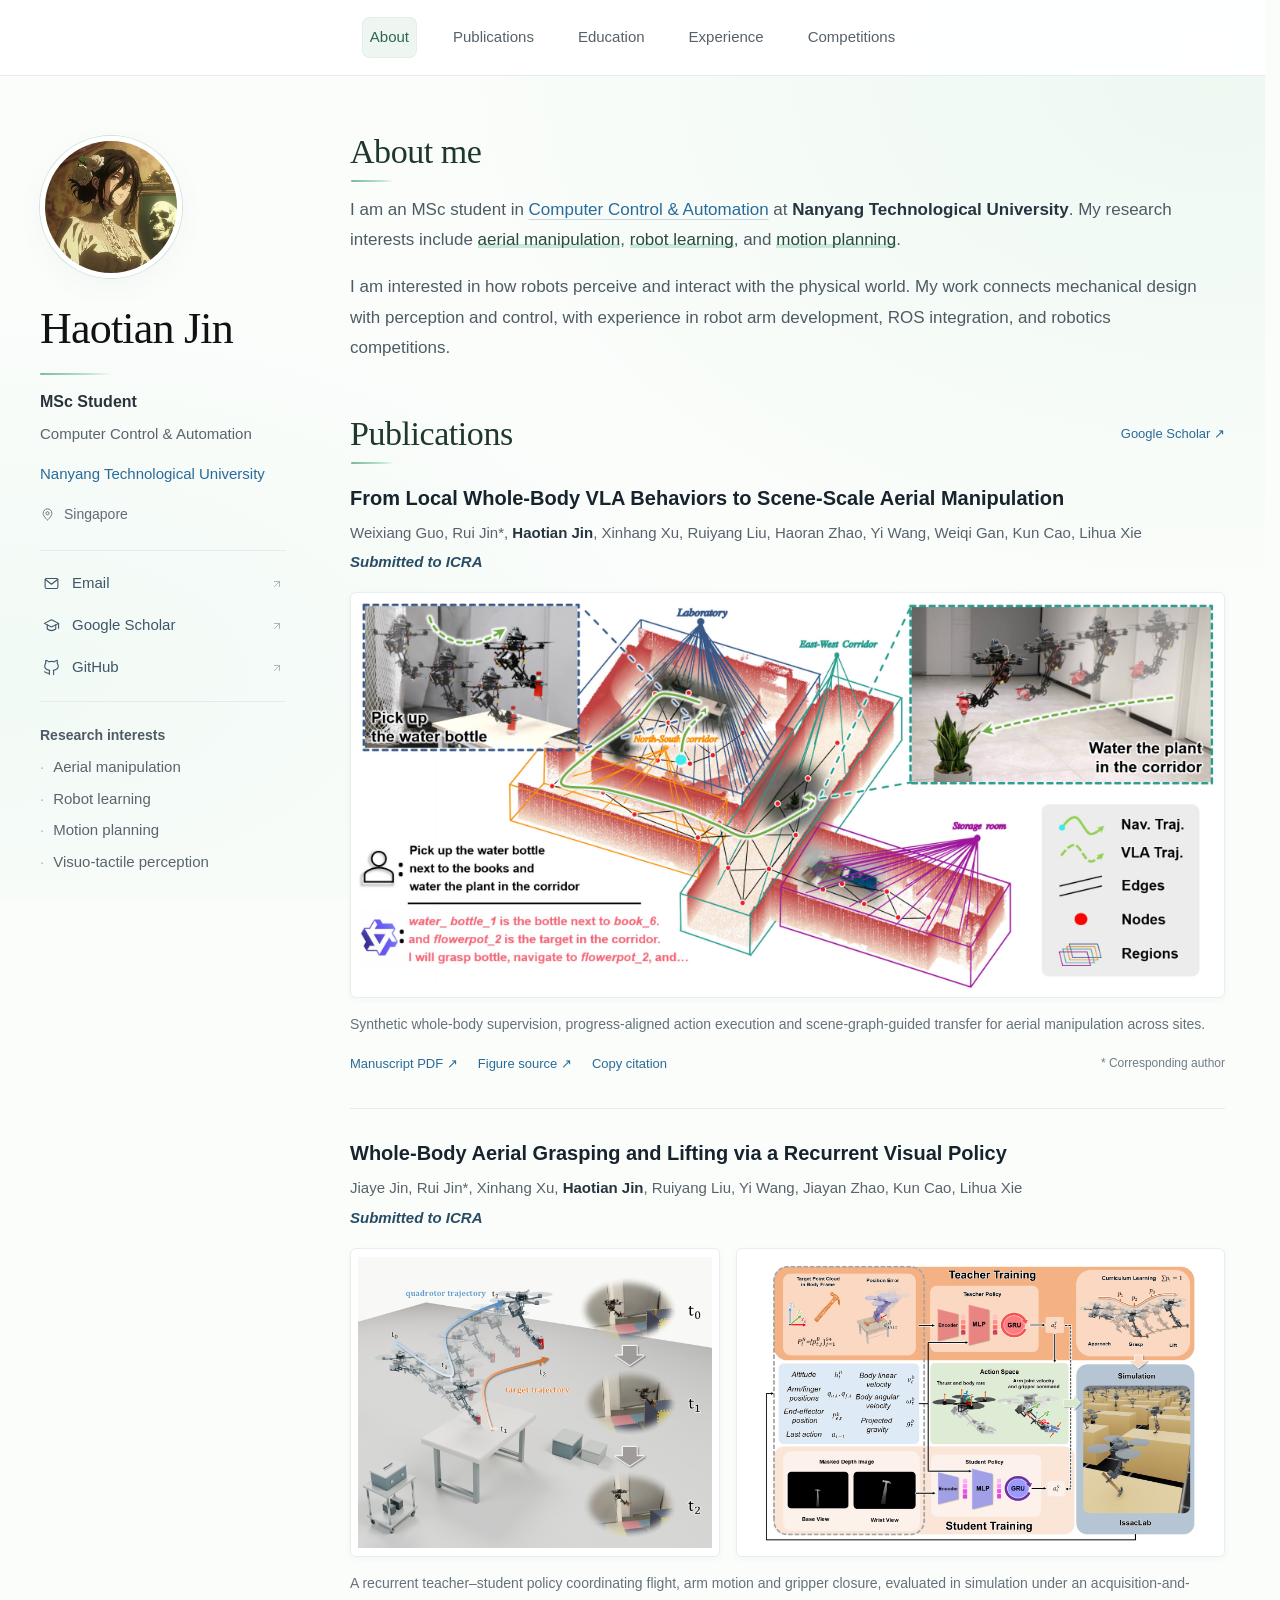
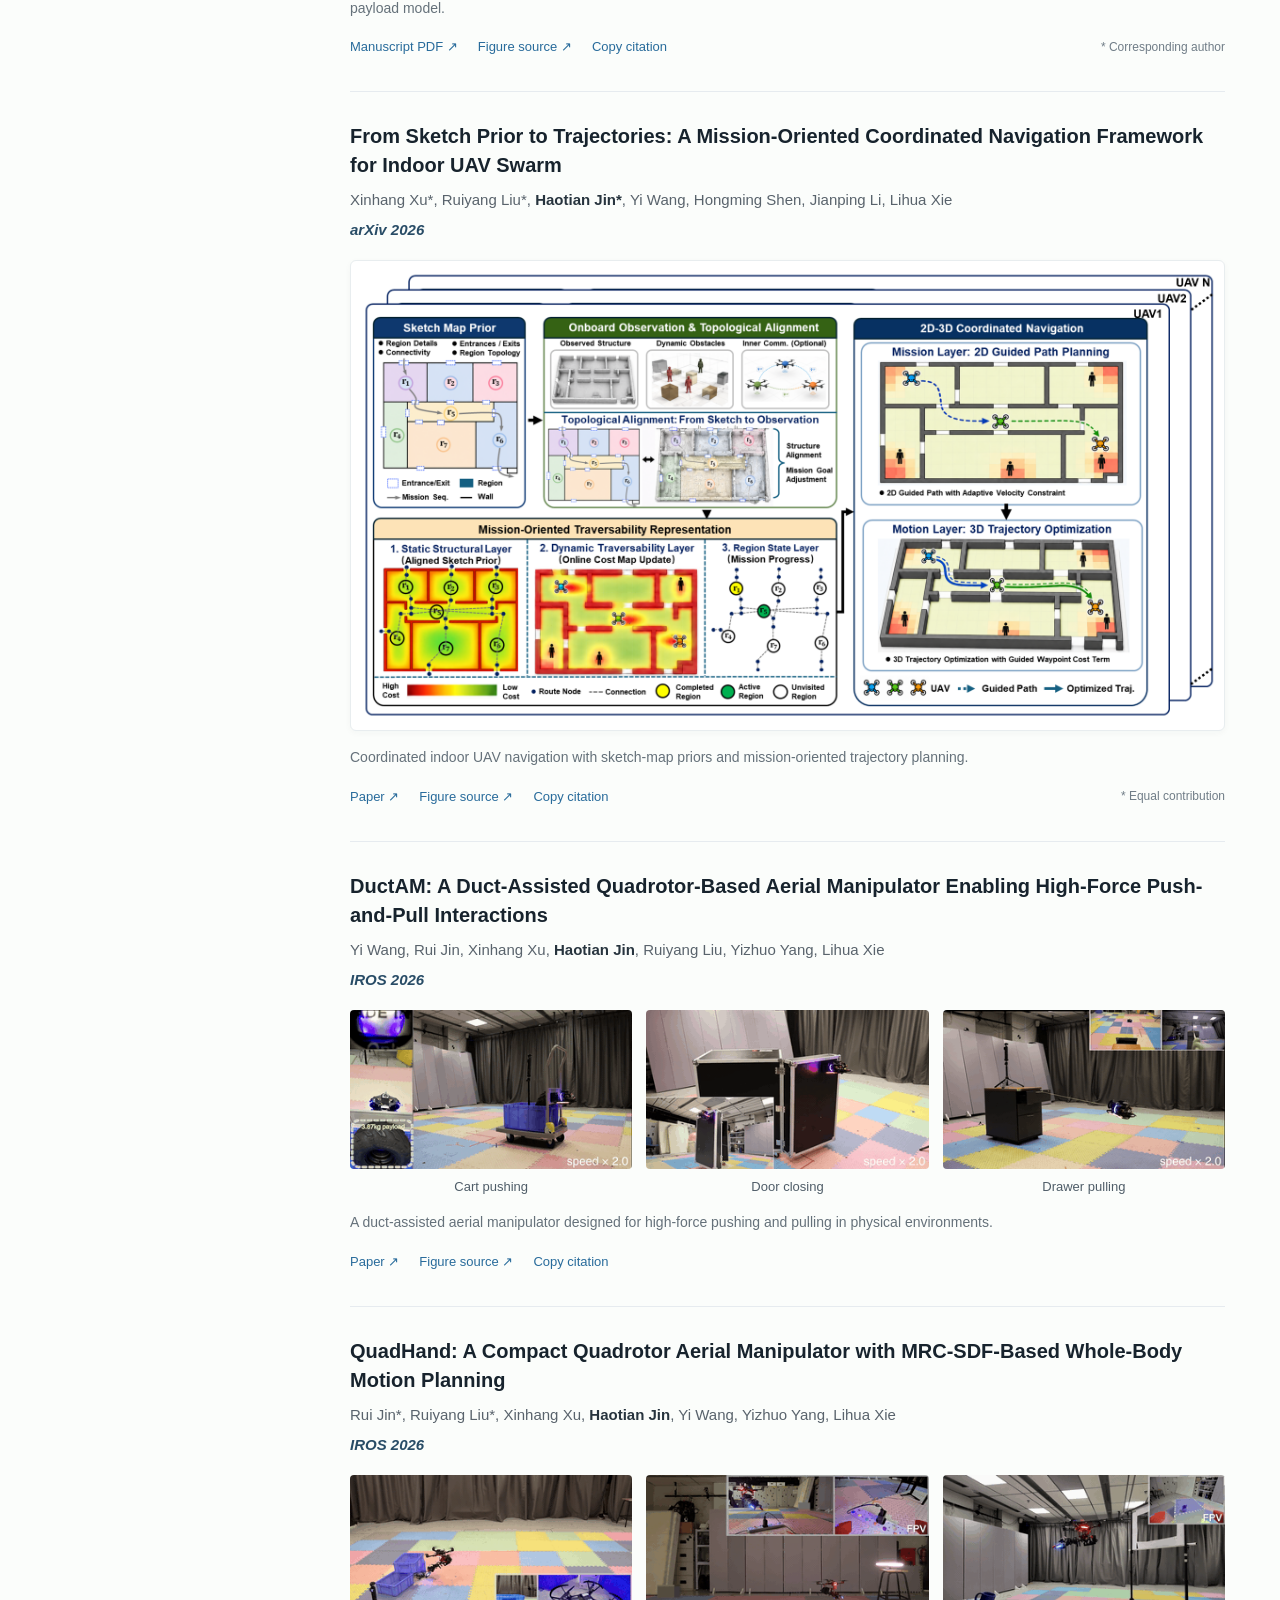
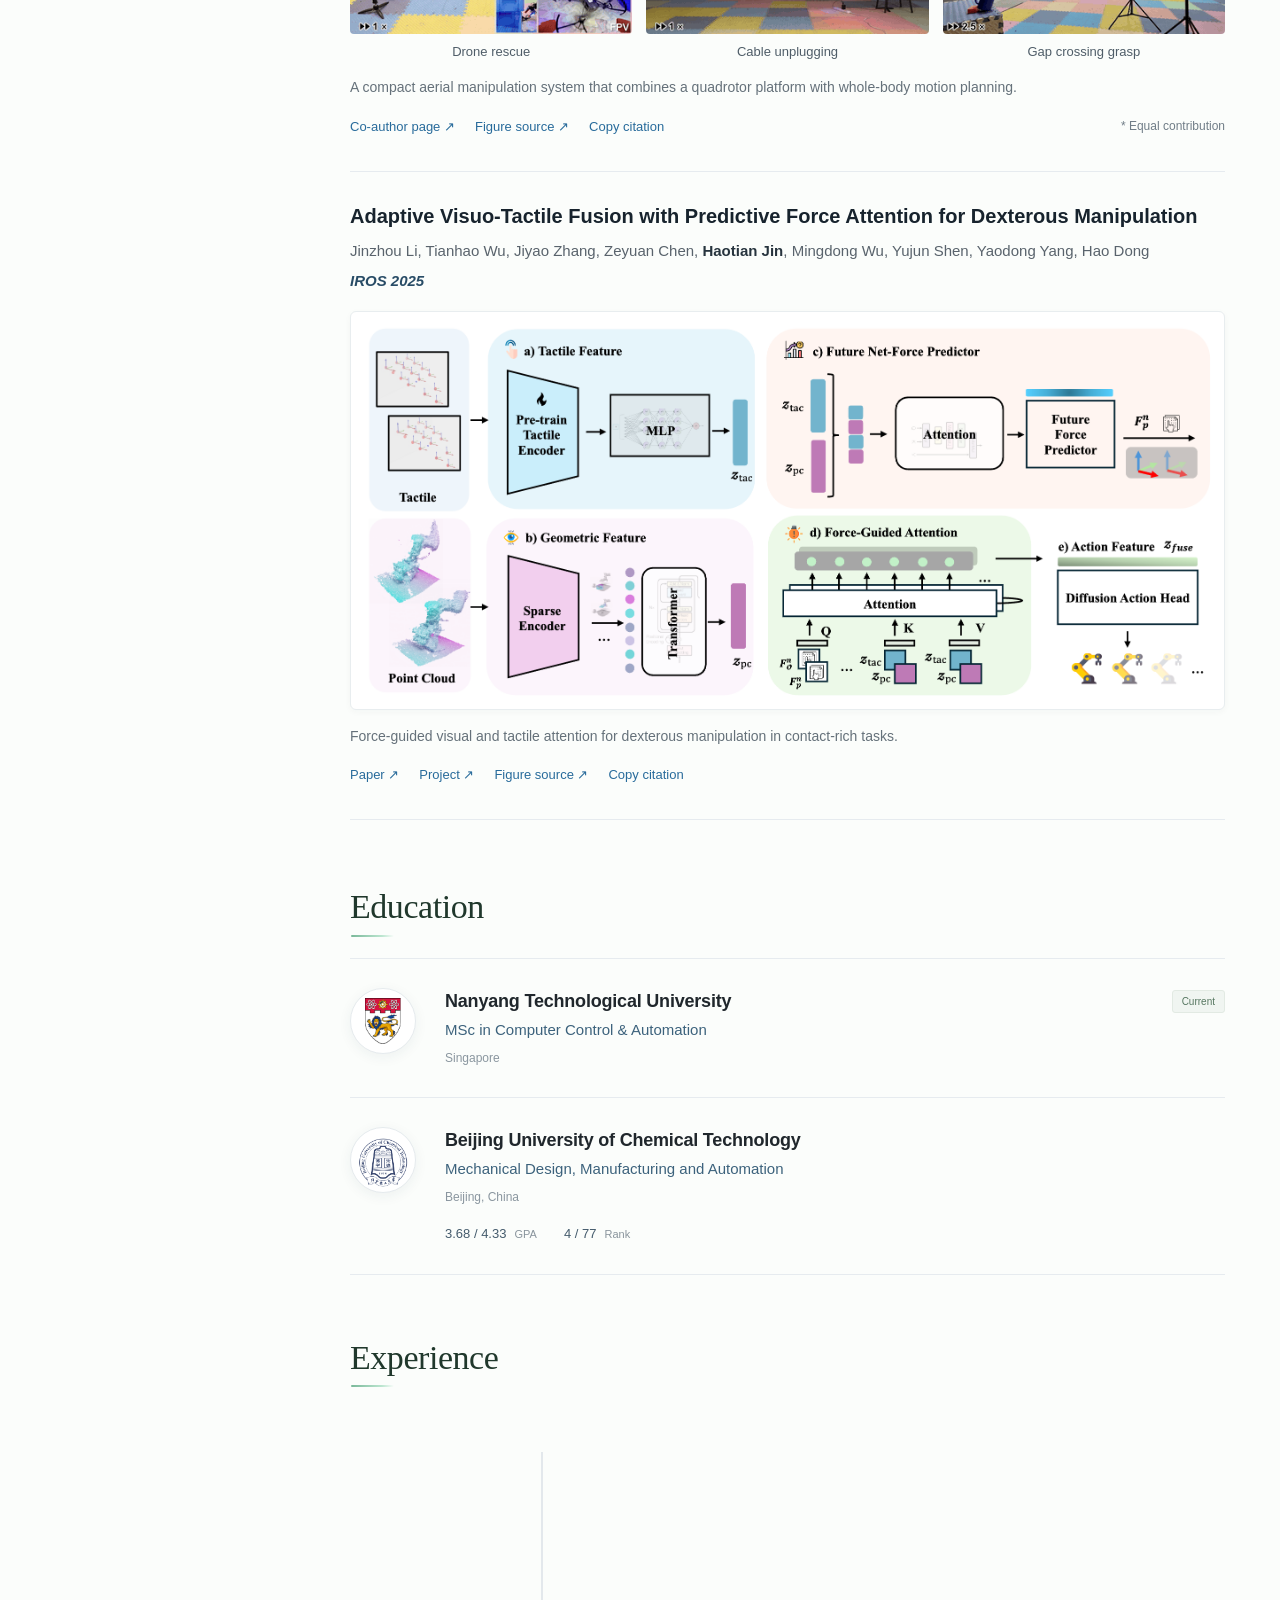
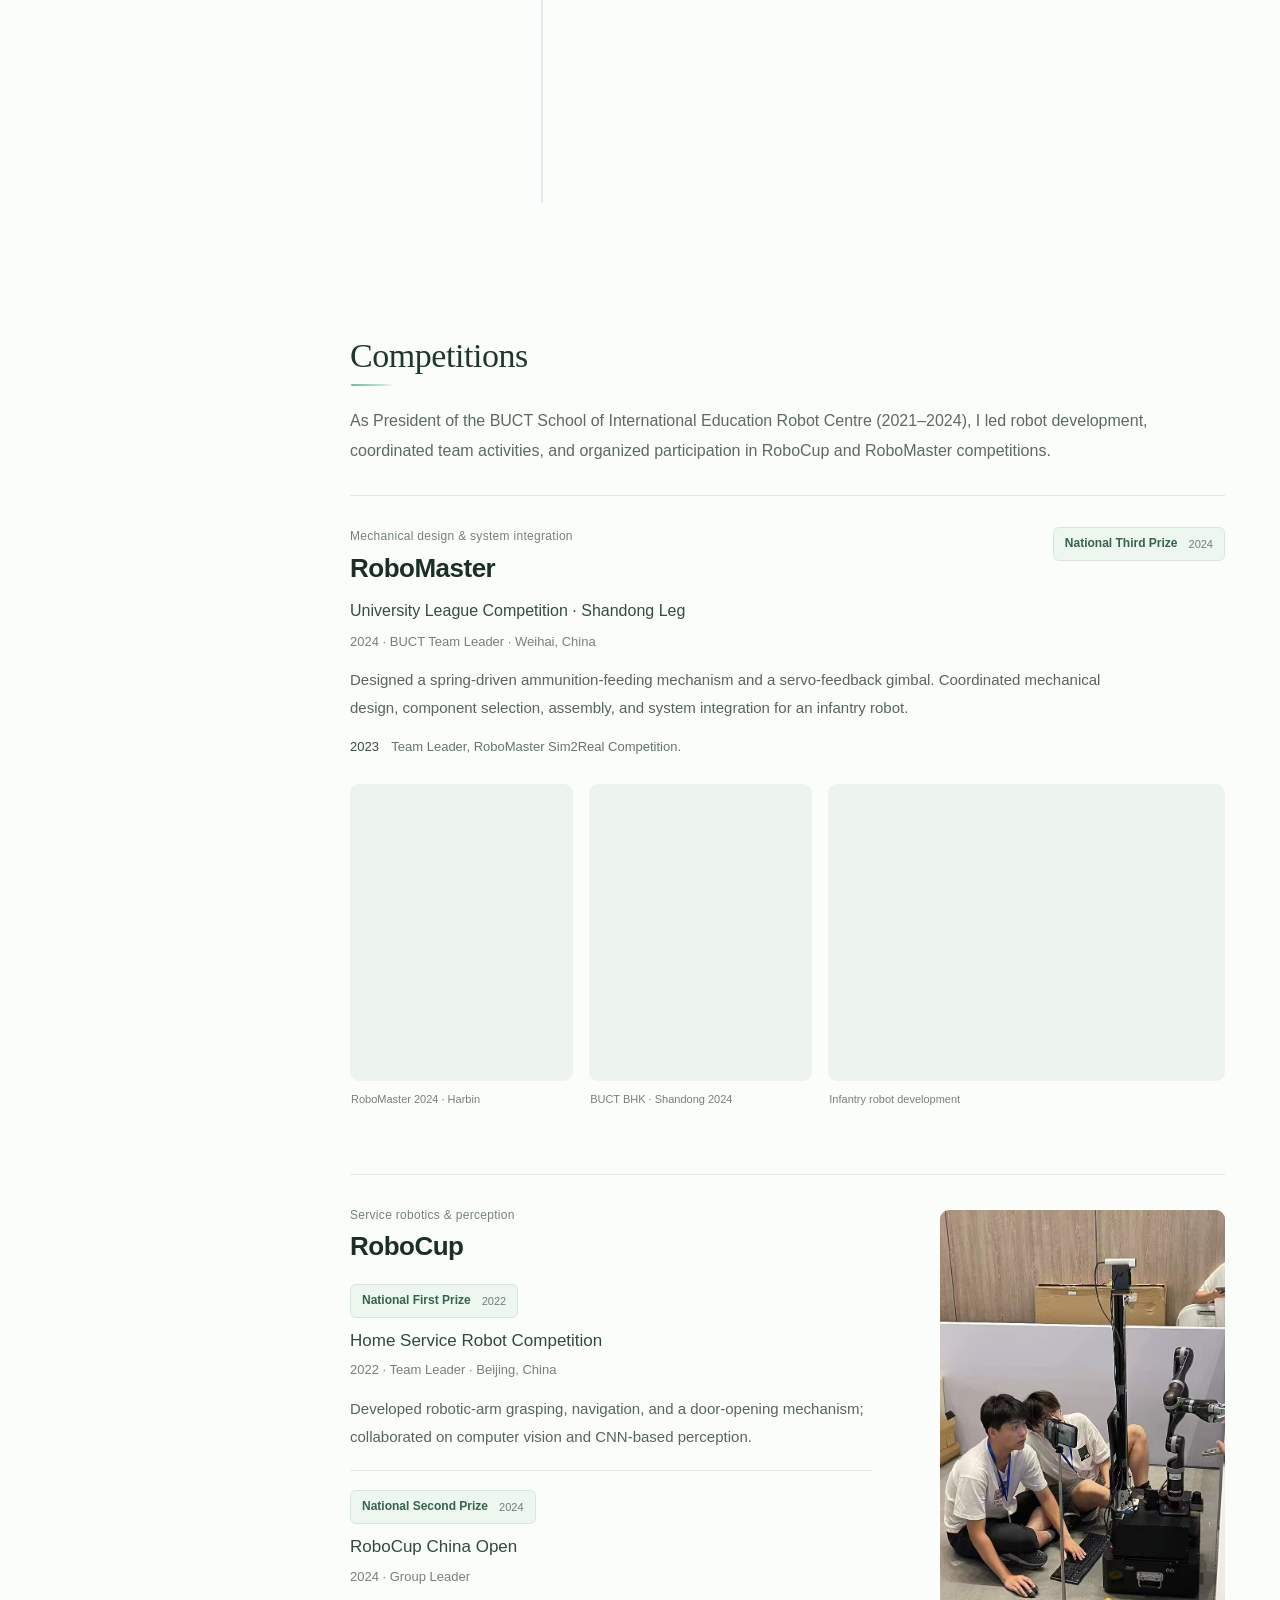
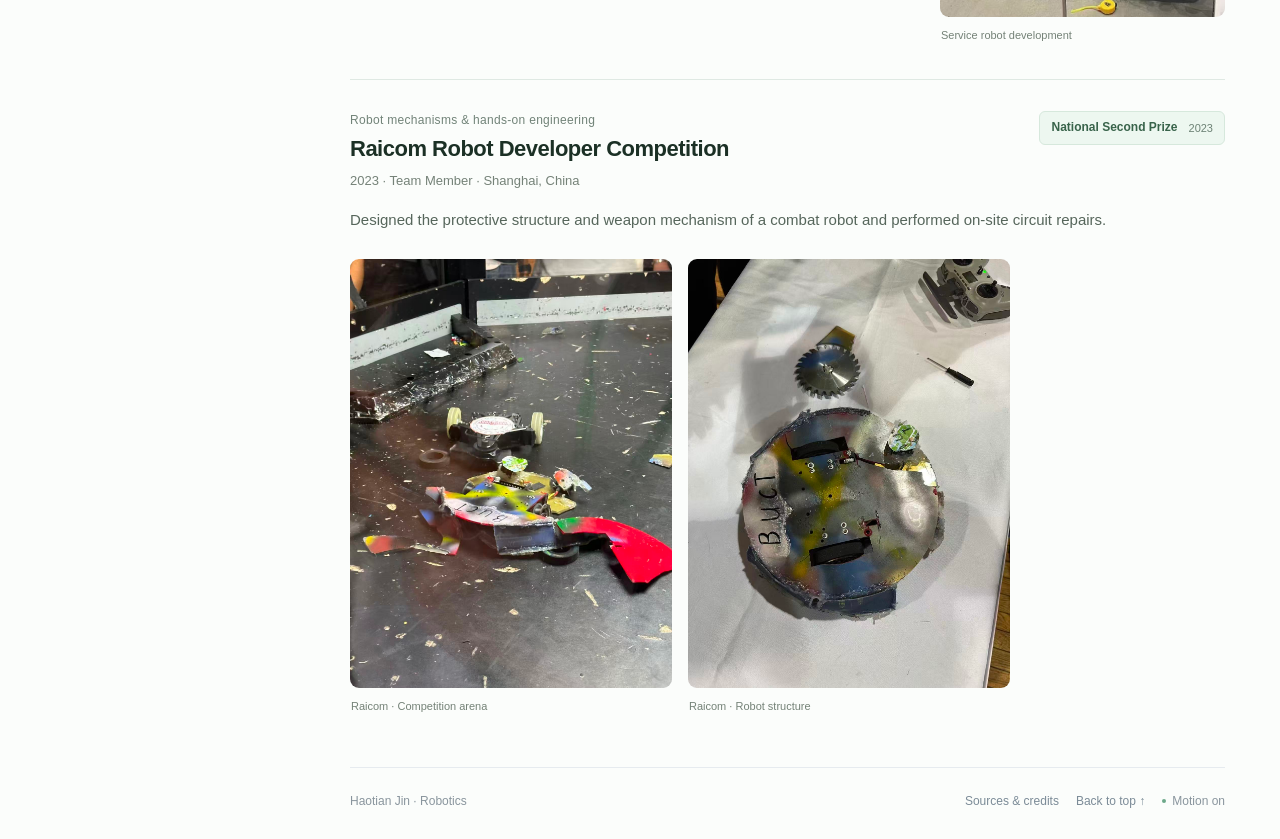
==== index.html @ f73b4153 "Add competition stories and refined mint motion" ====
<!doctype html>
<html lang="en"><head><meta charset="utf-8"><meta name="viewport" content="width=device-width,initial-scale=1"><meta name="description" content="Haotian Jin — MSc student in Computer Control & Automation at Nanyang Technological University. Robotics, aerial manipulation and robot learning."><meta name="robots" content="index,follow"><link rel="canonical" href="https://haitang47.github.io/"><meta property="og:type" content="website"><meta property="og:title" content="Haotian Jin · Robotics"><meta property="og:description" content="Robotics, aerial manipulation, and robot learning. MSc student at Nanyang Technological University."><meta property="og:url" content="https://haitang47.github.io/"><meta name="theme-color" content="#ffffff"><title>Haotian Jin · Robotics</title><link rel="icon" type="image/svg+xml" href="assets/favicon.svg?v=47-mint-20260929"><link rel="stylesheet" href="assets/academic-focused.css?v=20260929-2"><script defer src="assets/publications-data.js?v=20260928"></script><script defer src="assets/site.js?v=20260929-competitions1"></script><script defer src="assets/academic-focused.js?v=20260929-motion3"></script><link rel="stylesheet" href="assets/mint-effects.css?v=20260929-6"><script defer src="assets/mint-effects.js?v=20260929-5"></script><script defer src="assets/type-effects.js?v=20260929-2"></script><link rel="stylesheet" href="assets/competitions.css?v=20260929-2"></head>
<body class="academic academic-focused" data-academic-focused><a class="skip-link" href="#main">Skip to content</a>
<header class="academic-top"><nav aria-label="Main navigation"><a href="#about">About</a><a href="#research">Publications</a><a href="#education">Education</a><a href="#experience">Experience</a><a href="#competitions">Competitions</a></nav></header>
<div class="academic-shell"><aside class="academic-profile" aria-label="Personal profile">
<div class="profile-identity"><img class="avatar" src="assets/scholar-avatar.jpg" alt="Haotian Jin’s illustration avatar" width="144" height="144"><div class="profile-name"><h1>Haotian Jin</h1><p class="profile-role">MSc Student</p><p class="profile-program">Computer Control &amp; Automation</p><a class="profile-university" href="https://www.ntu.edu.sg/" target="_blank" rel="noopener noreferrer">Nanyang Technological University</a></div></div>
<p class="profile-location"><svg viewBox="0 0 24 24" aria-hidden="true"><path d="M19 10c0 5-7 11-7 11S5 15 5 10a7 7 0 1 1 14 0Z"/><circle cx="12" cy="10" r="2.5"/></svg>Singapore</p>
<div class="profile-contact"><a href="mailto:Jinht2024@hotmail.com"><svg viewBox="0 0 24 24" aria-hidden="true"><rect x="3" y="5" width="18" height="14" rx="2"/><path d="m3 6 9 7 9-7"/></svg><span>Email</span><svg viewBox="0 0 24 24" aria-hidden="true"><path d="M7 17 17 7M7 7h10v10"/></svg></a><a href="https://scholar.google.com/citations?user=zth7bvwAAAAJ&amp;hl=en" class="" target="_blank" rel="noopener noreferrer"><svg viewBox="0 0 24 24" aria-hidden="true"><path d="m2 9 10-5 10 5-10 5Z"/><path d="M6 11v6c4 3 8 3 12 0v-6M22 9v7"/></svg><span>Google Scholar</span><svg viewBox="0 0 24 24" aria-hidden="true"><path d="M7 17 17 7M7 7h10v10"/></svg></a><a href="https://github.com/Haitang47" class="" target="_blank" rel="noopener noreferrer"><svg viewBox="0 0 24 24" aria-hidden="true"><path d="M9 20c-5 1-5-2-7-2M15 22v-4c0-1 .2-1.5-.5-2 4-.4 7-2 7-6 0-2-.5-3-1.5-4 .5-1.5.5-3 0-4-2 0-3 1-4 2-3-1-5-1-8 0-1-1-2-2-4-2-.5 1-.5 2.5 0 4C3 7 2.5 8 2.5 10c0 4 3 5.6 7 6-.7.5-.5 1-.5 2v4"/></svg><span>GitHub</span><svg viewBox="0 0 24 24" aria-hidden="true"><path d="M7 17 17 7M7 7h10v10"/></svg></a></div>
<div class="profile-focus"><h2>Research interests</h2><ul><li>Aerial manipulation</li><li>Robot learning</li><li>Motion planning</li><li>Visuo-tactile perception</li></ul></div>
</aside>
<main class="academic-content" id="main"><section id="about" class="about-section"><h2 class="section-title">About me</h2><p>I am an MSc student in <a href="https://www.ntu.edu.sg/education/graduate-programme/master-of-science-in-computer-control-automation" target="_blank" rel="noopener noreferrer">Computer Control &amp; Automation</a> at <strong>Nanyang Technological University</strong>. My research interests include <span class="type-keyword">aerial manipulation</span>, <span class="type-keyword">robot learning</span>, and <span class="type-keyword">motion planning</span>.</p><p>I am interested in how robots perceive and interact with the physical world. My work connects mechanical design with perception and control, with experience in robot arm development, ROS integration, and robotics competitions.</p></section>
<section id="research" class="publications-section"><div class="section-heading"><h2 class="section-title">Publications</h2><a href="https://scholar.google.com/citations?user=zth7bvwAAAAJ&amp;hl=en" class="" target="_blank" rel="noopener noreferrer">Google Scholar ↗</a></div><article class="academic-paper publication" id="airgrasp-vla" data-id="airgrasp-vla" data-topic="Aerial manipulation" data-kind="submission"><header class="publication-heading"><h3 class="paper-title"><a href="papers/airgrasp_vla.pdf" class="" target="_blank" rel="noopener noreferrer">From Local Whole-Body VLA Behaviors to Scene-Scale Aerial Manipulation</a></h3><p class="authors">Weixiang Guo, Rui Jin*, <strong>Haotian Jin</strong>, Xinhang Xu, Ruiyang Liu, Haoran Zhao, Yi Wang, Weiqi Gan, Kun Cao, Lihua Xie</p><p class="publication-status">Submitted to ICRA</p></header><div class="publication-media"><figure class="publication-figure "><a href="assets/airgrasp-vla-overview.png" data-lightbox data-paper="airgrasp-vla" data-source="papers/airgrasp_vla.pdf#page=1" data-caption="Scene-scale VLA · ICRA submission" aria-label="Enlarge: Scene-scale VLA · ICRA submission"><img src="assets/airgrasp-vla-overview.png" alt="Original figure of bottle grasping, topology-guided flight and plant watering for scene-scale aerial manipulation." width="2195" height="997" loading="lazy" decoding="async"></a></figure></div><div class="publication-details"><p class="paper-description">Synthetic whole-body supervision, progress-aligned action execution and scene-graph-guided transfer for aerial manipulation across sites.</p><div class="publication-bottom"><div class="paper-links"><a href="papers/airgrasp_vla.pdf" class="" target="_blank" rel="noopener noreferrer">Manuscript PDF ↗</a><a href="papers/airgrasp_vla.pdf#page=1" class="" target="_blank" rel="noopener noreferrer">Figure source ↗</a></div><span class="author-note">* Corresponding author</span></div></div></article><article class="academic-paper publication" id="airgrasp-rl" data-id="airgrasp-rl" data-topic="Aerial manipulation" data-kind="submission"><header class="publication-heading"><h3 class="paper-title"><a href="papers/airgrasp_rl.pdf" class="" target="_blank" rel="noopener noreferrer">Whole-Body Aerial Grasping and Lifting via a Recurrent Visual Policy</a></h3><p class="authors">Jiaye Jin, Rui Jin*, Xinhang Xu, <strong>Haotian Jin</strong>, Ruiyang Liu, Yi Wang, Jiayan Zhao, Kun Cao, Lihua Xie</p><p class="publication-status">Submitted to ICRA</p></header><div class="publication-media publication-pair"><figure class="publication-figure "><a href="assets/airgrasp-rl-overview.png" data-lightbox data-paper="airgrasp-rl" data-source="papers/airgrasp_rl.pdf#page=1" data-caption="Recurrent Aerial Grasping · ICRA submission" aria-label="Enlarge: Recurrent Aerial Grasping · ICRA submission"><img src="assets/airgrasp-rl-overview.png" alt="Simulated aerial acquisition and lifting with photographs of the physical platform for illustration only." width="1237" height="1014" loading="lazy" decoding="async"></a></figure><figure class="publication-figure "><a href="assets/airgrasp-rl-method.png" data-lightbox data-paper="airgrasp-rl" data-source="papers/airgrasp_rl.pdf#page=3" data-caption="Recurrent visual policy · Training framework" aria-label="Enlarge: Recurrent visual policy · Training framework"><img src="assets/airgrasp-rl-method.png" alt="Teacher–student recurrent visual policy framework, with privileged teacher observations, masked-depth student observations and simulation training." width="1758" height="1089" loading="lazy" decoding="async"></a></figure></div><div class="publication-details"><p class="paper-description">A recurrent teacher–student policy coordinating flight, arm motion and gripper closure, evaluated in simulation under an acquisition-and-payload model.</p><div class="publication-bottom"><div class="paper-links"><a href="papers/airgrasp_rl.pdf" class="" target="_blank" rel="noopener noreferrer">Manuscript PDF ↗</a><a href="papers/airgrasp_rl.pdf#page=1" class="" target="_blank" rel="noopener noreferrer">Figure source ↗</a></div><span class="author-note">* Corresponding author</span></div></div></article><article class="academic-paper publication" id="sketch" data-id="sketch" data-topic="Navigation" data-kind="preprint"><header class="publication-heading"><h3 class="paper-title"><a href="https://arxiv.org/abs/2607.11386" class="" target="_blank" rel="noopener noreferrer">From Sketch Prior to Trajectories: A Mission-Oriented Coordinated Navigation Framework for Indoor UAV Swarm</a></h3><p class="authors">Xinhang Xu*, Ruiyang Liu*, <strong>Haotian Jin*</strong>, Yi Wang, Hongming Shen, Jianping Li, Lihua Xie</p><p class="publication-status">arXiv 2026</p></header><div class="publication-media"><figure class="publication-figure "><a href="assets/sketch-swarm-overview.png" data-lightbox data-paper="sketch" data-source="https://arxiv.org/html/2607.11386v1#S1.F1" data-caption="Sketch to Trajectories · arXiv 2026" aria-label="Enlarge: Sketch to Trajectories · arXiv 2026"><img src="assets/sketch-swarm-overview.png" alt="Original system overview connecting sketch-map priors, online observations, 2D paths and 3D UAV trajectories." width="3648" height="1932" loading="lazy" decoding="async"></a></figure></div><div class="publication-details"><p class="paper-description">Coordinated indoor UAV navigation with sketch-map priors and mission-oriented trajectory planning.</p><div class="publication-bottom"><div class="paper-links"><a href="https://arxiv.org/abs/2607.11386" class="" target="_blank" rel="noopener noreferrer">Paper ↗</a><a href="https://arxiv.org/html/2607.11386v1#S1.F1" class="" target="_blank" rel="noopener noreferrer">Figure source ↗</a></div><span class="author-note">* Equal contribution</span></div></div></article><article class="academic-paper publication" id="ductam" data-id="ductam" data-topic="Aerial manipulation" data-kind="conference"><header class="publication-heading"><h3 class="paper-title"><a href="https://arxiv.org/abs/2609.15861" class="" target="_blank" rel="noopener noreferrer">DuctAM: A Duct-Assisted Quadrotor-Based Aerial Manipulator Enabling High-Force Push-and-Pull Interactions</a></h3><p class="authors">Yi Wang, Rui Jin, Xinhang Xu, <strong>Haotian Jin</strong>, Ruiyang Liu, Yizhuo Yang, Lihua Xie</p><p class="publication-status">IROS 2026</p></header><div class="publication-media publication-demos"><figure class="publication-figure "><a href="assets/ductam-cart-pushing.gif" data-lightbox data-paper="ductam" data-source="https://bbbbigrui.github.io/images/ductam/01_cart_pushing.gif" data-caption="DuctAM · Cart pushing" aria-label="Enlarge: DuctAM · Cart pushing"><img src="assets/ductam-cart-pushing.gif" alt="DuctAM aerial manipulator pushing a wheeled cart during an indoor experiment." width="320" height="180" loading="lazy" decoding="async"></a><figcaption>Cart pushing</figcaption></figure><figure class="publication-figure "><a href="assets/ductam-door-closing.gif" data-lightbox data-paper="ductam" data-source="https://bbbbigrui.github.io/images/ductam/02_door_closing.gif" data-caption="DuctAM · Door closing" aria-label="Enlarge: DuctAM · Door closing"><img src="assets/ductam-door-closing.gif" alt="DuctAM aerial manipulator pushing a door closed during an indoor experiment." width="320" height="180" loading="lazy" decoding="async"></a><figcaption>Door closing</figcaption></figure><figure class="publication-figure "><a href="assets/ductam-drawer-pulling.gif" data-lightbox data-paper="ductam" data-source="https://bbbbigrui.github.io/images/ductam/03_drawer_pulling.gif" data-caption="DuctAM · Drawer pulling" aria-label="Enlarge: DuctAM · Drawer pulling"><img src="assets/ductam-drawer-pulling.gif" alt="DuctAM aerial manipulator pulling a drawer open during an indoor experiment." width="320" height="180" loading="lazy" decoding="async"></a><figcaption>Drawer pulling</figcaption></figure></div><div class="publication-details"><p class="paper-description">A duct-assisted aerial manipulator designed for high-force pushing and pulling in physical environments.</p><div class="publication-bottom"><div class="paper-links"><a href="https://arxiv.org/abs/2609.15861" class="" target="_blank" rel="noopener noreferrer">Paper ↗</a><a href="https://bbbbigrui.github.io/index.html" class="" target="_blank" rel="noopener noreferrer">Figure source ↗</a></div><span class="author-note"></span></div></div></article><article class="academic-paper publication" id="quadhand" data-id="quadhand" data-topic="Aerial manipulation" data-kind="conference"><header class="publication-heading"><h3 class="paper-title"><a href="https://bbbbigrui.github.io/index.html" class="" target="_blank" rel="noopener noreferrer">QuadHand: A Compact Quadrotor Aerial Manipulator with MRC-SDF-Based Whole-Body Motion Planning</a></h3><p class="authors">Rui Jin*, Ruiyang Liu*, Xinhang Xu, <strong>Haotian Jin</strong>, Yi Wang, Yizhuo Yang, Lihua Xie</p><p class="publication-status">IROS 2026</p></header><div class="publication-media publication-demos"><figure class="publication-figure "><a href="assets/quadhand-rescue.gif" data-lightbox data-paper="quadhand" data-source="https://bbbbigrui.github.io/images/quadhand/01_drone_rescue.gif" data-caption="QuadHand · Drone rescue" aria-label="Enlarge: QuadHand · Drone rescue"><img src="assets/quadhand-rescue.gif" alt="QuadHand demonstrates aerial drone rescue, with an onboard-view inset." width="320" height="180" loading="lazy" decoding="async"></a><figcaption>Drone rescue</figcaption></figure><figure class="publication-figure "><a href="assets/quadhand-cable-unplugging.gif" data-lightbox data-paper="quadhand" data-source="https://bbbbigrui.github.io/images/quadhand/03_cable_unplugging.gif" data-caption="QuadHand · Cable unplugging" aria-label="Enlarge: QuadHand · Cable unplugging"><img src="assets/quadhand-cable-unplugging.gif" alt="QuadHand aerial manipulator grasping and unplugging a cable." width="320" height="180" loading="lazy" decoding="async"></a><figcaption>Cable unplugging</figcaption></figure><figure class="publication-figure "><a href="assets/quadhand-gap-crossing-grasp.gif" data-lightbox data-paper="quadhand" data-source="https://bbbbigrui.github.io/images/quadhand/04_gap_crossing_grasp.gif" data-caption="QuadHand · Gap crossing grasp" aria-label="Enlarge: QuadHand · Gap crossing grasp"><img src="assets/quadhand-gap-crossing-grasp.gif" alt="QuadHand aerial manipulator crossing a narrow gap to grasp an object." width="320" height="180" loading="lazy" decoding="async"></a><figcaption>Gap crossing grasp</figcaption></figure></div><div class="publication-details"><p class="paper-description">A compact aerial manipulation system that combines a quadrotor platform with whole-body motion planning.</p><div class="publication-bottom"><div class="paper-links"><a href="https://bbbbigrui.github.io/index.html" class="" target="_blank" rel="noopener noreferrer">Co-author page ↗</a><a href="https://bbbbigrui.github.io/index.html" class="" target="_blank" rel="noopener noreferrer">Figure source ↗</a></div><span class="author-note">* Equal contribution</span></div></div></article><article class="academic-paper publication" id="adaptac" data-id="adaptac" data-topic="Dexterous manipulation" data-kind="conference"><header class="publication-heading"><h3 class="paper-title"><a href="https://arxiv.org/abs/2505.13982" class="" target="_blank" rel="noopener noreferrer">Adaptive Visuo-Tactile Fusion with Predictive Force Attention for Dexterous Manipulation</a></h3><p class="authors">Jinzhou Li, Tianhao Wu, Jiyao Zhang, Zeyuan Chen, <strong>Haotian Jin</strong>, Mingdong Wu, Yujun Shen, Yaodong Yang, Hao Dong</p><p class="publication-status">IROS 2025</p></header><div class="publication-media"><figure class="publication-figure "><a href="assets/adaptac-method.png" data-lightbox data-paper="adaptac" data-source="https://adaptac-dex.github.io/" data-caption="AdapTac · IROS 2025" aria-label="Enlarge: AdapTac · IROS 2025"><img src="assets/adaptac-method.png" alt="AdapTac method overview showing force prediction, visual and tactile features, and an action head." width="1939" height="864" loading="lazy" decoding="async"></a></figure></div><div class="publication-details"><p class="paper-description">Force-guided visual and tactile attention for dexterous manipulation in contact-rich tasks.</p><div class="publication-bottom"><div class="paper-links"><a href="https://arxiv.org/abs/2505.13982" class="" target="_blank" rel="noopener noreferrer">Paper ↗</a><a href="https://adaptac-dex.github.io/" class="" target="_blank" rel="noopener noreferrer">Project ↗</a><a href="https://adaptac-dex.github.io/" class="" target="_blank" rel="noopener noreferrer">Figure source ↗</a></div><span class="author-note"></span></div></div></article></section>
<section id="education" class="education-section"><div class="section-heading"><h2 class="section-title">Education</h2></div><div class="education-list">
<article class="education-entry"><div class="institution-monogram" aria-hidden="true"><span class="ntu-crest"><img src="assets/institutions/ntu-logo.png" alt=""></span></div><div class="entry-content"><div class="entry-heading"><h3>Nanyang Technological University</h3><span class="current-label">Current</span></div><p class="entry-role">MSc in Computer Control &amp; Automation</p><p class="entry-location">Singapore</p></div></article>
<article class="education-entry"><div class="institution-monogram" aria-hidden="true"><img src="assets/institutions/buct.png" alt=""></div><div class="entry-content"><div class="entry-heading"><h3>Beijing University of Chemical Technology</h3></div><p class="entry-role">Mechanical Design, Manufacturing and Automation</p><p class="entry-location">Beijing, China</p><div class="education-achievements"><span><b>3.68 / 4.33</b> GPA</span><span><b>4 / 77</b> Rank</span></div></div></article>
</div></section>
<section id="experience" class="experience-section"><div class="section-heading"><h2 class="section-title">Experience</h2></div><div class="experience-timeline">
<article class="experience-entry"><div class="experience-date"><time>Sep 2024</time><span>Joined</span></div><div class="timeline-node company-mark" aria-hidden="true">AGI</div><div class="entry-content"><h3>Robotics Engineering Intern</h3><p class="entry-role">Beijing Agibot</p><p class="entry-description">Six-axis robotic arm design, end effectors, and vision-assisted grasping.</p></div></article>
<article class="experience-entry"><div class="experience-date"><time>2023–2024</time></div><div class="timeline-node" aria-hidden="true"><img src="assets/institutions/buct.png" alt=""></div><div class="entry-content"><h3>Research Assistant</h3><p class="entry-role">BUCT Embodied Intelligence Lab</p><p class="entry-description">Mechanical design, ROS simulation, and assembly for sandy-terrain robots.</p></div></article>
<article class="experience-entry"><div class="experience-date"><time>2021–2024</time></div><div class="timeline-node" aria-hidden="true"><img src="assets/institutions/buct.png" alt=""></div><div class="entry-content"><h3>President</h3><p class="entry-role">BUCT Robot Centre</p><p class="entry-description">Team leadership, robot development, and competition organisation.</p></div></article>
</div></section>
<section id="competitions" class="competitions-section" aria-labelledby="competitions-title">
<div class="section-heading"><h2 class="section-title" id="competitions-title">Competitions</h2></div>
<p class="competition-intro">As President of the BUCT School of International Education Robot Centre (2021–2024), I led robot development, coordinated team activities, and organized participation in RoboCup and RoboMaster competitions.</p>

<article class="competition-entry" id="robomaster">
<header class="competition-heading"><div><p class="competition-eyebrow">Mechanical design &amp; system integration</p><h3>RoboMaster</h3></div><span class="competition-award">National Third Prize <span>2024</span></span></header>
<p class="competition-event">University League Competition · Shandong Leg</p>
<p class="competition-meta">2024 · BUCT Team Leader · Weihai, China</p>
<p class="competition-description">Designed a spring-driven ammunition-feeding mechanism and a servo-feedback gimbal. Coordinated mechanical design, component selection, assembly, and system integration for an infantry robot.</p>
<p class="competition-extra"><span>2023</span> Team Leader, RoboMaster Sim2Real Competition.</p>
<div class="competition-gallery"><figure class="competition-photo publication-figure "><a href="assets/competitions/robomaster-harbin-2024.jpg" data-lightbox data-kind="photo" data-caption="RoboMaster 2024 · Harbin" aria-label="Enlarge: RoboMaster 2024 · Harbin"><img src="assets/competitions/robomaster-harbin-2024.jpg" alt="Holding a competition robot in front of a RoboMaster event backdrop dated April 2024 in Harbin." width="1080" height="1440" loading="lazy" decoding="async"></a><figcaption>RoboMaster 2024 · Harbin</figcaption></figure><figure class="competition-photo publication-figure "><a href="assets/competitions/robomaster-shandong-2024.jpg" data-lightbox data-kind="photo" data-caption="BUCT BHK · Shandong 2024" aria-label="Enlarge: BUCT BHK · Shandong 2024"><img src="assets/competitions/robomaster-shandong-2024.jpg" alt="BUCT BHK team banner at the RoboMaster 2024 Shandong League venue." width="1080" height="1440" loading="lazy" decoding="async"></a><figcaption>BUCT BHK · Shandong 2024</figcaption></figure><figure class="competition-photo publication-figure competition-photo-wide"><a href="assets/competitions/robomaster-infantry-robot.jpg" data-lightbox data-kind="photo" data-caption="Infantry robot development" aria-label="Enlarge: Infantry robot development"><img src="assets/competitions/robomaster-infantry-robot.jpg" alt="A RoboMaster infantry robot during assembly, with its mecanum chassis, gimbal and electronics visible." width="1440" height="1080" loading="lazy" decoding="async"></a><figcaption>Infantry robot development</figcaption></figure></div>
</article>

<article class="competition-entry competition-service" id="robocup">
<div class="competition-service-copy"><header class="competition-heading"><div><p class="competition-eyebrow">Service robotics &amp; perception</p><h3>RoboCup</h3></div></header>
<div class="competition-result"><span class="competition-award">National First Prize <span>2022</span></span><h4>Home Service Robot Competition</h4><p class="competition-meta">2022 · Team Leader · Beijing, China</p><p class="competition-description">Developed robotic-arm grasping, navigation, and a door-opening mechanism; collaborated on computer vision and CNN-based perception.</p></div>
<div class="competition-result competition-result-secondary"><span class="competition-award">National Second Prize <span>2024</span></span><h4>RoboCup China Open</h4><p class="competition-meta">2024 · Group Leader</p></div>
</div><div class="competition-service-media"><figure class="competition-photo publication-figure "><a href="assets/competitions/robocup-service-robot.png" data-lightbox data-kind="photo" data-caption="Service robot development" aria-label="Enlarge: Service robot development"><img src="assets/competitions/robocup-service-robot.png" alt="Working with a mobile service robot equipped with a robotic arm and a vertical sensor mast." width="715" height="1021" loading="lazy" decoding="async"></a><figcaption>Service robot development</figcaption></figure></div>
</article>

<article class="competition-entry competition-compact" id="raicom">
<header class="competition-heading"><div><p class="competition-eyebrow">Robot mechanisms &amp; hands-on engineering</p><h3>Raicom Robot Developer Competition</h3></div><span class="competition-award">National Second Prize <span>2023</span></span></header>
<p class="competition-meta">2023 · Team Member · Shanghai, China</p>
<p class="competition-description">Designed the protective structure and weapon mechanism of a combat robot and performed on-site circuit repairs.</p>
<div class="competition-gallery competition-gallery-pair"><figure class="competition-photo publication-figure "><a href="assets/competitions/raicom-arena.jpg" data-lightbox data-kind="photo" data-caption="Raicom · Competition arena" aria-label="Enlarge: Raicom · Competition arena"><img src="assets/competitions/raicom-arena.jpg" alt="Combat robots, including a robot marked BUCT, on the floor of a Raicom competition arena." width="1279" height="1706" loading="lazy" decoding="async"></a><figcaption>Raicom · Competition arena</figcaption></figure><figure class="competition-photo publication-figure "><a href="assets/competitions/raicom-robot-detail.jpg" data-lightbox data-kind="photo" data-caption="Raicom · Robot structure" aria-label="Enlarge: Raicom · Robot structure"><img src="assets/competitions/raicom-robot-detail.jpg" alt="Close-up of a BUCT-marked combat robot on a table, with its protective body, a separate circular blade and a radio controller visible." width="1279" height="1706" loading="lazy" decoding="async"></a><figcaption>Raicom · Robot structure</figcaption></figure></div>
</article>
</section>
<footer class="academic-footer"><span>Haotian Jin · Robotics</span><div><a href="sources.html">Sources &amp; credits</a><a href="#about">Back to top ↑</a></div></footer>
</main></div><div class="toast" role="status" aria-live="polite"></div></body></html>
---- assets/academic-focused.css ----
:root{--ink:#17252f;--muted:#65737e;--accent:#286b9b;--line:#e6ebef;--header-height:76px}*{box-sizing:border-box}html{scroll-behavior:smooth;scroll-padding-top:0}body{margin:0;color:var(--ink);background:#fff;font:16px/1.75 var(--font-sans);overflow-wrap:break-word}h1,h2,h3,p,figure{margin:0}h1,h2,h3{line-height:1.3}a{color:var(--accent);text-decoration:none}a:hover{text-decoration:underline;text-underline-offset:4px}button,input{font:inherit}button,a{touch-action:manipulation}button{cursor:pointer}a:focus-visible,button:focus-visible{outline:3px solid #397eb4;outline-offset:5px}img{display:block;max-width:100%}[hidden]{display:none!important}.skip-link{position:fixed;top:-70px;left:14px;z-index:100;padding:10px 16px;background:#fff}.skip-link:focus{top:12px}.academic-top{height:var(--header-height);position:sticky;top:0;z-index:20;background:#fffffff5;backdrop-filter:blur(12px);border-bottom:1px solid var(--line);display:flex;justify-content:center;align-items:center}.academic-top nav{display:flex;justify-content:center;align-items:center;flex-wrap:wrap;gap:12px 42px;padding:10px 24px;max-width:1200px}.academic-top nav a{position:relative;padding:11px 1px;color:#687581;font-size:14px;line-height:1.5;white-space:nowrap}.academic-top nav a:hover{color:var(--accent);text-decoration:none}.academic-top nav a[aria-current]{color:var(--accent)}.academic-top nav a[aria-current]:after{content:'';position:absolute;bottom:1px;left:0;right:0;height:2px;background:var(--accent);border-radius:2px}.academic-shell{max-width:1360px;margin:56px auto 0;padding:0 44px;display:grid;grid-template-columns:226px minmax(0,1fr);gap:68px;align-items:start}.academic-profile{position:sticky;top:115px;align-self:start;padding:4px 0 18px;min-width:0}.avatar{width:142px;height:142px;border-radius:50%;object-fit:cover;margin-bottom:25px;border:5px solid #fff;box-shadow:0 0 0 1px #e5ebee}.profile-name h1{font-size:31px;letter-spacing:-.9px;font-weight:650;margin-bottom:13px;color:#1b2933}.profile-role{font-size:15px;font-weight:600;line-height:1.6}.profile-program{font-size:13px;line-height:1.8;color:var(--muted);margin-top:4px;max-width:210px}.profile-university{display:block;font-size:14px;line-height:1.8;margin-top:13px;max-width:210px}.profile-location{display:flex;gap:9px;align-items:center;font-size:12px;color:#76828c;margin-top:18px}.profile-location svg{width:15px;height:15px;fill:none;stroke:currentColor;stroke-width:1.5}.profile-contact{border-top:1px solid var(--line);border-bottom:1px solid var(--line);margin-top:25px;padding:15px 0;display:grid;gap:0}.profile-contact a{display:flex;gap:12px;align-items:center;font-size:13px;line-height:1.5;padding:9px 3px;min-height:37px;color:#42596a}.profile-contact a:hover{color:var(--accent);text-decoration:none}.profile-contact svg{height:17px;width:17px;fill:none;stroke:currentColor;stroke-width:1.55;stroke-linecap:round;stroke-linejoin:round;flex-shrink:0}.profile-contact svg:last-child{height:12px;width:12px;margin-left:auto;color:#94a3ae}.profile-focus{margin-top:24px}.profile-focus h2{font-size:11px;letter-spacing:.05em;font-weight:600;color:#80909c}.profile-focus ul{list-style:none;margin:12px 0 0;padding:0;display:grid;gap:6px;color:#526574;font-size:12px}.profile-focus li:before{content:'·';padding-right:9px;color:#a7b7c3}.academic-content{min-width:0}.academic-content>section{scroll-margin-top:108px}.section-title{font-size:32px;letter-spacing:-.65px;font-weight:400;color:#172731}.about-section>.section-title{font-size:29px;margin-bottom:22px}.about-section>p{font-size:16px;line-height:1.95;color:#53616c;max-width:940px}.about-section>p+p{margin-top:16px}.about-section strong{color:#253540;font-weight:600}.about-section a{text-decoration:underline;text-decoration-color:#c7d9e5;text-underline-offset:4px}.publications-section{margin-top:50px}.section-heading{display:flex;align-items:center;justify-content:space-between;gap:20px;margin-bottom:29px}.section-heading>a{font-size:12px;white-space:nowrap}.publication{padding:0 0 37px;margin-bottom:34px;border-bottom:1px solid var(--line)}.publication:last-child{margin-bottom:0}.paper-title{font-size:21px;font-weight:650;letter-spacing:-.2px;line-height:1.45}.paper-title a{color:#17232d}.authors{font-size:15px;line-height:1.8;color:#586570;margin-top:6px}.authors strong{font-weight:650;color:#253746}.publication-status{font-size:16px;font-weight:600;font-style:italic;color:#284c66;line-height:1.6;margin-top:3px}.publication-media{margin-top:19px;display:grid;grid-template-columns:minmax(0,1fr);gap:16px}.publication-figure{min-width:0;border:1px solid #e8edef;border-radius:6px;overflow:hidden;background:#fff;box-shadow:0 2px 7px #20304109}.publication-figure>a{display:block;cursor:zoom-in;padding:7px}.publication-figure img{width:100%;height:auto}.publication-pair{grid-template-columns:minmax(0,1fr) minmax(0,1.32fr);align-items:stretch}.publication-pair .publication-figure>a{height:100%;display:flex;align-items:center;justify-content:center}.publication-pair .publication-figure img{width:100%;height:100%;object-fit:contain}.publication-details{padding-top:16px}.paper-description{font-size:13px;color:#6d7b86;line-height:1.85}.publication-bottom{display:flex;justify-content:space-between;align-items:center;flex-wrap:wrap;gap:8px 15px;margin-top:11px}.paper-links{display:flex;align-items:center;flex-wrap:wrap;gap:8px 20px;font-size:12px;line-height:1.65}.paper-links>a,.paper-links>button{padding:5px 0}.paper-links button{font:inherit;background:transparent;border:0;color:var(--accent)}.paper-links button:hover{text-decoration:underline;text-underline-offset:4px}.author-note{font-size:10px;color:#86939d}.education-section{margin-top:67px}.education-section>.section-heading,.experience-section>.section-heading{margin-bottom:30px}.education-list{border-top:1px solid var(--line)}.education-entry{display:grid;grid-template-columns:70px minmax(0,1fr);gap:25px;padding:29px 0;border-bottom:1px solid var(--line);align-items:start}.institution-monogram{width:66px;height:66px;border-radius:50%;display:grid;place-items:center;background:#fff;border:1px solid #e6ebee;box-shadow:0 3px 13px #233f5410;color:#3a6180;font:600 15px/1 Arial,sans-serif;letter-spacing:.025em}.institution-monogram img{width:49px;height:49px;object-fit:contain}.entry-heading{display:flex;align-items:center;justify-content:space-between;gap:16px}.entry-heading h3,.entry-content h3{font-size:18px;line-height:1.5;font-weight:600;letter-spacing:-.2px}.current-label{font-size:10px;font-weight:500;color:#567760;background:#f0f5f1;border:1px solid #e2eae3;padding:3px 9px;line-height:1.5;border-radius:3px}.entry-role{font-size:15px;color:#3c627c;margin-top:3px;line-height:1.65}.entry-location{font-size:12px;color:#8a969f;margin-top:5px}.education-achievements{display:flex;flex-wrap:wrap;gap:12px 27px;font-size:11px;color:#89949c;margin-top:15px}.education-achievements b{font-size:13px;font-weight:500;color:#445b6c;margin-right:5px}.experience-section{margin-top:63px}.experience-timeline{--date-width:125px;--node-width:84px;--node-gap:25px;position:relative;padding:6px 0 0}.experience-timeline:before{content:'';position:absolute;top:44px;bottom:67px;left:calc(var(--date-width) + var(--node-gap) + var(--node-width)/2);width:2px;background:#e3e8ec;transform:translateX(-1px)}.experience-entry{display:grid;grid-template-columns:var(--date-width) var(--node-width) minmax(0,1fr);column-gap:var(--node-gap);align-items:start;position:relative;min-height:162px;padding-bottom:29px}.experience-entry:last-child{padding-bottom:0;min-height:132px}.experience-date{text-align:right;padding-top:26px;color:#78838b;font-size:14px;line-height:1.6}.experience-date time{font-size:14px;color:#627381;display:block}.experience-date>span{font-size:11px;display:block;color:#9aa3a9}.timeline-node{width:84px;height:84px;border:1px solid #e3e9ed;border-radius:50%;background:#fff;display:flex;align-items:center;justify-content:center;z-index:1;box-shadow:0 3px 13px #21394c0b;font:600 17px/1 Arial,sans-serif;color:#37688f}.timeline-node img{width:66px;height:66px;object-fit:contain}.timeline-node.company-mark{font-size:16px;letter-spacing:.02em;color:#436a86}.experience-entry .entry-content{padding:7px 0 29px;border-bottom:1px solid var(--line);min-height:130px}.experience-entry:last-child .entry-content{border-bottom:none}.experience-entry .entry-content h3{font-size:20px;line-height:1.5;font-weight:650}.experience-entry .entry-role{font-size:16px;margin-top:4px;color:#2d658f}.entry-description{font-size:13px;color:#7a8791;line-height:1.85;margin-top:9px;max-width:600px}.academic-footer{border-top:1px solid var(--line);margin-top:46px;padding:23px 0 28px;display:flex;align-items:center;justify-content:space-between;gap:20px;color:#89959d;font-size:10px}.academic-footer>div{display:flex;flex-wrap:wrap;gap:17px}.academic-footer a{color:#7b8b97}.toast{position:fixed;left:50%;bottom:26px;transform:translate(-50%,16px);background:#253d4e;color:white;padding:11px 18px;border-radius:5px;font-size:13px;opacity:0;pointer-events:none;z-index:110;transition:opacity .2s,transform .2s;max-width:90vw;text-align:center}.toast.visible{opacity:1;transform:translate(-50%,0)}.figure-dialog{width:min(1250px,95vw);max-height:94vh;padding:0;background:#fff;border:1px solid #d8e0e5;border-radius:7px;color:#243844;overflow:auto}.figure-dialog::backdrop{background:#0c1726df}.dialog-head{display:flex;align-items:center;justify-content:space-between;gap:20px;padding:13px 19px;border-bottom:1px solid #e4eaee;font-size:12px}.dialog-close{font:inherit;background:#fff;border:1px solid #d6e0e6;color:#425867;border-radius:3px;padding:7px 11px;min-height:35px}.dialog-image{width:100%;height:min(72vh,820px);object-fit:contain;padding:17px;background:#fff}.dialog-foot{font-size:11px;line-height:1.8;padding:11px 19px 16px;color:#71818d}.dialog-foot a{display:inline-block;margin-top:4px}.dialog-foot p{margin:0}
@media(min-width:1600px){.academic-shell{max-width:1450px;grid-template-columns:240px minmax(0,1fr);gap:80px}.paper-title{font-size:23px}.authors{font-size:16px}.publication-status{font-size:17px}.section-title{font-size:35px}}
@media(max-width:1100px){.academic-shell{padding:0 32px;grid-template-columns:195px minmax(0,1fr);gap:42px;margin-top:42px}.avatar{width:126px;height:126px}.profile-name h1{font-size:29px}.profile-program,.profile-university{max-width:190px}.paper-title{font-size:20px}.authors{font-size:14px}.publication-status{font-size:15px}.experience-timeline{--date-width:91px;--node-width:68px;--node-gap:19px}.timeline-node{height:68px;width:68px;font-size:15px}.timeline-node img{width:52px;height:52px}.experience-timeline:before{top:34px}.experience-date{padding-top:17px}.experience-date time{font-size:12px}.experience-entry .entry-content h3{font-size:18px}.experience-entry .entry-role{font-size:15px}.experience-entry .entry-content{padding-top:0}.entry-description{font-size:12px}.entry-heading h3{font-size:17px}.education-entry{gap:20px;grid-template-columns:60px minmax(0,1fr)}.institution-monogram{width:60px;height:60px}.institution-monogram img{width:46px;height:46px}.entry-role{font-size:14px}}
@media(max-width:820px){:root{--header-height:66px}.academic-shell{grid-template-columns:168px minmax(0,1fr);gap:31px;padding:0 25px;margin-top:35px}.academic-profile{top:98px}.profile-name h1{font-size:26px}.avatar{width:112px;height:112px;margin-bottom:22px}.profile-role{font-size:13px}.profile-program{font-size:12px}.profile-university{font-size:12px}.profile-location{font-size:11px;margin-top:16px}.profile-contact a{font-size:12px;gap:10px}.profile-contact{margin-top:20px}.profile-focus ul{font-size:11px}.section-title{font-size:28px}.about-section>.section-title{font-size:26px}.about-section>p{font-size:15px}.academic-top nav{gap:12px 32px}.academic-top nav a{font-size:13px}.publications-section{margin-top:36px}.section-heading{margin-bottom:23px}.paper-title{font-size:19px}.authors{font-size:13px}.publication-status{font-size:14px}.publication-media{margin-top:16px;gap:11px}.publication-figure>a{padding:5px}.publication-details{padding-top:13px}.paper-description{font-size:12px}.paper-links{font-size:11px;gap:8px 15px}.publication-bottom{display:block}.author-note{display:block;margin-top:6px}.experience-timeline{--date-width:68px;--node-width:54px;--node-gap:14px}.timeline-node{width:54px;height:54px;font-size:12px}.timeline-node.company-mark{font-size:13px}.timeline-node img{width:43px;height:43px}.experience-timeline:before{top:30px;bottom:100px}.experience-date{padding-top:12px}.experience-date time{font-size:10px}.experience-date>span{font-size:9px}.experience-entry .entry-content h3{font-size:16px}.experience-entry .entry-role{font-size:14px}.experience-entry .entry-description{font-size:12px}.experience-entry{min-height:157px;padding-bottom:22px}.education-entry{grid-template-columns:52px minmax(0,1fr);gap:16px}.institution-monogram{width:52px;height:52px;font-size:12px}.institution-monogram img{width:40px;height:40px}.entry-heading{flex-wrap:wrap;gap:8px}.entry-heading h3{font-size:16px}.education-entry .entry-role{font-size:13px}.education-achievements{gap:8px 20px}.education-achievements b{font-size:12px}.current-label{font-size:9px}.education-section{margin-top:47px}.experience-section{margin-top:47px}.academic-footer{display:block;line-height:1.8}.academic-footer>div{margin-top:9px}}
@media(max-width:650px){:root{--header-height:62px}html{scroll-padding-top:0}.academic-top nav{padding:8px 16px;gap:8px 25px}.academic-top nav a{font-size:12px;padding:10px 0}.academic-shell{display:block;padding:0 23px;margin-top:28px}.academic-content>section{scroll-margin-top:86px}.academic-profile{position:static;padding-bottom:25px;margin-bottom:32px;border-bottom:1px solid var(--line)}.profile-identity{display:grid;grid-template-columns:86px minmax(0,1fr);gap:23px;align-items:start}.avatar{height:86px;width:86px;margin:4px 0 0;border-width:3px}.profile-name h1{font-size:29px;margin-bottom:7px}.profile-role{font-size:13px}.profile-program{max-width:none;font-size:12px;margin-top:2px}.profile-university{font-size:12px;max-width:none;margin-top:7px}.profile-location{margin:12px 0 0 109px;font-size:11px}.profile-contact{border:0;padding:0;margin-top:19px;display:flex;flex-wrap:wrap;gap:2px 23px}.profile-contact a{padding:7px 0;min-height:34px;font-size:12px;gap:8px}.profile-contact svg{height:15px;width:15px}.profile-contact svg:last-child{display:none}.profile-focus{margin-top:18px}.profile-focus h2{font-size:10px}.profile-focus ul{display:flex;flex-wrap:wrap;gap:5px 16px;margin-top:9px;font-size:11px}.profile-focus li:before{padding-right:6px}.about-section>.section-title{font-size:27px;margin-bottom:17px}.about-section>p{font-size:15px;line-height:1.9}.about-section>p+p{margin-top:13px}.publications-section{margin-top:35px}.section-title{font-size:29px}.section-heading{margin-bottom:24px}.section-heading>a{font-size:11px}.paper-title{font-size:19px;line-height:1.5;letter-spacing:-.2px}.authors{font-size:13px;line-height:1.8;margin-top:9px}.publication-status{font-size:14px;margin-top:5px}.publication{padding-bottom:29px;margin-bottom:28px}.publication-figure{border-radius:5px}.publication-figure>a{padding:5px}.publication-pair{grid-template-columns:1fr}.publication-pair .publication-figure>a{height:auto}.publication-pair .publication-figure img{height:auto}.publication-pair .publication-figure:first-child{max-width:100%}.publication-details{padding-top:14px}.paper-description{font-size:13px;line-height:1.8}.paper-links{font-size:11px;gap:6px 16px}.author-note{font-size:10px}.experience-timeline{--date-width:78px;--node-width:62px;--node-gap:15px}.timeline-node{width:62px;height:62px;font-size:13px}.timeline-node.company-mark{font-size:14px}.timeline-node img{width:47px;height:47px}.experience-timeline:before{top:36px;bottom:110px}.experience-date{padding-top:16px}.experience-date time{font-size:11px}.experience-entry .entry-content h3{font-size:17px;line-height:1.5}.experience-entry .entry-role{font-size:14px;line-height:1.7}.experience-entry .entry-description{font-size:12px;line-height:1.8;margin-top:7px}.experience-entry .entry-content{padding-bottom:24px}.experience-entry{min-height:177px}.education-entry{grid-template-columns:58px minmax(0,1fr);gap:18px;padding:25px 0}.institution-monogram{width:58px;height:58px;font-size:13px}.institution-monogram img{height:45px;width:45px}.entry-heading h3{font-size:17px}.education-entry .entry-role{font-size:14px}.education-achievements{font-size:11px}.education-achievements b{font-size:12px}.dialog-head{padding:10px 13px;font-size:11px}.dialog-image{padding:7px;height:65vh}.dialog-foot{padding:10px 13px;font-size:10px}.academic-footer{margin-top:30px;font-size:10px}.academic-footer>div{gap:16px}}
@media(max-width:420px){.academic-shell{padding:0 19px}.academic-top nav{gap:19px}.academic-top nav a{font-size:11px}.profile-identity{grid-template-columns:76px minmax(0,1fr);gap:20px}.avatar{width:76px;height:76px}.profile-name h1{font-size:27px}.profile-location{margin-left:96px}.profile-contact{gap:16px}.profile-contact a{font-size:11px}.profile-focus ul{font-size:10px;gap:5px 11px}.experience-timeline{--date-width:53px;--node-width:48px;--node-gap:11px}.timeline-node{height:48px;width:48px;font-size:10px}.timeline-node.company-mark{font-size:11px}.timeline-node img{width:38px;height:38px}.experience-timeline:before{top:30px;bottom:117px}.experience-date{padding-top:10px}.experience-date time{font-size:10px;line-height:1.65}.experience-date>span{font-size:8px}.experience-entry .entry-content h3{font-size:16px}.experience-entry .entry-role{font-size:13px}.experience-entry .entry-description{font-size:12px}.experience-entry{min-height:183px}.section-heading{gap:12px}.section-heading>a{font-size:10px}.paper-title{font-size:18px}.authors{font-size:12px}.publication-status{font-size:13px}.section-title{font-size:28px}}
@media(prefers-reduced-motion:reduce){html{scroll-behavior:auto}*{transition:none!important;animation:none!important}}@media print{.academic-top,.profile-contact,.academic-footer,.toast,.citation-copy{display:none!important}.academic-shell{display:block;margin:0;padding:0;max-width:none}.academic-profile{position:static;break-inside:avoid}.profile-identity{display:flex;gap:25px}.profile-focus{display:none}.academic-content>section{margin-top:30px}.publication,.experience-entry,.education-entry{break-inside:avoid}.publication-pair{grid-template-columns:1fr 1.32fr}.publication-media{max-width:700px}.publication-details{font-size:11px}}

/* Institution artwork remains original; the NTU crest is framed from its official lockup. */
.institution-monogram .ntu-crest{display:block;width:36px;height:46px;overflow:hidden}.institution-monogram .ntu-crest img{width:auto;height:100%;max-width:none;object-fit:unset}.timeline-node img,.institution-monogram>img{width:86%;height:86%;object-fit:cover}@media(max-width:820px){.institution-monogram .ntu-crest{width:29px;height:37px}}@media(max-height:720px) and (min-width:651px){.academic-profile{position:static}}

/* Classic academic typography, with system fonts and Linux equivalents. */
:root{
  --font-sans:"Helvetica Neue",Helvetica,"Nimbus Sans",Arial,sans-serif;
  --font-serif:"Times New Roman","Nimbus Roman",Times,serif;
  --ink:#20272c;
  --muted:#58636b;
}
body{font-family:var(--font-sans);line-height:1.7}
.profile-name h1,.section-title,.about-section>.section-title{
  font-family:var(--font-serif);font-weight:400;letter-spacing:-.45px;
}
.profile-name h1{font-size:39px;line-height:1.15;margin-bottom:15px}
.section-title,.about-section>.section-title{font-size:34px;line-height:1.2}
.academic-top nav a{font-size:15px;color:#56616a}
.profile-role{font-size:16px;line-height:1.55;color:#2a343c}
.profile-program{font-size:15px;line-height:1.6;max-width:none;margin-top:7px;color:#59646d}
.profile-university{font-size:15px;line-height:1.55;max-width:none;margin-top:16px}
.profile-location{font-size:14px;color:#606b73;margin-top:18px}
.profile-contact{margin-top:23px;padding:12px 0}
.profile-contact a{font-size:15px;min-height:42px;line-height:1.5;color:#3d5668}
.profile-focus h2{font-size:14px;letter-spacing:0;font-weight:600;color:#4e5b64}
.profile-focus ul{font-size:15px;line-height:1.65;gap:7px;margin-top:11px;color:#59646d}
.about-section>p{font-size:17px;line-height:1.8;color:#4e5b64;max-width:850px}
.paper-title{font-size:20px;font-weight:600;line-height:1.45;letter-spacing:0}
.authors{font-size:15px;line-height:1.7;color:#59636c;margin-top:7px}
.authors strong{font-weight:700;color:#27343e}
.publication-status{font-size:15px;line-height:1.55;margin-top:5px}
.paper-description{font-size:14px;line-height:1.75;color:#65717a}
.paper-links{font-size:13px;gap:8px 20px}
.author-note{font-size:12px;color:#707d87}
.publication{padding-bottom:29px;margin-bottom:30px;scroll-margin-top:calc(var(--header-height) + 24px)}
.publication-details{padding-top:14px}
.section-heading>a{font-size:13px}
.academic-footer{font-size:12px}

/* Three equally sized clips keep each original 320 x 180 GIF readable. */
.publication-demos{
  grid-template-columns:repeat(3,minmax(0,1fr));
  gap:14px;max-width:988px;align-items:start;
}
.publication-demos .publication-figure{
  border:0;box-shadow:none;border-radius:0;background:transparent;
}
.publication-demos .publication-figure>a{
  padding:0;border-radius:4px;overflow:hidden;
}
.publication-demos img{
  width:100%;max-width:320px;height:auto;aspect-ratio:16 / 9;object-fit:contain;
}
.publication-demos figcaption{
  padding:8px 0 0;color:#4f5d68;font-size:13px;line-height:1.5;
  text-align:center;font-weight:500;
}
@media screen and (min-width:961px){
  .academic-shell{max-width:1340px;padding:0 40px;grid-template-columns:246px minmax(0,1fr);gap:64px}
}
@media screen and (min-width:961px) and (max-width:1100px){
  .academic-shell{padding:0 30px;grid-template-columns:220px minmax(0,1fr);gap:36px}
  .profile-name h1{font-size:36px}
}
@media screen and (max-height:900px) and (min-width:961px){
  .academic-profile{position:static}
}
@media screen and (max-width:960px){
  .academic-shell{display:block;max-width:860px;padding:0 30px;margin-top:32px}
  .academic-profile{position:static;padding:0 0 26px;margin-bottom:30px;border-bottom:1px solid var(--line)}
  .profile-identity{display:grid;grid-template-columns:112px minmax(0,1fr);gap:25px;align-items:start}
  .avatar{width:112px;height:112px;margin:3px 0 0}
  .profile-name h1{font-size:36px;margin-bottom:9px}
  .profile-program{margin-top:5px}
  .profile-university{margin-top:8px}
  .profile-location{margin:13px 0 0 137px}
  .profile-contact{display:flex;flex-wrap:wrap;gap:4px 25px;margin-top:19px;padding:0;border:0}
  .profile-contact a{font-size:15px;gap:9px;padding:7px 0;min-height:37px}
  .profile-contact svg:last-child{display:none}
  .profile-focus{margin-top:19px}
  .profile-focus ul{display:flex;flex-wrap:wrap;gap:5px 20px}
  .profile-focus li:before{padding-right:7px}
}
@media(max-width:650px){
  .academic-shell{padding:0 22px;margin-top:26px}
  .profile-identity{grid-template-columns:84px minmax(0,1fr);gap:20px}
  .avatar{width:84px;height:84px}
  .profile-name h1{font-size:34px}
  .profile-role{font-size:16px}
  .profile-program,.profile-university{font-size:14px}
  .profile-location{margin-left:104px}
  .profile-focus ul{font-size:14px}
  .academic-top nav{gap:22px}
  .academic-top nav a{font-size:13px}
  .section-title,.about-section>.section-title{font-size:31px}
  .about-section>p{font-size:16px;line-height:1.8}
  .paper-title{font-size:19px;line-height:1.45}
  .authors{font-size:14px;line-height:1.65}
  .publication-status{font-size:14px}
  .publication-demos{grid-template-columns:1fr;max-width:320px;margin-inline:auto;gap:19px}
  .publication-demos figcaption{padding-top:7px;font-size:13px}
  .paper-links{font-size:13px;gap:7px 18px}
}
@media(max-width:380px){
  .academic-shell{padding:0 18px}
  .profile-identity{grid-template-columns:64px minmax(0,1fr);gap:17px}
  .avatar{width:64px;height:64px}
  .profile-name h1{font-size:32px}
  .profile-location{margin-left:81px}
  .profile-contact{column-gap:16px}
  .profile-contact a{font-size:14px}
  .academic-top nav{gap:17px;padding:8px 14px}
  .academic-top nav a{font-size:12px}
  .paper-title{font-size:18px}
}
---- assets/mint-effects.css ----
/* Quiet, event-driven transitions. No ambient or cursor animation. */
:root { --motion-ease: cubic-bezier(.22, 1, .36, 1); }
html { scrollbar-gutter: stable; }
html.motion-disabled { scroll-behavior: auto; }
body {
  background-color: #fbfdfb;
  background-image: radial-gradient(ellipse at 95% 8%, #dff4e87a, transparent 48%),
    radial-gradient(ellipse at 0% 75%, #e5f6ef70, transparent 42%);
  background-size: 100vw 100vh;
  background-repeat: no-repeat;
  background-attachment: fixed;
}
.academic-top {
  background: #ffffffed;
  transition: background .4s ease, box-shadow .4s ease;
}
.academic-top.is-scrolled {
  background: #ffffffdd;
  box-shadow: 0 5px 24px #203a2d08;
}
.academic-top nav { position: relative; }
.academic-top nav a { z-index: 1; transition: color .25s ease; }
.academic-top nav a[aria-current] { color: #2e6650; }
.academic-top nav a[aria-current]::after { display: none; }
.fx-nav-indicator {
  position: absolute; top: 0; left: 0; z-index: 0; pointer-events: none;
  border-radius: 8px; background: #edf6f0; opacity: 0;
  box-shadow: inset 0 0 0 1px #e3efe7;
  transform-origin: 0 0;
  transition: opacity .22s ease;
}
.profile-contact a { transition: color .2s ease; }
.profile-contact svg:last-child { transition: transform .4s var(--motion-ease), color .25s ease; }
.paper-title a { transition: color .25s ease; }
.publication-figure {
  transition: transform .5s var(--motion-ease), box-shadow .5s var(--motion-ease), border-color .3s ease;
}
.publication-figure:focus-within { outline: 2px solid #98cdb2; outline-offset: 3px; }
.fx-reveal {
  transition: opacity .52s var(--motion-ease), transform .58s var(--motion-ease);
  transition-delay: var(--reveal-delay, 0ms);
}
.effects-on .fx-reveal.fx-pending { opacity: 0; transform: translateY(9px); }
.effects-on .fx-enter { animation: fx-arrive .75s var(--motion-ease) both; }
.fx-motion {
  padding: 0; border: 0; background: transparent; color: inherit;
  font: inherit; line-height: inherit; white-space: nowrap;
}
.fx-motion:hover { text-decoration: underline; text-underline-offset: 4px; }
.fx-motion::before {
  content: ""; display: inline-block; width: 4px; height: 4px; margin: 0 6px 2px 0;
  border-radius: 50%; background: #6ca889;
}
.fx-motion[aria-pressed="false"]::before { background: #a4aba7; }
.effects-off .fx-reveal, .effects-off .fx-nav-indicator { transition: none; }
.effects-off .academic-top, .effects-off .academic-top nav a,
.effects-off .publication-figure, .effects-off .profile-contact a,
.effects-off .profile-contact svg, .effects-off .paper-title a { transition: none; }
/* One image travels between its thumbnail and the native modal's image area. */
.figure-dialog {
  position: fixed; inset: 0; margin: 0; width: 100%; height: 100%;
  max-width: none; max-height: none; padding: 0; border: 0;
  overflow: hidden; background: transparent; border-radius: 0;
}
.figure-dialog[open] { display: grid; place-items: center; }
.figure-dialog::backdrop { background: #14291fd4; }
.figure-panel {
  width: min(1250px, calc(100vw - 48px)); max-height: 94vh; max-height: 94dvh;
  display: flex; flex-direction: column; overflow: auto;
  background: #fff; border: 1px solid #dbe5df; border-radius: 15px;
  box-shadow: 0 24px 90px #07150d36;
}
.figure-panel .dialog-head { flex-shrink: 0; padding: 13px 18px; }
.figure-panel .dialog-image {
  flex: 0 1 auto; min-height: 0; height: auto;
  max-height: min(70vh, 820px); max-height: min(70dvh, 820px);
  padding: 16px; object-fit: contain;
}
.figure-panel .dialog-foot { flex-shrink: 0; padding: 10px 18px 15px; }
.figure-panel .dialog-close {
  min-height: 40px; padding: 7px 13px; border-radius: 7px;
  background: #f8fbf9; border-color: #dae5dd;
}
.figure-flight {
  position: fixed; z-index: 2; margin: 0; padding: 0; max-width: none;
  object-fit: contain; pointer-events: none; transform-origin: 0 0;
  will-change: transform, opacity;
}
.figure-dialog.fx-opening::backdrop { animation: fx-backdrop-in .36s ease both; }
.figure-dialog.fx-closing::backdrop { animation: fx-backdrop-out .29s ease both; }
@keyframes fx-backdrop-in { from { opacity: 0; } to { opacity: 1; } }
@keyframes fx-backdrop-out { from { opacity: var(--backdrop-from, 1); } to { opacity: 0; } }
@media (max-width: 650px) {
  .figure-panel { width: calc(100vw - 24px); border-radius: 12px; }
  .figure-panel .dialog-image { padding: 9px; }
  .figure-panel .dialog-head { padding: 10px 12px; }
  .figure-panel .dialog-foot { padding: 8px 12px 12px; }
}
@keyframes fx-arrive {
  from { opacity: 0; transform: translateY(8px); }
  to { opacity: 1; transform: translateY(0); }
}
@media (hover: hover) and (pointer: fine) {
  .effects-on .publication-figure:hover {
    transform: translateY(-2px); border-color: #cbded2;
    box-shadow: 0 5px 15px #1a35220c;
  }
  .effects-on .profile-contact a:hover svg:last-child {
    transform: translate(2px, -2px); color: #457e63;
  }
}
@media (prefers-reduced-motion: reduce) {
  .fx-reveal.fx-pending { opacity: 1 !important; transform: none !important; }
}
@media print {
  body { background: #fff; }
  .fx-nav-indicator, .fx-motion { display: none !important; }
  .fx-reveal, .fx-enter { opacity: 1 !important; transform: none !important; animation: none !important; }
}

/* A readable typographic signature, with brief motion on deliberate encounters. */
.profile-name h1 {
  position: relative; width: fit-content; max-width: 100%;
  font-size: 44px; line-height: 1.18; letter-spacing: -.8px;
  color: #111; margin-bottom: 23px;
}
.profile-name h1::after {
  content: ""; position: absolute; left: 0; bottom: -8px;
  width: 72px; height: 2px; border-radius: 2px;
  background: linear-gradient(90deg, #7abe9b, #b8e2ce 65%, transparent);
}
.type-mask {
  display: inline-block; vertical-align: baseline; overflow: hidden;
  padding: .12em .035em; margin: -.12em -.035em;
}
.type-word { display: inline-block; white-space: nowrap; opacity: 1; transform: none; }
.profile-name h1 .type-word { color: #111; -webkit-text-fill-color: currentColor; }
.type-letter { display: inline-block; transform: none; }
.effects-on .type-ripple-active .type-letter {
  animation: type-ripple 3.5s ease-in-out infinite;
  animation-delay: calc(var(--ripple-i) * 90ms);
}
.type-name ::selection { background: #bee7d0; color: #173327; -webkit-text-fill-color: #173327; }
.section-title.type-heading {
  position: relative; width: fit-content; max-width: 100%; color: #20382c;
}
.type-heading::after {
  content: ""; position: absolute; left: 1px; bottom: -9px;
  width: 43px; height: 2px; border-radius: 2px;
  background: linear-gradient(90deg, #79b899, #bce6d0 72%, transparent);
  transform-origin: left; transform: scaleX(1);
}
.effects-on .type-heading.type-entering::after {
  animation: type-rule .6s var(--motion-ease) both;
}
.about-section .type-keyword {
  color: #284b3b; font-weight: 500;
  background-image: linear-gradient(#cae8d8, #cae8d8);
  background-size: 100% .26em; background-repeat: no-repeat; background-position: left 94%;
  box-decoration-break: clone; -webkit-box-decoration-break: clone;
}
.effects-on .about-section .type-keyword { animation: type-marker .8s .25s var(--motion-ease) both; }
.paper-title a {
  background-image: linear-gradient(#aedbc3, #aedbc3);
  background-repeat: no-repeat; background-size: 0% .10em; background-position: 0 96%;
  box-decoration-break: clone; -webkit-box-decoration-break: clone;
  transition: color .25s ease, background-size .48s var(--motion-ease);
}
.paper-title a:hover, .paper-title a:focus-visible {
  color: #245b40; text-decoration: none; background-size: 100% .10em;
}
@keyframes type-ripple {
  0%, 34%, 100% { transform: translateY(0); }
  11% { transform: translateY(-.075em); }
  22% { transform: translateY(.035em); }
}
@keyframes type-rule { from { transform: scaleX(0); } to { transform: scaleX(1); } }
@keyframes type-marker { from { background-size: 0% .26em; } to { background-size: 100% .26em; } }
.effects-off .type-word, .effects-off .type-heading, .effects-off .type-letter {
  opacity: 1 !important; transform: none !important; animation: none !important;
}
.effects-off .type-heading::after, .effects-off .type-keyword { animation: none !important; }
@media (max-width: 960px) {
  .profile-name h1 { font-size: 42px; margin-bottom: 20px; }
}
@media (max-width: 650px) {
  .profile-name h1 { font-size: 37px; letter-spacing: -.6px; }
  .profile-name h1::after { width: 57px; }
  .type-heading::after { width: 36px; }
}
@media (max-width: 380px) {
  .profile-name h1 { font-size: 32px; letter-spacing: -.5px; }
}
@media (prefers-reduced-motion: reduce) {
  .type-word, .type-heading, .type-letter { opacity: 1 !important; transform: none !important; animation: none !important; }
  .type-mask { overflow: visible; }
}
@media (forced-colors: active) {
  .type-name .type-word { background: none; color: CanvasText; -webkit-text-fill-color: CanvasText; }
}
@media print {
  .profile-name h1, .type-heading, .type-word { color: #17252f; -webkit-text-fill-color: currentColor; background: none !important; }
  .type-word, .type-heading, .type-letter { opacity: 1 !important; transform: none !important; animation: none !important; }
  .type-mask { overflow: visible; }
  .type-name::after, .type-heading::after { display: none; }
  .type-keyword, .paper-title a { background: none !important; animation: none !important; }
}

/* Polished surfaces respond to intent, and stay still while reading. */
.fx-reading-progress {
  position: absolute; left: 0; bottom: -1px; width: 100%; height: 2px;
  pointer-events: none; transform-origin: left; transform: scaleX(0);
  background: linear-gradient(90deg, #84c7a7, #bee9d4);
}
.avatar {
  box-shadow: 0 0 0 1px #cfe4d8, 0 8px 28px #46745b0c;
  transition: transform .65s var(--motion-ease), box-shadow .65s var(--motion-ease);
}
.profile-contact a {
  position: relative; isolation: isolate;
  transition: color .25s ease, transform .45s var(--motion-ease);
}
.profile-contact a::before {
  content: ""; position: absolute; inset: 1px -9px; z-index: -1; pointer-events: none;
  border: 1px solid #dbece1; border-radius: 9px;
  background: linear-gradient(120deg, #fffffff2, #edf8f1c9);
  box-shadow: 0 4px 12px #2549360a;
  opacity: 0; transform: scale(.96);
  transition: opacity .3s ease, transform .45s var(--motion-ease);
}
.publication-figure { position: relative; }
.publication-figure > a { position: relative; isolation: isolate; }
.publication-figure > a::after {
  content: ""; position: absolute; inset: 0; z-index: 1; pointer-events: none;
  background: linear-gradient(110deg, transparent 25%, #ffffff00 37%, #ffffff66 49%, #ffffff0d 59%, transparent 71%);
  opacity: 0; transform: translateX(-105%);
}
.paper-links > a, .paper-links > button {
  position: relative; isolation: isolate;
  transition: color .25s ease, transform .4s var(--motion-ease);
}
.paper-links > a::before, .paper-links > button::before {
  content: ""; position: absolute; inset: 0 -7px; z-index: -1;
  pointer-events: none; border: 1px solid #d5e8dc; border-radius: 6px;
  background: #f1faf5; opacity: 0; transform: translateY(3px);
  transition: opacity .25s ease, transform .4s var(--motion-ease);
}
.institution-monogram, .timeline-node {
  transition: box-shadow .6s var(--motion-ease), border-color .45s ease;
}
@media (hover: hover) and (pointer: fine) {
  .effects-on .avatar:hover {
    transform: translateY(-3px) scale(1.025);
    box-shadow: 0 0 0 1px #a2cbb6, 0 0 0 7px #e0f2e999, 0 12px 32px #39654a1a;
  }
  .effects-on .profile-contact a:hover { color: #245b40; transform: translateX(3px); }
  .effects-on .profile-contact a:hover::before { opacity: 1; transform: scale(1); }
  .effects-on .publication-figure:hover {
    transform: translateY(-3px); border-color: #b9d8c6;
    box-shadow: 0 9px 28px #21473213, 0 1px 4px #2147320a;
  }
  .effects-on .publication-figure:hover > a::after { animation: fx-surface-glint .95s var(--motion-ease) both; }
  .effects-on .paper-links > :hover { color: #245b40; text-decoration: none; transform: translateY(-2px); }
  .effects-on .paper-links > :hover::before { opacity: 1; transform: translateY(0); }
  .effects-on .education-entry:hover .institution-monogram,
  .effects-on .experience-entry:hover .timeline-node {
    border-color: #a9ceba; box-shadow: 0 0 0 5px #e3f3eb, 0 6px 20px #2d624714;
  }
}
.profile-contact a:focus-visible::before, .paper-links > :focus-visible::before { opacity: 1; transform: none; }
.effects-on .profile-contact a:active, .effects-on .paper-links > :active { transform: translateY(1px); }
@keyframes fx-surface-glint {
  0% { opacity: 0; transform: translateX(-105%); }
  15% { opacity: .7; }
  80% { opacity: .7; }
  100% { opacity: 0; transform: translateX(105%); }
}
.effects-off .fx-enter { animation: none !important; }
.effects-off .avatar, .effects-off .profile-contact a::before,
.effects-off .paper-links > a, .effects-off .paper-links > button,
.effects-off .paper-links > a::before, .effects-off .paper-links > button::before,
.effects-off .institution-monogram, .effects-off .timeline-node { transition: none; }
@media (prefers-reduced-motion: reduce) {
  .publication-figure > a::after { animation: none !important; opacity: 0 !important; }
  .profile-contact a::before, .paper-links > a::before, .paper-links > button::before { transition: none !important; }
}
@media print {
  .fx-reading-progress, .publication-figure > a::after { display: none; }
}
---- assets/competitions.css ----
/* Original photographs retain their full aspect ratios. */
.competitions-section { margin-top: 66px; }
.competitions-section > .section-heading { margin-bottom: 29px; }
.competition-intro { max-width: 800px; font-size: 16px; line-height: 1.85; color: #5c6a64; }
.competition-entry { margin-top: 30px; padding: 31px 0 35px; border-top: 1px solid #dfe9e3; }
.competition-entry[id] { scroll-margin-top: calc(var(--header-height) + 24px); }
.competition-heading { display: flex; flex-wrap: wrap; align-items: flex-start; justify-content: space-between; gap: 16px 24px; }
.competition-eyebrow { color: #718378; font-size: 12px; letter-spacing: .025em; line-height: 1.6; margin-bottom: 5px; }
.competition-heading h3 { color: #1b3025; font-size: 26px; font-weight: 550; letter-spacing: -.5px; line-height: 1.3; }
.competition-award { display: inline-flex; align-items: center; flex-wrap: wrap; gap: 7px 11px; padding: 6px 11px; border: 1px solid #d6e8dc; border-radius: 6px; background: #edf7f0; color: #38634a; font-size: 12px; font-weight: 600; line-height: 1.65; }
.competition-award > span { color: #6d8275; font-size: 11px; font-weight: 400; }
.competition-event { color: #334d40; font-size: 16px; font-weight: 500; margin-top: 12px; }
.competition-meta { color: #758278; font-size: 13px; margin-top: 6px; line-height: 1.75; }
.competition-description { color: #56665b; font-size: 15px; line-height: 1.85; max-width: 800px; margin-top: 13px; }
.competition-extra { color: #64756a; font-size: 13px; margin-top: 14px; line-height: 1.75; }
.competition-extra > span { display: inline-block; font-variant-numeric: tabular-nums; margin-right: 9px; color: #344f40; }
.competition-gallery { display: grid; grid-template-columns: 9fr 9fr 16fr; gap: 16px; align-items: start; margin-top: 25px; }
.competition-gallery-pair { grid-template-columns: repeat(2, minmax(0, 1fr)); max-width: 660px; }
.competition-photo.publication-figure { border: 0; background: transparent; box-shadow: none; border-radius: 0; overflow: visible; min-width: 0; }
.competition-photo.publication-figure > a { display: block; padding: 0; border-radius: 9px; overflow: hidden; background: #edf3ee; }
.competition-photo img { width: 100%; height: auto; }
.competition-photo figcaption { padding: 10px 1px 0; color: #748277; font-size: 11px; line-height: 1.6; }
.competition-service { display: grid; grid-template-columns: minmax(0, 1.35fr) minmax(0, .8fr); gap: 24px 44px; align-items: start; }
.competition-service-media { width: 100%; max-width: 285px; justify-self: end; padding-top: 4px; }
.competition-result { margin-top: 20px; }
.competition-result h4 { margin: 10px 0 0; font-size: 17px; line-height: 1.5; font-weight: 500; color: #304a3b; }
.competition-result-secondary { padding-top: 19px; border-top: 1px solid #e4ece6; }
.competition-compact { margin-top: 0; padding-bottom: 5px; }
.competition-compact .competition-heading h3 { font-size: 22px; }
@media (hover: hover) and (pointer: fine) {
  .effects-on .competition-photo.publication-figure:hover { box-shadow: none; }
}
@media (max-width: 1100px) {
  .competition-gallery { gap: 12px; }
  .competition-service { gap: 25px; }
}
@media (max-width: 650px) {
  :root { --header-height: 94px; }
  .academic-content > section { scroll-margin-top: calc(var(--header-height) + 24px); }
  .academic-top nav { width: 100%; max-width: 390px; padding: 6px 16px; gap: 0 16px; }
  .academic-top nav a { flex: 0 0 calc((100% - 32px) / 3); text-align: center; font-size: 12px; padding: 8px 0; }
  .competitions-section { margin-top: 45px; }
  .competition-intro { font-size: 15px; }
  .competition-entry { margin-top: 23px; padding: 25px 0 28px; }
  .competition-heading { gap: 12px; }
  .competition-heading h3 { font-size: 24px; }
  .competition-heading > .competition-award { margin-top: 0; }
  .competition-description { font-size: 14px; }
  .competition-gallery { grid-template-columns: 1fr 1fr; gap: 20px 12px; margin-top: 21px; }
  .competition-photo-wide { grid-column: 1 / -1; }
  .competition-photo figcaption { font-size: 11px; }
  .competition-service { grid-template-columns: 1fr; gap: 23px; }
  .competition-service-media { max-width: 285px; justify-self: center; padding-top: 0; }
  .competition-compact { margin-top: 0; }
  .competition-compact .competition-heading h3 { font-size: 21px; }
}
@media (max-width: 480px) {
  .competition-gallery-pair { grid-template-columns: 1fr; max-width: 320px; margin-inline: auto; gap: 22px; }
}
@media print {
  .competition-entry { break-inside: avoid; }
  .competition-gallery { grid-template-columns: 9fr 9fr 16fr; }
  .competition-gallery-pair { grid-template-columns: 1fr 1fr; max-width: 520px; }
  .competition-photo-wide { grid-column: auto; }
  .competition-service { grid-template-columns: 1.35fr .8fr; }
}
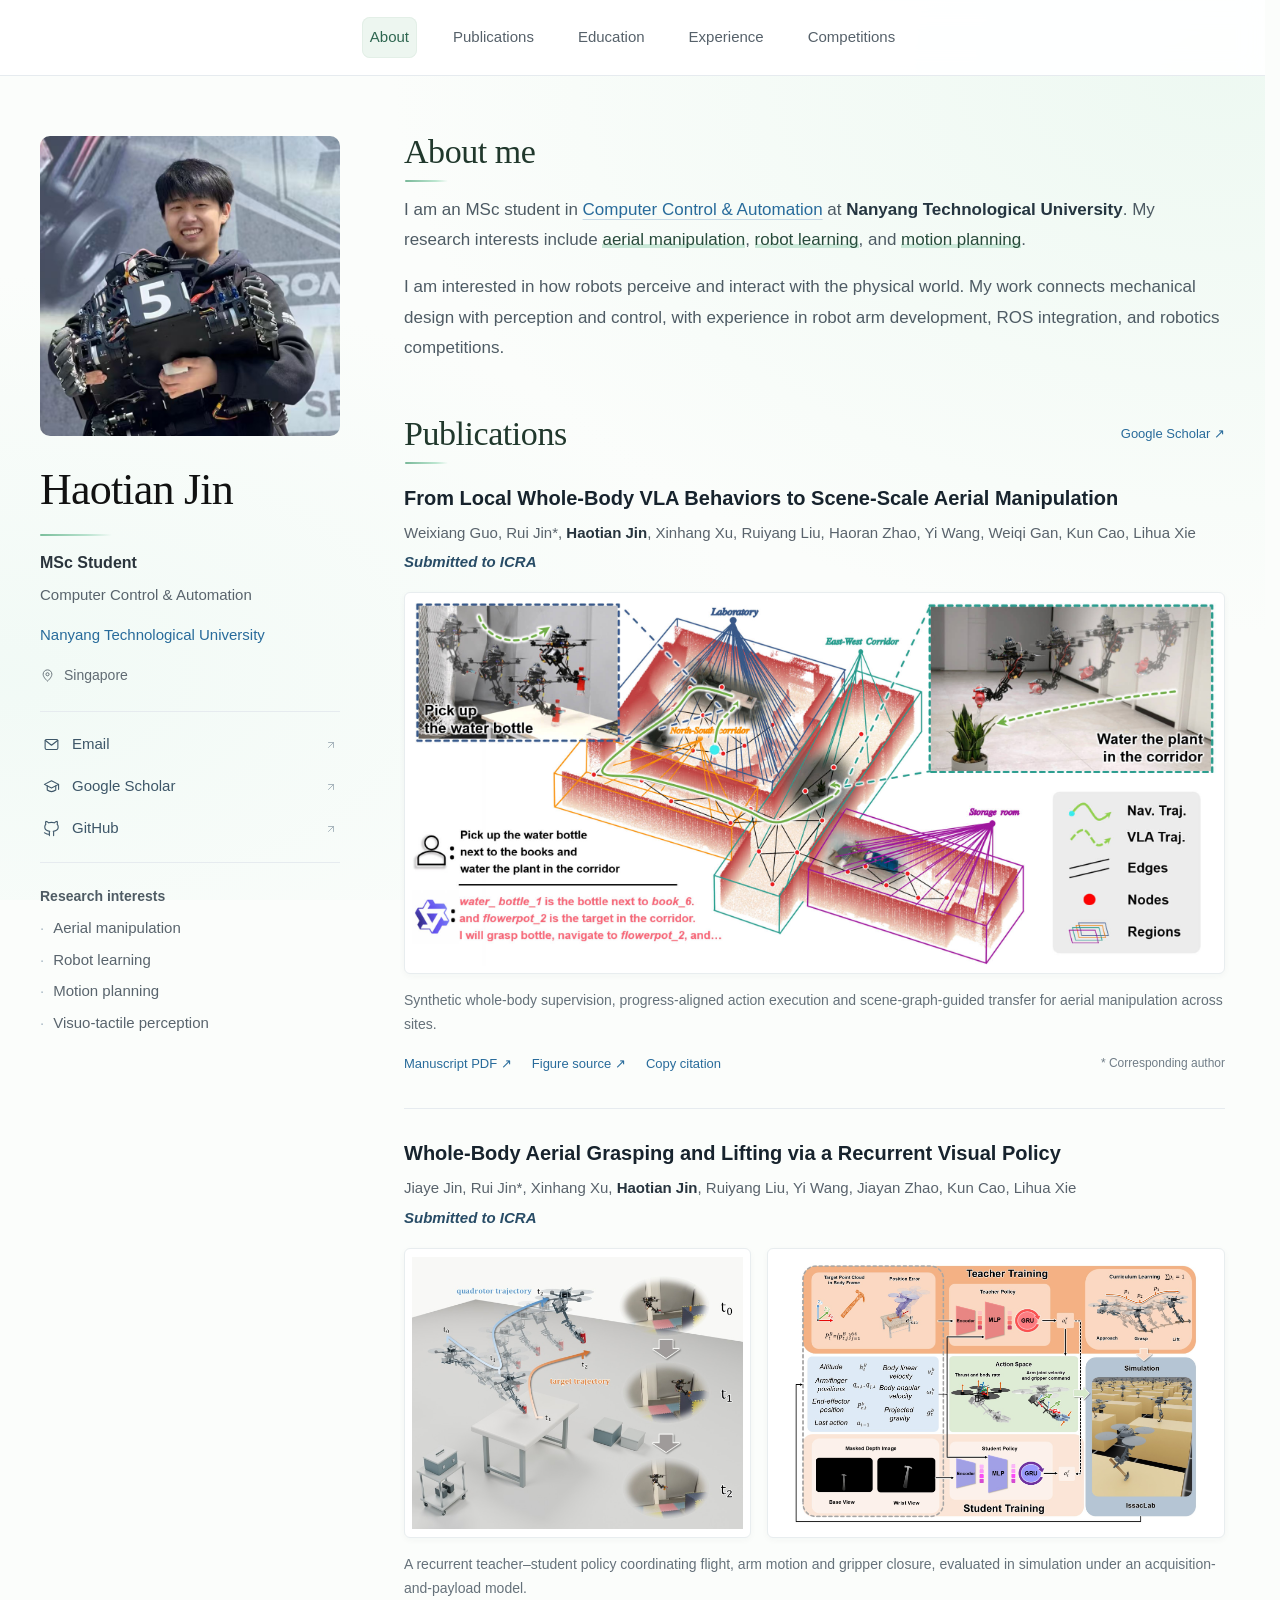
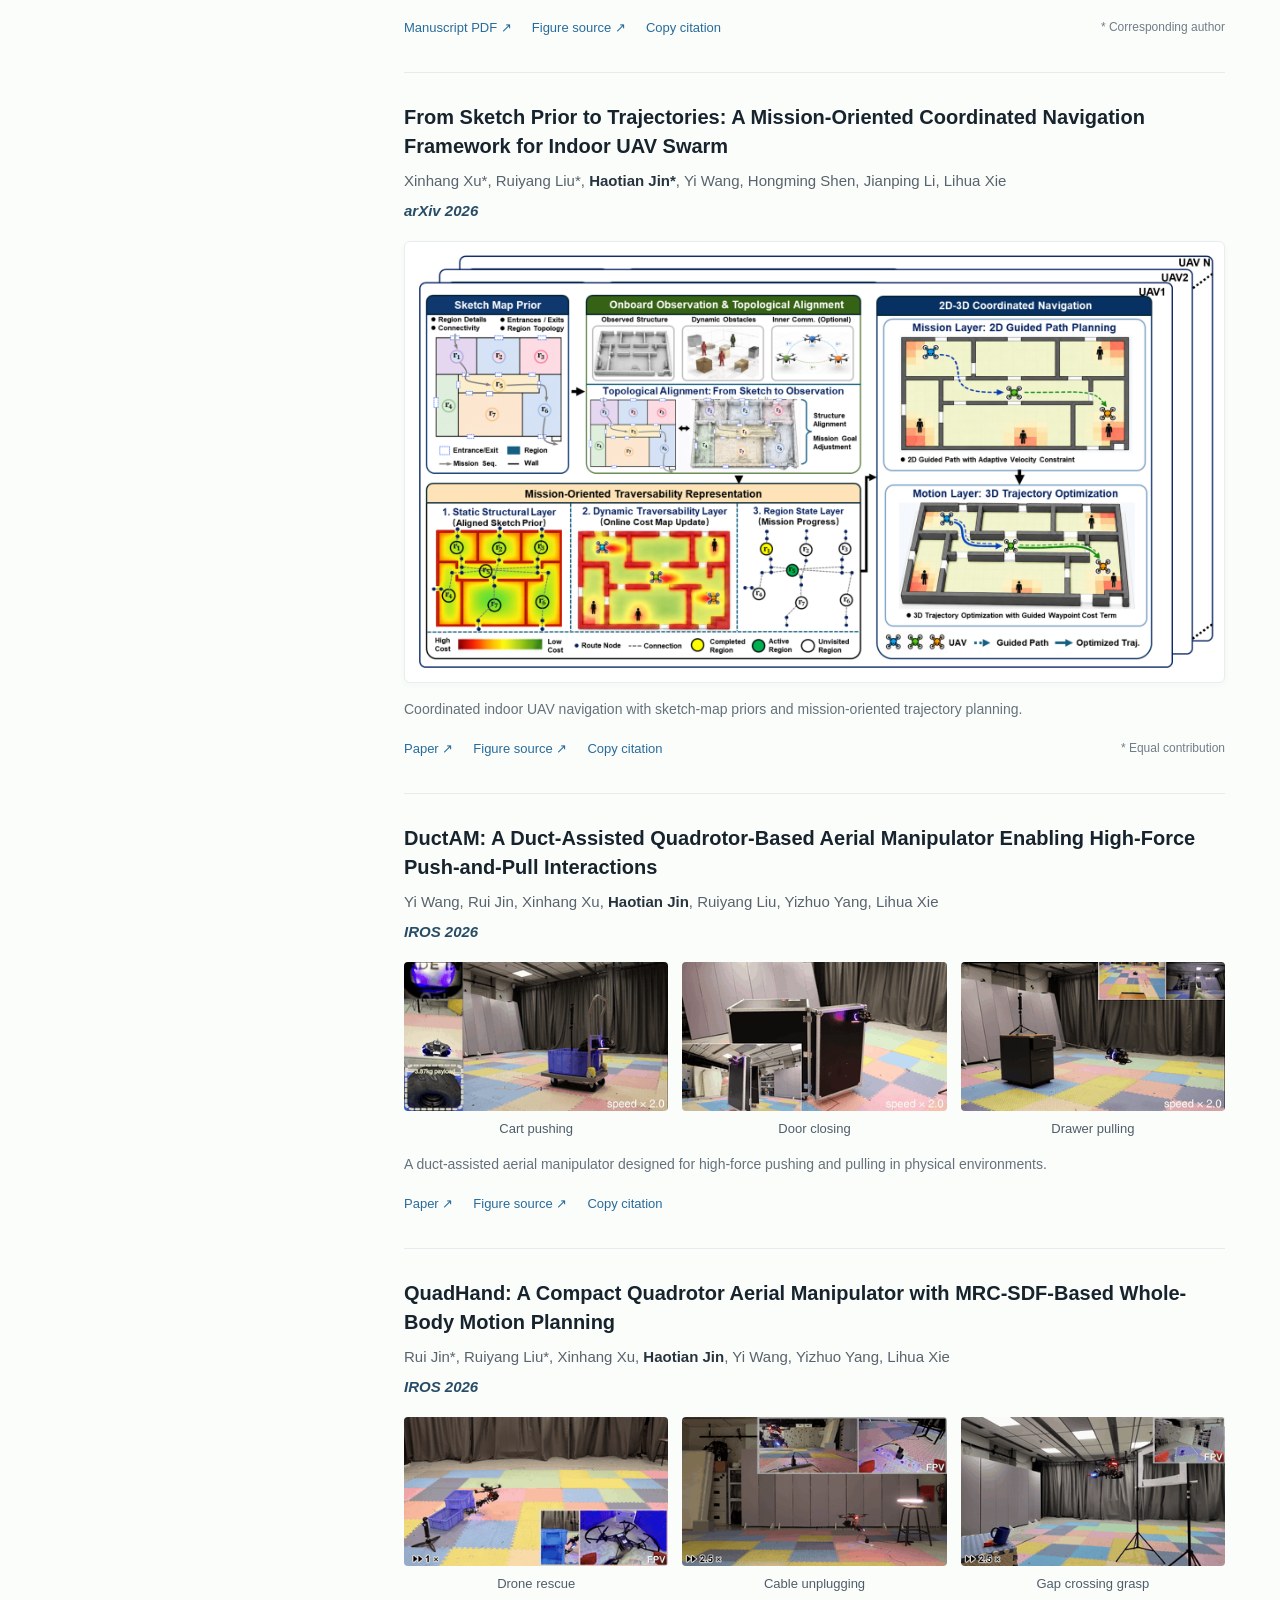
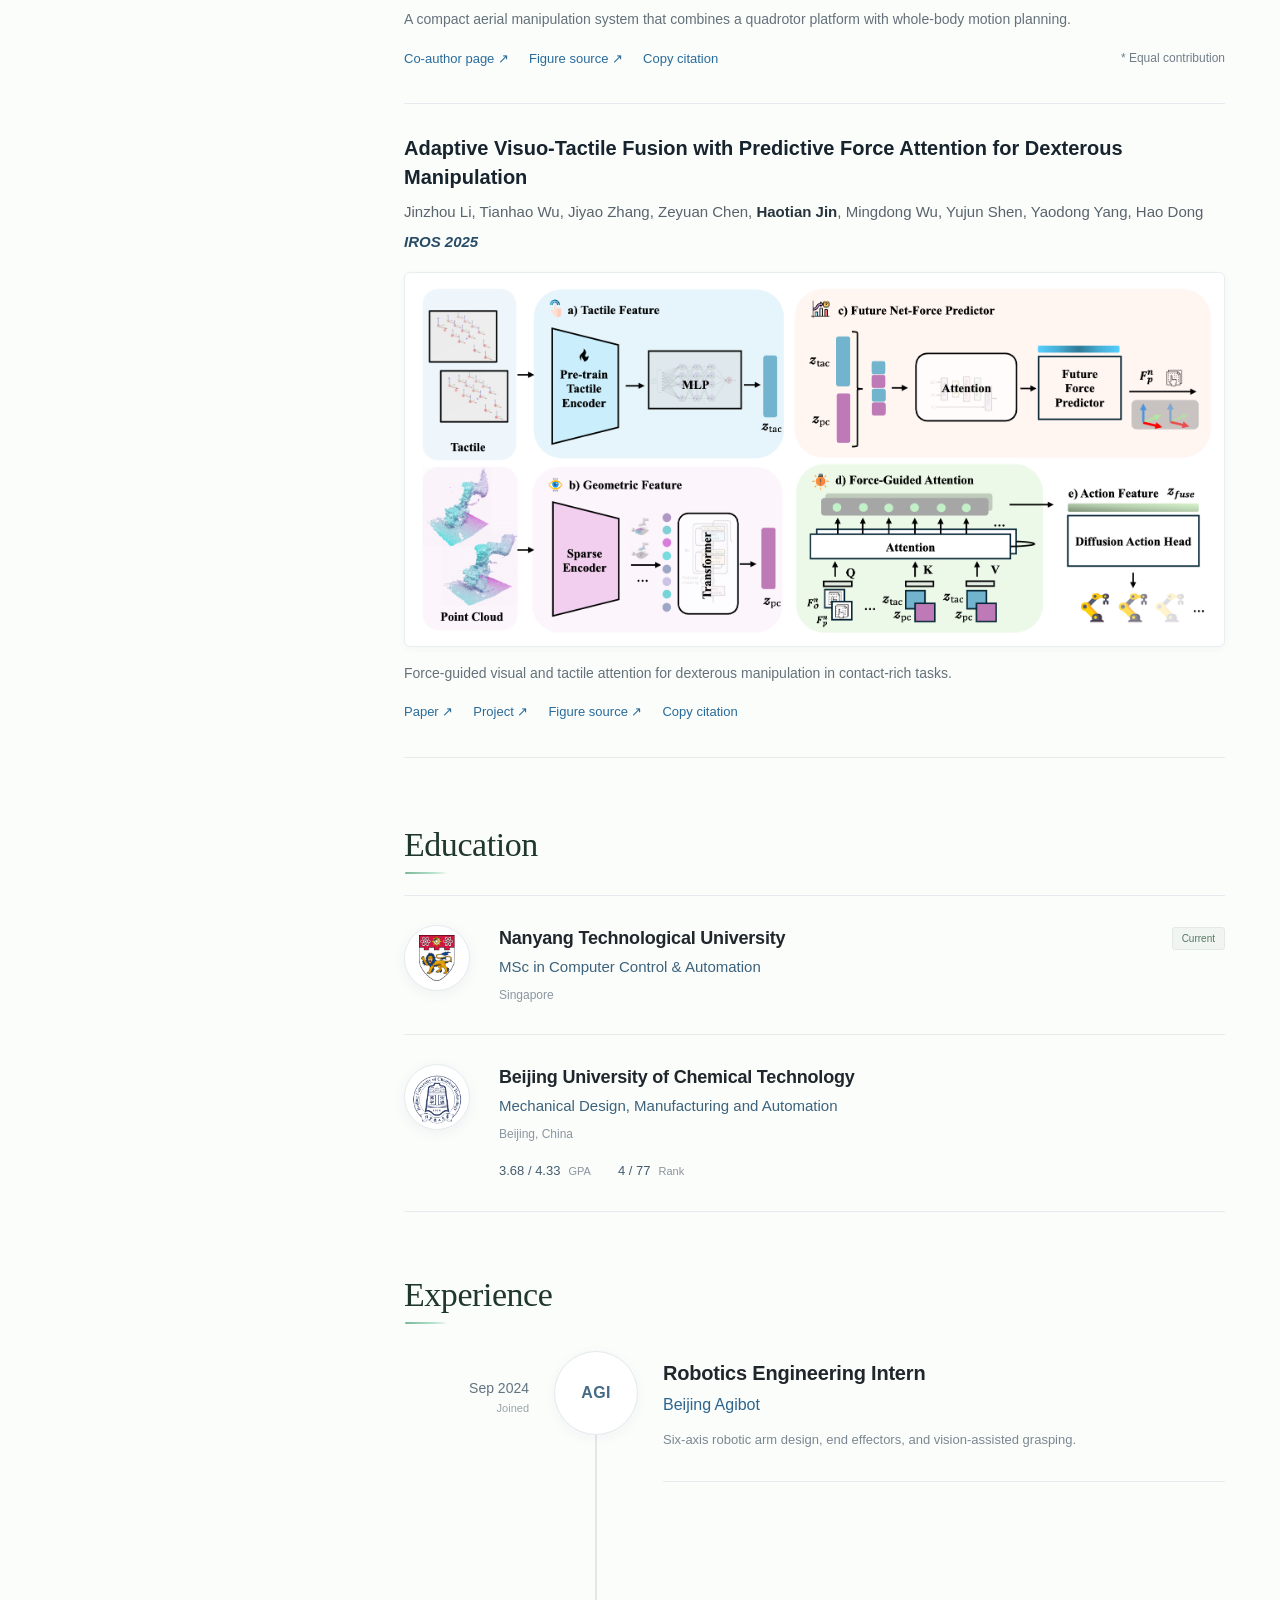
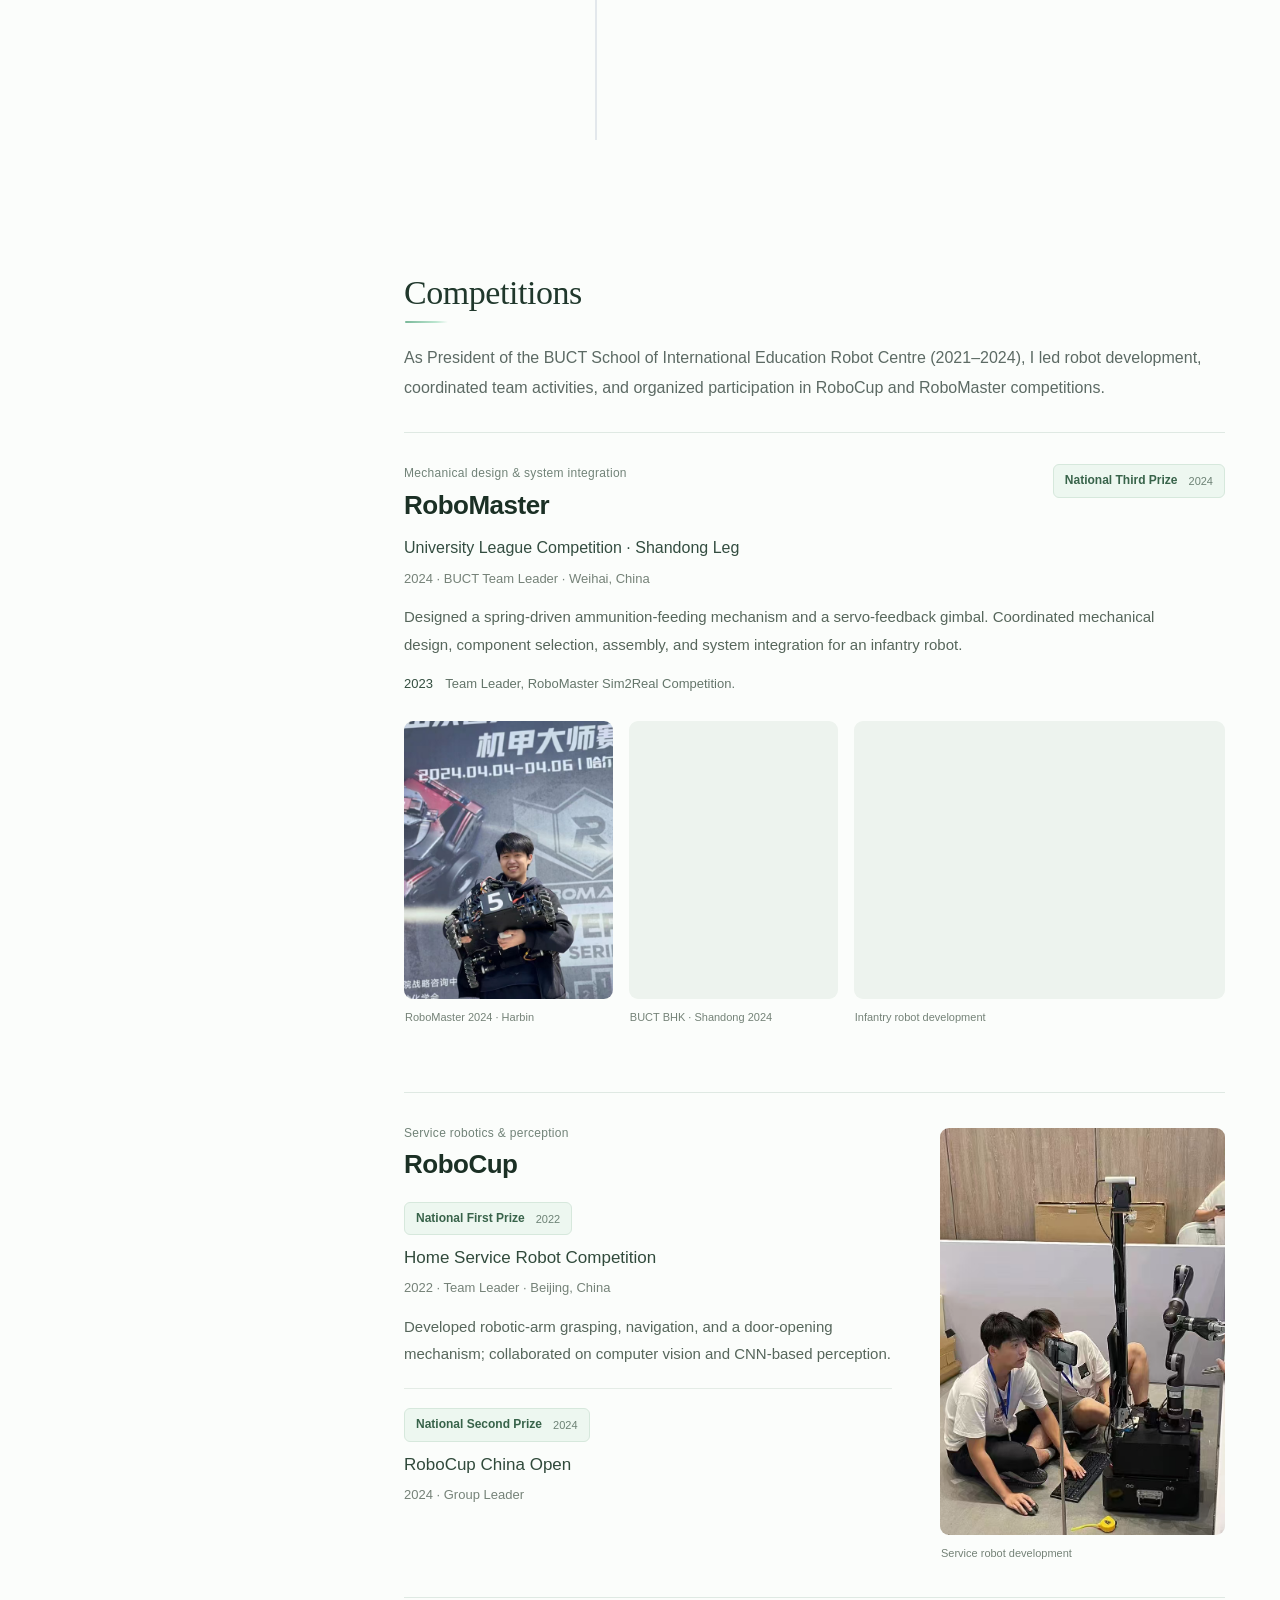
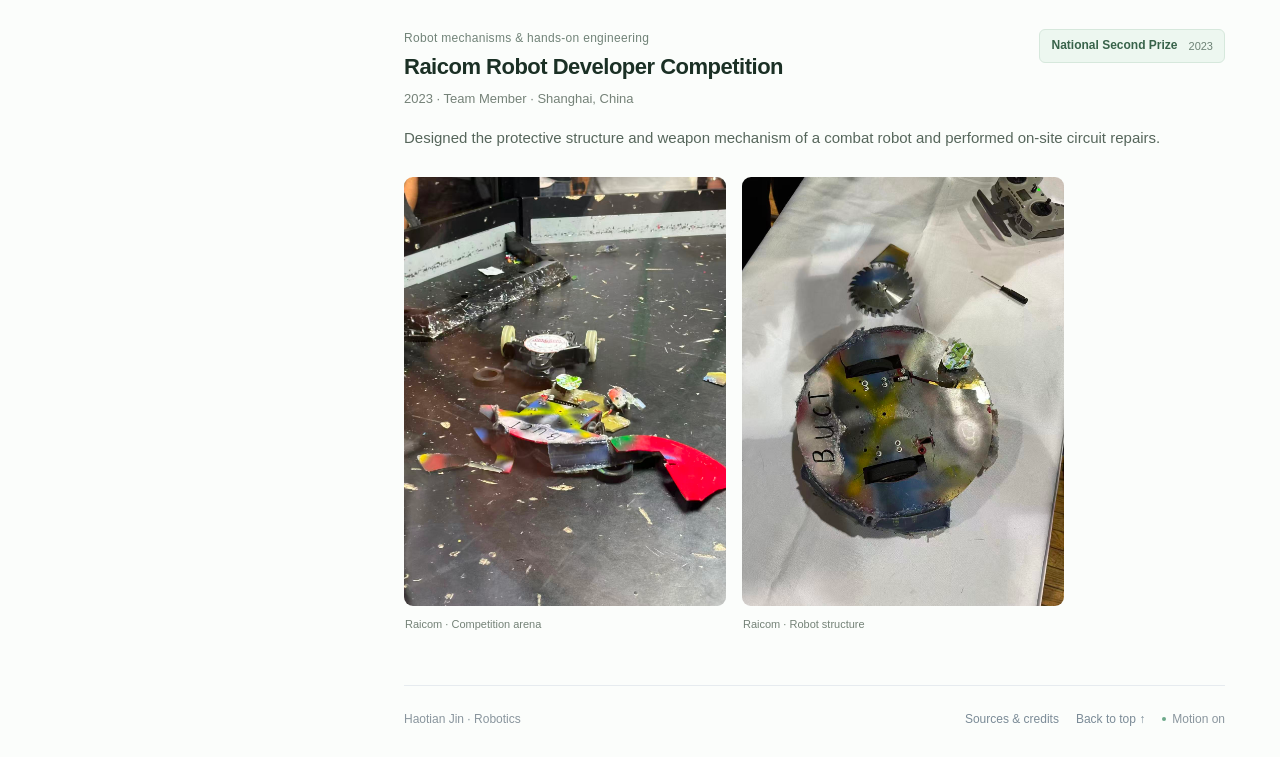
==== commit fa66c772: "Use a larger RoboMaster portrait with subtle rounded corners" ====
--- a/index.html
+++ b/index.html
@@ -1,9 +1,9 @@
 <!doctype html>
-<html lang="en"><head><meta charset="utf-8"><meta name="viewport" content="width=device-width,initial-scale=1"><meta name="description" content="Haotian Jin — MSc student in Computer Control & Automation at Nanyang Technological University. Robotics, aerial manipulation and robot learning."><meta name="robots" content="index,follow"><link rel="canonical" href="https://haitang47.github.io/"><meta property="og:type" content="website"><meta property="og:title" content="Haotian Jin · Robotics"><meta property="og:description" content="Robotics, aerial manipulation, and robot learning. MSc student at Nanyang Technological University."><meta property="og:url" content="https://haitang47.github.io/"><meta name="theme-color" content="#ffffff"><title>Haotian Jin · Robotics</title><link rel="icon" type="image/svg+xml" href="assets/favicon.svg?v=47-mint-20260929"><link rel="stylesheet" href="assets/academic-focused.css?v=20260929-2"><script defer src="assets/publications-data.js?v=20260928"></script><script defer src="assets/site.js?v=20260929-competitions1"></script><script defer src="assets/academic-focused.js?v=20260929-motion3"></script><link rel="stylesheet" href="assets/mint-effects.css?v=20260929-6"><script defer src="assets/mint-effects.js?v=20260929-5"></script><script defer src="assets/type-effects.js?v=20260929-2"></script><link rel="stylesheet" href="assets/competitions.css?v=20260929-2"></head>
+<html lang="en"><head><meta charset="utf-8"><meta name="viewport" content="width=device-width,initial-scale=1"><meta name="description" content="Haotian Jin — MSc student in Computer Control & Automation at Nanyang Technological University. Robotics, aerial manipulation and robot learning."><meta name="robots" content="index,follow"><link rel="canonical" href="https://haitang47.github.io/"><meta property="og:type" content="website"><meta property="og:title" content="Haotian Jin · Robotics"><meta property="og:description" content="Robotics, aerial manipulation, and robot learning. MSc student at Nanyang Technological University."><meta property="og:url" content="https://haitang47.github.io/"><meta name="theme-color" content="#ffffff"><title>Haotian Jin · Robotics</title><link rel="icon" type="image/svg+xml" href="assets/favicon.svg?v=47-mint-20260929"><link rel="stylesheet" href="assets/academic-focused.css?v=20260929-avatar-rounded3"><script defer src="assets/publications-data.js?v=20260928"></script><script defer src="assets/site.js?v=20260929-competitions1"></script><script defer src="assets/academic-focused.js?v=20260929-motion3"></script><link rel="stylesheet" href="assets/mint-effects.css?v=20260929-6"><script defer src="assets/mint-effects.js?v=20260929-5"></script><script defer src="assets/type-effects.js?v=20260929-2"></script><link rel="stylesheet" href="assets/competitions.css?v=20260929-2"></head>
 <body class="academic academic-focused" data-academic-focused><a class="skip-link" href="#main">Skip to content</a>
 <header class="academic-top"><nav aria-label="Main navigation"><a href="#about">About</a><a href="#research">Publications</a><a href="#education">Education</a><a href="#experience">Experience</a><a href="#competitions">Competitions</a></nav></header>
 <div class="academic-shell"><aside class="academic-profile" aria-label="Personal profile">
-<div class="profile-identity"><img class="avatar" src="assets/scholar-avatar.jpg" alt="Haotian Jin’s illustration avatar" width="144" height="144"><div class="profile-name"><h1>Haotian Jin</h1><p class="profile-role">MSc Student</p><p class="profile-program">Computer Control &amp; Automation</p><a class="profile-university" href="https://www.ntu.edu.sg/" target="_blank" rel="noopener noreferrer">Nanyang Technological University</a></div></div>
+<div class="profile-identity"><span class="avatar avatar-photo"><img src="assets/competitions/robomaster-harbin-2024.jpg" alt="Haotian Jin holding a RoboMaster robot" width="1080" height="1440"></span><div class="profile-name"><h1>Haotian Jin</h1><p class="profile-role">MSc Student</p><p class="profile-program">Computer Control &amp; Automation</p><a class="profile-university" href="https://www.ntu.edu.sg/" target="_blank" rel="noopener noreferrer">Nanyang Technological University</a></div></div>
 <p class="profile-location"><svg viewBox="0 0 24 24" aria-hidden="true"><path d="M19 10c0 5-7 11-7 11S5 15 5 10a7 7 0 1 1 14 0Z"/><circle cx="12" cy="10" r="2.5"/></svg>Singapore</p>
 <div class="profile-contact"><a href="mailto:Jinht2024@hotmail.com"><svg viewBox="0 0 24 24" aria-hidden="true"><rect x="3" y="5" width="18" height="14" rx="2"/><path d="m3 6 9 7 9-7"/></svg><span>Email</span><svg viewBox="0 0 24 24" aria-hidden="true"><path d="M7 17 17 7M7 7h10v10"/></svg></a><a href="https://scholar.google.com/citations?user=zth7bvwAAAAJ&amp;hl=en" class="" target="_blank" rel="noopener noreferrer"><svg viewBox="0 0 24 24" aria-hidden="true"><path d="m2 9 10-5 10 5-10 5Z"/><path d="M6 11v6c4 3 8 3 12 0v-6M22 9v7"/></svg><span>Google Scholar</span><svg viewBox="0 0 24 24" aria-hidden="true"><path d="M7 17 17 7M7 7h10v10"/></svg></a><a href="https://github.com/Haitang47" class="" target="_blank" rel="noopener noreferrer"><svg viewBox="0 0 24 24" aria-hidden="true"><path d="M9 20c-5 1-5-2-7-2M15 22v-4c0-1 .2-1.5-.5-2 4-.4 7-2 7-6 0-2-.5-3-1.5-4 .5-1.5.5-3 0-4-2 0-3 1-4 2-3-1-5-1-8 0-1-1-2-2-4-2-.5 1-.5 2.5 0 4C3 7 2.5 8 2.5 10c0 4 3 5.6 7 6-.7.5-.5 1-.5 2v4"/></svg><span>GitHub</span><svg viewBox="0 0 24 24" aria-hidden="true"><path d="M7 17 17 7M7 7h10v10"/></svg></a></div>
 <div class="profile-focus"><h2>Research interests</h2><ul><li>Aerial manipulation</li><li>Robot learning</li><li>Motion planning</li><li>Visuo-tactile perception</li></ul></div>
--- a/assets/academic-focused.css
+++ b/assets/academic-focused.css
@@ -120,3 +120,11 @@
   .academic-top nav a{font-size:12px}
   .paper-title{font-size:18px}
 }
+
+/* Large square portrait: a 760px crop at (180, 520), keeping the original photograph unchanged. */
+.avatar.avatar-photo{display:block;position:relative;overflow:hidden;width:100%;height:auto;aspect-ratio:1;border:0;border-radius:10px;flex-shrink:0;margin:0 0 28px;box-shadow:none}
+.avatar-photo>img{position:absolute;display:block;max-width:none;width:142.105263%;height:189.473684%;left:-23.684211%;top:-68.421053%;object-fit:fill}
+@media screen and (min-width:1101px){.academic-shell{grid-template-columns:300px minmax(0,1fr)}}
+@media screen and (min-width:961px) and (max-width:1100px){.academic-shell{grid-template-columns:250px minmax(0,1fr)}}
+@media screen and (min-width:651px) and (max-width:960px){.profile-identity{grid-template-columns:260px minmax(0,1fr);gap:30px}.avatar.avatar-photo{margin:0}.profile-location{margin-left:290px}}
+@media screen and (max-width:650px){.profile-identity{grid-template-columns:minmax(0,1fr);gap:0}.avatar.avatar-photo{width:min(100%,300px);margin:0 0 24px}.profile-location{margin-left:0}}
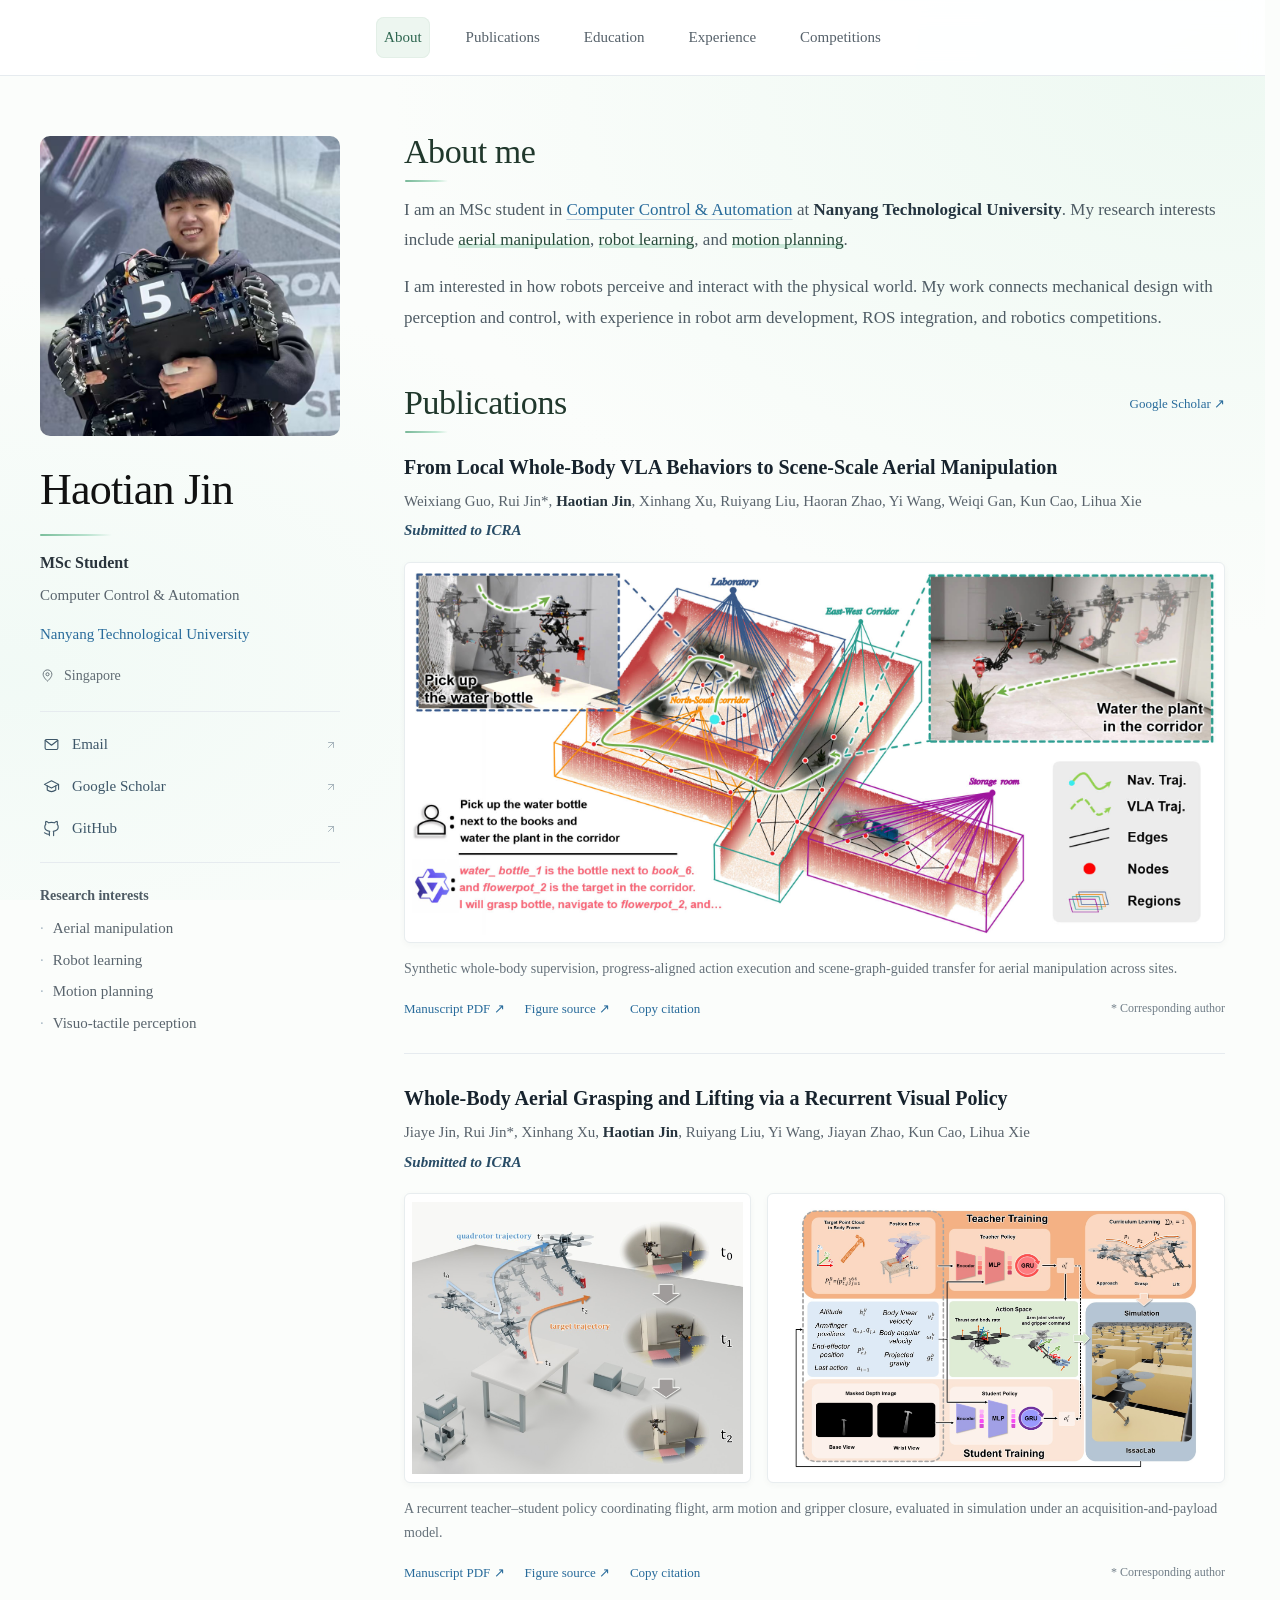
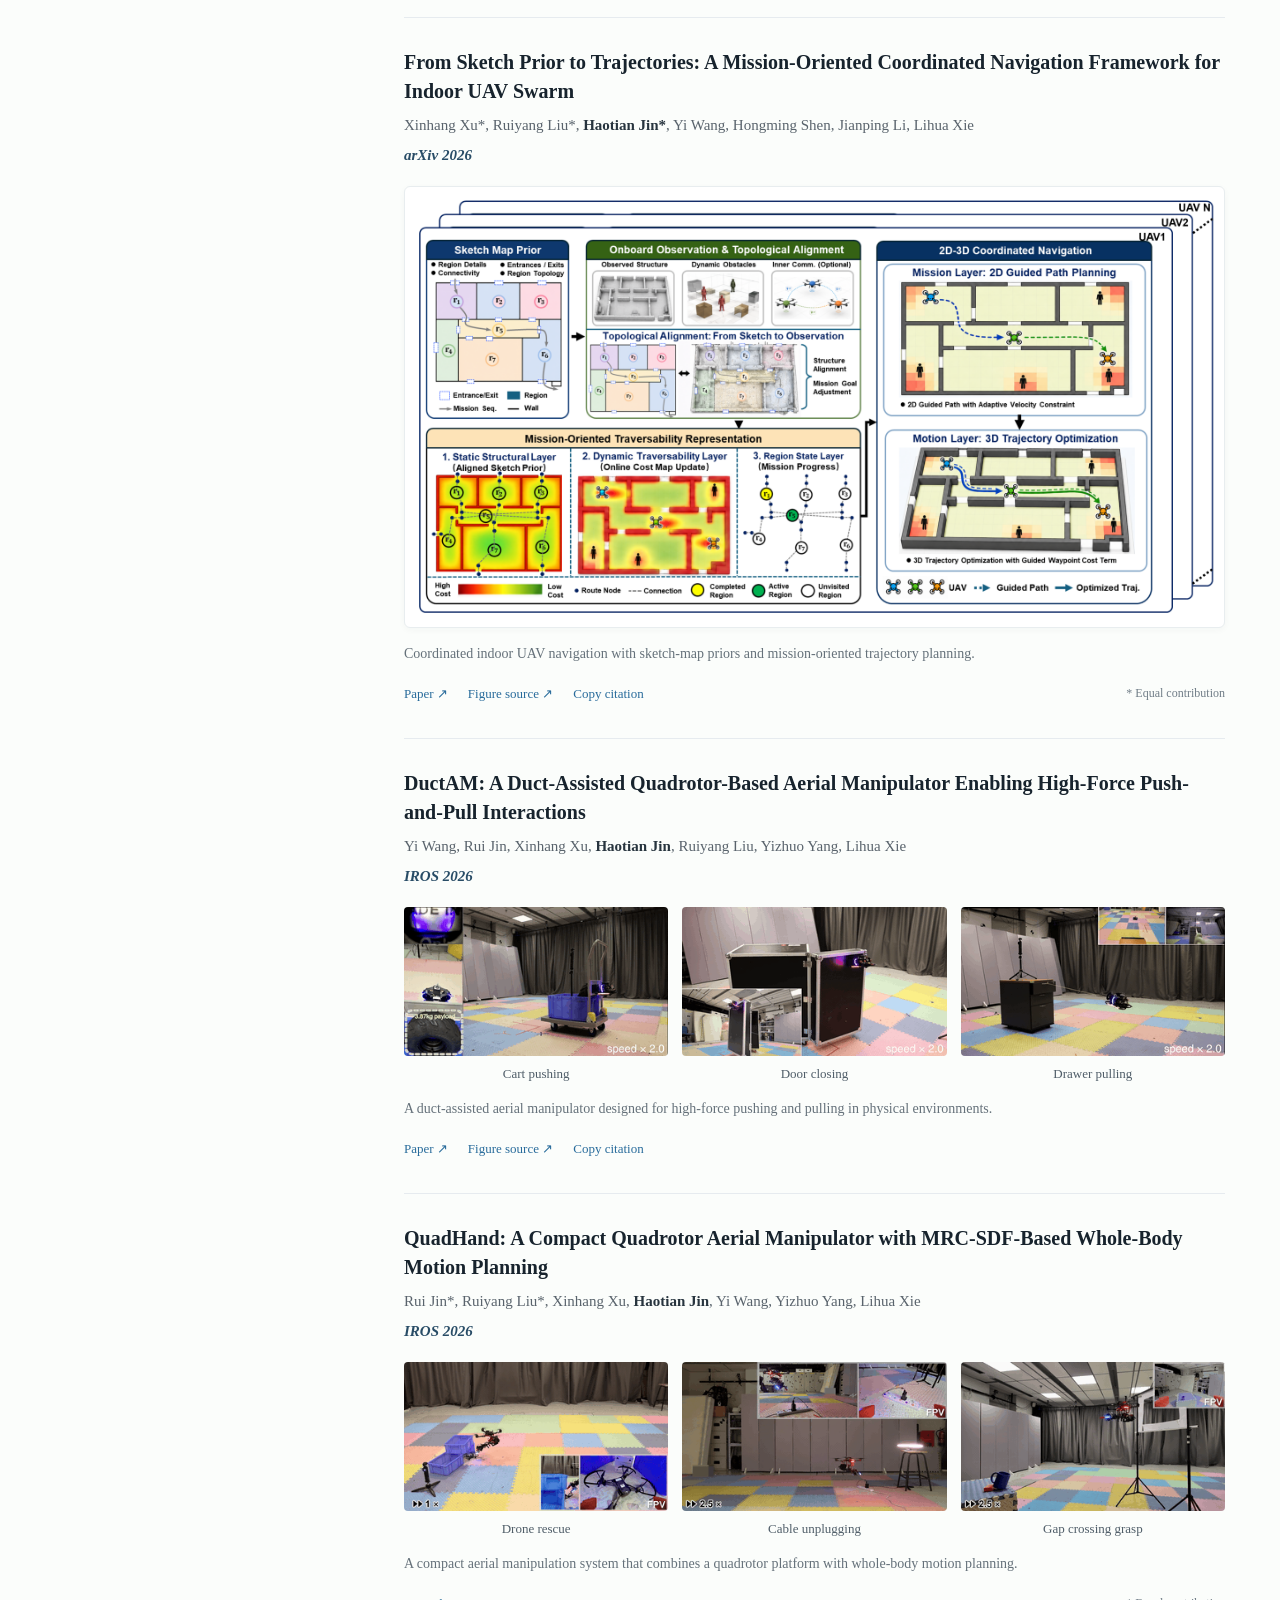
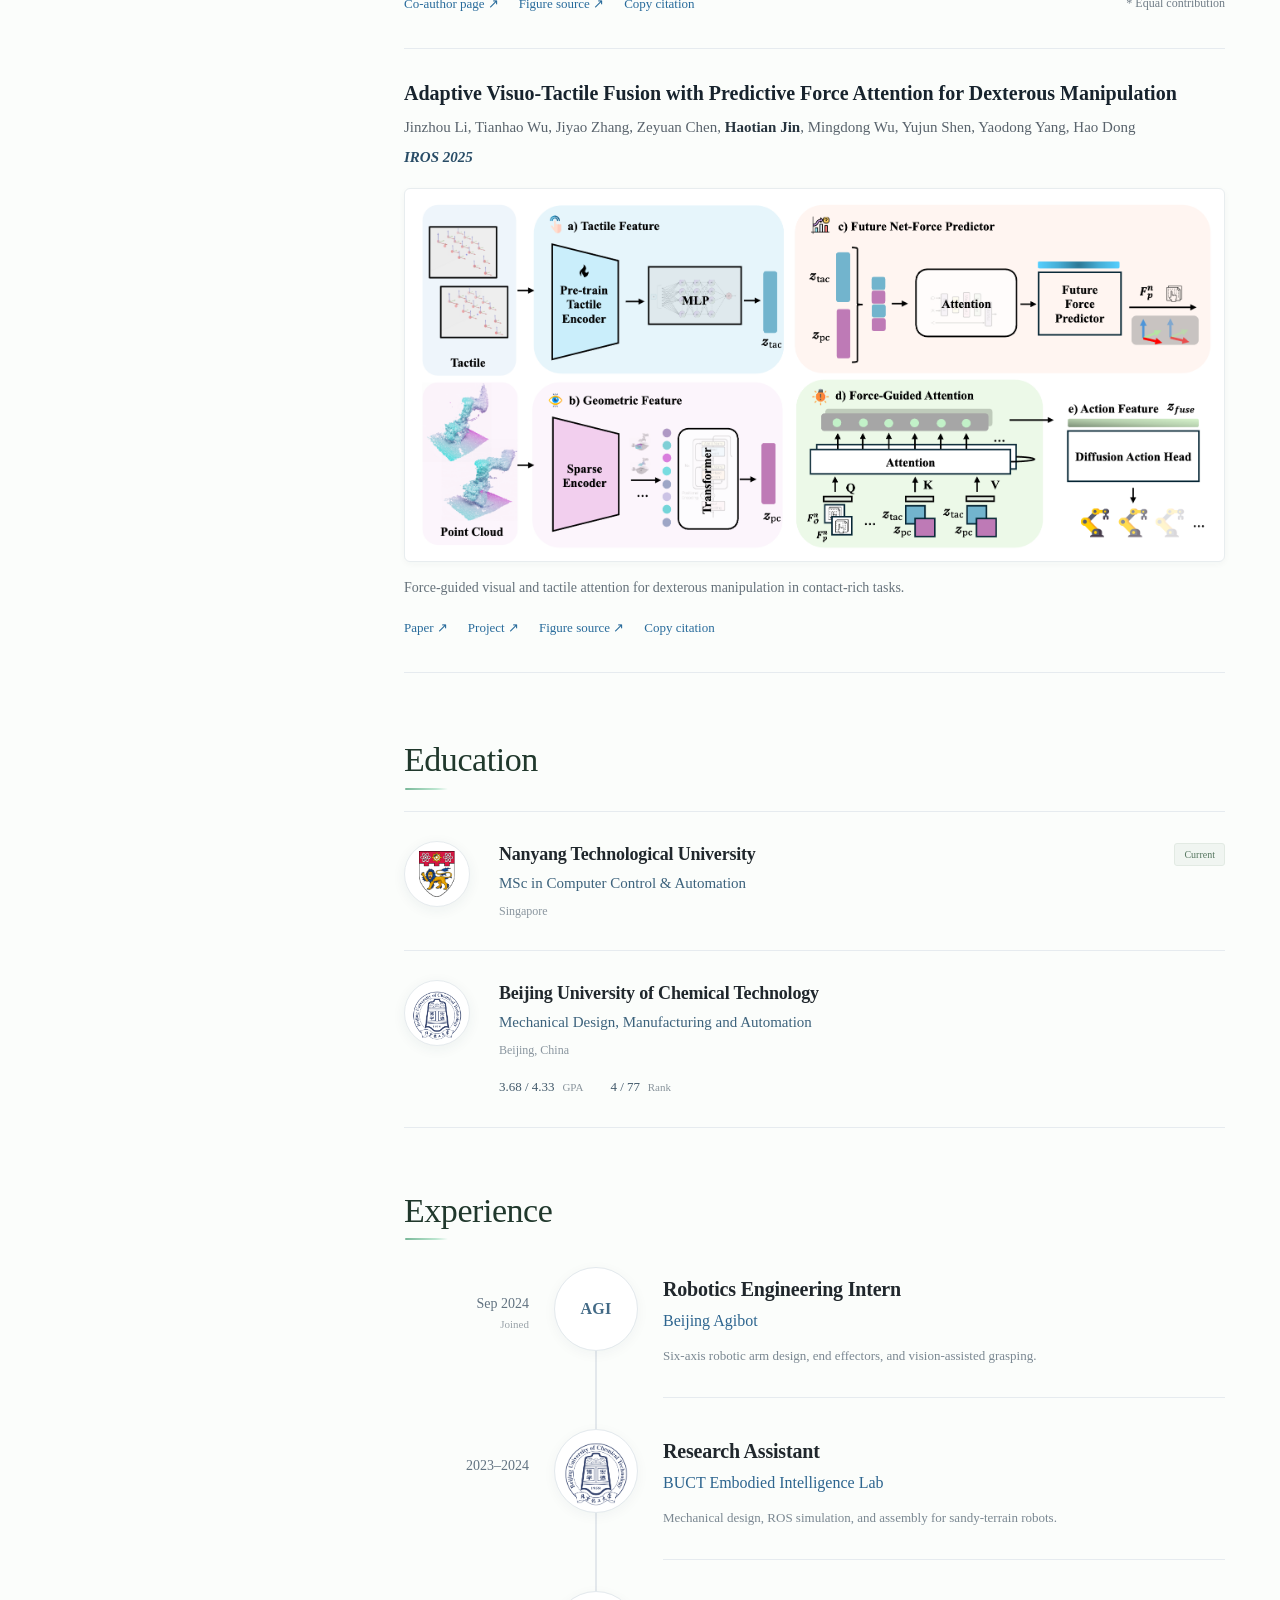
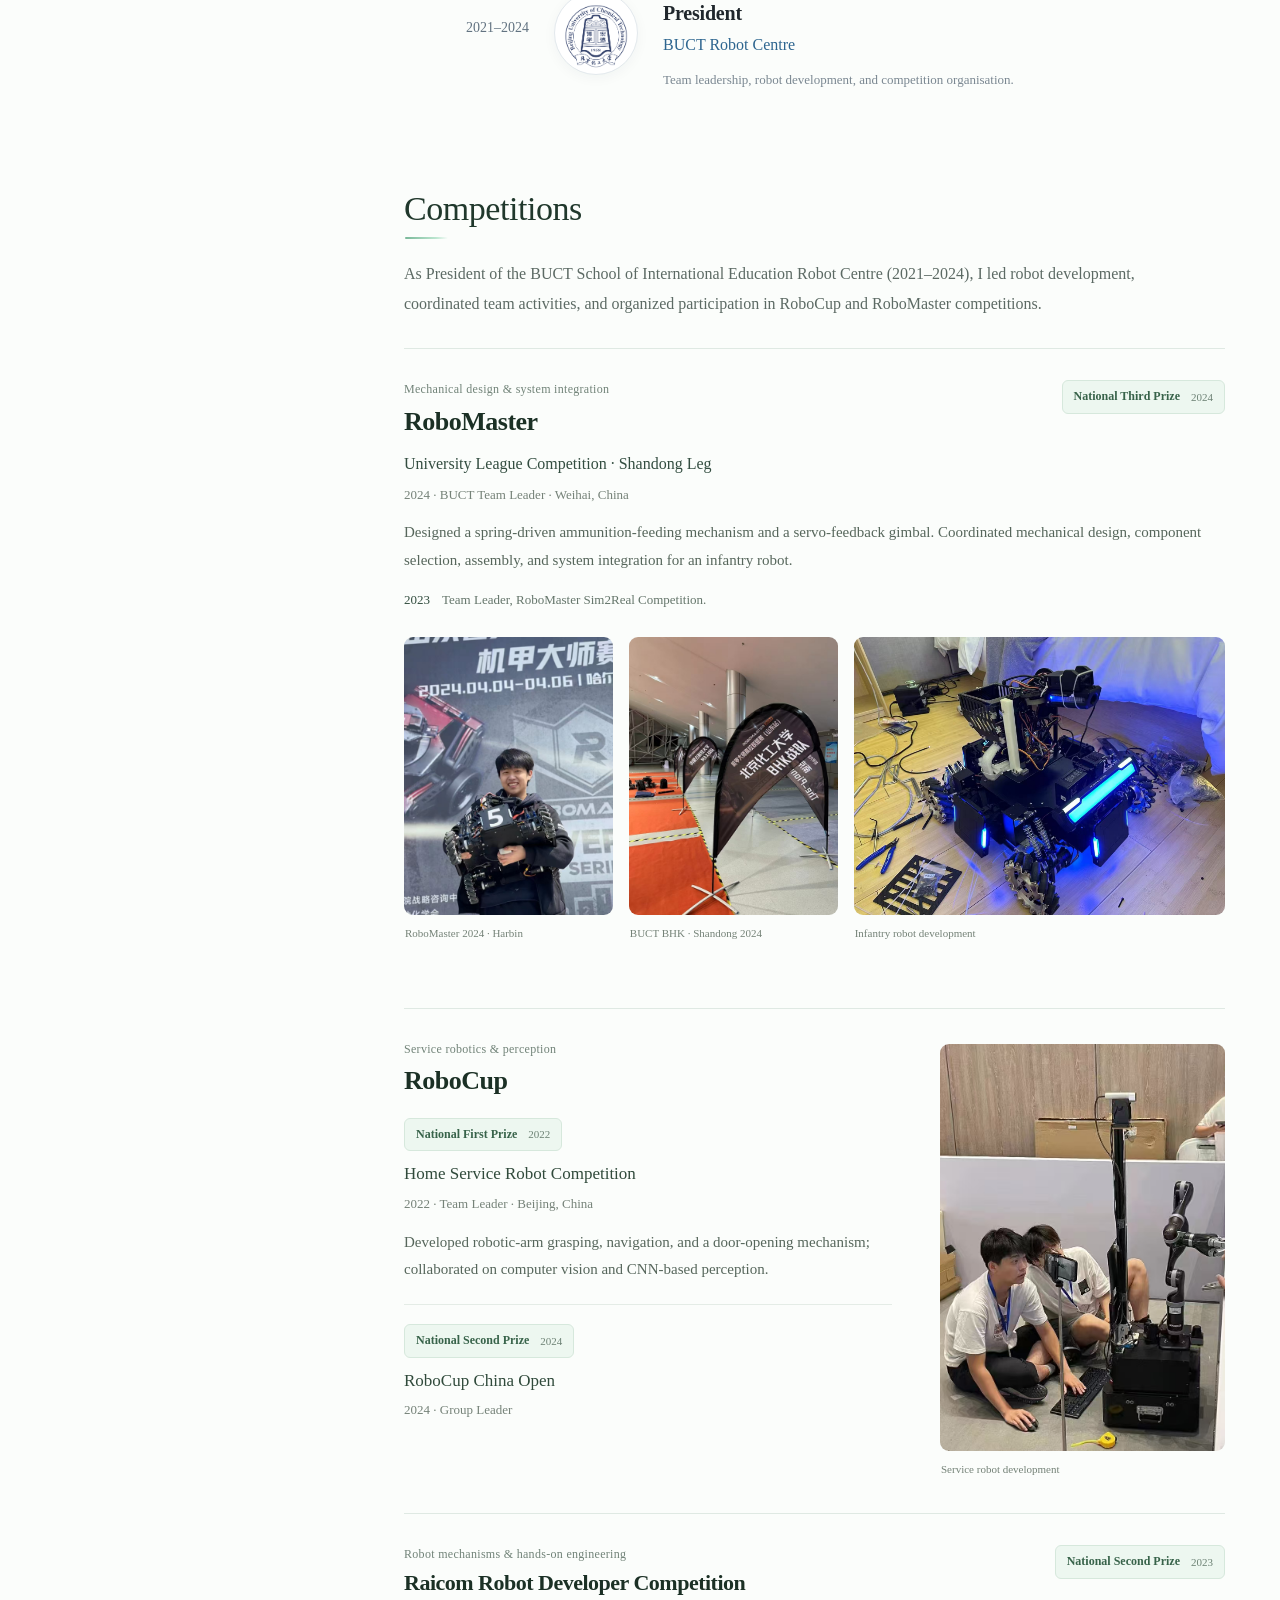
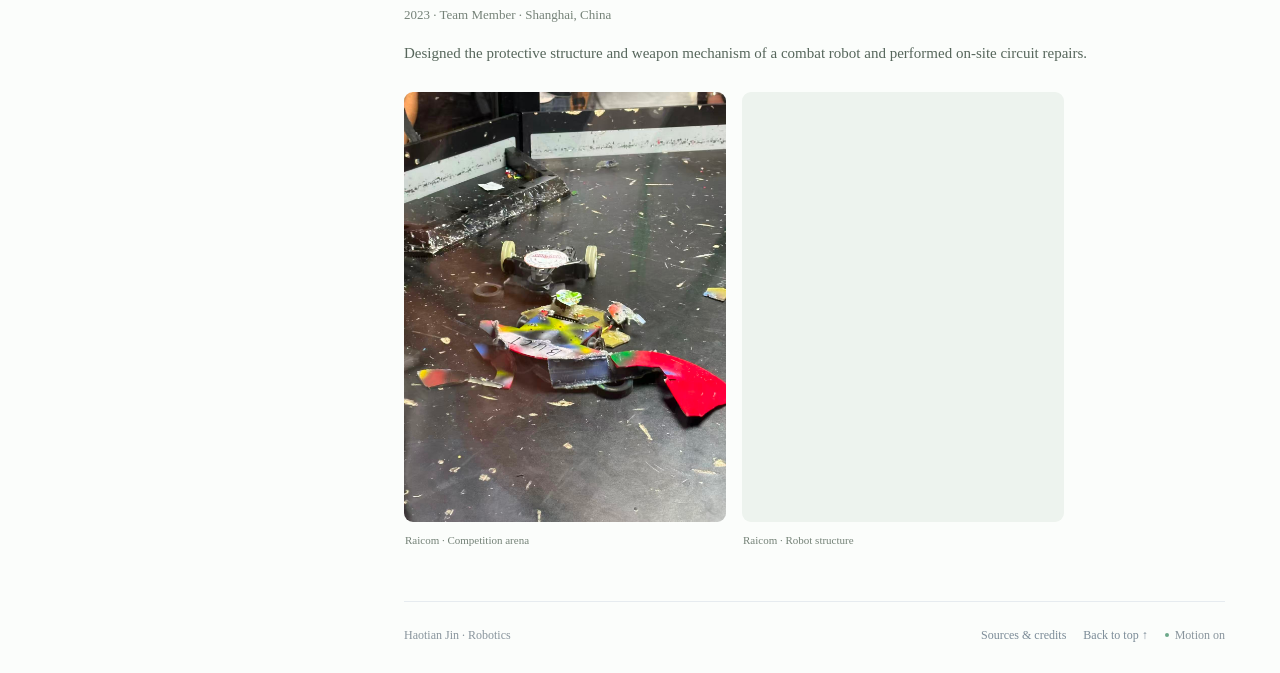
==== commit 9879ea8d: "Use Times New Roman consistently throughout the site" ====
--- a/index.html
+++ b/index.html
@@ -1,5 +1,5 @@
 <!doctype html>
-<html lang="en"><head><meta charset="utf-8"><meta name="viewport" content="width=device-width,initial-scale=1"><meta name="description" content="Haotian Jin — MSc student in Computer Control & Automation at Nanyang Technological University. Robotics, aerial manipulation and robot learning."><meta name="robots" content="index,follow"><link rel="canonical" href="https://haitang47.github.io/"><meta property="og:type" content="website"><meta property="og:title" content="Haotian Jin · Robotics"><meta property="og:description" content="Robotics, aerial manipulation, and robot learning. MSc student at Nanyang Technological University."><meta property="og:url" content="https://haitang47.github.io/"><meta name="theme-color" content="#ffffff"><title>Haotian Jin · Robotics</title><link rel="icon" type="image/svg+xml" href="assets/favicon.svg?v=47-mint-20260929"><link rel="stylesheet" href="assets/academic-focused.css?v=20260929-avatar-rounded3"><script defer src="assets/publications-data.js?v=20260928"></script><script defer src="assets/site.js?v=20260929-competitions1"></script><script defer src="assets/academic-focused.js?v=20260929-motion3"></script><link rel="stylesheet" href="assets/mint-effects.css?v=20260929-6"><script defer src="assets/mint-effects.js?v=20260929-5"></script><script defer src="assets/type-effects.js?v=20260929-2"></script><link rel="stylesheet" href="assets/competitions.css?v=20260929-2"></head>
+<html lang="en"><head><meta charset="utf-8"><meta name="viewport" content="width=device-width,initial-scale=1"><meta name="description" content="Haotian Jin — MSc student in Computer Control & Automation at Nanyang Technological University. Robotics, aerial manipulation and robot learning."><meta name="robots" content="index,follow"><link rel="canonical" href="https://haitang47.github.io/"><meta property="og:type" content="website"><meta property="og:title" content="Haotian Jin · Robotics"><meta property="og:description" content="Robotics, aerial manipulation, and robot learning. MSc student at Nanyang Technological University."><meta property="og:url" content="https://haitang47.github.io/"><meta name="theme-color" content="#ffffff"><title>Haotian Jin · Robotics</title><link rel="icon" type="image/svg+xml" href="assets/favicon.svg?v=47-mint-20260929"><link rel="stylesheet" href="assets/academic-focused.css?v=20260929-times1"><script defer src="assets/publications-data.js?v=20260928"></script><script defer src="assets/site.js?v=20260929-competitions1"></script><script defer src="assets/academic-focused.js?v=20260929-motion3"></script><link rel="stylesheet" href="assets/mint-effects.css?v=20260929-6"><script defer src="assets/mint-effects.js?v=20260929-5"></script><script defer src="assets/type-effects.js?v=20260929-2"></script><link rel="stylesheet" href="assets/competitions.css?v=20260929-2"></head>
 <body class="academic academic-focused" data-academic-focused><a class="skip-link" href="#main">Skip to content</a>
 <header class="academic-top"><nav aria-label="Main navigation"><a href="#about">About</a><a href="#research">Publications</a><a href="#education">Education</a><a href="#experience">Experience</a><a href="#competitions">Competitions</a></nav></header>
 <div class="academic-shell"><aside class="academic-profile" aria-label="Personal profile">
--- a/assets/academic-focused.css
+++ b/assets/academic-focused.css
@@ -1,4 +1,4 @@
-:root{--ink:#17252f;--muted:#65737e;--accent:#286b9b;--line:#e6ebef;--header-height:76px}*{box-sizing:border-box}html{scroll-behavior:smooth;scroll-padding-top:0}body{margin:0;color:var(--ink);background:#fff;font:16px/1.75 var(--font-sans);overflow-wrap:break-word}h1,h2,h3,p,figure{margin:0}h1,h2,h3{line-height:1.3}a{color:var(--accent);text-decoration:none}a:hover{text-decoration:underline;text-underline-offset:4px}button,input{font:inherit}button,a{touch-action:manipulation}button{cursor:pointer}a:focus-visible,button:focus-visible{outline:3px solid #397eb4;outline-offset:5px}img{display:block;max-width:100%}[hidden]{display:none!important}.skip-link{position:fixed;top:-70px;left:14px;z-index:100;padding:10px 16px;background:#fff}.skip-link:focus{top:12px}.academic-top{height:var(--header-height);position:sticky;top:0;z-index:20;background:#fffffff5;backdrop-filter:blur(12px);border-bottom:1px solid var(--line);display:flex;justify-content:center;align-items:center}.academic-top nav{display:flex;justify-content:center;align-items:center;flex-wrap:wrap;gap:12px 42px;padding:10px 24px;max-width:1200px}.academic-top nav a{position:relative;padding:11px 1px;color:#687581;font-size:14px;line-height:1.5;white-space:nowrap}.academic-top nav a:hover{color:var(--accent);text-decoration:none}.academic-top nav a[aria-current]{color:var(--accent)}.academic-top nav a[aria-current]:after{content:'';position:absolute;bottom:1px;left:0;right:0;height:2px;background:var(--accent);border-radius:2px}.academic-shell{max-width:1360px;margin:56px auto 0;padding:0 44px;display:grid;grid-template-columns:226px minmax(0,1fr);gap:68px;align-items:start}.academic-profile{position:sticky;top:115px;align-self:start;padding:4px 0 18px;min-width:0}.avatar{width:142px;height:142px;border-radius:50%;object-fit:cover;margin-bottom:25px;border:5px solid #fff;box-shadow:0 0 0 1px #e5ebee}.profile-name h1{font-size:31px;letter-spacing:-.9px;font-weight:650;margin-bottom:13px;color:#1b2933}.profile-role{font-size:15px;font-weight:600;line-height:1.6}.profile-program{font-size:13px;line-height:1.8;color:var(--muted);margin-top:4px;max-width:210px}.profile-university{display:block;font-size:14px;line-height:1.8;margin-top:13px;max-width:210px}.profile-location{display:flex;gap:9px;align-items:center;font-size:12px;color:#76828c;margin-top:18px}.profile-location svg{width:15px;height:15px;fill:none;stroke:currentColor;stroke-width:1.5}.profile-contact{border-top:1px solid var(--line);border-bottom:1px solid var(--line);margin-top:25px;padding:15px 0;display:grid;gap:0}.profile-contact a{display:flex;gap:12px;align-items:center;font-size:13px;line-height:1.5;padding:9px 3px;min-height:37px;color:#42596a}.profile-contact a:hover{color:var(--accent);text-decoration:none}.profile-contact svg{height:17px;width:17px;fill:none;stroke:currentColor;stroke-width:1.55;stroke-linecap:round;stroke-linejoin:round;flex-shrink:0}.profile-contact svg:last-child{height:12px;width:12px;margin-left:auto;color:#94a3ae}.profile-focus{margin-top:24px}.profile-focus h2{font-size:11px;letter-spacing:.05em;font-weight:600;color:#80909c}.profile-focus ul{list-style:none;margin:12px 0 0;padding:0;display:grid;gap:6px;color:#526574;font-size:12px}.profile-focus li:before{content:'·';padding-right:9px;color:#a7b7c3}.academic-content{min-width:0}.academic-content>section{scroll-margin-top:108px}.section-title{font-size:32px;letter-spacing:-.65px;font-weight:400;color:#172731}.about-section>.section-title{font-size:29px;margin-bottom:22px}.about-section>p{font-size:16px;line-height:1.95;color:#53616c;max-width:940px}.about-section>p+p{margin-top:16px}.about-section strong{color:#253540;font-weight:600}.about-section a{text-decoration:underline;text-decoration-color:#c7d9e5;text-underline-offset:4px}.publications-section{margin-top:50px}.section-heading{display:flex;align-items:center;justify-content:space-between;gap:20px;margin-bottom:29px}.section-heading>a{font-size:12px;white-space:nowrap}.publication{padding:0 0 37px;margin-bottom:34px;border-bottom:1px solid var(--line)}.publication:last-child{margin-bottom:0}.paper-title{font-size:21px;font-weight:650;letter-spacing:-.2px;line-height:1.45}.paper-title a{color:#17232d}.authors{font-size:15px;line-height:1.8;color:#586570;margin-top:6px}.authors strong{font-weight:650;color:#253746}.publication-status{font-size:16px;font-weight:600;font-style:italic;color:#284c66;line-height:1.6;margin-top:3px}.publication-media{margin-top:19px;display:grid;grid-template-columns:minmax(0,1fr);gap:16px}.publication-figure{min-width:0;border:1px solid #e8edef;border-radius:6px;overflow:hidden;background:#fff;box-shadow:0 2px 7px #20304109}.publication-figure>a{display:block;cursor:zoom-in;padding:7px}.publication-figure img{width:100%;height:auto}.publication-pair{grid-template-columns:minmax(0,1fr) minmax(0,1.32fr);align-items:stretch}.publication-pair .publication-figure>a{height:100%;display:flex;align-items:center;justify-content:center}.publication-pair .publication-figure img{width:100%;height:100%;object-fit:contain}.publication-details{padding-top:16px}.paper-description{font-size:13px;color:#6d7b86;line-height:1.85}.publication-bottom{display:flex;justify-content:space-between;align-items:center;flex-wrap:wrap;gap:8px 15px;margin-top:11px}.paper-links{display:flex;align-items:center;flex-wrap:wrap;gap:8px 20px;font-size:12px;line-height:1.65}.paper-links>a,.paper-links>button{padding:5px 0}.paper-links button{font:inherit;background:transparent;border:0;color:var(--accent)}.paper-links button:hover{text-decoration:underline;text-underline-offset:4px}.author-note{font-size:10px;color:#86939d}.education-section{margin-top:67px}.education-section>.section-heading,.experience-section>.section-heading{margin-bottom:30px}.education-list{border-top:1px solid var(--line)}.education-entry{display:grid;grid-template-columns:70px minmax(0,1fr);gap:25px;padding:29px 0;border-bottom:1px solid var(--line);align-items:start}.institution-monogram{width:66px;height:66px;border-radius:50%;display:grid;place-items:center;background:#fff;border:1px solid #e6ebee;box-shadow:0 3px 13px #233f5410;color:#3a6180;font:600 15px/1 Arial,sans-serif;letter-spacing:.025em}.institution-monogram img{width:49px;height:49px;object-fit:contain}.entry-heading{display:flex;align-items:center;justify-content:space-between;gap:16px}.entry-heading h3,.entry-content h3{font-size:18px;line-height:1.5;font-weight:600;letter-spacing:-.2px}.current-label{font-size:10px;font-weight:500;color:#567760;background:#f0f5f1;border:1px solid #e2eae3;padding:3px 9px;line-height:1.5;border-radius:3px}.entry-role{font-size:15px;color:#3c627c;margin-top:3px;line-height:1.65}.entry-location{font-size:12px;color:#8a969f;margin-top:5px}.education-achievements{display:flex;flex-wrap:wrap;gap:12px 27px;font-size:11px;color:#89949c;margin-top:15px}.education-achievements b{font-size:13px;font-weight:500;color:#445b6c;margin-right:5px}.experience-section{margin-top:63px}.experience-timeline{--date-width:125px;--node-width:84px;--node-gap:25px;position:relative;padding:6px 0 0}.experience-timeline:before{content:'';position:absolute;top:44px;bottom:67px;left:calc(var(--date-width) + var(--node-gap) + var(--node-width)/2);width:2px;background:#e3e8ec;transform:translateX(-1px)}.experience-entry{display:grid;grid-template-columns:var(--date-width) var(--node-width) minmax(0,1fr);column-gap:var(--node-gap);align-items:start;position:relative;min-height:162px;padding-bottom:29px}.experience-entry:last-child{padding-bottom:0;min-height:132px}.experience-date{text-align:right;padding-top:26px;color:#78838b;font-size:14px;line-height:1.6}.experience-date time{font-size:14px;color:#627381;display:block}.experience-date>span{font-size:11px;display:block;color:#9aa3a9}.timeline-node{width:84px;height:84px;border:1px solid #e3e9ed;border-radius:50%;background:#fff;display:flex;align-items:center;justify-content:center;z-index:1;box-shadow:0 3px 13px #21394c0b;font:600 17px/1 Arial,sans-serif;color:#37688f}.timeline-node img{width:66px;height:66px;object-fit:contain}.timeline-node.company-mark{font-size:16px;letter-spacing:.02em;color:#436a86}.experience-entry .entry-content{padding:7px 0 29px;border-bottom:1px solid var(--line);min-height:130px}.experience-entry:last-child .entry-content{border-bottom:none}.experience-entry .entry-content h3{font-size:20px;line-height:1.5;font-weight:650}.experience-entry .entry-role{font-size:16px;margin-top:4px;color:#2d658f}.entry-description{font-size:13px;color:#7a8791;line-height:1.85;margin-top:9px;max-width:600px}.academic-footer{border-top:1px solid var(--line);margin-top:46px;padding:23px 0 28px;display:flex;align-items:center;justify-content:space-between;gap:20px;color:#89959d;font-size:10px}.academic-footer>div{display:flex;flex-wrap:wrap;gap:17px}.academic-footer a{color:#7b8b97}.toast{position:fixed;left:50%;bottom:26px;transform:translate(-50%,16px);background:#253d4e;color:white;padding:11px 18px;border-radius:5px;font-size:13px;opacity:0;pointer-events:none;z-index:110;transition:opacity .2s,transform .2s;max-width:90vw;text-align:center}.toast.visible{opacity:1;transform:translate(-50%,0)}.figure-dialog{width:min(1250px,95vw);max-height:94vh;padding:0;background:#fff;border:1px solid #d8e0e5;border-radius:7px;color:#243844;overflow:auto}.figure-dialog::backdrop{background:#0c1726df}.dialog-head{display:flex;align-items:center;justify-content:space-between;gap:20px;padding:13px 19px;border-bottom:1px solid #e4eaee;font-size:12px}.dialog-close{font:inherit;background:#fff;border:1px solid #d6e0e6;color:#425867;border-radius:3px;padding:7px 11px;min-height:35px}.dialog-image{width:100%;height:min(72vh,820px);object-fit:contain;padding:17px;background:#fff}.dialog-foot{font-size:11px;line-height:1.8;padding:11px 19px 16px;color:#71818d}.dialog-foot a{display:inline-block;margin-top:4px}.dialog-foot p{margin:0}
+:root{--ink:#17252f;--muted:#65737e;--accent:#286b9b;--line:#e6ebef;--header-height:76px}*{box-sizing:border-box}html{scroll-behavior:smooth;scroll-padding-top:0}body{margin:0;color:var(--ink);background:#fff;font:16px/1.75 var(--font-body);overflow-wrap:break-word}h1,h2,h3,p,figure{margin:0}h1,h2,h3{line-height:1.3}a{color:var(--accent);text-decoration:none}a:hover{text-decoration:underline;text-underline-offset:4px}button,input{font:inherit}button,a{touch-action:manipulation}button{cursor:pointer}a:focus-visible,button:focus-visible{outline:3px solid #397eb4;outline-offset:5px}img{display:block;max-width:100%}[hidden]{display:none!important}.skip-link{position:fixed;top:-70px;left:14px;z-index:100;padding:10px 16px;background:#fff}.skip-link:focus{top:12px}.academic-top{height:var(--header-height);position:sticky;top:0;z-index:20;background:#fffffff5;backdrop-filter:blur(12px);border-bottom:1px solid var(--line);display:flex;justify-content:center;align-items:center}.academic-top nav{display:flex;justify-content:center;align-items:center;flex-wrap:wrap;gap:12px 42px;padding:10px 24px;max-width:1200px}.academic-top nav a{position:relative;padding:11px 1px;color:#687581;font-size:14px;line-height:1.5;white-space:nowrap}.academic-top nav a:hover{color:var(--accent);text-decoration:none}.academic-top nav a[aria-current]{color:var(--accent)}.academic-top nav a[aria-current]:after{content:'';position:absolute;bottom:1px;left:0;right:0;height:2px;background:var(--accent);border-radius:2px}.academic-shell{max-width:1360px;margin:56px auto 0;padding:0 44px;display:grid;grid-template-columns:226px minmax(0,1fr);gap:68px;align-items:start}.academic-profile{position:sticky;top:115px;align-self:start;padding:4px 0 18px;min-width:0}.avatar{width:142px;height:142px;border-radius:50%;object-fit:cover;margin-bottom:25px;border:5px solid #fff;box-shadow:0 0 0 1px #e5ebee}.profile-name h1{font-size:31px;letter-spacing:-.9px;font-weight:650;margin-bottom:13px;color:#1b2933}.profile-role{font-size:15px;font-weight:600;line-height:1.6}.profile-program{font-size:13px;line-height:1.8;color:var(--muted);margin-top:4px;max-width:210px}.profile-university{display:block;font-size:14px;line-height:1.8;margin-top:13px;max-width:210px}.profile-location{display:flex;gap:9px;align-items:center;font-size:12px;color:#76828c;margin-top:18px}.profile-location svg{width:15px;height:15px;fill:none;stroke:currentColor;stroke-width:1.5}.profile-contact{border-top:1px solid var(--line);border-bottom:1px solid var(--line);margin-top:25px;padding:15px 0;display:grid;gap:0}.profile-contact a{display:flex;gap:12px;align-items:center;font-size:13px;line-height:1.5;padding:9px 3px;min-height:37px;color:#42596a}.profile-contact a:hover{color:var(--accent);text-decoration:none}.profile-contact svg{height:17px;width:17px;fill:none;stroke:currentColor;stroke-width:1.55;stroke-linecap:round;stroke-linejoin:round;flex-shrink:0}.profile-contact svg:last-child{height:12px;width:12px;margin-left:auto;color:#94a3ae}.profile-focus{margin-top:24px}.profile-focus h2{font-size:11px;letter-spacing:.05em;font-weight:600;color:#80909c}.profile-focus ul{list-style:none;margin:12px 0 0;padding:0;display:grid;gap:6px;color:#526574;font-size:12px}.profile-focus li:before{content:'·';padding-right:9px;color:#a7b7c3}.academic-content{min-width:0}.academic-content>section{scroll-margin-top:108px}.section-title{font-size:32px;letter-spacing:-.65px;font-weight:400;color:#172731}.about-section>.section-title{font-size:29px;margin-bottom:22px}.about-section>p{font-size:16px;line-height:1.95;color:#53616c;max-width:940px}.about-section>p+p{margin-top:16px}.about-section strong{color:#253540;font-weight:600}.about-section a{text-decoration:underline;text-decoration-color:#c7d9e5;text-underline-offset:4px}.publications-section{margin-top:50px}.section-heading{display:flex;align-items:center;justify-content:space-between;gap:20px;margin-bottom:29px}.section-heading>a{font-size:12px;white-space:nowrap}.publication{padding:0 0 37px;margin-bottom:34px;border-bottom:1px solid var(--line)}.publication:last-child{margin-bottom:0}.paper-title{font-size:21px;font-weight:650;letter-spacing:-.2px;line-height:1.45}.paper-title a{color:#17232d}.authors{font-size:15px;line-height:1.8;color:#586570;margin-top:6px}.authors strong{font-weight:650;color:#253746}.publication-status{font-size:16px;font-weight:600;font-style:italic;color:#284c66;line-height:1.6;margin-top:3px}.publication-media{margin-top:19px;display:grid;grid-template-columns:minmax(0,1fr);gap:16px}.publication-figure{min-width:0;border:1px solid #e8edef;border-radius:6px;overflow:hidden;background:#fff;box-shadow:0 2px 7px #20304109}.publication-figure>a{display:block;cursor:zoom-in;padding:7px}.publication-figure img{width:100%;height:auto}.publication-pair{grid-template-columns:minmax(0,1fr) minmax(0,1.32fr);align-items:stretch}.publication-pair .publication-figure>a{height:100%;display:flex;align-items:center;justify-content:center}.publication-pair .publication-figure img{width:100%;height:100%;object-fit:contain}.publication-details{padding-top:16px}.paper-description{font-size:13px;color:#6d7b86;line-height:1.85}.publication-bottom{display:flex;justify-content:space-between;align-items:center;flex-wrap:wrap;gap:8px 15px;margin-top:11px}.paper-links{display:flex;align-items:center;flex-wrap:wrap;gap:8px 20px;font-size:12px;line-height:1.65}.paper-links>a,.paper-links>button{padding:5px 0}.paper-links button{font:inherit;background:transparent;border:0;color:var(--accent)}.paper-links button:hover{text-decoration:underline;text-underline-offset:4px}.author-note{font-size:10px;color:#86939d}.education-section{margin-top:67px}.education-section>.section-heading,.experience-section>.section-heading{margin-bottom:30px}.education-list{border-top:1px solid var(--line)}.education-entry{display:grid;grid-template-columns:70px minmax(0,1fr);gap:25px;padding:29px 0;border-bottom:1px solid var(--line);align-items:start}.institution-monogram{width:66px;height:66px;border-radius:50%;display:grid;place-items:center;background:#fff;border:1px solid #e6ebee;box-shadow:0 3px 13px #233f5410;color:#3a6180;font:600 15px/1 var(--font-body);letter-spacing:.025em}.institution-monogram img{width:49px;height:49px;object-fit:contain}.entry-heading{display:flex;align-items:center;justify-content:space-between;gap:16px}.entry-heading h3,.entry-content h3{font-size:18px;line-height:1.5;font-weight:600;letter-spacing:-.2px}.current-label{font-size:10px;font-weight:500;color:#567760;background:#f0f5f1;border:1px solid #e2eae3;padding:3px 9px;line-height:1.5;border-radius:3px}.entry-role{font-size:15px;color:#3c627c;margin-top:3px;line-height:1.65}.entry-location{font-size:12px;color:#8a969f;margin-top:5px}.education-achievements{display:flex;flex-wrap:wrap;gap:12px 27px;font-size:11px;color:#89949c;margin-top:15px}.education-achievements b{font-size:13px;font-weight:500;color:#445b6c;margin-right:5px}.experience-section{margin-top:63px}.experience-timeline{--date-width:125px;--node-width:84px;--node-gap:25px;position:relative;padding:6px 0 0}.experience-timeline:before{content:'';position:absolute;top:44px;bottom:67px;left:calc(var(--date-width) + var(--node-gap) + var(--node-width)/2);width:2px;background:#e3e8ec;transform:translateX(-1px)}.experience-entry{display:grid;grid-template-columns:var(--date-width) var(--node-width) minmax(0,1fr);column-gap:var(--node-gap);align-items:start;position:relative;min-height:162px;padding-bottom:29px}.experience-entry:last-child{padding-bottom:0;min-height:132px}.experience-date{text-align:right;padding-top:26px;color:#78838b;font-size:14px;line-height:1.6}.experience-date time{font-size:14px;color:#627381;display:block}.experience-date>span{font-size:11px;display:block;color:#9aa3a9}.timeline-node{width:84px;height:84px;border:1px solid #e3e9ed;border-radius:50%;background:#fff;display:flex;align-items:center;justify-content:center;z-index:1;box-shadow:0 3px 13px #21394c0b;font:600 17px/1 var(--font-body);color:#37688f}.timeline-node img{width:66px;height:66px;object-fit:contain}.timeline-node.company-mark{font-size:16px;letter-spacing:.02em;color:#436a86}.experience-entry .entry-content{padding:7px 0 29px;border-bottom:1px solid var(--line);min-height:130px}.experience-entry:last-child .entry-content{border-bottom:none}.experience-entry .entry-content h3{font-size:20px;line-height:1.5;font-weight:650}.experience-entry .entry-role{font-size:16px;margin-top:4px;color:#2d658f}.entry-description{font-size:13px;color:#7a8791;line-height:1.85;margin-top:9px;max-width:600px}.academic-footer{border-top:1px solid var(--line);margin-top:46px;padding:23px 0 28px;display:flex;align-items:center;justify-content:space-between;gap:20px;color:#89959d;font-size:10px}.academic-footer>div{display:flex;flex-wrap:wrap;gap:17px}.academic-footer a{color:#7b8b97}.toast{position:fixed;left:50%;bottom:26px;transform:translate(-50%,16px);background:#253d4e;color:white;padding:11px 18px;border-radius:5px;font-size:13px;opacity:0;pointer-events:none;z-index:110;transition:opacity .2s,transform .2s;max-width:90vw;text-align:center}.toast.visible{opacity:1;transform:translate(-50%,0)}.figure-dialog{width:min(1250px,95vw);max-height:94vh;padding:0;background:#fff;border:1px solid #d8e0e5;border-radius:7px;color:#243844;overflow:auto}.figure-dialog::backdrop{background:#0c1726df}.dialog-head{display:flex;align-items:center;justify-content:space-between;gap:20px;padding:13px 19px;border-bottom:1px solid #e4eaee;font-size:12px}.dialog-close{font:inherit;background:#fff;border:1px solid #d6e0e6;color:#425867;border-radius:3px;padding:7px 11px;min-height:35px}.dialog-image{width:100%;height:min(72vh,820px);object-fit:contain;padding:17px;background:#fff}.dialog-foot{font-size:11px;line-height:1.8;padding:11px 19px 16px;color:#71818d}.dialog-foot a{display:inline-block;margin-top:4px}.dialog-foot p{margin:0}
 @media(min-width:1600px){.academic-shell{max-width:1450px;grid-template-columns:240px minmax(0,1fr);gap:80px}.paper-title{font-size:23px}.authors{font-size:16px}.publication-status{font-size:17px}.section-title{font-size:35px}}
 @media(max-width:1100px){.academic-shell{padding:0 32px;grid-template-columns:195px minmax(0,1fr);gap:42px;margin-top:42px}.avatar{width:126px;height:126px}.profile-name h1{font-size:29px}.profile-program,.profile-university{max-width:190px}.paper-title{font-size:20px}.authors{font-size:14px}.publication-status{font-size:15px}.experience-timeline{--date-width:91px;--node-width:68px;--node-gap:19px}.timeline-node{height:68px;width:68px;font-size:15px}.timeline-node img{width:52px;height:52px}.experience-timeline:before{top:34px}.experience-date{padding-top:17px}.experience-date time{font-size:12px}.experience-entry .entry-content h3{font-size:18px}.experience-entry .entry-role{font-size:15px}.experience-entry .entry-content{padding-top:0}.entry-description{font-size:12px}.entry-heading h3{font-size:17px}.education-entry{gap:20px;grid-template-columns:60px minmax(0,1fr)}.institution-monogram{width:60px;height:60px}.institution-monogram img{width:46px;height:46px}.entry-role{font-size:14px}}
 @media(max-width:820px){:root{--header-height:66px}.academic-shell{grid-template-columns:168px minmax(0,1fr);gap:31px;padding:0 25px;margin-top:35px}.academic-profile{top:98px}.profile-name h1{font-size:26px}.avatar{width:112px;height:112px;margin-bottom:22px}.profile-role{font-size:13px}.profile-program{font-size:12px}.profile-university{font-size:12px}.profile-location{font-size:11px;margin-top:16px}.profile-contact a{font-size:12px;gap:10px}.profile-contact{margin-top:20px}.profile-focus ul{font-size:11px}.section-title{font-size:28px}.about-section>.section-title{font-size:26px}.about-section>p{font-size:15px}.academic-top nav{gap:12px 32px}.academic-top nav a{font-size:13px}.publications-section{margin-top:36px}.section-heading{margin-bottom:23px}.paper-title{font-size:19px}.authors{font-size:13px}.publication-status{font-size:14px}.publication-media{margin-top:16px;gap:11px}.publication-figure>a{padding:5px}.publication-details{padding-top:13px}.paper-description{font-size:12px}.paper-links{font-size:11px;gap:8px 15px}.publication-bottom{display:block}.author-note{display:block;margin-top:6px}.experience-timeline{--date-width:68px;--node-width:54px;--node-gap:14px}.timeline-node{width:54px;height:54px;font-size:12px}.timeline-node.company-mark{font-size:13px}.timeline-node img{width:43px;height:43px}.experience-timeline:before{top:30px;bottom:100px}.experience-date{padding-top:12px}.experience-date time{font-size:10px}.experience-date>span{font-size:9px}.experience-entry .entry-content h3{font-size:16px}.experience-entry .entry-role{font-size:14px}.experience-entry .entry-description{font-size:12px}.experience-entry{min-height:157px;padding-bottom:22px}.education-entry{grid-template-columns:52px minmax(0,1fr);gap:16px}.institution-monogram{width:52px;height:52px;font-size:12px}.institution-monogram img{width:40px;height:40px}.entry-heading{flex-wrap:wrap;gap:8px}.entry-heading h3{font-size:16px}.education-entry .entry-role{font-size:13px}.education-achievements{gap:8px 20px}.education-achievements b{font-size:12px}.current-label{font-size:9px}.education-section{margin-top:47px}.experience-section{margin-top:47px}.academic-footer{display:block;line-height:1.8}.academic-footer>div{margin-top:9px}}
@@ -9,16 +9,16 @@
 /* Institution artwork remains original; the NTU crest is framed from its official lockup. */
 .institution-monogram .ntu-crest{display:block;width:36px;height:46px;overflow:hidden}.institution-monogram .ntu-crest img{width:auto;height:100%;max-width:none;object-fit:unset}.timeline-node img,.institution-monogram>img{width:86%;height:86%;object-fit:cover}@media(max-width:820px){.institution-monogram .ntu-crest{width:29px;height:37px}}@media(max-height:720px) and (min-width:651px){.academic-profile{position:static}}
 
-/* Classic academic typography, with system fonts and Linux equivalents. */
+/* Times New Roman is used consistently for page text and headings. */
 :root{
-  --font-sans:"Helvetica Neue",Helvetica,"Nimbus Sans",Arial,sans-serif;
-  --font-serif:"Times New Roman","Nimbus Roman",Times,serif;
+  --font-body:"Times New Roman",Times,serif;
+  --font-heading:var(--font-body);
   --ink:#20272c;
   --muted:#58636b;
 }
-body{font-family:var(--font-sans);line-height:1.7}
+body{font-family:var(--font-body);line-height:1.7}
 .profile-name h1,.section-title,.about-section>.section-title{
-  font-family:var(--font-serif);font-weight:400;letter-spacing:-.45px;
+  font-family:var(--font-heading);font-weight:400;letter-spacing:-.45px;
 }
 .profile-name h1{font-size:39px;line-height:1.15;margin-bottom:15px}
 .section-title,.about-section>.section-title{font-size:34px;line-height:1.2}
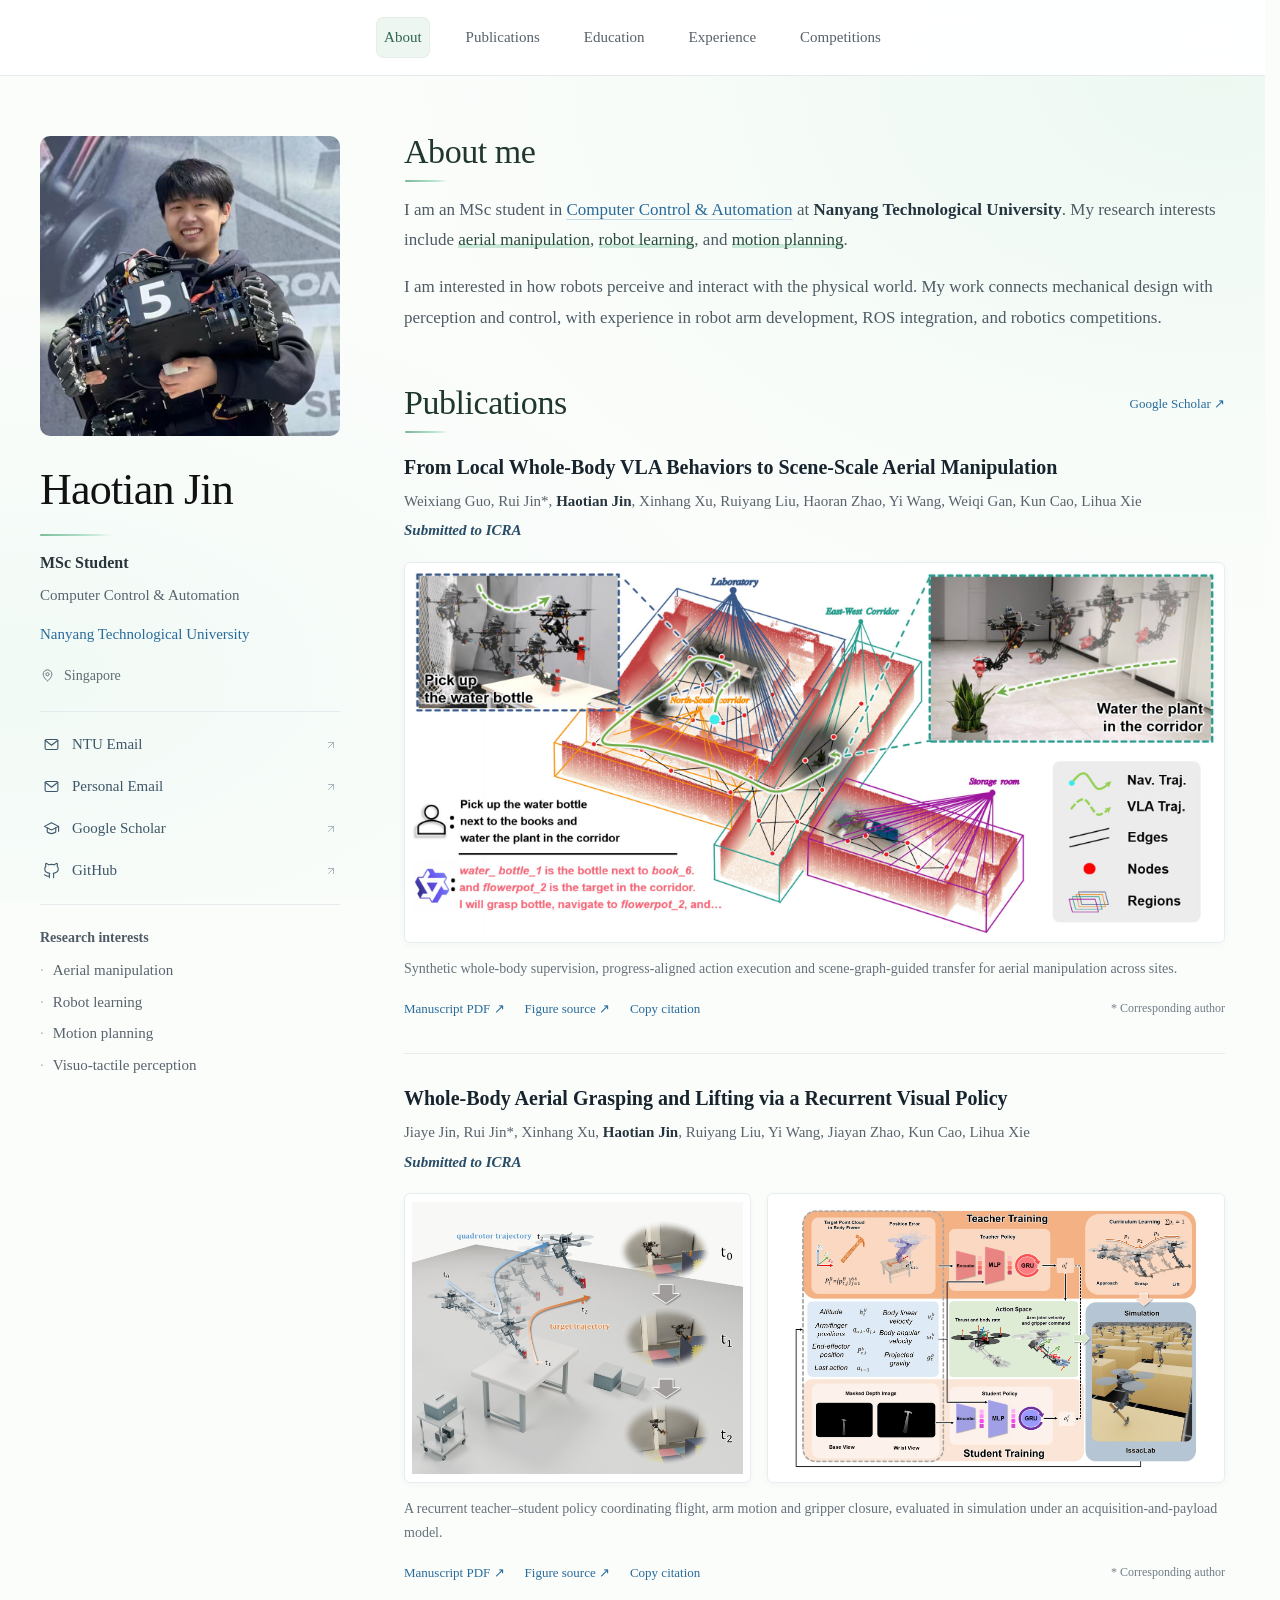
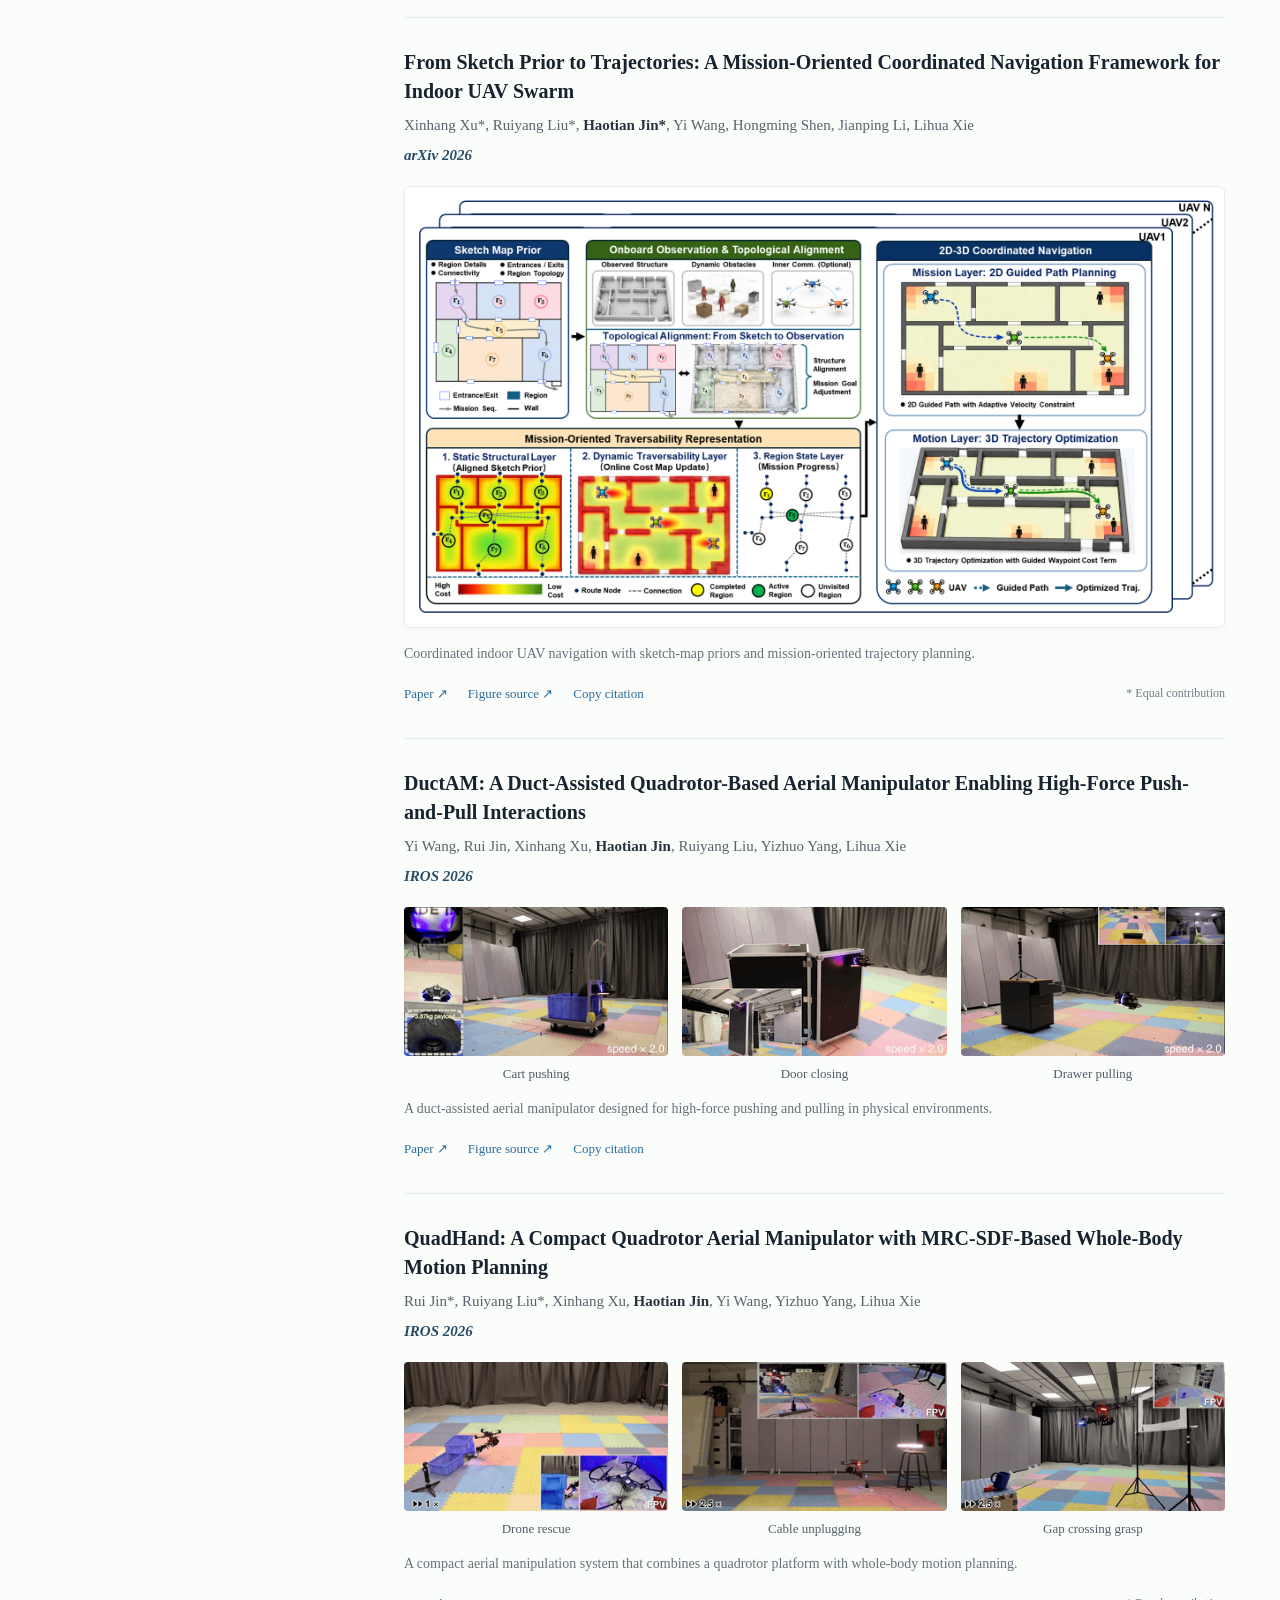
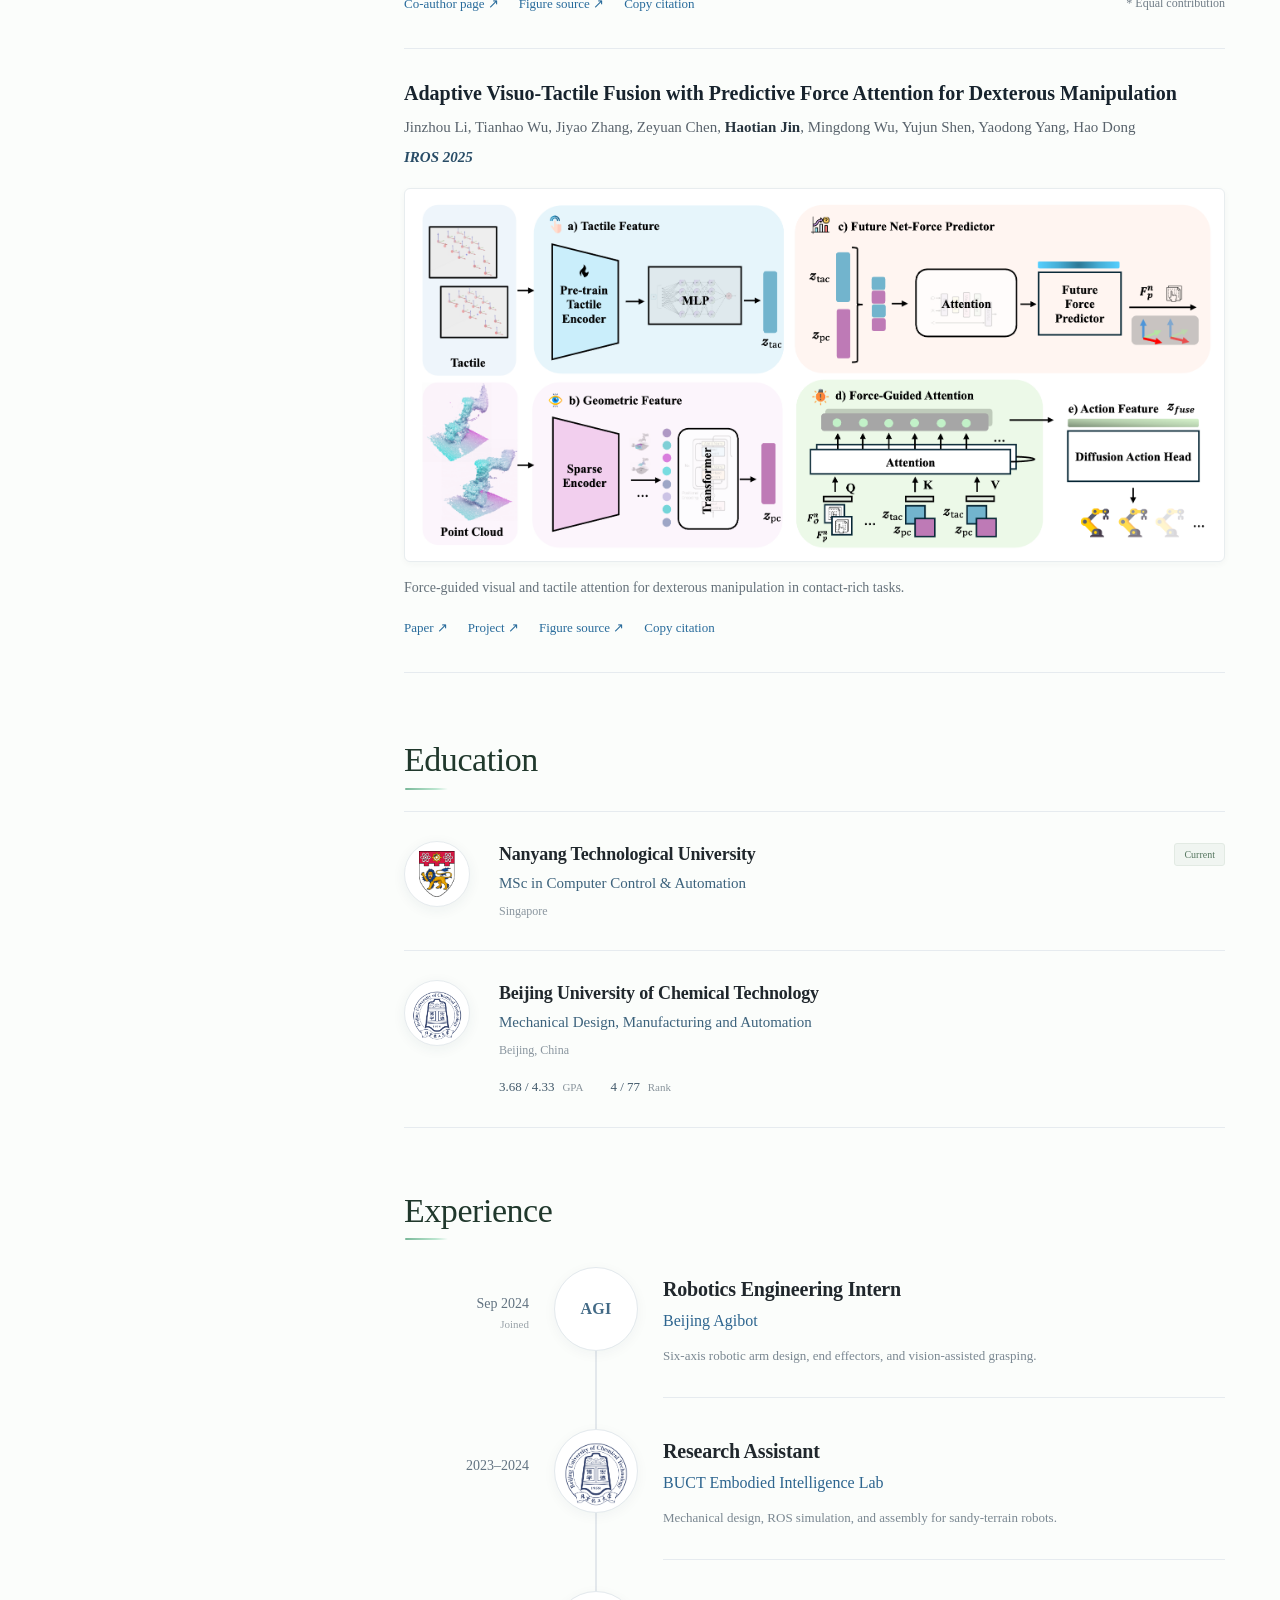
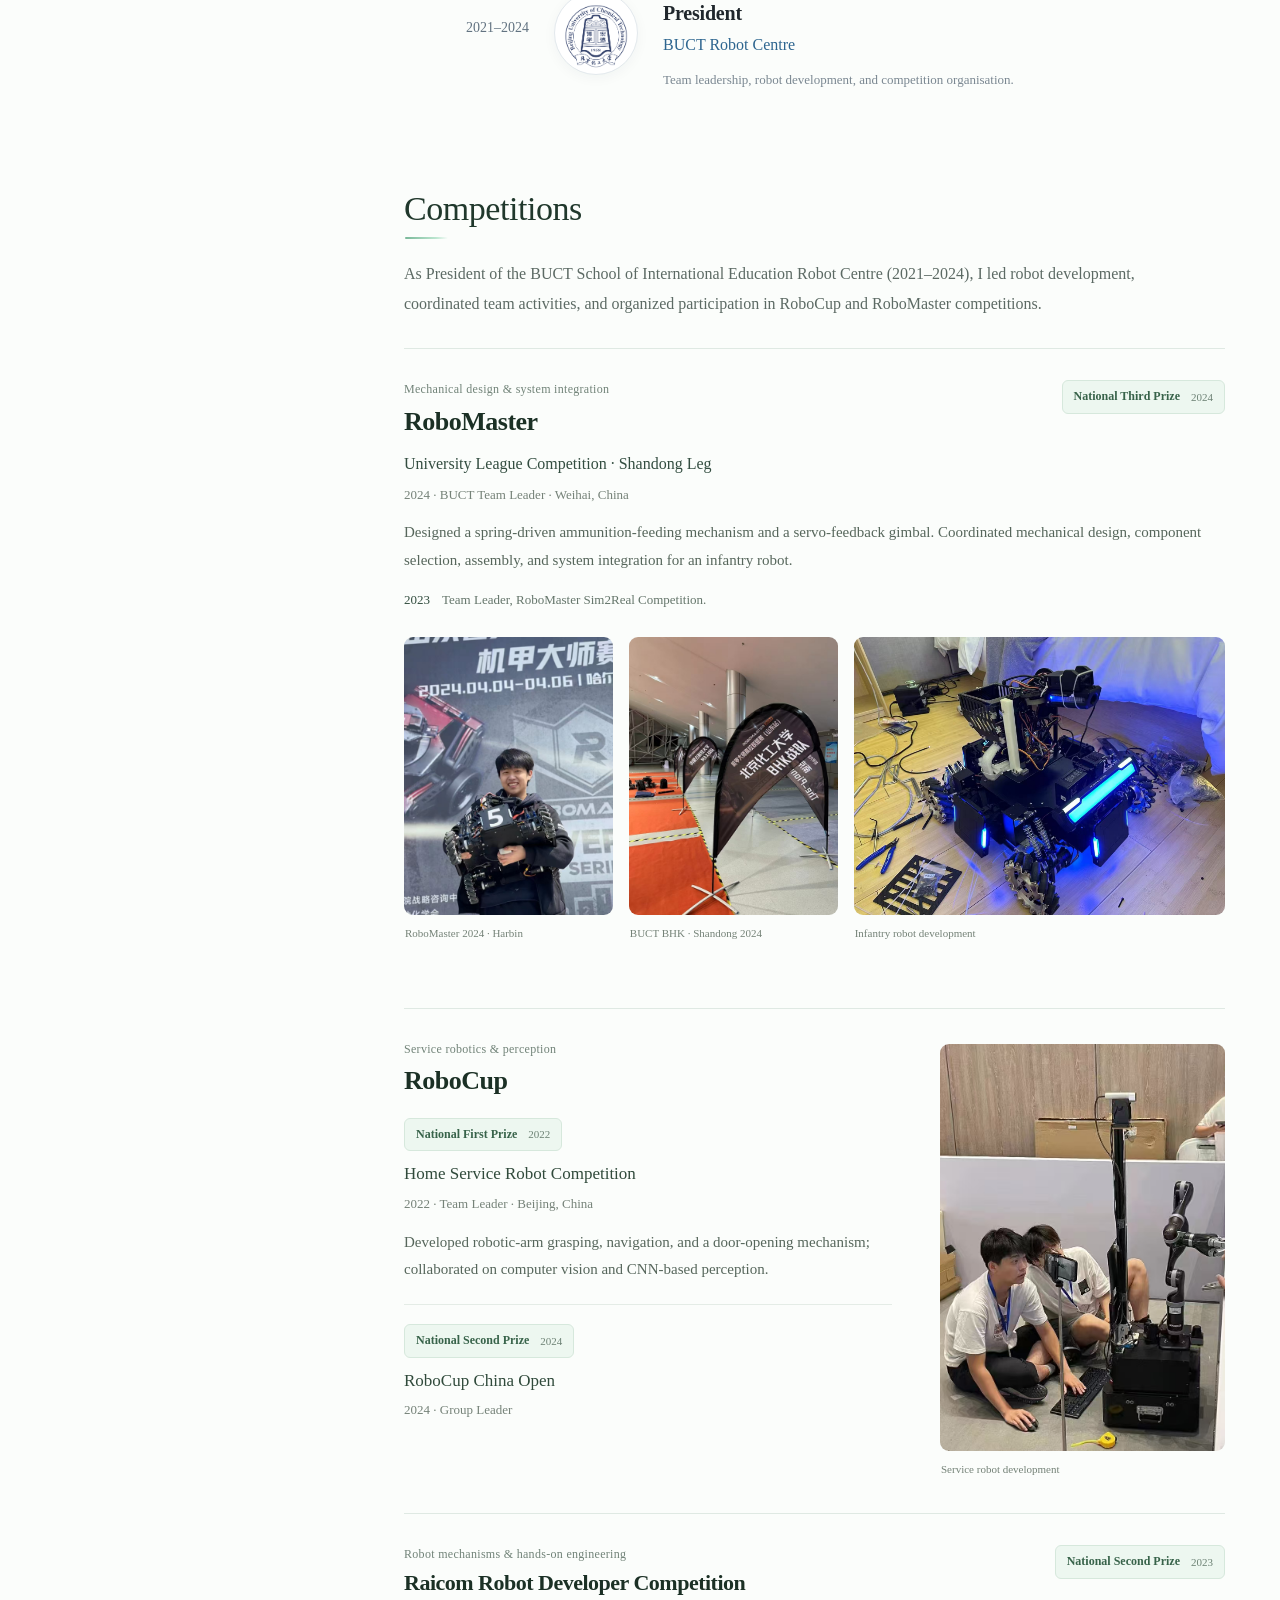
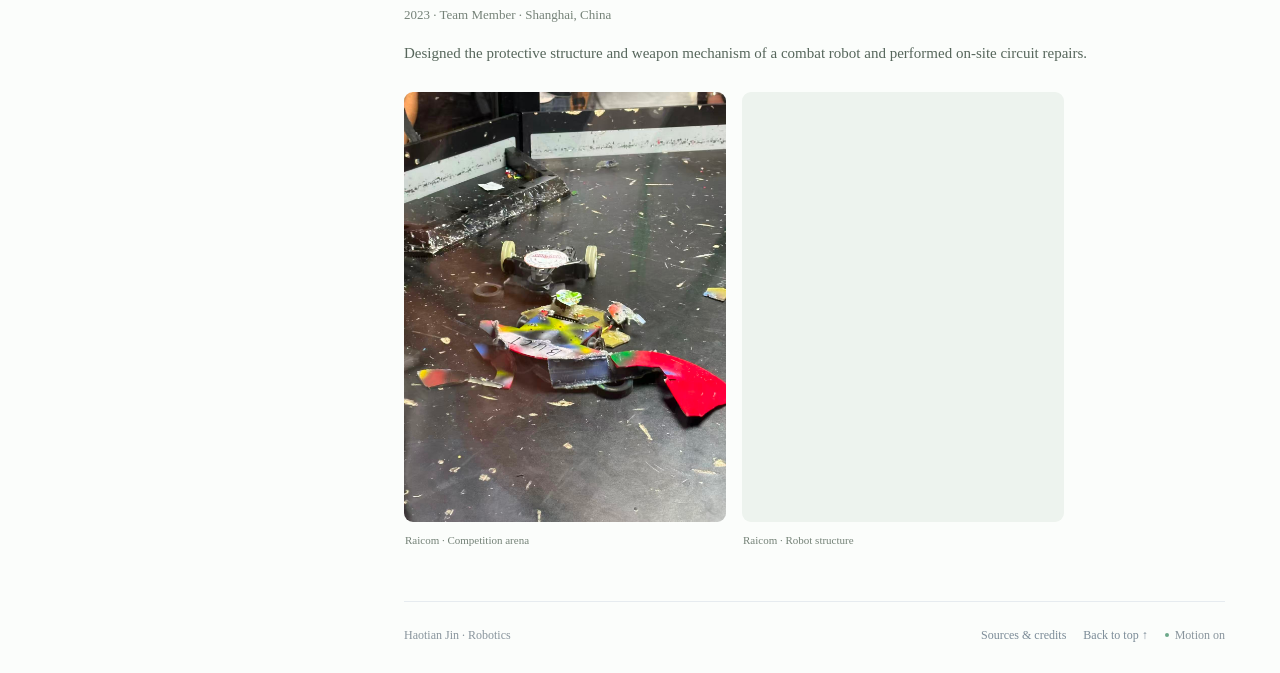
==== commit 3adaa2b3: "Add NTU email to homepage contact links" ====
--- a/index.html
+++ b/index.html
@@ -5,7 +5,7 @@
 <div class="academic-shell"><aside class="academic-profile" aria-label="Personal profile">
 <div class="profile-identity"><span class="avatar avatar-photo"><img src="assets/competitions/robomaster-harbin-2024.jpg" alt="Haotian Jin holding a RoboMaster robot" width="1080" height="1440"></span><div class="profile-name"><h1>Haotian Jin</h1><p class="profile-role">MSc Student</p><p class="profile-program">Computer Control &amp; Automation</p><a class="profile-university" href="https://www.ntu.edu.sg/" target="_blank" rel="noopener noreferrer">Nanyang Technological University</a></div></div>
 <p class="profile-location"><svg viewBox="0 0 24 24" aria-hidden="true"><path d="M19 10c0 5-7 11-7 11S5 15 5 10a7 7 0 1 1 14 0Z"/><circle cx="12" cy="10" r="2.5"/></svg>Singapore</p>
-<div class="profile-contact"><a href="mailto:Jinht2024@hotmail.com"><svg viewBox="0 0 24 24" aria-hidden="true"><rect x="3" y="5" width="18" height="14" rx="2"/><path d="m3 6 9 7 9-7"/></svg><span>Email</span><svg viewBox="0 0 24 24" aria-hidden="true"><path d="M7 17 17 7M7 7h10v10"/></svg></a><a href="https://scholar.google.com/citations?user=zth7bvwAAAAJ&amp;hl=en" class="" target="_blank" rel="noopener noreferrer"><svg viewBox="0 0 24 24" aria-hidden="true"><path d="m2 9 10-5 10 5-10 5Z"/><path d="M6 11v6c4 3 8 3 12 0v-6M22 9v7"/></svg><span>Google Scholar</span><svg viewBox="0 0 24 24" aria-hidden="true"><path d="M7 17 17 7M7 7h10v10"/></svg></a><a href="https://github.com/Haitang47" class="" target="_blank" rel="noopener noreferrer"><svg viewBox="0 0 24 24" aria-hidden="true"><path d="M9 20c-5 1-5-2-7-2M15 22v-4c0-1 .2-1.5-.5-2 4-.4 7-2 7-6 0-2-.5-3-1.5-4 .5-1.5.5-3 0-4-2 0-3 1-4 2-3-1-5-1-8 0-1-1-2-2-4-2-.5 1-.5 2.5 0 4C3 7 2.5 8 2.5 10c0 4 3 5.6 7 6-.7.5-.5 1-.5 2v4"/></svg><span>GitHub</span><svg viewBox="0 0 24 24" aria-hidden="true"><path d="M7 17 17 7M7 7h10v10"/></svg></a></div>
+<div class="profile-contact"><a href="mailto:HAOTIAN006@e.ntu.edu.sg" title="HAOTIAN006@e.ntu.edu.sg" aria-label="NTU Email: HAOTIAN006@e.ntu.edu.sg"><svg viewBox="0 0 24 24" aria-hidden="true"><rect x="3" y="5" width="18" height="14" rx="2"/><path d="m3 6 9 7 9-7"/></svg><span>NTU Email</span><svg viewBox="0 0 24 24" aria-hidden="true"><path d="M7 17 17 7M7 7h10v10"/></svg></a><a href="mailto:Jinht2024@hotmail.com"><svg viewBox="0 0 24 24" aria-hidden="true"><rect x="3" y="5" width="18" height="14" rx="2"/><path d="m3 6 9 7 9-7"/></svg><span>Personal Email</span><svg viewBox="0 0 24 24" aria-hidden="true"><path d="M7 17 17 7M7 7h10v10"/></svg></a><a href="https://scholar.google.com/citations?user=zth7bvwAAAAJ&amp;hl=en" class="" target="_blank" rel="noopener noreferrer"><svg viewBox="0 0 24 24" aria-hidden="true"><path d="m2 9 10-5 10 5-10 5Z"/><path d="M6 11v6c4 3 8 3 12 0v-6M22 9v7"/></svg><span>Google Scholar</span><svg viewBox="0 0 24 24" aria-hidden="true"><path d="M7 17 17 7M7 7h10v10"/></svg></a><a href="https://github.com/Haitang47" class="" target="_blank" rel="noopener noreferrer"><svg viewBox="0 0 24 24" aria-hidden="true"><path d="M9 20c-5 1-5-2-7-2M15 22v-4c0-1 .2-1.5-.5-2 4-.4 7-2 7-6 0-2-.5-3-1.5-4 .5-1.5.5-3 0-4-2 0-3 1-4 2-3-1-5-1-8 0-1-1-2-2-4-2-.5 1-.5 2.5 0 4C3 7 2.5 8 2.5 10c0 4 3 5.6 7 6-.7.5-.5 1-.5 2v4"/></svg><span>GitHub</span><svg viewBox="0 0 24 24" aria-hidden="true"><path d="M7 17 17 7M7 7h10v10"/></svg></a></div>
 <div class="profile-focus"><h2>Research interests</h2><ul><li>Aerial manipulation</li><li>Robot learning</li><li>Motion planning</li><li>Visuo-tactile perception</li></ul></div>
 </aside>
 <main class="academic-content" id="main"><section id="about" class="about-section"><h2 class="section-title">About me</h2><p>I am an MSc student in <a href="https://www.ntu.edu.sg/education/graduate-programme/master-of-science-in-computer-control-automation" target="_blank" rel="noopener noreferrer">Computer Control &amp; Automation</a> at <strong>Nanyang Technological University</strong>. My research interests include <span class="type-keyword">aerial manipulation</span>, <span class="type-keyword">robot learning</span>, and <span class="type-keyword">motion planning</span>.</p><p>I am interested in how robots perceive and interact with the physical world. My work connects mechanical design with perception and control, with experience in robot arm development, ROS integration, and robotics competitions.</p></section>
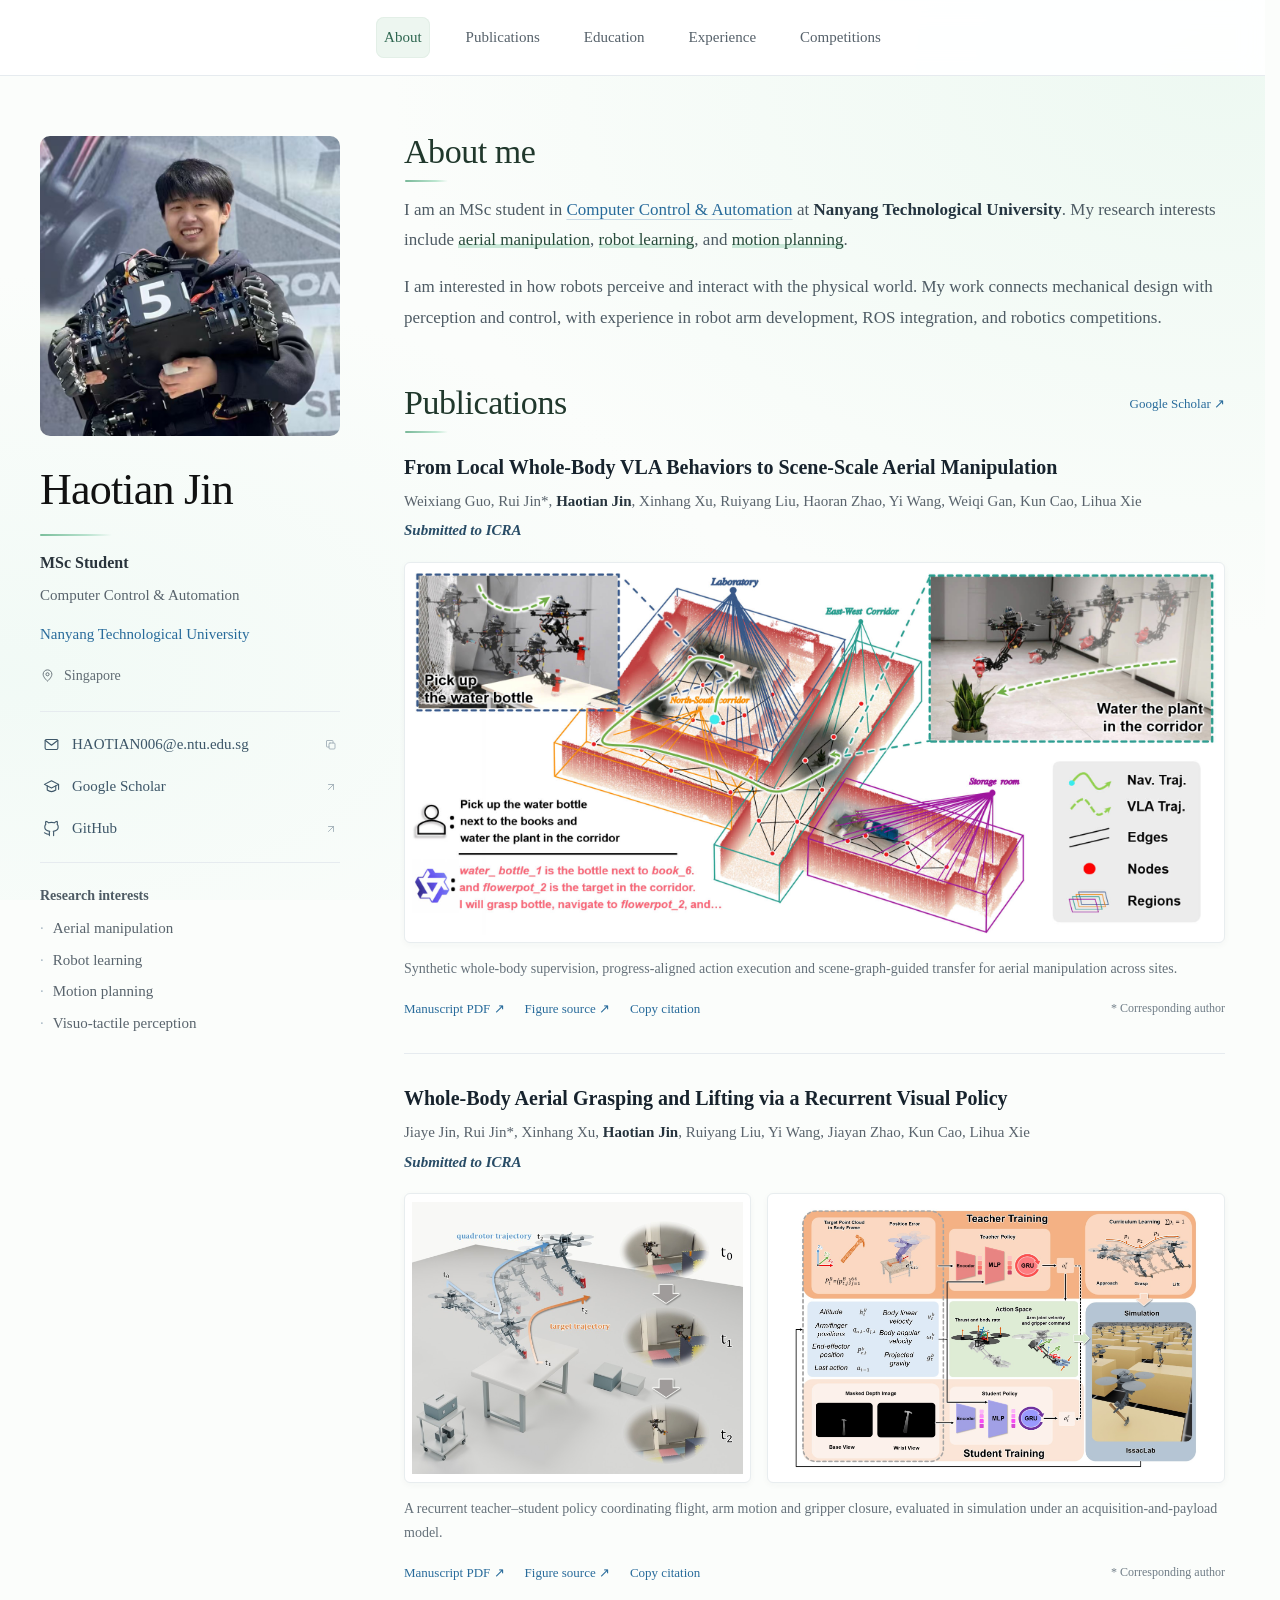
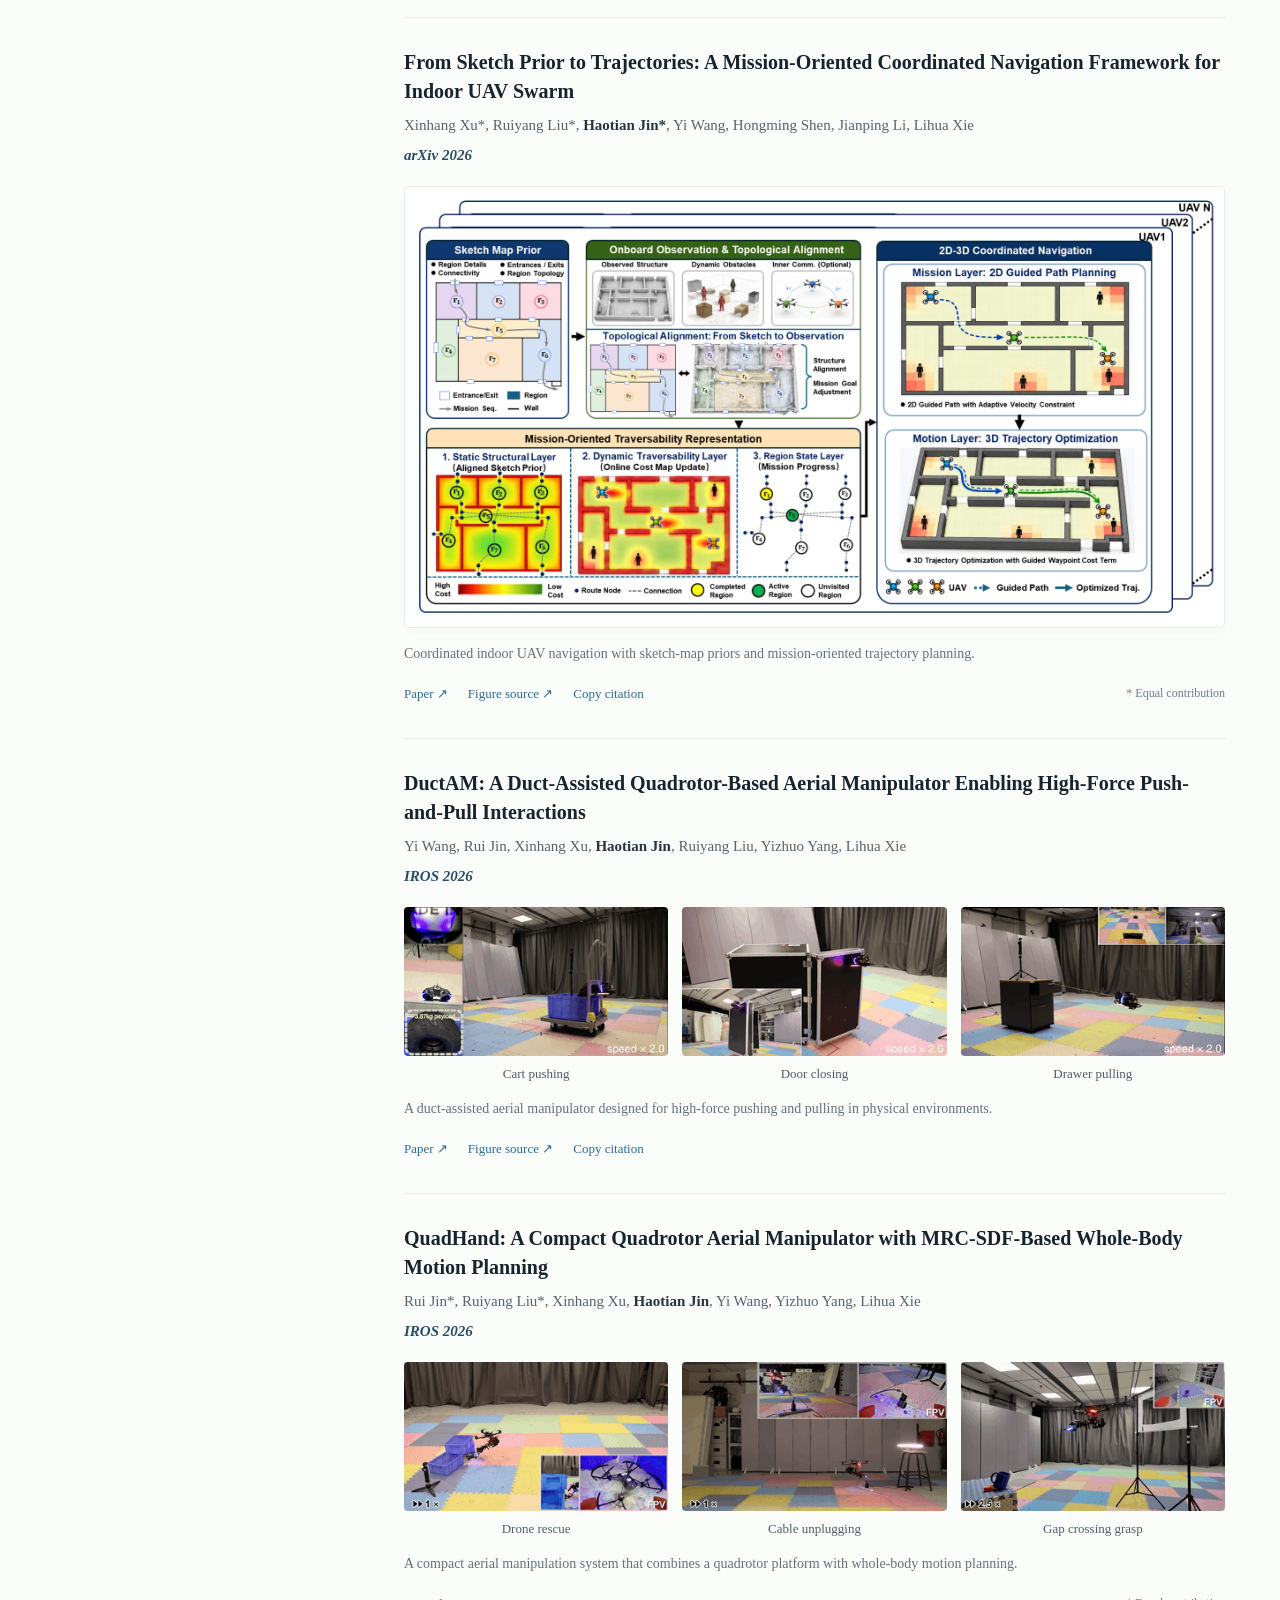
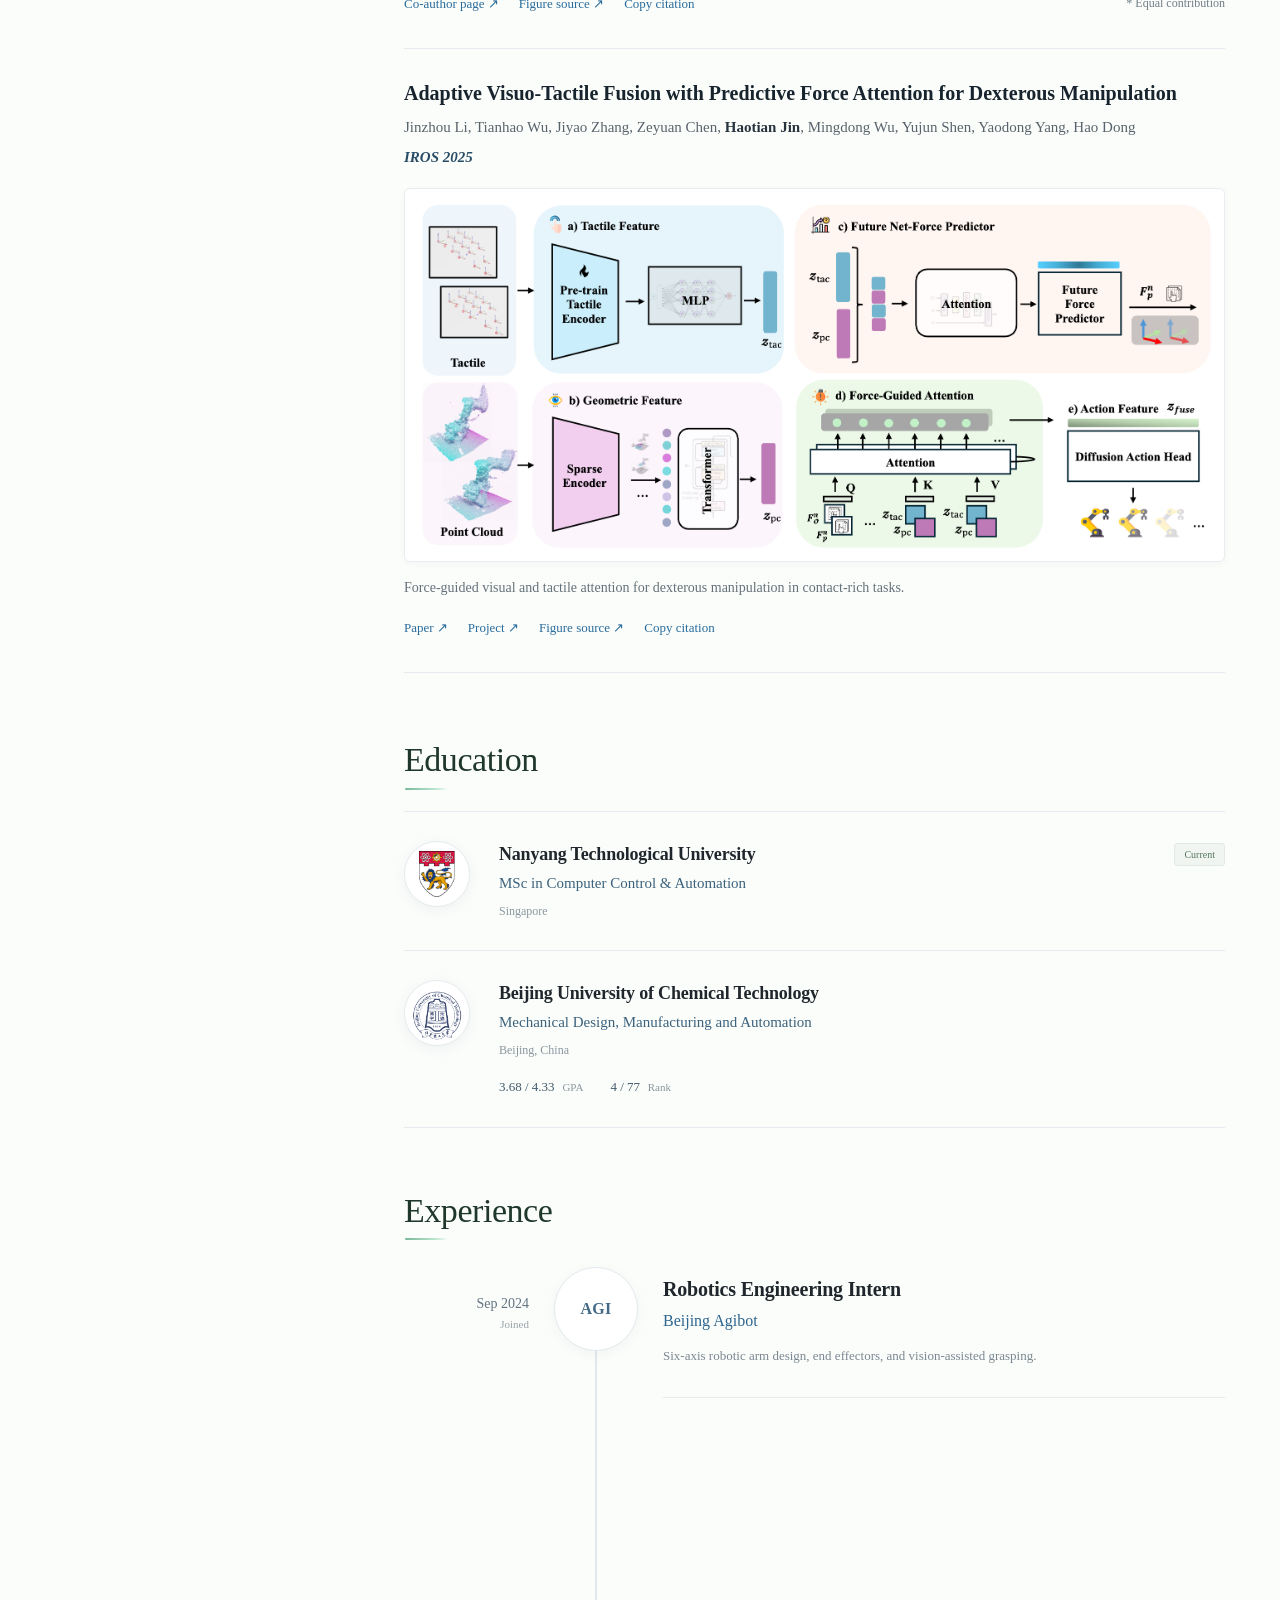
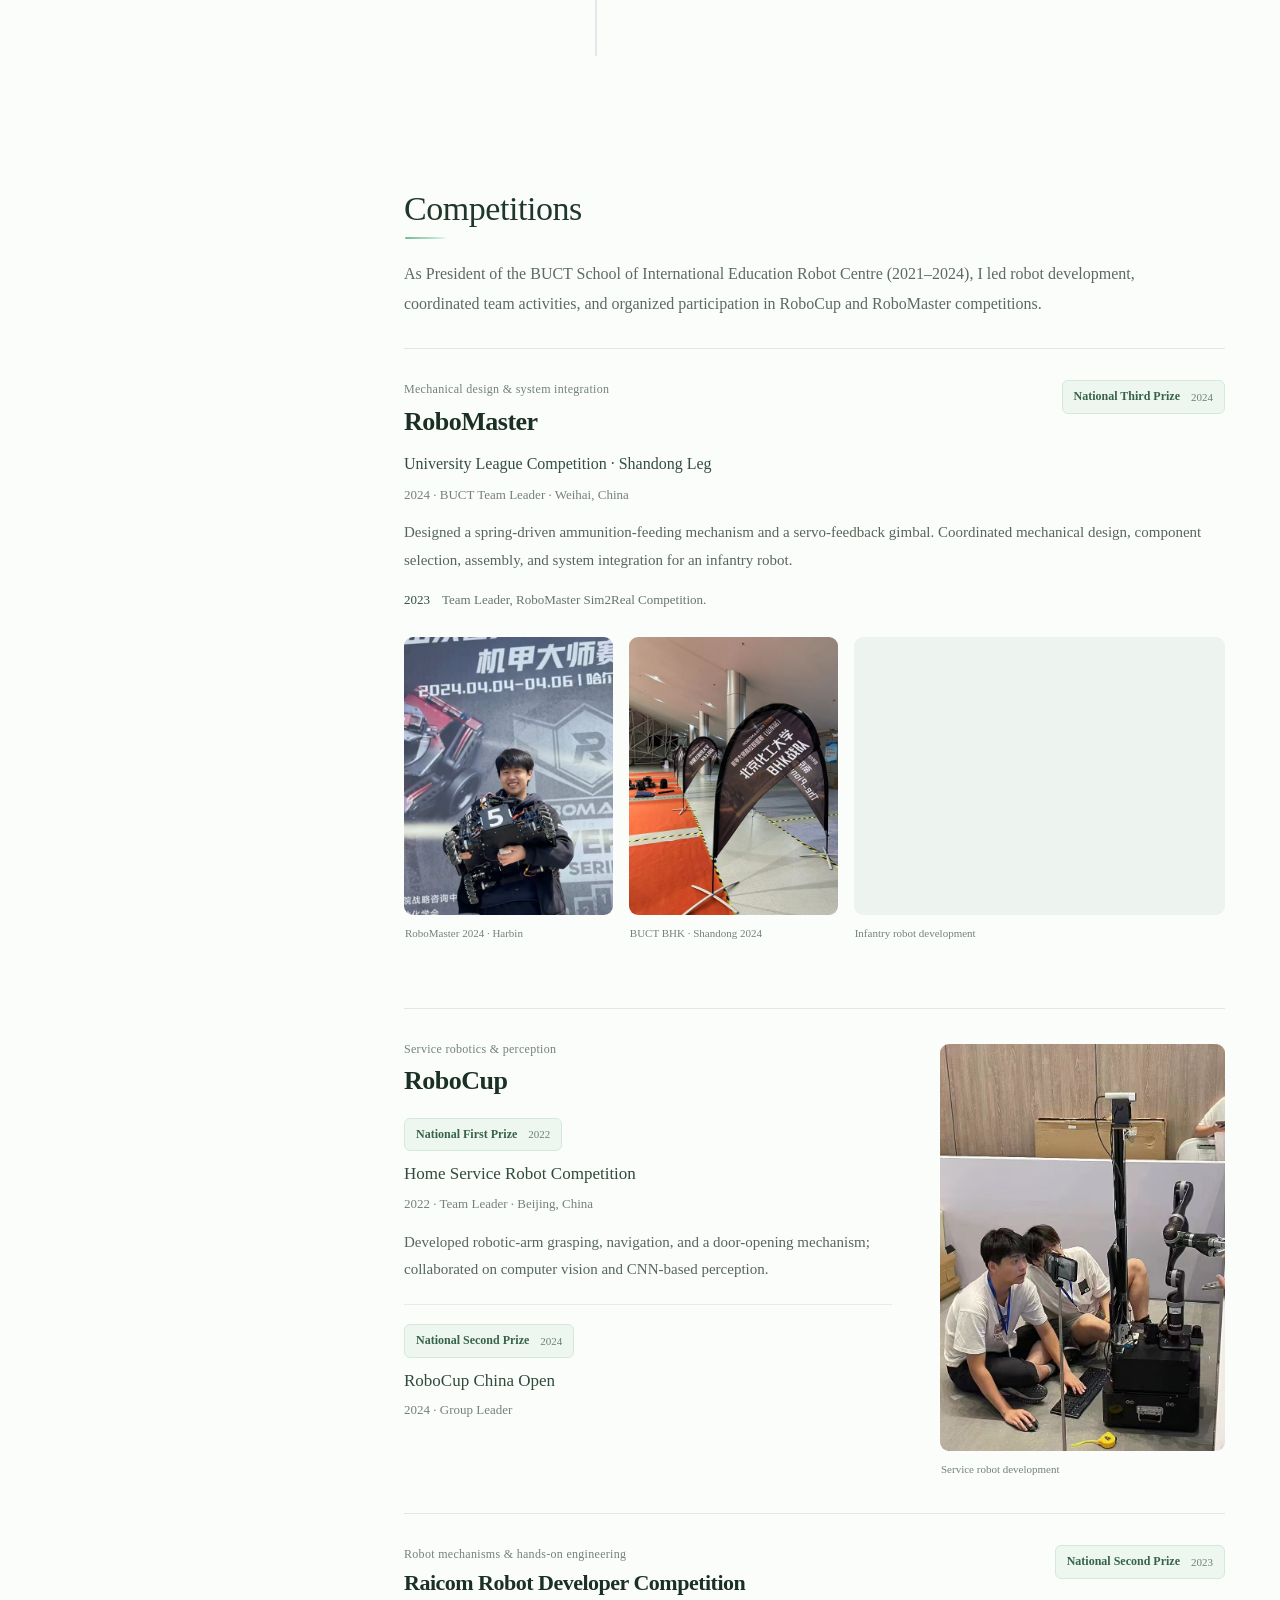
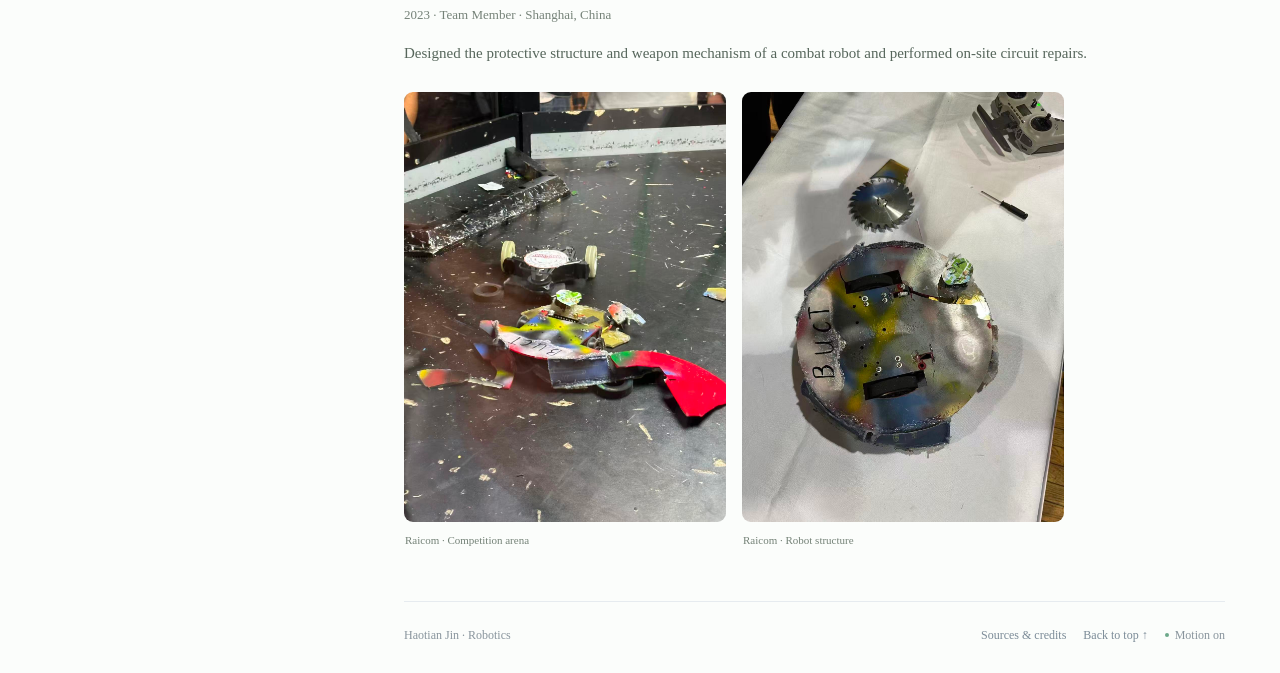
==== commit d895ba23: "Keep school email only and make contact address copyable" ====
--- a/index.html
+++ b/index.html
@@ -1,11 +1,11 @@
 <!doctype html>
-<html lang="en"><head><meta charset="utf-8"><meta name="viewport" content="width=device-width,initial-scale=1"><meta name="description" content="Haotian Jin — MSc student in Computer Control & Automation at Nanyang Technological University. Robotics, aerial manipulation and robot learning."><meta name="robots" content="index,follow"><link rel="canonical" href="https://haitang47.github.io/"><meta property="og:type" content="website"><meta property="og:title" content="Haotian Jin · Robotics"><meta property="og:description" content="Robotics, aerial manipulation, and robot learning. MSc student at Nanyang Technological University."><meta property="og:url" content="https://haitang47.github.io/"><meta name="theme-color" content="#ffffff"><title>Haotian Jin · Robotics</title><link rel="icon" type="image/svg+xml" href="assets/favicon.svg?v=47-mint-20260929"><link rel="stylesheet" href="assets/academic-focused.css?v=20260929-times1"><script defer src="assets/publications-data.js?v=20260928"></script><script defer src="assets/site.js?v=20260929-competitions1"></script><script defer src="assets/academic-focused.js?v=20260929-motion3"></script><link rel="stylesheet" href="assets/mint-effects.css?v=20260929-6"><script defer src="assets/mint-effects.js?v=20260929-5"></script><script defer src="assets/type-effects.js?v=20260929-2"></script><link rel="stylesheet" href="assets/competitions.css?v=20260929-2"></head>
+<html lang="en"><head><meta charset="utf-8"><meta name="viewport" content="width=device-width,initial-scale=1"><meta name="description" content="Haotian Jin — MSc student in Computer Control & Automation at Nanyang Technological University. Robotics, aerial manipulation and robot learning."><meta name="robots" content="index,follow"><link rel="canonical" href="https://haitang47.github.io/"><meta property="og:type" content="website"><meta property="og:title" content="Haotian Jin · Robotics"><meta property="og:description" content="Robotics, aerial manipulation, and robot learning. MSc student at Nanyang Technological University."><meta property="og:url" content="https://haitang47.github.io/"><meta name="theme-color" content="#ffffff"><title>Haotian Jin · Robotics</title><link rel="icon" type="image/svg+xml" href="assets/favicon.svg?v=47-mint-20260929"><link rel="stylesheet" href="assets/academic-focused.css?v=20260930-email-copy"><script defer src="assets/publications-data.js?v=20260928"></script><script defer src="assets/site.js?v=20260930-email-copy"></script><script defer src="assets/academic-focused.js?v=20260929-motion3"></script><link rel="stylesheet" href="assets/mint-effects.css?v=20260930-email-copy"><script defer src="assets/mint-effects.js?v=20260929-5"></script><script defer src="assets/type-effects.js?v=20260929-2"></script><link rel="stylesheet" href="assets/competitions.css?v=20260929-2"></head>
 <body class="academic academic-focused" data-academic-focused><a class="skip-link" href="#main">Skip to content</a>
 <header class="academic-top"><nav aria-label="Main navigation"><a href="#about">About</a><a href="#research">Publications</a><a href="#education">Education</a><a href="#experience">Experience</a><a href="#competitions">Competitions</a></nav></header>
 <div class="academic-shell"><aside class="academic-profile" aria-label="Personal profile">
 <div class="profile-identity"><span class="avatar avatar-photo"><img src="assets/competitions/robomaster-harbin-2024.jpg" alt="Haotian Jin holding a RoboMaster robot" width="1080" height="1440"></span><div class="profile-name"><h1>Haotian Jin</h1><p class="profile-role">MSc Student</p><p class="profile-program">Computer Control &amp; Automation</p><a class="profile-university" href="https://www.ntu.edu.sg/" target="_blank" rel="noopener noreferrer">Nanyang Technological University</a></div></div>
 <p class="profile-location"><svg viewBox="0 0 24 24" aria-hidden="true"><path d="M19 10c0 5-7 11-7 11S5 15 5 10a7 7 0 1 1 14 0Z"/><circle cx="12" cy="10" r="2.5"/></svg>Singapore</p>
-<div class="profile-contact"><a href="mailto:HAOTIAN006@e.ntu.edu.sg" title="HAOTIAN006@e.ntu.edu.sg" aria-label="NTU Email: HAOTIAN006@e.ntu.edu.sg"><svg viewBox="0 0 24 24" aria-hidden="true"><rect x="3" y="5" width="18" height="14" rx="2"/><path d="m3 6 9 7 9-7"/></svg><span>NTU Email</span><svg viewBox="0 0 24 24" aria-hidden="true"><path d="M7 17 17 7M7 7h10v10"/></svg></a><a href="mailto:Jinht2024@hotmail.com"><svg viewBox="0 0 24 24" aria-hidden="true"><rect x="3" y="5" width="18" height="14" rx="2"/><path d="m3 6 9 7 9-7"/></svg><span>Personal Email</span><svg viewBox="0 0 24 24" aria-hidden="true"><path d="M7 17 17 7M7 7h10v10"/></svg></a><a href="https://scholar.google.com/citations?user=zth7bvwAAAAJ&amp;hl=en" class="" target="_blank" rel="noopener noreferrer"><svg viewBox="0 0 24 24" aria-hidden="true"><path d="m2 9 10-5 10 5-10 5Z"/><path d="M6 11v6c4 3 8 3 12 0v-6M22 9v7"/></svg><span>Google Scholar</span><svg viewBox="0 0 24 24" aria-hidden="true"><path d="M7 17 17 7M7 7h10v10"/></svg></a><a href="https://github.com/Haitang47" class="" target="_blank" rel="noopener noreferrer"><svg viewBox="0 0 24 24" aria-hidden="true"><path d="M9 20c-5 1-5-2-7-2M15 22v-4c0-1 .2-1.5-.5-2 4-.4 7-2 7-6 0-2-.5-3-1.5-4 .5-1.5.5-3 0-4-2 0-3 1-4 2-3-1-5-1-8 0-1-1-2-2-4-2-.5 1-.5 2.5 0 4C3 7 2.5 8 2.5 10c0 4 3 5.6 7 6-.7.5-.5 1-.5 2v4"/></svg><span>GitHub</span><svg viewBox="0 0 24 24" aria-hidden="true"><path d="M7 17 17 7M7 7h10v10"/></svg></a></div>
+<div class="profile-contact"><button type="button" class="email-copy" data-copy-email="HAOTIAN006@e.ntu.edu.sg" title="Copy email address" aria-label="Copy email address: HAOTIAN006@e.ntu.edu.sg"><svg viewBox="0 0 24 24" aria-hidden="true"><rect x="3" y="5" width="18" height="14" rx="2"/><path d="m3 6 9 7 9-7"/></svg><span>HAOTIAN006@e.ntu.edu.sg</span><svg viewBox="0 0 24 24" aria-hidden="true"><rect x="8" y="8" width="12" height="12" rx="2"/><path d="M16 8V4a1 1 0 0 0-1-1H4a1 1 0 0 0-1 1v11a1 1 0 0 0 1 1h4"/></svg></button><a href="https://scholar.google.com/citations?user=zth7bvwAAAAJ&amp;hl=en" class="" target="_blank" rel="noopener noreferrer"><svg viewBox="0 0 24 24" aria-hidden="true"><path d="m2 9 10-5 10 5-10 5Z"/><path d="M6 11v6c4 3 8 3 12 0v-6M22 9v7"/></svg><span>Google Scholar</span><svg viewBox="0 0 24 24" aria-hidden="true"><path d="M7 17 17 7M7 7h10v10"/></svg></a><a href="https://github.com/Haitang47" class="" target="_blank" rel="noopener noreferrer"><svg viewBox="0 0 24 24" aria-hidden="true"><path d="M9 20c-5 1-5-2-7-2M15 22v-4c0-1 .2-1.5-.5-2 4-.4 7-2 7-6 0-2-.5-3-1.5-4 .5-1.5.5-3 0-4-2 0-3 1-4 2-3-1-5-1-8 0-1-1-2-2-4-2-.5 1-.5 2.5 0 4C3 7 2.5 8 2.5 10c0 4 3 5.6 7 6-.7.5-.5 1-.5 2v4"/></svg><span>GitHub</span><svg viewBox="0 0 24 24" aria-hidden="true"><path d="M7 17 17 7M7 7h10v10"/></svg></a></div>
 <div class="profile-focus"><h2>Research interests</h2><ul><li>Aerial manipulation</li><li>Robot learning</li><li>Motion planning</li><li>Visuo-tactile perception</li></ul></div>
 </aside>
 <main class="academic-content" id="main"><section id="about" class="about-section"><h2 class="section-title">About me</h2><p>I am an MSc student in <a href="https://www.ntu.edu.sg/education/graduate-programme/master-of-science-in-computer-control-automation" target="_blank" rel="noopener noreferrer">Computer Control &amp; Automation</a> at <strong>Nanyang Technological University</strong>. My research interests include <span class="type-keyword">aerial manipulation</span>, <span class="type-keyword">robot learning</span>, and <span class="type-keyword">motion planning</span>.</p><p>I am interested in how robots perceive and interact with the physical world. My work connects mechanical design with perception and control, with experience in robot arm development, ROS integration, and robotics competitions.</p></section>
--- a/assets/academic-focused.css
+++ b/assets/academic-focused.css
@@ -1,9 +1,9 @@
-:root{--ink:#17252f;--muted:#65737e;--accent:#286b9b;--line:#e6ebef;--header-height:76px}*{box-sizing:border-box}html{scroll-behavior:smooth;scroll-padding-top:0}body{margin:0;color:var(--ink);background:#fff;font:16px/1.75 var(--font-body);overflow-wrap:break-word}h1,h2,h3,p,figure{margin:0}h1,h2,h3{line-height:1.3}a{color:var(--accent);text-decoration:none}a:hover{text-decoration:underline;text-underline-offset:4px}button,input{font:inherit}button,a{touch-action:manipulation}button{cursor:pointer}a:focus-visible,button:focus-visible{outline:3px solid #397eb4;outline-offset:5px}img{display:block;max-width:100%}[hidden]{display:none!important}.skip-link{position:fixed;top:-70px;left:14px;z-index:100;padding:10px 16px;background:#fff}.skip-link:focus{top:12px}.academic-top{height:var(--header-height);position:sticky;top:0;z-index:20;background:#fffffff5;backdrop-filter:blur(12px);border-bottom:1px solid var(--line);display:flex;justify-content:center;align-items:center}.academic-top nav{display:flex;justify-content:center;align-items:center;flex-wrap:wrap;gap:12px 42px;padding:10px 24px;max-width:1200px}.academic-top nav a{position:relative;padding:11px 1px;color:#687581;font-size:14px;line-height:1.5;white-space:nowrap}.academic-top nav a:hover{color:var(--accent);text-decoration:none}.academic-top nav a[aria-current]{color:var(--accent)}.academic-top nav a[aria-current]:after{content:'';position:absolute;bottom:1px;left:0;right:0;height:2px;background:var(--accent);border-radius:2px}.academic-shell{max-width:1360px;margin:56px auto 0;padding:0 44px;display:grid;grid-template-columns:226px minmax(0,1fr);gap:68px;align-items:start}.academic-profile{position:sticky;top:115px;align-self:start;padding:4px 0 18px;min-width:0}.avatar{width:142px;height:142px;border-radius:50%;object-fit:cover;margin-bottom:25px;border:5px solid #fff;box-shadow:0 0 0 1px #e5ebee}.profile-name h1{font-size:31px;letter-spacing:-.9px;font-weight:650;margin-bottom:13px;color:#1b2933}.profile-role{font-size:15px;font-weight:600;line-height:1.6}.profile-program{font-size:13px;line-height:1.8;color:var(--muted);margin-top:4px;max-width:210px}.profile-university{display:block;font-size:14px;line-height:1.8;margin-top:13px;max-width:210px}.profile-location{display:flex;gap:9px;align-items:center;font-size:12px;color:#76828c;margin-top:18px}.profile-location svg{width:15px;height:15px;fill:none;stroke:currentColor;stroke-width:1.5}.profile-contact{border-top:1px solid var(--line);border-bottom:1px solid var(--line);margin-top:25px;padding:15px 0;display:grid;gap:0}.profile-contact a{display:flex;gap:12px;align-items:center;font-size:13px;line-height:1.5;padding:9px 3px;min-height:37px;color:#42596a}.profile-contact a:hover{color:var(--accent);text-decoration:none}.profile-contact svg{height:17px;width:17px;fill:none;stroke:currentColor;stroke-width:1.55;stroke-linecap:round;stroke-linejoin:round;flex-shrink:0}.profile-contact svg:last-child{height:12px;width:12px;margin-left:auto;color:#94a3ae}.profile-focus{margin-top:24px}.profile-focus h2{font-size:11px;letter-spacing:.05em;font-weight:600;color:#80909c}.profile-focus ul{list-style:none;margin:12px 0 0;padding:0;display:grid;gap:6px;color:#526574;font-size:12px}.profile-focus li:before{content:'·';padding-right:9px;color:#a7b7c3}.academic-content{min-width:0}.academic-content>section{scroll-margin-top:108px}.section-title{font-size:32px;letter-spacing:-.65px;font-weight:400;color:#172731}.about-section>.section-title{font-size:29px;margin-bottom:22px}.about-section>p{font-size:16px;line-height:1.95;color:#53616c;max-width:940px}.about-section>p+p{margin-top:16px}.about-section strong{color:#253540;font-weight:600}.about-section a{text-decoration:underline;text-decoration-color:#c7d9e5;text-underline-offset:4px}.publications-section{margin-top:50px}.section-heading{display:flex;align-items:center;justify-content:space-between;gap:20px;margin-bottom:29px}.section-heading>a{font-size:12px;white-space:nowrap}.publication{padding:0 0 37px;margin-bottom:34px;border-bottom:1px solid var(--line)}.publication:last-child{margin-bottom:0}.paper-title{font-size:21px;font-weight:650;letter-spacing:-.2px;line-height:1.45}.paper-title a{color:#17232d}.authors{font-size:15px;line-height:1.8;color:#586570;margin-top:6px}.authors strong{font-weight:650;color:#253746}.publication-status{font-size:16px;font-weight:600;font-style:italic;color:#284c66;line-height:1.6;margin-top:3px}.publication-media{margin-top:19px;display:grid;grid-template-columns:minmax(0,1fr);gap:16px}.publication-figure{min-width:0;border:1px solid #e8edef;border-radius:6px;overflow:hidden;background:#fff;box-shadow:0 2px 7px #20304109}.publication-figure>a{display:block;cursor:zoom-in;padding:7px}.publication-figure img{width:100%;height:auto}.publication-pair{grid-template-columns:minmax(0,1fr) minmax(0,1.32fr);align-items:stretch}.publication-pair .publication-figure>a{height:100%;display:flex;align-items:center;justify-content:center}.publication-pair .publication-figure img{width:100%;height:100%;object-fit:contain}.publication-details{padding-top:16px}.paper-description{font-size:13px;color:#6d7b86;line-height:1.85}.publication-bottom{display:flex;justify-content:space-between;align-items:center;flex-wrap:wrap;gap:8px 15px;margin-top:11px}.paper-links{display:flex;align-items:center;flex-wrap:wrap;gap:8px 20px;font-size:12px;line-height:1.65}.paper-links>a,.paper-links>button{padding:5px 0}.paper-links button{font:inherit;background:transparent;border:0;color:var(--accent)}.paper-links button:hover{text-decoration:underline;text-underline-offset:4px}.author-note{font-size:10px;color:#86939d}.education-section{margin-top:67px}.education-section>.section-heading,.experience-section>.section-heading{margin-bottom:30px}.education-list{border-top:1px solid var(--line)}.education-entry{display:grid;grid-template-columns:70px minmax(0,1fr);gap:25px;padding:29px 0;border-bottom:1px solid var(--line);align-items:start}.institution-monogram{width:66px;height:66px;border-radius:50%;display:grid;place-items:center;background:#fff;border:1px solid #e6ebee;box-shadow:0 3px 13px #233f5410;color:#3a6180;font:600 15px/1 var(--font-body);letter-spacing:.025em}.institution-monogram img{width:49px;height:49px;object-fit:contain}.entry-heading{display:flex;align-items:center;justify-content:space-between;gap:16px}.entry-heading h3,.entry-content h3{font-size:18px;line-height:1.5;font-weight:600;letter-spacing:-.2px}.current-label{font-size:10px;font-weight:500;color:#567760;background:#f0f5f1;border:1px solid #e2eae3;padding:3px 9px;line-height:1.5;border-radius:3px}.entry-role{font-size:15px;color:#3c627c;margin-top:3px;line-height:1.65}.entry-location{font-size:12px;color:#8a969f;margin-top:5px}.education-achievements{display:flex;flex-wrap:wrap;gap:12px 27px;font-size:11px;color:#89949c;margin-top:15px}.education-achievements b{font-size:13px;font-weight:500;color:#445b6c;margin-right:5px}.experience-section{margin-top:63px}.experience-timeline{--date-width:125px;--node-width:84px;--node-gap:25px;position:relative;padding:6px 0 0}.experience-timeline:before{content:'';position:absolute;top:44px;bottom:67px;left:calc(var(--date-width) + var(--node-gap) + var(--node-width)/2);width:2px;background:#e3e8ec;transform:translateX(-1px)}.experience-entry{display:grid;grid-template-columns:var(--date-width) var(--node-width) minmax(0,1fr);column-gap:var(--node-gap);align-items:start;position:relative;min-height:162px;padding-bottom:29px}.experience-entry:last-child{padding-bottom:0;min-height:132px}.experience-date{text-align:right;padding-top:26px;color:#78838b;font-size:14px;line-height:1.6}.experience-date time{font-size:14px;color:#627381;display:block}.experience-date>span{font-size:11px;display:block;color:#9aa3a9}.timeline-node{width:84px;height:84px;border:1px solid #e3e9ed;border-radius:50%;background:#fff;display:flex;align-items:center;justify-content:center;z-index:1;box-shadow:0 3px 13px #21394c0b;font:600 17px/1 var(--font-body);color:#37688f}.timeline-node img{width:66px;height:66px;object-fit:contain}.timeline-node.company-mark{font-size:16px;letter-spacing:.02em;color:#436a86}.experience-entry .entry-content{padding:7px 0 29px;border-bottom:1px solid var(--line);min-height:130px}.experience-entry:last-child .entry-content{border-bottom:none}.experience-entry .entry-content h3{font-size:20px;line-height:1.5;font-weight:650}.experience-entry .entry-role{font-size:16px;margin-top:4px;color:#2d658f}.entry-description{font-size:13px;color:#7a8791;line-height:1.85;margin-top:9px;max-width:600px}.academic-footer{border-top:1px solid var(--line);margin-top:46px;padding:23px 0 28px;display:flex;align-items:center;justify-content:space-between;gap:20px;color:#89959d;font-size:10px}.academic-footer>div{display:flex;flex-wrap:wrap;gap:17px}.academic-footer a{color:#7b8b97}.toast{position:fixed;left:50%;bottom:26px;transform:translate(-50%,16px);background:#253d4e;color:white;padding:11px 18px;border-radius:5px;font-size:13px;opacity:0;pointer-events:none;z-index:110;transition:opacity .2s,transform .2s;max-width:90vw;text-align:center}.toast.visible{opacity:1;transform:translate(-50%,0)}.figure-dialog{width:min(1250px,95vw);max-height:94vh;padding:0;background:#fff;border:1px solid #d8e0e5;border-radius:7px;color:#243844;overflow:auto}.figure-dialog::backdrop{background:#0c1726df}.dialog-head{display:flex;align-items:center;justify-content:space-between;gap:20px;padding:13px 19px;border-bottom:1px solid #e4eaee;font-size:12px}.dialog-close{font:inherit;background:#fff;border:1px solid #d6e0e6;color:#425867;border-radius:3px;padding:7px 11px;min-height:35px}.dialog-image{width:100%;height:min(72vh,820px);object-fit:contain;padding:17px;background:#fff}.dialog-foot{font-size:11px;line-height:1.8;padding:11px 19px 16px;color:#71818d}.dialog-foot a{display:inline-block;margin-top:4px}.dialog-foot p{margin:0}
+:root{--ink:#17252f;--muted:#65737e;--accent:#286b9b;--line:#e6ebef;--header-height:76px}*{box-sizing:border-box}html{scroll-behavior:smooth;scroll-padding-top:0}body{margin:0;color:var(--ink);background:#fff;font:16px/1.75 var(--font-body);overflow-wrap:break-word}h1,h2,h3,p,figure{margin:0}h1,h2,h3{line-height:1.3}a{color:var(--accent);text-decoration:none}a:hover{text-decoration:underline;text-underline-offset:4px}button,input{font:inherit}button,a{touch-action:manipulation}button{cursor:pointer}a:focus-visible,button:focus-visible{outline:3px solid #397eb4;outline-offset:5px}img{display:block;max-width:100%}[hidden]{display:none!important}.skip-link{position:fixed;top:-70px;left:14px;z-index:100;padding:10px 16px;background:#fff}.skip-link:focus{top:12px}.academic-top{height:var(--header-height);position:sticky;top:0;z-index:20;background:#fffffff5;backdrop-filter:blur(12px);border-bottom:1px solid var(--line);display:flex;justify-content:center;align-items:center}.academic-top nav{display:flex;justify-content:center;align-items:center;flex-wrap:wrap;gap:12px 42px;padding:10px 24px;max-width:1200px}.academic-top nav a{position:relative;padding:11px 1px;color:#687581;font-size:14px;line-height:1.5;white-space:nowrap}.academic-top nav a:hover{color:var(--accent);text-decoration:none}.academic-top nav a[aria-current]{color:var(--accent)}.academic-top nav a[aria-current]:after{content:'';position:absolute;bottom:1px;left:0;right:0;height:2px;background:var(--accent);border-radius:2px}.academic-shell{max-width:1360px;margin:56px auto 0;padding:0 44px;display:grid;grid-template-columns:226px minmax(0,1fr);gap:68px;align-items:start}.academic-profile{position:sticky;top:115px;align-self:start;padding:4px 0 18px;min-width:0}.avatar{width:142px;height:142px;border-radius:50%;object-fit:cover;margin-bottom:25px;border:5px solid #fff;box-shadow:0 0 0 1px #e5ebee}.profile-name h1{font-size:31px;letter-spacing:-.9px;font-weight:650;margin-bottom:13px;color:#1b2933}.profile-role{font-size:15px;font-weight:600;line-height:1.6}.profile-program{font-size:13px;line-height:1.8;color:var(--muted);margin-top:4px;max-width:210px}.profile-university{display:block;font-size:14px;line-height:1.8;margin-top:13px;max-width:210px}.profile-location{display:flex;gap:9px;align-items:center;font-size:12px;color:#76828c;margin-top:18px}.profile-location svg{width:15px;height:15px;fill:none;stroke:currentColor;stroke-width:1.5}.profile-contact{border-top:1px solid var(--line);border-bottom:1px solid var(--line);margin-top:25px;padding:15px 0;display:grid;gap:0}.profile-contact :is(a, .email-copy){display:flex;gap:12px;align-items:center;font-size:13px;line-height:1.5;padding:9px 3px;min-height:37px;color:#42596a}.profile-contact :is(a, .email-copy):hover{color:var(--accent);text-decoration:none}.profile-contact svg{height:17px;width:17px;fill:none;stroke:currentColor;stroke-width:1.55;stroke-linecap:round;stroke-linejoin:round;flex-shrink:0}.profile-contact svg:last-child{height:12px;width:12px;margin-left:auto;color:#94a3ae}.profile-focus{margin-top:24px}.profile-focus h2{font-size:11px;letter-spacing:.05em;font-weight:600;color:#80909c}.profile-focus ul{list-style:none;margin:12px 0 0;padding:0;display:grid;gap:6px;color:#526574;font-size:12px}.profile-focus li:before{content:'·';padding-right:9px;color:#a7b7c3}.academic-content{min-width:0}.academic-content>section{scroll-margin-top:108px}.section-title{font-size:32px;letter-spacing:-.65px;font-weight:400;color:#172731}.about-section>.section-title{font-size:29px;margin-bottom:22px}.about-section>p{font-size:16px;line-height:1.95;color:#53616c;max-width:940px}.about-section>p+p{margin-top:16px}.about-section strong{color:#253540;font-weight:600}.about-section a{text-decoration:underline;text-decoration-color:#c7d9e5;text-underline-offset:4px}.publications-section{margin-top:50px}.section-heading{display:flex;align-items:center;justify-content:space-between;gap:20px;margin-bottom:29px}.section-heading>a{font-size:12px;white-space:nowrap}.publication{padding:0 0 37px;margin-bottom:34px;border-bottom:1px solid var(--line)}.publication:last-child{margin-bottom:0}.paper-title{font-size:21px;font-weight:650;letter-spacing:-.2px;line-height:1.45}.paper-title a{color:#17232d}.authors{font-size:15px;line-height:1.8;color:#586570;margin-top:6px}.authors strong{font-weight:650;color:#253746}.publication-status{font-size:16px;font-weight:600;font-style:italic;color:#284c66;line-height:1.6;margin-top:3px}.publication-media{margin-top:19px;display:grid;grid-template-columns:minmax(0,1fr);gap:16px}.publication-figure{min-width:0;border:1px solid #e8edef;border-radius:6px;overflow:hidden;background:#fff;box-shadow:0 2px 7px #20304109}.publication-figure>a{display:block;cursor:zoom-in;padding:7px}.publication-figure img{width:100%;height:auto}.publication-pair{grid-template-columns:minmax(0,1fr) minmax(0,1.32fr);align-items:stretch}.publication-pair .publication-figure>a{height:100%;display:flex;align-items:center;justify-content:center}.publication-pair .publication-figure img{width:100%;height:100%;object-fit:contain}.publication-details{padding-top:16px}.paper-description{font-size:13px;color:#6d7b86;line-height:1.85}.publication-bottom{display:flex;justify-content:space-between;align-items:center;flex-wrap:wrap;gap:8px 15px;margin-top:11px}.paper-links{display:flex;align-items:center;flex-wrap:wrap;gap:8px 20px;font-size:12px;line-height:1.65}.paper-links>a,.paper-links>button{padding:5px 0}.paper-links button{font:inherit;background:transparent;border:0;color:var(--accent)}.paper-links button:hover{text-decoration:underline;text-underline-offset:4px}.author-note{font-size:10px;color:#86939d}.education-section{margin-top:67px}.education-section>.section-heading,.experience-section>.section-heading{margin-bottom:30px}.education-list{border-top:1px solid var(--line)}.education-entry{display:grid;grid-template-columns:70px minmax(0,1fr);gap:25px;padding:29px 0;border-bottom:1px solid var(--line);align-items:start}.institution-monogram{width:66px;height:66px;border-radius:50%;display:grid;place-items:center;background:#fff;border:1px solid #e6ebee;box-shadow:0 3px 13px #233f5410;color:#3a6180;font:600 15px/1 var(--font-body);letter-spacing:.025em}.institution-monogram img{width:49px;height:49px;object-fit:contain}.entry-heading{display:flex;align-items:center;justify-content:space-between;gap:16px}.entry-heading h3,.entry-content h3{font-size:18px;line-height:1.5;font-weight:600;letter-spacing:-.2px}.current-label{font-size:10px;font-weight:500;color:#567760;background:#f0f5f1;border:1px solid #e2eae3;padding:3px 9px;line-height:1.5;border-radius:3px}.entry-role{font-size:15px;color:#3c627c;margin-top:3px;line-height:1.65}.entry-location{font-size:12px;color:#8a969f;margin-top:5px}.education-achievements{display:flex;flex-wrap:wrap;gap:12px 27px;font-size:11px;color:#89949c;margin-top:15px}.education-achievements b{font-size:13px;font-weight:500;color:#445b6c;margin-right:5px}.experience-section{margin-top:63px}.experience-timeline{--date-width:125px;--node-width:84px;--node-gap:25px;position:relative;padding:6px 0 0}.experience-timeline:before{content:'';position:absolute;top:44px;bottom:67px;left:calc(var(--date-width) + var(--node-gap) + var(--node-width)/2);width:2px;background:#e3e8ec;transform:translateX(-1px)}.experience-entry{display:grid;grid-template-columns:var(--date-width) var(--node-width) minmax(0,1fr);column-gap:var(--node-gap);align-items:start;position:relative;min-height:162px;padding-bottom:29px}.experience-entry:last-child{padding-bottom:0;min-height:132px}.experience-date{text-align:right;padding-top:26px;color:#78838b;font-size:14px;line-height:1.6}.experience-date time{font-size:14px;color:#627381;display:block}.experience-date>span{font-size:11px;display:block;color:#9aa3a9}.timeline-node{width:84px;height:84px;border:1px solid #e3e9ed;border-radius:50%;background:#fff;display:flex;align-items:center;justify-content:center;z-index:1;box-shadow:0 3px 13px #21394c0b;font:600 17px/1 var(--font-body);color:#37688f}.timeline-node img{width:66px;height:66px;object-fit:contain}.timeline-node.company-mark{font-size:16px;letter-spacing:.02em;color:#436a86}.experience-entry .entry-content{padding:7px 0 29px;border-bottom:1px solid var(--line);min-height:130px}.experience-entry:last-child .entry-content{border-bottom:none}.experience-entry .entry-content h3{font-size:20px;line-height:1.5;font-weight:650}.experience-entry .entry-role{font-size:16px;margin-top:4px;color:#2d658f}.entry-description{font-size:13px;color:#7a8791;line-height:1.85;margin-top:9px;max-width:600px}.academic-footer{border-top:1px solid var(--line);margin-top:46px;padding:23px 0 28px;display:flex;align-items:center;justify-content:space-between;gap:20px;color:#89959d;font-size:10px}.academic-footer>div{display:flex;flex-wrap:wrap;gap:17px}.academic-footer a{color:#7b8b97}.toast{position:fixed;left:50%;bottom:26px;transform:translate(-50%,16px);background:#253d4e;color:white;padding:11px 18px;border-radius:5px;font-size:13px;opacity:0;pointer-events:none;z-index:110;transition:opacity .2s,transform .2s;max-width:90vw;text-align:center}.toast.visible{opacity:1;transform:translate(-50%,0)}.figure-dialog{width:min(1250px,95vw);max-height:94vh;padding:0;background:#fff;border:1px solid #d8e0e5;border-radius:7px;color:#243844;overflow:auto}.figure-dialog::backdrop{background:#0c1726df}.dialog-head{display:flex;align-items:center;justify-content:space-between;gap:20px;padding:13px 19px;border-bottom:1px solid #e4eaee;font-size:12px}.dialog-close{font:inherit;background:#fff;border:1px solid #d6e0e6;color:#425867;border-radius:3px;padding:7px 11px;min-height:35px}.dialog-image{width:100%;height:min(72vh,820px);object-fit:contain;padding:17px;background:#fff}.dialog-foot{font-size:11px;line-height:1.8;padding:11px 19px 16px;color:#71818d}.dialog-foot a{display:inline-block;margin-top:4px}.dialog-foot p{margin:0}
 @media(min-width:1600px){.academic-shell{max-width:1450px;grid-template-columns:240px minmax(0,1fr);gap:80px}.paper-title{font-size:23px}.authors{font-size:16px}.publication-status{font-size:17px}.section-title{font-size:35px}}
 @media(max-width:1100px){.academic-shell{padding:0 32px;grid-template-columns:195px minmax(0,1fr);gap:42px;margin-top:42px}.avatar{width:126px;height:126px}.profile-name h1{font-size:29px}.profile-program,.profile-university{max-width:190px}.paper-title{font-size:20px}.authors{font-size:14px}.publication-status{font-size:15px}.experience-timeline{--date-width:91px;--node-width:68px;--node-gap:19px}.timeline-node{height:68px;width:68px;font-size:15px}.timeline-node img{width:52px;height:52px}.experience-timeline:before{top:34px}.experience-date{padding-top:17px}.experience-date time{font-size:12px}.experience-entry .entry-content h3{font-size:18px}.experience-entry .entry-role{font-size:15px}.experience-entry .entry-content{padding-top:0}.entry-description{font-size:12px}.entry-heading h3{font-size:17px}.education-entry{gap:20px;grid-template-columns:60px minmax(0,1fr)}.institution-monogram{width:60px;height:60px}.institution-monogram img{width:46px;height:46px}.entry-role{font-size:14px}}
-@media(max-width:820px){:root{--header-height:66px}.academic-shell{grid-template-columns:168px minmax(0,1fr);gap:31px;padding:0 25px;margin-top:35px}.academic-profile{top:98px}.profile-name h1{font-size:26px}.avatar{width:112px;height:112px;margin-bottom:22px}.profile-role{font-size:13px}.profile-program{font-size:12px}.profile-university{font-size:12px}.profile-location{font-size:11px;margin-top:16px}.profile-contact a{font-size:12px;gap:10px}.profile-contact{margin-top:20px}.profile-focus ul{font-size:11px}.section-title{font-size:28px}.about-section>.section-title{font-size:26px}.about-section>p{font-size:15px}.academic-top nav{gap:12px 32px}.academic-top nav a{font-size:13px}.publications-section{margin-top:36px}.section-heading{margin-bottom:23px}.paper-title{font-size:19px}.authors{font-size:13px}.publication-status{font-size:14px}.publication-media{margin-top:16px;gap:11px}.publication-figure>a{padding:5px}.publication-details{padding-top:13px}.paper-description{font-size:12px}.paper-links{font-size:11px;gap:8px 15px}.publication-bottom{display:block}.author-note{display:block;margin-top:6px}.experience-timeline{--date-width:68px;--node-width:54px;--node-gap:14px}.timeline-node{width:54px;height:54px;font-size:12px}.timeline-node.company-mark{font-size:13px}.timeline-node img{width:43px;height:43px}.experience-timeline:before{top:30px;bottom:100px}.experience-date{padding-top:12px}.experience-date time{font-size:10px}.experience-date>span{font-size:9px}.experience-entry .entry-content h3{font-size:16px}.experience-entry .entry-role{font-size:14px}.experience-entry .entry-description{font-size:12px}.experience-entry{min-height:157px;padding-bottom:22px}.education-entry{grid-template-columns:52px minmax(0,1fr);gap:16px}.institution-monogram{width:52px;height:52px;font-size:12px}.institution-monogram img{width:40px;height:40px}.entry-heading{flex-wrap:wrap;gap:8px}.entry-heading h3{font-size:16px}.education-entry .entry-role{font-size:13px}.education-achievements{gap:8px 20px}.education-achievements b{font-size:12px}.current-label{font-size:9px}.education-section{margin-top:47px}.experience-section{margin-top:47px}.academic-footer{display:block;line-height:1.8}.academic-footer>div{margin-top:9px}}
-@media(max-width:650px){:root{--header-height:62px}html{scroll-padding-top:0}.academic-top nav{padding:8px 16px;gap:8px 25px}.academic-top nav a{font-size:12px;padding:10px 0}.academic-shell{display:block;padding:0 23px;margin-top:28px}.academic-content>section{scroll-margin-top:86px}.academic-profile{position:static;padding-bottom:25px;margin-bottom:32px;border-bottom:1px solid var(--line)}.profile-identity{display:grid;grid-template-columns:86px minmax(0,1fr);gap:23px;align-items:start}.avatar{height:86px;width:86px;margin:4px 0 0;border-width:3px}.profile-name h1{font-size:29px;margin-bottom:7px}.profile-role{font-size:13px}.profile-program{max-width:none;font-size:12px;margin-top:2px}.profile-university{font-size:12px;max-width:none;margin-top:7px}.profile-location{margin:12px 0 0 109px;font-size:11px}.profile-contact{border:0;padding:0;margin-top:19px;display:flex;flex-wrap:wrap;gap:2px 23px}.profile-contact a{padding:7px 0;min-height:34px;font-size:12px;gap:8px}.profile-contact svg{height:15px;width:15px}.profile-contact svg:last-child{display:none}.profile-focus{margin-top:18px}.profile-focus h2{font-size:10px}.profile-focus ul{display:flex;flex-wrap:wrap;gap:5px 16px;margin-top:9px;font-size:11px}.profile-focus li:before{padding-right:6px}.about-section>.section-title{font-size:27px;margin-bottom:17px}.about-section>p{font-size:15px;line-height:1.9}.about-section>p+p{margin-top:13px}.publications-section{margin-top:35px}.section-title{font-size:29px}.section-heading{margin-bottom:24px}.section-heading>a{font-size:11px}.paper-title{font-size:19px;line-height:1.5;letter-spacing:-.2px}.authors{font-size:13px;line-height:1.8;margin-top:9px}.publication-status{font-size:14px;margin-top:5px}.publication{padding-bottom:29px;margin-bottom:28px}.publication-figure{border-radius:5px}.publication-figure>a{padding:5px}.publication-pair{grid-template-columns:1fr}.publication-pair .publication-figure>a{height:auto}.publication-pair .publication-figure img{height:auto}.publication-pair .publication-figure:first-child{max-width:100%}.publication-details{padding-top:14px}.paper-description{font-size:13px;line-height:1.8}.paper-links{font-size:11px;gap:6px 16px}.author-note{font-size:10px}.experience-timeline{--date-width:78px;--node-width:62px;--node-gap:15px}.timeline-node{width:62px;height:62px;font-size:13px}.timeline-node.company-mark{font-size:14px}.timeline-node img{width:47px;height:47px}.experience-timeline:before{top:36px;bottom:110px}.experience-date{padding-top:16px}.experience-date time{font-size:11px}.experience-entry .entry-content h3{font-size:17px;line-height:1.5}.experience-entry .entry-role{font-size:14px;line-height:1.7}.experience-entry .entry-description{font-size:12px;line-height:1.8;margin-top:7px}.experience-entry .entry-content{padding-bottom:24px}.experience-entry{min-height:177px}.education-entry{grid-template-columns:58px minmax(0,1fr);gap:18px;padding:25px 0}.institution-monogram{width:58px;height:58px;font-size:13px}.institution-monogram img{height:45px;width:45px}.entry-heading h3{font-size:17px}.education-entry .entry-role{font-size:14px}.education-achievements{font-size:11px}.education-achievements b{font-size:12px}.dialog-head{padding:10px 13px;font-size:11px}.dialog-image{padding:7px;height:65vh}.dialog-foot{padding:10px 13px;font-size:10px}.academic-footer{margin-top:30px;font-size:10px}.academic-footer>div{gap:16px}}
-@media(max-width:420px){.academic-shell{padding:0 19px}.academic-top nav{gap:19px}.academic-top nav a{font-size:11px}.profile-identity{grid-template-columns:76px minmax(0,1fr);gap:20px}.avatar{width:76px;height:76px}.profile-name h1{font-size:27px}.profile-location{margin-left:96px}.profile-contact{gap:16px}.profile-contact a{font-size:11px}.profile-focus ul{font-size:10px;gap:5px 11px}.experience-timeline{--date-width:53px;--node-width:48px;--node-gap:11px}.timeline-node{height:48px;width:48px;font-size:10px}.timeline-node.company-mark{font-size:11px}.timeline-node img{width:38px;height:38px}.experience-timeline:before{top:30px;bottom:117px}.experience-date{padding-top:10px}.experience-date time{font-size:10px;line-height:1.65}.experience-date>span{font-size:8px}.experience-entry .entry-content h3{font-size:16px}.experience-entry .entry-role{font-size:13px}.experience-entry .entry-description{font-size:12px}.experience-entry{min-height:183px}.section-heading{gap:12px}.section-heading>a{font-size:10px}.paper-title{font-size:18px}.authors{font-size:12px}.publication-status{font-size:13px}.section-title{font-size:28px}}
+@media(max-width:820px){:root{--header-height:66px}.academic-shell{grid-template-columns:168px minmax(0,1fr);gap:31px;padding:0 25px;margin-top:35px}.academic-profile{top:98px}.profile-name h1{font-size:26px}.avatar{width:112px;height:112px;margin-bottom:22px}.profile-role{font-size:13px}.profile-program{font-size:12px}.profile-university{font-size:12px}.profile-location{font-size:11px;margin-top:16px}.profile-contact :is(a, .email-copy){font-size:12px;gap:10px}.profile-contact{margin-top:20px}.profile-focus ul{font-size:11px}.section-title{font-size:28px}.about-section>.section-title{font-size:26px}.about-section>p{font-size:15px}.academic-top nav{gap:12px 32px}.academic-top nav a{font-size:13px}.publications-section{margin-top:36px}.section-heading{margin-bottom:23px}.paper-title{font-size:19px}.authors{font-size:13px}.publication-status{font-size:14px}.publication-media{margin-top:16px;gap:11px}.publication-figure>a{padding:5px}.publication-details{padding-top:13px}.paper-description{font-size:12px}.paper-links{font-size:11px;gap:8px 15px}.publication-bottom{display:block}.author-note{display:block;margin-top:6px}.experience-timeline{--date-width:68px;--node-width:54px;--node-gap:14px}.timeline-node{width:54px;height:54px;font-size:12px}.timeline-node.company-mark{font-size:13px}.timeline-node img{width:43px;height:43px}.experience-timeline:before{top:30px;bottom:100px}.experience-date{padding-top:12px}.experience-date time{font-size:10px}.experience-date>span{font-size:9px}.experience-entry .entry-content h3{font-size:16px}.experience-entry .entry-role{font-size:14px}.experience-entry .entry-description{font-size:12px}.experience-entry{min-height:157px;padding-bottom:22px}.education-entry{grid-template-columns:52px minmax(0,1fr);gap:16px}.institution-monogram{width:52px;height:52px;font-size:12px}.institution-monogram img{width:40px;height:40px}.entry-heading{flex-wrap:wrap;gap:8px}.entry-heading h3{font-size:16px}.education-entry .entry-role{font-size:13px}.education-achievements{gap:8px 20px}.education-achievements b{font-size:12px}.current-label{font-size:9px}.education-section{margin-top:47px}.experience-section{margin-top:47px}.academic-footer{display:block;line-height:1.8}.academic-footer>div{margin-top:9px}}
+@media(max-width:650px){:root{--header-height:62px}html{scroll-padding-top:0}.academic-top nav{padding:8px 16px;gap:8px 25px}.academic-top nav a{font-size:12px;padding:10px 0}.academic-shell{display:block;padding:0 23px;margin-top:28px}.academic-content>section{scroll-margin-top:86px}.academic-profile{position:static;padding-bottom:25px;margin-bottom:32px;border-bottom:1px solid var(--line)}.profile-identity{display:grid;grid-template-columns:86px minmax(0,1fr);gap:23px;align-items:start}.avatar{height:86px;width:86px;margin:4px 0 0;border-width:3px}.profile-name h1{font-size:29px;margin-bottom:7px}.profile-role{font-size:13px}.profile-program{max-width:none;font-size:12px;margin-top:2px}.profile-university{font-size:12px;max-width:none;margin-top:7px}.profile-location{margin:12px 0 0 109px;font-size:11px}.profile-contact{border:0;padding:0;margin-top:19px;display:flex;flex-wrap:wrap;gap:2px 23px}.profile-contact :is(a, .email-copy){padding:7px 0;min-height:34px;font-size:12px;gap:8px}.profile-contact svg{height:15px;width:15px}.profile-contact svg:last-child{display:none}.profile-focus{margin-top:18px}.profile-focus h2{font-size:10px}.profile-focus ul{display:flex;flex-wrap:wrap;gap:5px 16px;margin-top:9px;font-size:11px}.profile-focus li:before{padding-right:6px}.about-section>.section-title{font-size:27px;margin-bottom:17px}.about-section>p{font-size:15px;line-height:1.9}.about-section>p+p{margin-top:13px}.publications-section{margin-top:35px}.section-title{font-size:29px}.section-heading{margin-bottom:24px}.section-heading>a{font-size:11px}.paper-title{font-size:19px;line-height:1.5;letter-spacing:-.2px}.authors{font-size:13px;line-height:1.8;margin-top:9px}.publication-status{font-size:14px;margin-top:5px}.publication{padding-bottom:29px;margin-bottom:28px}.publication-figure{border-radius:5px}.publication-figure>a{padding:5px}.publication-pair{grid-template-columns:1fr}.publication-pair .publication-figure>a{height:auto}.publication-pair .publication-figure img{height:auto}.publication-pair .publication-figure:first-child{max-width:100%}.publication-details{padding-top:14px}.paper-description{font-size:13px;line-height:1.8}.paper-links{font-size:11px;gap:6px 16px}.author-note{font-size:10px}.experience-timeline{--date-width:78px;--node-width:62px;--node-gap:15px}.timeline-node{width:62px;height:62px;font-size:13px}.timeline-node.company-mark{font-size:14px}.timeline-node img{width:47px;height:47px}.experience-timeline:before{top:36px;bottom:110px}.experience-date{padding-top:16px}.experience-date time{font-size:11px}.experience-entry .entry-content h3{font-size:17px;line-height:1.5}.experience-entry .entry-role{font-size:14px;line-height:1.7}.experience-entry .entry-description{font-size:12px;line-height:1.8;margin-top:7px}.experience-entry .entry-content{padding-bottom:24px}.experience-entry{min-height:177px}.education-entry{grid-template-columns:58px minmax(0,1fr);gap:18px;padding:25px 0}.institution-monogram{width:58px;height:58px;font-size:13px}.institution-monogram img{height:45px;width:45px}.entry-heading h3{font-size:17px}.education-entry .entry-role{font-size:14px}.education-achievements{font-size:11px}.education-achievements b{font-size:12px}.dialog-head{padding:10px 13px;font-size:11px}.dialog-image{padding:7px;height:65vh}.dialog-foot{padding:10px 13px;font-size:10px}.academic-footer{margin-top:30px;font-size:10px}.academic-footer>div{gap:16px}}
+@media(max-width:420px){.academic-shell{padding:0 19px}.academic-top nav{gap:19px}.academic-top nav a{font-size:11px}.profile-identity{grid-template-columns:76px minmax(0,1fr);gap:20px}.avatar{width:76px;height:76px}.profile-name h1{font-size:27px}.profile-location{margin-left:96px}.profile-contact{gap:16px}.profile-contact :is(a, .email-copy){font-size:11px}.profile-focus ul{font-size:10px;gap:5px 11px}.experience-timeline{--date-width:53px;--node-width:48px;--node-gap:11px}.timeline-node{height:48px;width:48px;font-size:10px}.timeline-node.company-mark{font-size:11px}.timeline-node img{width:38px;height:38px}.experience-timeline:before{top:30px;bottom:117px}.experience-date{padding-top:10px}.experience-date time{font-size:10px;line-height:1.65}.experience-date>span{font-size:8px}.experience-entry .entry-content h3{font-size:16px}.experience-entry .entry-role{font-size:13px}.experience-entry .entry-description{font-size:12px}.experience-entry{min-height:183px}.section-heading{gap:12px}.section-heading>a{font-size:10px}.paper-title{font-size:18px}.authors{font-size:12px}.publication-status{font-size:13px}.section-title{font-size:28px}}
 @media(prefers-reduced-motion:reduce){html{scroll-behavior:auto}*{transition:none!important;animation:none!important}}@media print{.academic-top,.profile-contact,.academic-footer,.toast,.citation-copy{display:none!important}.academic-shell{display:block;margin:0;padding:0;max-width:none}.academic-profile{position:static;break-inside:avoid}.profile-identity{display:flex;gap:25px}.profile-focus{display:none}.academic-content>section{margin-top:30px}.publication,.experience-entry,.education-entry{break-inside:avoid}.publication-pair{grid-template-columns:1fr 1.32fr}.publication-media{max-width:700px}.publication-details{font-size:11px}}
 
 /* Institution artwork remains original; the NTU crest is framed from its official lockup. */
@@ -28,7 +28,7 @@
 .profile-university{font-size:15px;line-height:1.55;max-width:none;margin-top:16px}
 .profile-location{font-size:14px;color:#606b73;margin-top:18px}
 .profile-contact{margin-top:23px;padding:12px 0}
-.profile-contact a{font-size:15px;min-height:42px;line-height:1.5;color:#3d5668}
+.profile-contact :is(a, .email-copy){font-size:15px;min-height:42px;line-height:1.5;color:#3d5668}
 .profile-focus h2{font-size:14px;letter-spacing:0;font-weight:600;color:#4e5b64}
 .profile-focus ul{font-size:15px;line-height:1.65;gap:7px;margin-top:11px;color:#59646d}
 .about-section>p{font-size:17px;line-height:1.8;color:#4e5b64;max-width:850px}
@@ -82,7 +82,7 @@
   .profile-university{margin-top:8px}
   .profile-location{margin:13px 0 0 137px}
   .profile-contact{display:flex;flex-wrap:wrap;gap:4px 25px;margin-top:19px;padding:0;border:0}
-  .profile-contact a{font-size:15px;gap:9px;padding:7px 0;min-height:37px}
+  .profile-contact :is(a, .email-copy){font-size:15px;gap:9px;padding:7px 0;min-height:37px}
   .profile-contact svg:last-child{display:none}
   .profile-focus{margin-top:19px}
   .profile-focus ul{display:flex;flex-wrap:wrap;gap:5px 20px}
@@ -115,7 +115,7 @@
   .profile-name h1{font-size:32px}
   .profile-location{margin-left:81px}
   .profile-contact{column-gap:16px}
-  .profile-contact a{font-size:14px}
+  .profile-contact :is(a, .email-copy){font-size:14px}
   .academic-top nav{gap:17px;padding:8px 14px}
   .academic-top nav a{font-size:12px}
   .paper-title{font-size:18px}
@@ -128,3 +128,7 @@
 @media screen and (min-width:961px) and (max-width:1100px){.academic-shell{grid-template-columns:250px minmax(0,1fr)}}
 @media screen and (min-width:651px) and (max-width:960px){.profile-identity{grid-template-columns:260px minmax(0,1fr);gap:30px}.avatar.avatar-photo{margin:0}.profile-location{margin-left:290px}}
 @media screen and (max-width:650px){.profile-identity{grid-template-columns:minmax(0,1fr);gap:0}.avatar.avatar-photo{width:min(100%,300px);margin:0 0 24px}.profile-location{margin-left:0}}
+
+/* The visible email is a copy action, styled like the other contact links. */
+.profile-contact .email-copy{border:0;background:transparent;text-align:left;max-width:100%;font-family:inherit}
+.profile-contact .email-copy span{min-width:0;overflow-wrap:anywhere;user-select:text}
--- a/assets/mint-effects.css
+++ b/assets/mint-effects.css
@@ -29,7 +29,7 @@
   transform-origin: 0 0;
   transition: opacity .22s ease;
 }
-.profile-contact a { transition: color .2s ease; }
+.profile-contact :is(a, .email-copy) { transition: color .2s ease; }
 .profile-contact svg:last-child { transition: transform .4s var(--motion-ease), color .25s ease; }
 .paper-title a { transition: color .25s ease; }
 .publication-figure {
@@ -54,7 +54,7 @@
 .fx-motion[aria-pressed="false"]::before { background: #a4aba7; }
 .effects-off .fx-reveal, .effects-off .fx-nav-indicator { transition: none; }
 .effects-off .academic-top, .effects-off .academic-top nav a,
-.effects-off .publication-figure, .effects-off .profile-contact a,
+.effects-off .publication-figure, .effects-off .profile-contact :is(a, .email-copy),
 .effects-off .profile-contact svg, .effects-off .paper-title a { transition: none; }
 /* One image travels between its thumbnail and the native modal's image area. */
 .figure-dialog {
@@ -105,7 +105,7 @@
     transform: translateY(-2px); border-color: #cbded2;
     box-shadow: 0 5px 15px #1a35220c;
   }
-  .effects-on .profile-contact a:hover svg:last-child {
+  .effects-on .profile-contact :is(a, .email-copy):hover svg:last-child {
     transform: translate(2px, -2px); color: #457e63;
   }
 }
@@ -216,11 +216,11 @@
   box-shadow: 0 0 0 1px #cfe4d8, 0 8px 28px #46745b0c;
   transition: transform .65s var(--motion-ease), box-shadow .65s var(--motion-ease);
 }
-.profile-contact a {
+.profile-contact :is(a, .email-copy) {
   position: relative; isolation: isolate;
   transition: color .25s ease, transform .45s var(--motion-ease);
 }
-.profile-contact a::before {
+.profile-contact :is(a, .email-copy)::before {
   content: ""; position: absolute; inset: 1px -9px; z-index: -1; pointer-events: none;
   border: 1px solid #dbece1; border-radius: 9px;
   background: linear-gradient(120deg, #fffffff2, #edf8f1c9);
@@ -253,8 +253,8 @@
     transform: translateY(-3px) scale(1.025);
     box-shadow: 0 0 0 1px #a2cbb6, 0 0 0 7px #e0f2e999, 0 12px 32px #39654a1a;
   }
-  .effects-on .profile-contact a:hover { color: #245b40; transform: translateX(3px); }
-  .effects-on .profile-contact a:hover::before { opacity: 1; transform: scale(1); }
+  .effects-on .profile-contact :is(a, .email-copy):hover { color: #245b40; transform: translateX(3px); }
+  .effects-on .profile-contact :is(a, .email-copy):hover::before { opacity: 1; transform: scale(1); }
   .effects-on .publication-figure:hover {
     transform: translateY(-3px); border-color: #b9d8c6;
     box-shadow: 0 9px 28px #21473213, 0 1px 4px #2147320a;
@@ -267,8 +267,8 @@
     border-color: #a9ceba; box-shadow: 0 0 0 5px #e3f3eb, 0 6px 20px #2d624714;
   }
 }
-.profile-contact a:focus-visible::before, .paper-links > :focus-visible::before { opacity: 1; transform: none; }
-.effects-on .profile-contact a:active, .effects-on .paper-links > :active { transform: translateY(1px); }
+.profile-contact :is(a, .email-copy):focus-visible::before, .paper-links > :focus-visible::before { opacity: 1; transform: none; }
+.effects-on .profile-contact :is(a, .email-copy):active, .effects-on .paper-links > :active { transform: translateY(1px); }
 @keyframes fx-surface-glint {
   0% { opacity: 0; transform: translateX(-105%); }
   15% { opacity: .7; }
@@ -276,13 +276,13 @@
   100% { opacity: 0; transform: translateX(105%); }
 }
 .effects-off .fx-enter { animation: none !important; }
-.effects-off .avatar, .effects-off .profile-contact a::before,
+.effects-off .avatar, .effects-off .profile-contact :is(a, .email-copy)::before,
 .effects-off .paper-links > a, .effects-off .paper-links > button,
 .effects-off .paper-links > a::before, .effects-off .paper-links > button::before,
 .effects-off .institution-monogram, .effects-off .timeline-node { transition: none; }
 @media (prefers-reduced-motion: reduce) {
   .publication-figure > a::after { animation: none !important; opacity: 0 !important; }
-  .profile-contact a::before, .paper-links > a::before, .paper-links > button::before { transition: none !important; }
+  .profile-contact :is(a, .email-copy)::before, .paper-links > a::before, .paper-links > button::before { transition: none !important; }
 }
 @media print {
   .fx-reading-progress, .publication-figure > a::after { display: none; }
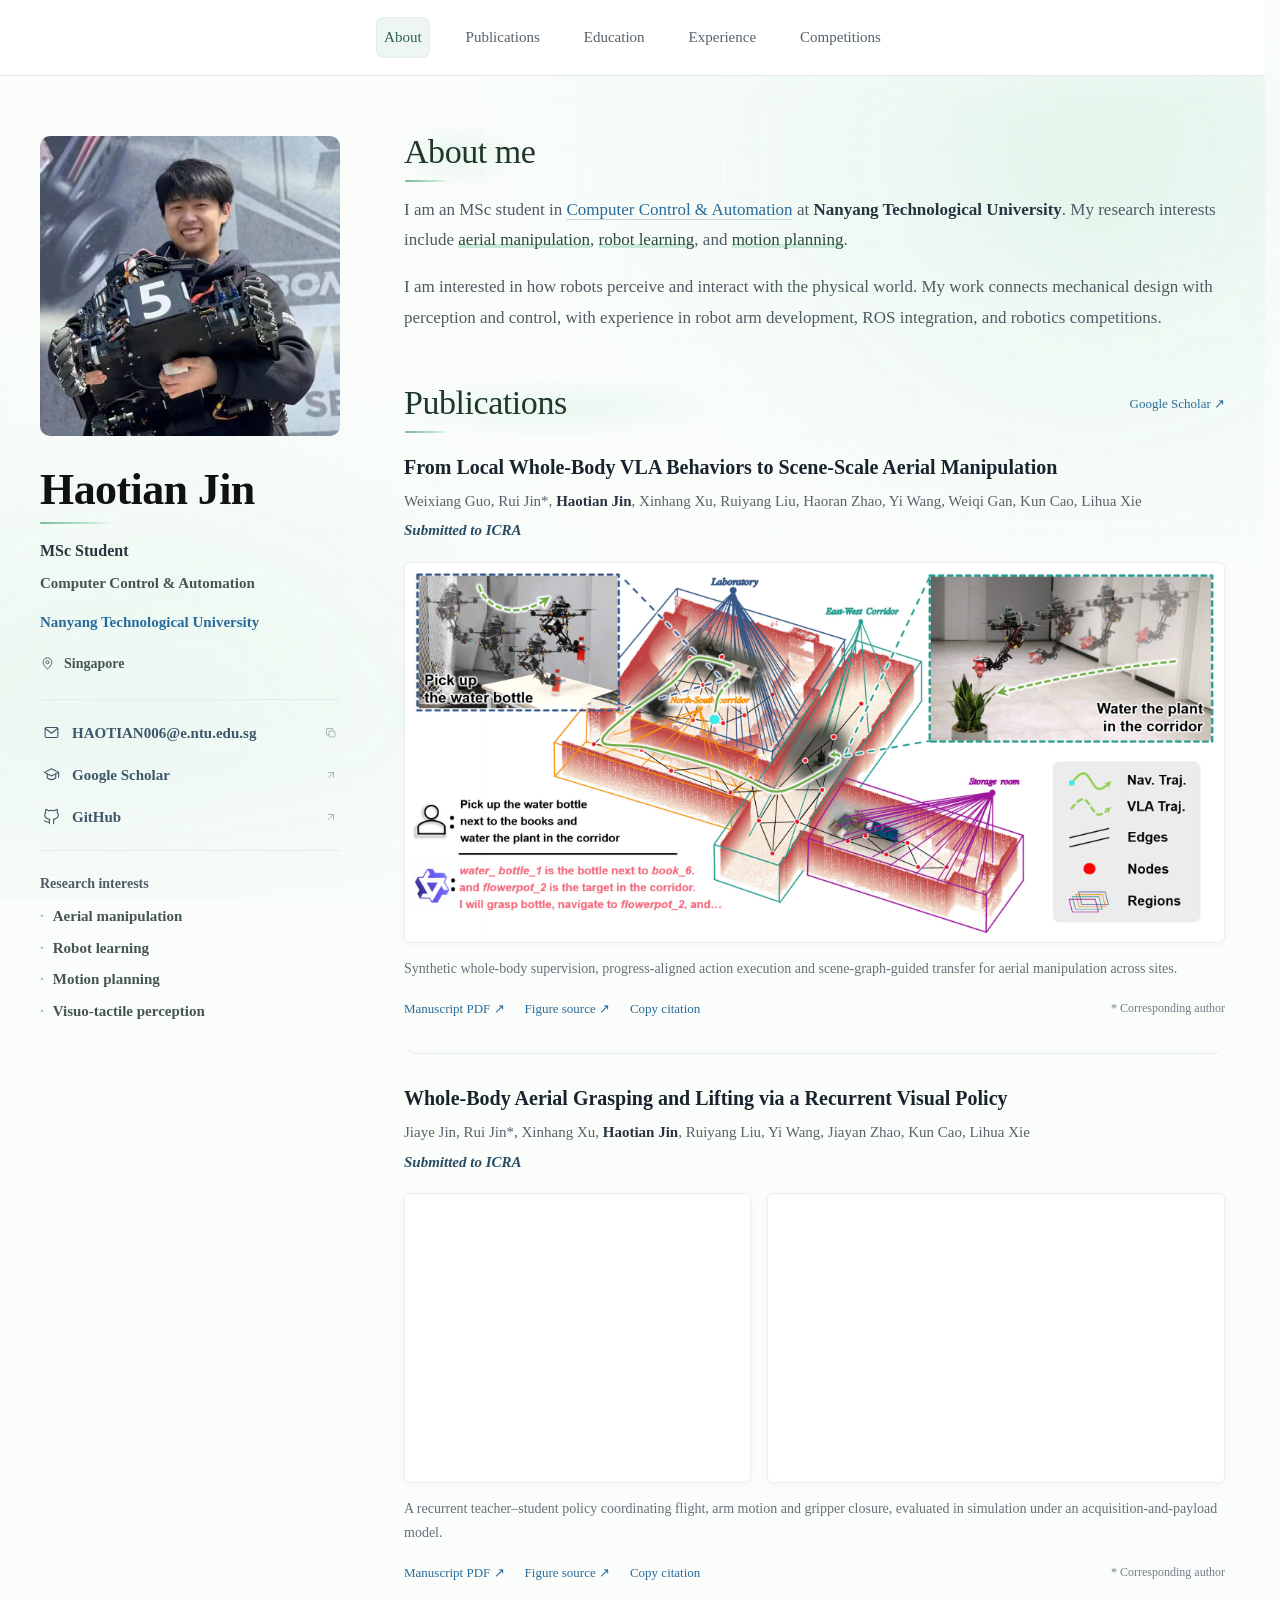
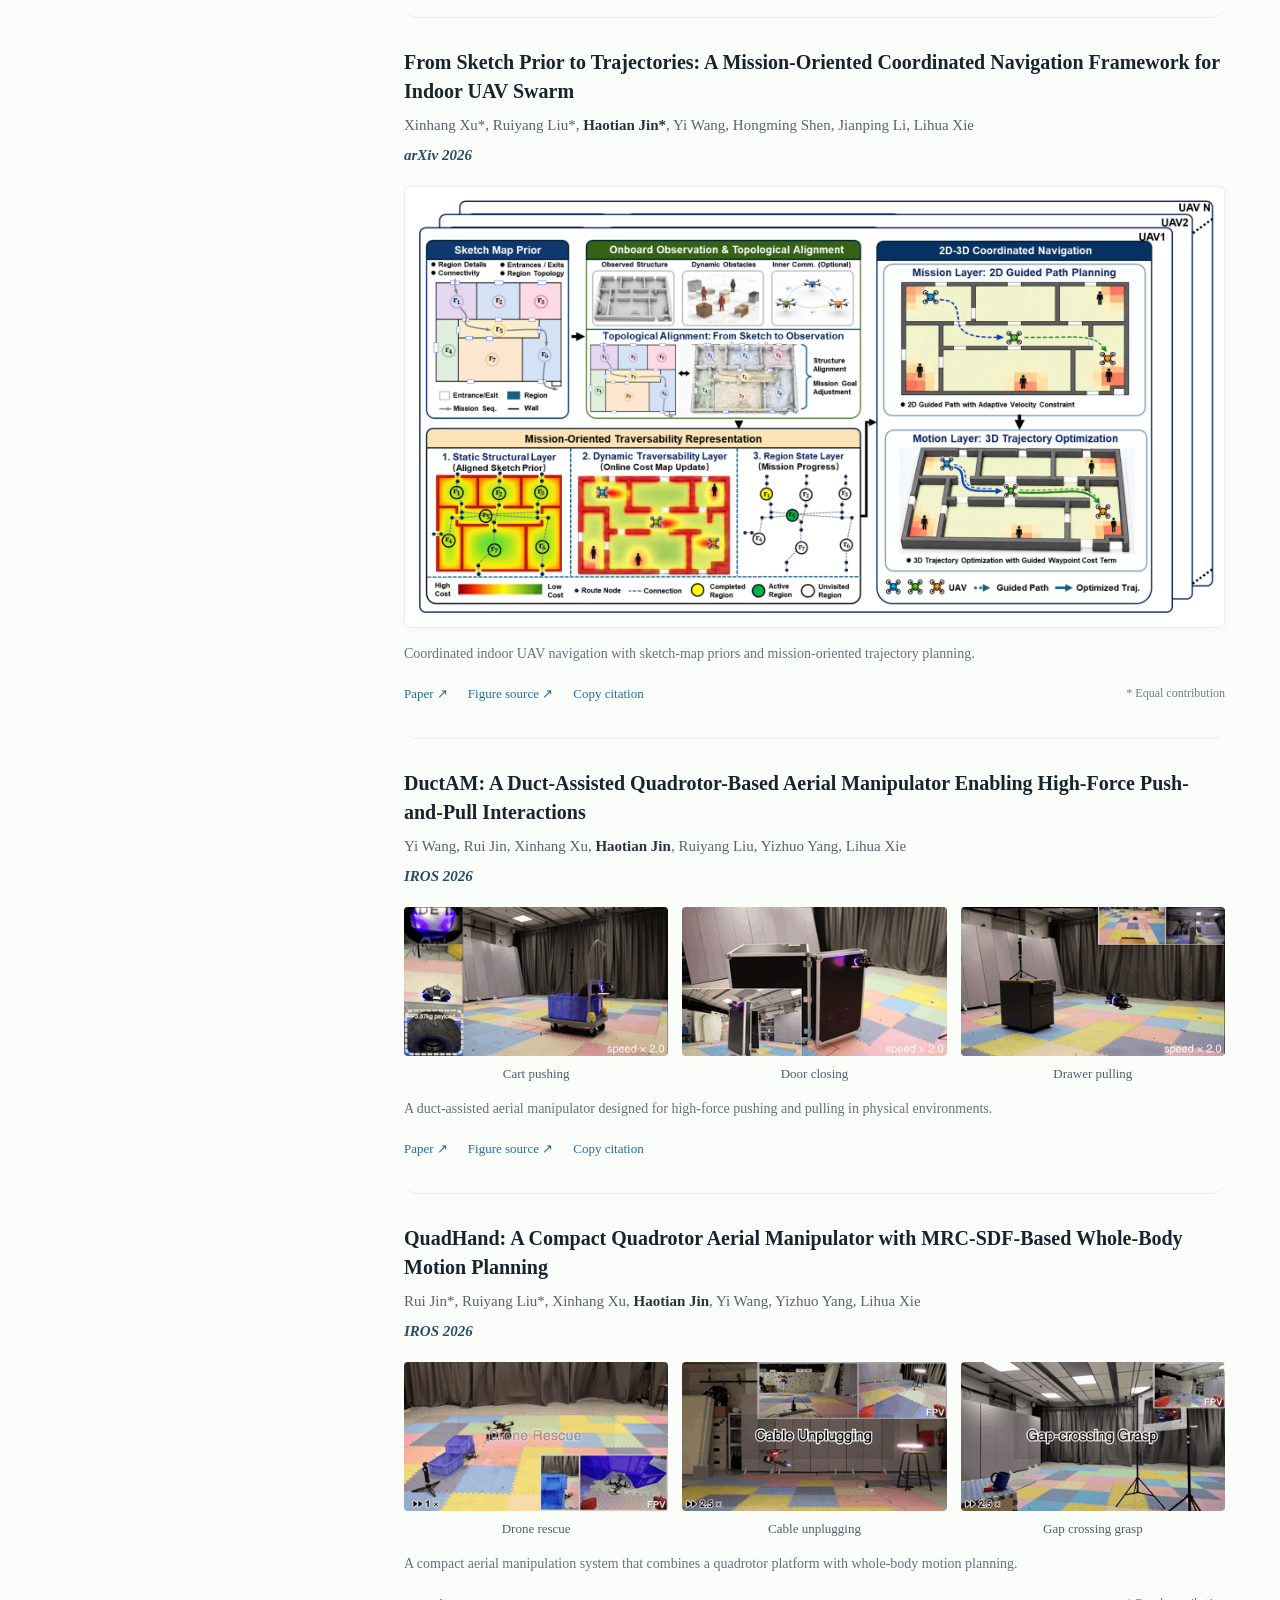
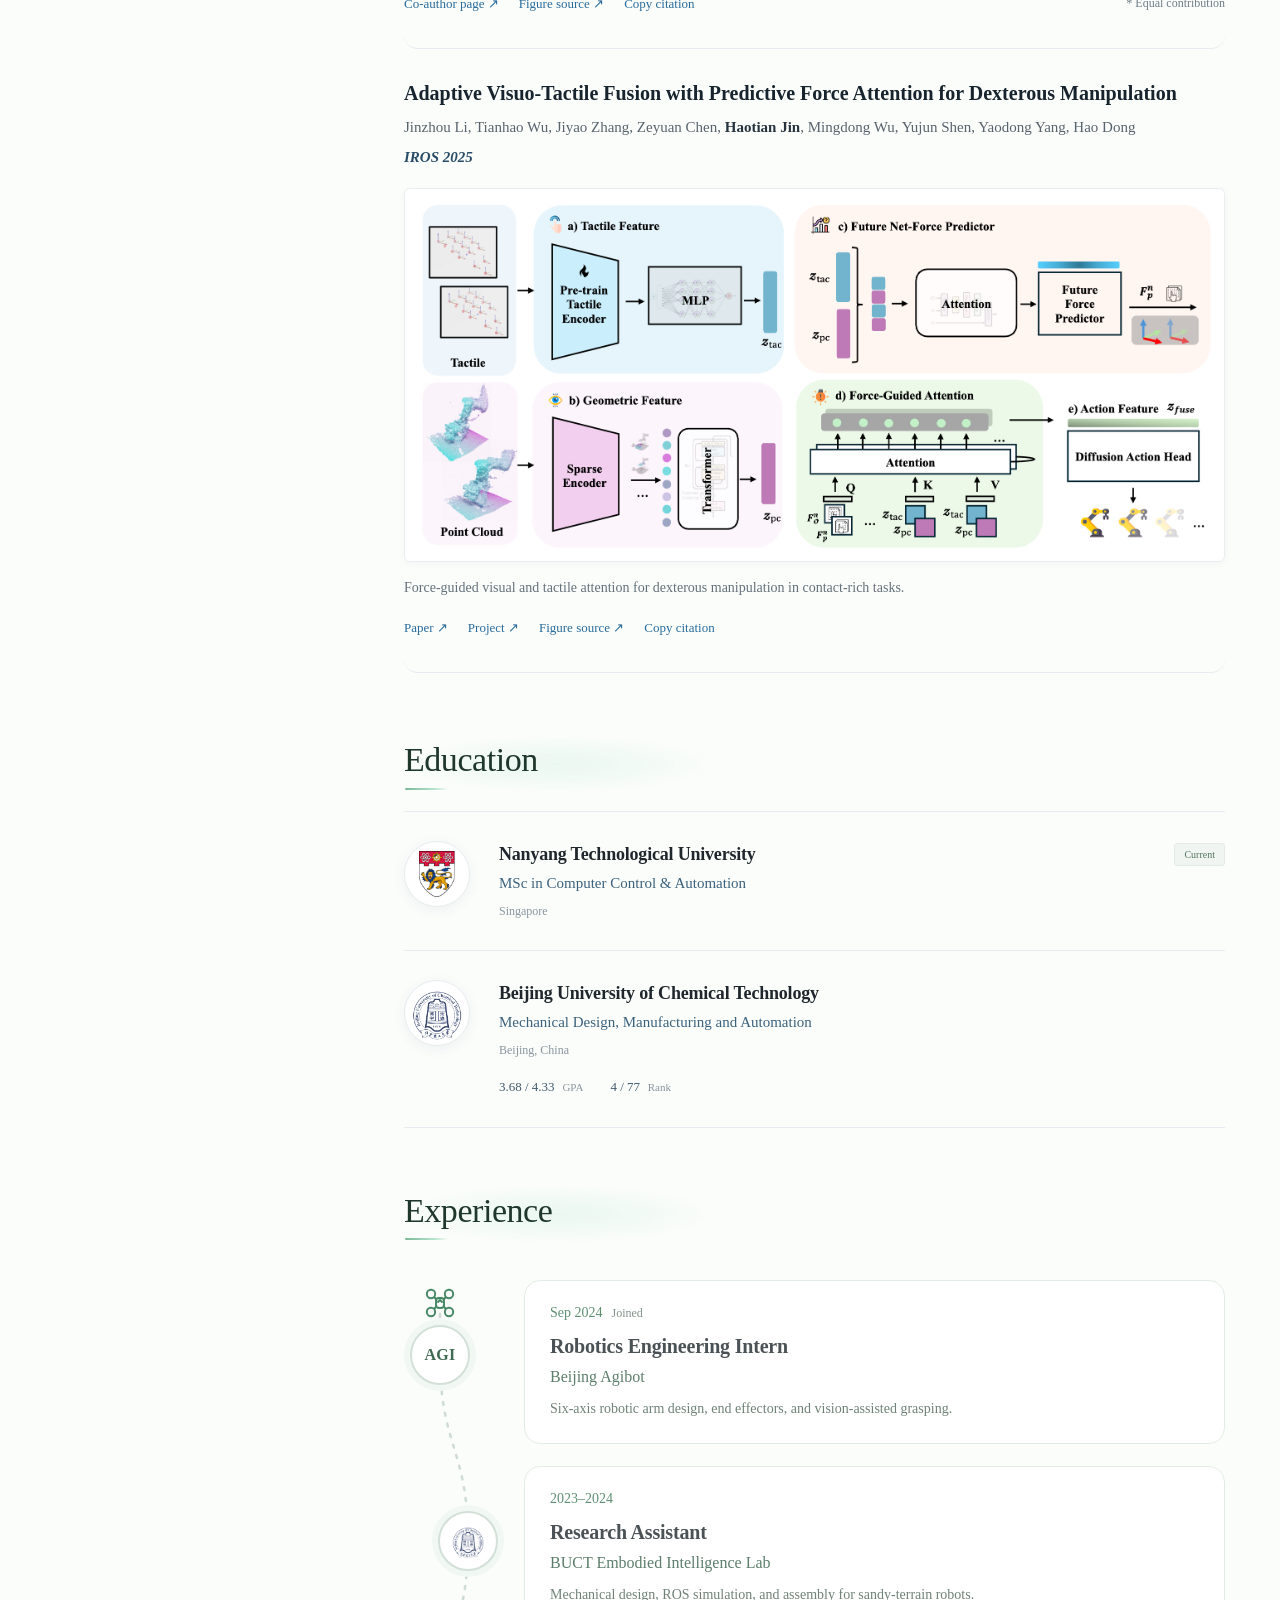
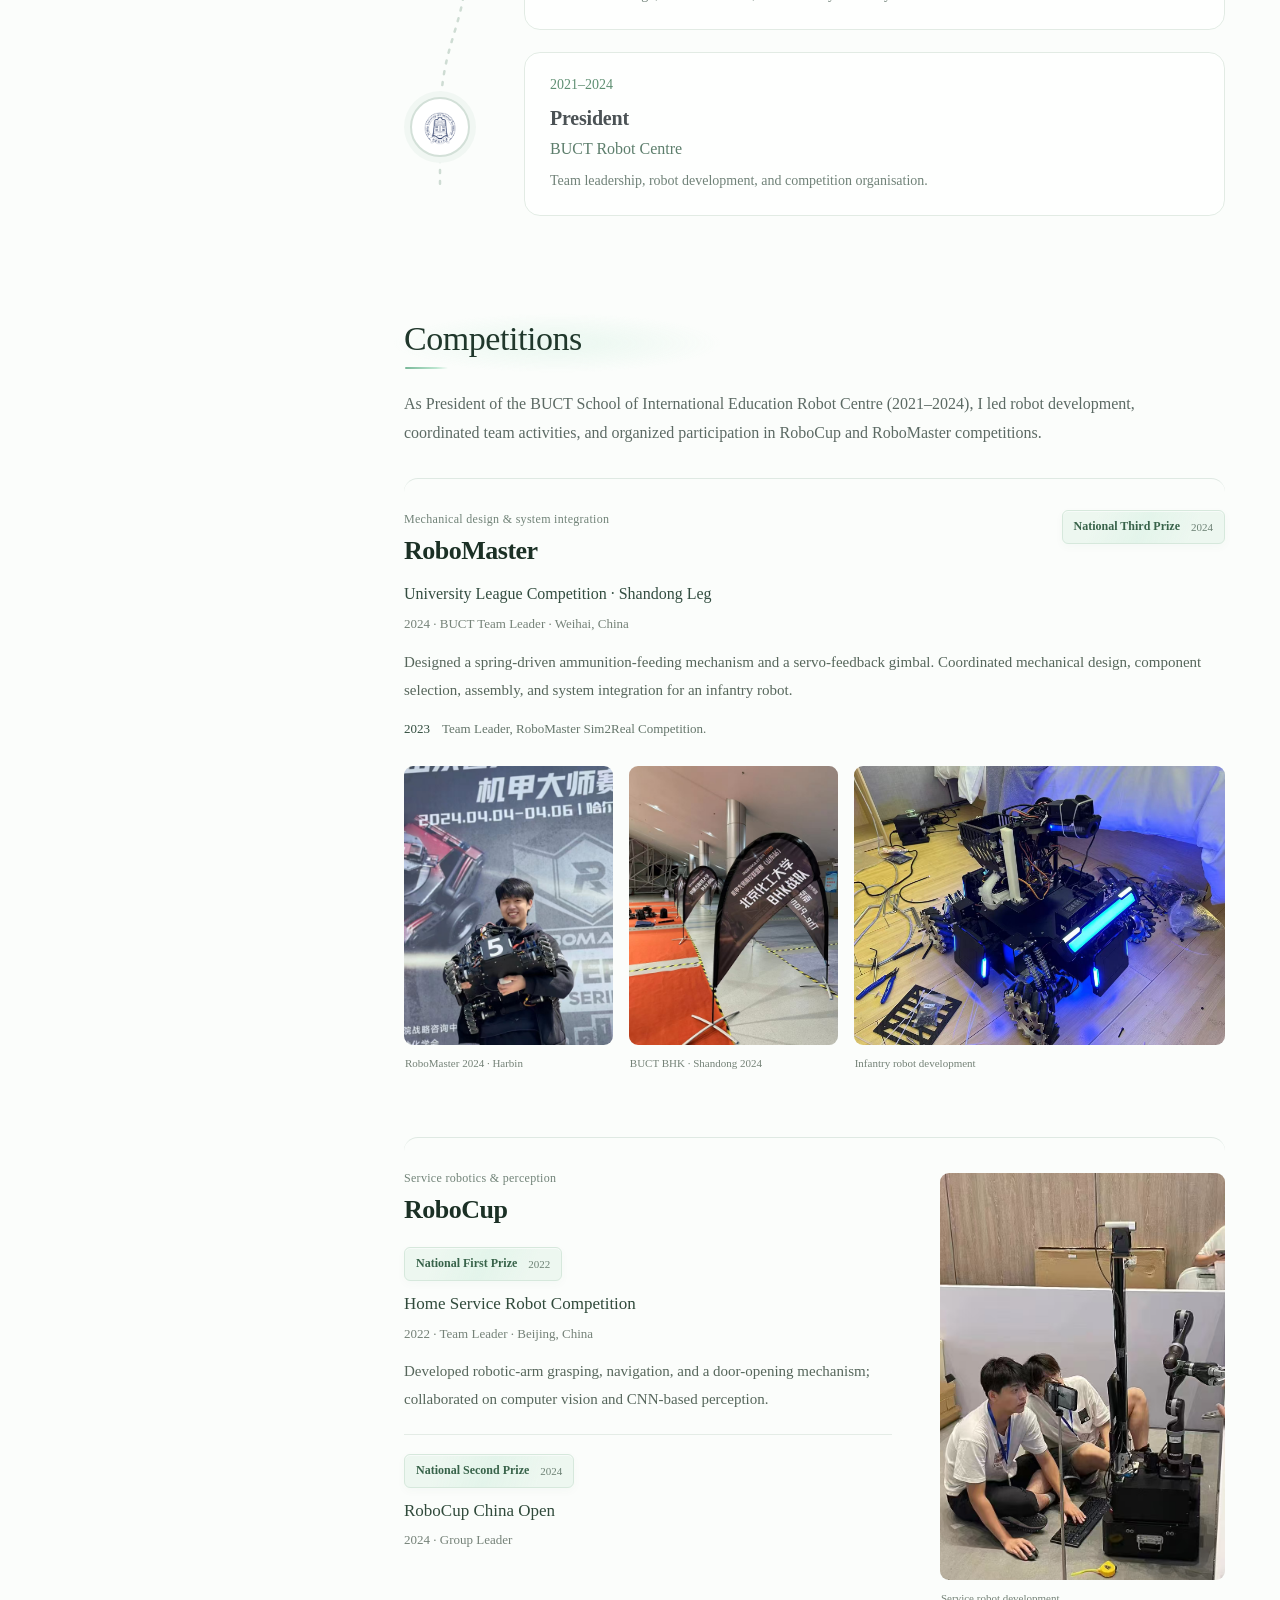
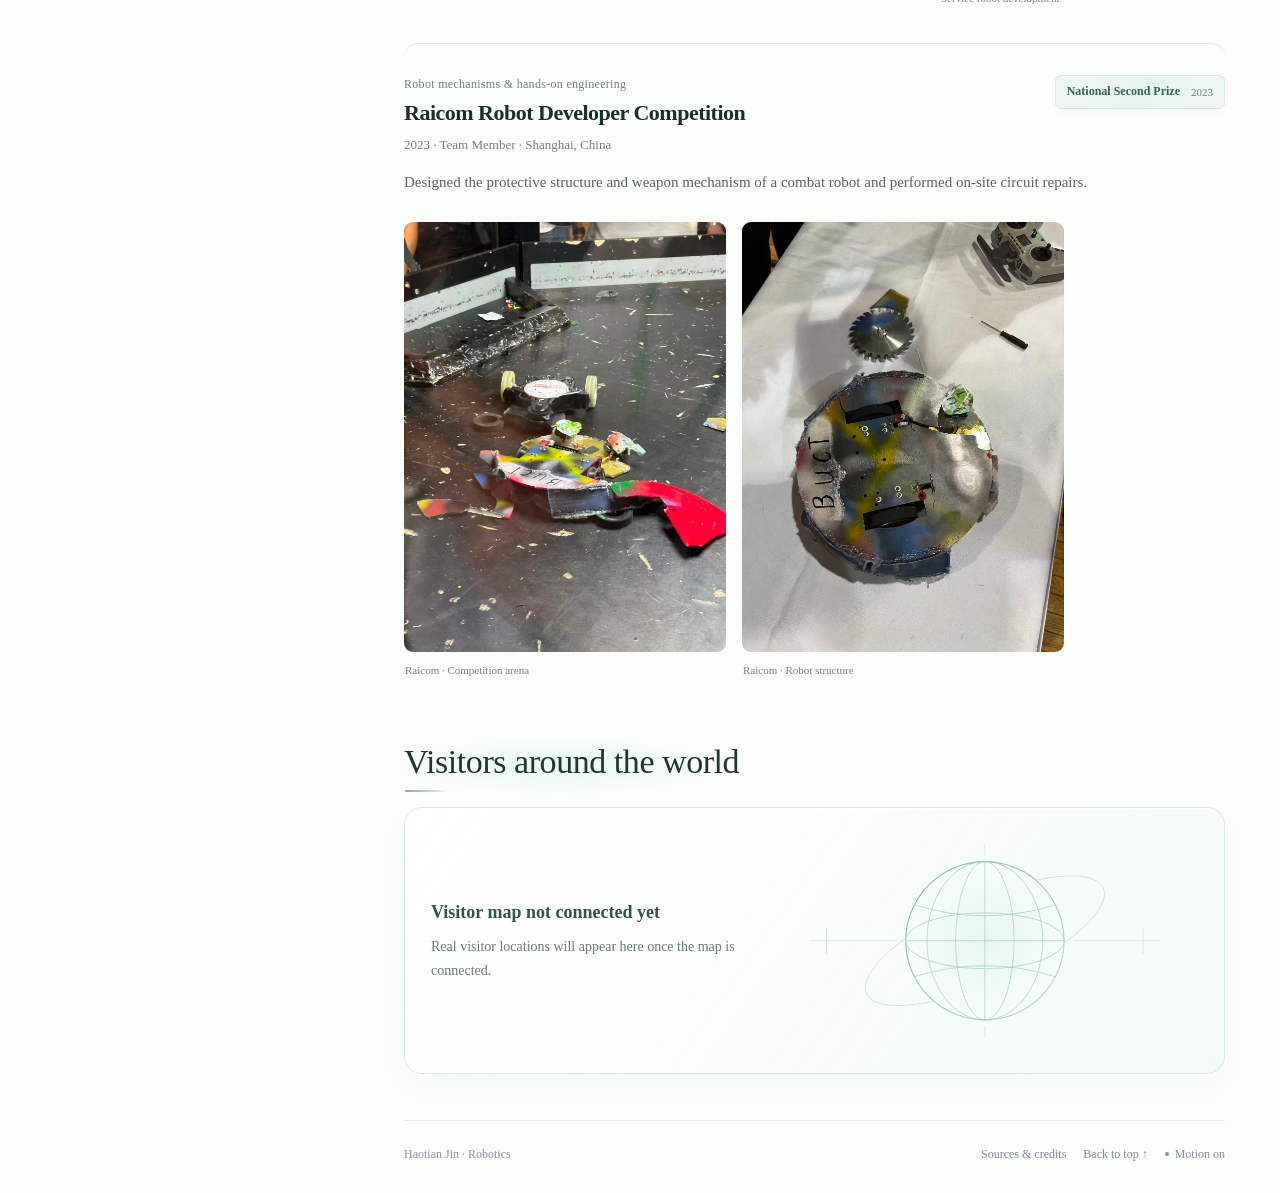
==== commit ebddf3bd: "Add scroll-driven journey and richer homepage effects" ====
--- a/index.html
+++ b/index.html
@@ -1,5 +1,5 @@
 <!doctype html>
-<html lang="en"><head><meta charset="utf-8"><meta name="viewport" content="width=device-width,initial-scale=1"><meta name="description" content="Haotian Jin — MSc student in Computer Control & Automation at Nanyang Technological University. Robotics, aerial manipulation and robot learning."><meta name="robots" content="index,follow"><link rel="canonical" href="https://haitang47.github.io/"><meta property="og:type" content="website"><meta property="og:title" content="Haotian Jin · Robotics"><meta property="og:description" content="Robotics, aerial manipulation, and robot learning. MSc student at Nanyang Technological University."><meta property="og:url" content="https://haitang47.github.io/"><meta name="theme-color" content="#ffffff"><title>Haotian Jin · Robotics</title><link rel="icon" type="image/svg+xml" href="assets/favicon.svg?v=47-mint-20260929"><link rel="stylesheet" href="assets/academic-focused.css?v=20260930-email-copy"><script defer src="assets/publications-data.js?v=20260928"></script><script defer src="assets/site.js?v=20260930-email-copy"></script><script defer src="assets/academic-focused.js?v=20260929-motion3"></script><link rel="stylesheet" href="assets/mint-effects.css?v=20260930-email-copy"><script defer src="assets/mint-effects.js?v=20260929-5"></script><script defer src="assets/type-effects.js?v=20260929-2"></script><link rel="stylesheet" href="assets/competitions.css?v=20260929-2"></head>
+<html lang="en"><head><meta charset="utf-8"><meta name="viewport" content="width=device-width,initial-scale=1"><meta name="description" content="Haotian Jin — MSc student in Computer Control & Automation at Nanyang Technological University. Robotics, aerial manipulation and robot learning."><meta name="robots" content="index,follow"><link rel="canonical" href="https://haitang47.github.io/"><meta property="og:type" content="website"><meta property="og:title" content="Haotian Jin · Robotics"><meta property="og:description" content="Robotics, aerial manipulation, and robot learning. MSc student at Nanyang Technological University."><meta property="og:url" content="https://haitang47.github.io/"><meta name="theme-color" content="#ffffff"><title>Haotian Jin · Robotics</title><link rel="icon" type="image/svg+xml" href="assets/favicon.svg?v=47-mint-20260929"><link rel="stylesheet" href="assets/academic-focused.css?v=20260930-email-copy"><script defer src="assets/publications-data.js?v=20260928"></script><script defer src="assets/site.js?v=20260930-email-copy"></script><script defer src="assets/academic-focused.js?v=20260929-motion3"></script><link rel="stylesheet" href="assets/mint-effects.css?v=20260930-email-copy"><script defer src="assets/mint-effects.js?v=20261005-journey"></script><script defer src="assets/type-effects.js?v=20260929-2"></script><link rel="stylesheet" href="assets/competitions.css?v=20260929-2"><link rel="stylesheet" href="assets/journey-effects.css?v=20261005"><script defer src="assets/journey-effects.js?v=20261005"></script><link rel="stylesheet" href="assets/profile-stability.css?v=20261005"><link rel="stylesheet" href="assets/showcase-effects.css?v=20261005"><script defer src="assets/showcase-effects.js?v=20261005"></script><link rel="stylesheet" href="assets/visitor-map.css?v=20261005"></head>
 <body class="academic academic-focused" data-academic-focused><a class="skip-link" href="#main">Skip to content</a>
 <header class="academic-top"><nav aria-label="Main navigation"><a href="#about">About</a><a href="#research">Publications</a><a href="#education">Education</a><a href="#experience">Experience</a><a href="#competitions">Competitions</a></nav></header>
 <div class="academic-shell"><aside class="academic-profile" aria-label="Personal profile">
@@ -14,10 +14,10 @@
 <article class="education-entry"><div class="institution-monogram" aria-hidden="true"><span class="ntu-crest"><img src="assets/institutions/ntu-logo.png" alt=""></span></div><div class="entry-content"><div class="entry-heading"><h3>Nanyang Technological University</h3><span class="current-label">Current</span></div><p class="entry-role">MSc in Computer Control &amp; Automation</p><p class="entry-location">Singapore</p></div></article>
 <article class="education-entry"><div class="institution-monogram" aria-hidden="true"><img src="assets/institutions/buct.png" alt=""></div><div class="entry-content"><div class="entry-heading"><h3>Beijing University of Chemical Technology</h3></div><p class="entry-role">Mechanical Design, Manufacturing and Automation</p><p class="entry-location">Beijing, China</p><div class="education-achievements"><span><b>3.68 / 4.33</b> GPA</span><span><b>4 / 77</b> Rank</span></div></div></article>
 </div></section>
-<section id="experience" class="experience-section"><div class="section-heading"><h2 class="section-title">Experience</h2></div><div class="experience-timeline">
-<article class="experience-entry"><div class="experience-date"><time>Sep 2024</time><span>Joined</span></div><div class="timeline-node company-mark" aria-hidden="true">AGI</div><div class="entry-content"><h3>Robotics Engineering Intern</h3><p class="entry-role">Beijing Agibot</p><p class="entry-description">Six-axis robotic arm design, end effectors, and vision-assisted grasping.</p></div></article>
-<article class="experience-entry"><div class="experience-date"><time>2023–2024</time></div><div class="timeline-node" aria-hidden="true"><img src="assets/institutions/buct.png" alt=""></div><div class="entry-content"><h3>Research Assistant</h3><p class="entry-role">BUCT Embodied Intelligence Lab</p><p class="entry-description">Mechanical design, ROS simulation, and assembly for sandy-terrain robots.</p></div></article>
-<article class="experience-entry"><div class="experience-date"><time>2021–2024</time></div><div class="timeline-node" aria-hidden="true"><img src="assets/institutions/buct.png" alt=""></div><div class="entry-content"><h3>President</h3><p class="entry-role">BUCT Robot Centre</p><p class="entry-description">Team leadership, robot development, and competition organisation.</p></div></article>
+<section id="experience" class="experience-section"><div class="section-heading"><h2 class="section-title">Experience</h2></div><div class="experience-timeline journey-timeline" data-journey>
+<article class="experience-entry"><div class="timeline-node company-mark" aria-hidden="true">AGI</div><div class="journey-card"><div class="experience-date"><time>Sep 2024</time><span>Joined</span></div><div class="entry-content"><h3>Robotics Engineering Intern</h3><p class="entry-role">Beijing Agibot</p><p class="entry-description">Six-axis robotic arm design, end effectors, and vision-assisted grasping.</p></div></div></article>
+<article class="experience-entry"><div class="timeline-node" aria-hidden="true"><img src="assets/institutions/buct.png" alt=""></div><div class="journey-card"><div class="experience-date"><time>2023–2024</time></div><div class="entry-content"><h3>Research Assistant</h3><p class="entry-role">BUCT Embodied Intelligence Lab</p><p class="entry-description">Mechanical design, ROS simulation, and assembly for sandy-terrain robots.</p></div></div></article>
+<article class="experience-entry"><div class="timeline-node" aria-hidden="true"><img src="assets/institutions/buct.png" alt=""></div><div class="journey-card"><div class="experience-date"><time>2021–2024</time></div><div class="entry-content"><h3>President</h3><p class="entry-role">BUCT Robot Centre</p><p class="entry-description">Team leadership, robot development, and competition organisation.</p></div></div></article>
 </div></section>
 <section id="competitions" class="competitions-section" aria-labelledby="competitions-title">
 <div class="section-heading"><h2 class="section-title" id="competitions-title">Competitions</h2></div>
@@ -46,5 +46,17 @@
 <div class="competition-gallery competition-gallery-pair"><figure class="competition-photo publication-figure "><a href="assets/competitions/raicom-arena.jpg" data-lightbox data-kind="photo" data-caption="Raicom · Competition arena" aria-label="Enlarge: Raicom · Competition arena"><img src="assets/competitions/raicom-arena.jpg" alt="Combat robots, including a robot marked BUCT, on the floor of a Raicom competition arena." width="1279" height="1706" loading="lazy" decoding="async"></a><figcaption>Raicom · Competition arena</figcaption></figure><figure class="competition-photo publication-figure "><a href="assets/competitions/raicom-robot-detail.jpg" data-lightbox data-kind="photo" data-caption="Raicom · Robot structure" aria-label="Enlarge: Raicom · Robot structure"><img src="assets/competitions/raicom-robot-detail.jpg" alt="Close-up of a BUCT-marked combat robot on a table, with its protective body, a separate circular blade and a radio controller visible." width="1279" height="1706" loading="lazy" decoding="async"></a><figcaption>Raicom · Robot structure</figcaption></figure></div>
 </article>
 </section>
+<section id="visitors" class="visitor-map-section" aria-labelledby="visitors-title" data-visitor-state="unconnected">
+<div class="section-heading"><h2 class="section-title" id="visitors-title">Visitors around the world</h2></div>
+<div class="visitor-map-panel"><div class="visitor-map-copy"><p class="visitor-map-status">Visitor map not connected yet</p><p class="visitor-map-description">Real visitor locations will appear here once the map is connected.</p></div><div class="visitor-map-art"><svg class="visitor-map-globe" viewBox="0 0 640 330" role="img" aria-labelledby="visitor-globe-title visitor-globe-description">
+<title id="visitor-globe-title">Globe illustration</title>
+<desc id="visitor-globe-description">A decorative globe with latitude and longitude lines. No visitor data is displayed.</desc>
+<defs><radialGradient id="visitor-globe-fill"><stop offset="0" stop-color="#e8f7ef"/><stop offset="1" stop-color="#f7fcf9"/></radialGradient><linearGradient id="visitor-globe-edge" x1="0" y1="0" x2="1" y2="1"><stop stop-color="#7ebc9c"/><stop offset="1" stop-color="#bfdccf"/></linearGradient></defs>
+<g class="visitor-globe-guides" fill="none" stroke="#c6ded0" stroke-width="1"><path d="M56 165H188M452 165H584M320 20V37M320 293V310"/><path d="M82 145V185M558 145V185"/></g>
+<g fill="none" stroke="#c2dfcf" stroke-width="1"><ellipse cx="320" cy="165" rx="195" ry="62" transform="rotate(-24 320 165)"/></g>
+<circle cx="320" cy="165" r="119" fill="url(#visitor-globe-fill)" stroke="url(#visitor-globe-edge)" stroke-width="1.7"/>
+<g class="visitor-globe-grid" fill="none" stroke="#a9cfbb" stroke-width="1.1"><ellipse cx="320" cy="165" rx="44" ry="119"/><ellipse cx="320" cy="165" rx="87" ry="119"/><ellipse cx="320" cy="165" rx="119" ry="42"/><path d="M214 111Q320 144 426 111M214 219Q320 186 426 219M320 46V284M201 165H439"/></g>
+</svg></div></div>
+</section>
 <footer class="academic-footer"><span>Haotian Jin · Robotics</span><div><a href="sources.html">Sources &amp; credits</a><a href="#about">Back to top ↑</a></div></footer>
 </main></div><div class="toast" role="status" aria-live="polite"></div></body></html>
--- a/assets/journey-effects.css
+++ b/assets/journey-effects.css
@@ -0,0 +1,136 @@
+/* A scroll-drawn flight path through the existing experience records. */
+.journey-timeline {
+  --journey-accent: #428563;
+  --journey-rail: 100px;
+  --journey-node: 60px;
+  position: relative;
+  padding: 12px 0 44px;
+  isolation: isolate;
+}
+.journey-timeline::before {
+  left: 50px;
+  top: 58px;
+  bottom: 88px;
+  width: 0;
+  background: none;
+  border-left: 2px dashed #cdded3;
+}
+.journey-timeline.journey-ready::before { display: none; }
+.journey-timeline .experience-entry {
+  display: grid;
+  grid-template-columns: var(--journey-rail) minmax(0, 1fr);
+  align-items: center;
+  column-gap: 20px;
+  min-height: 0;
+  padding: 0;
+  margin: 0 0 22px;
+}
+.journey-timeline .experience-entry:last-child { margin-bottom: 0; min-height: 0; }
+.journey-timeline .timeline-node {
+  justify-self: start;
+  margin-left: 6px;
+  width: var(--journey-node);
+  height: var(--journey-node);
+  border: 2px solid #d3e0d8;
+  color: #3f6953;
+  background: #fff;
+  box-shadow: 0 0 0 6px #f1f7f3;
+  z-index: 2;
+}
+.journey-timeline .experience-entry:nth-of-type(even) .timeline-node { margin-left: 34px; }
+.journey-timeline .timeline-node img { width: 80%; height: 80%; object-fit: contain; }
+.journey-timeline .journey-card {
+  min-width: 0;
+  padding: 21px 25px 23px;
+  border: 1px solid #dce7df;
+  border-radius: 16px;
+  background: #ffffffeb;
+}
+.journey-timeline .experience-date {
+  text-align: left;
+  padding: 0;
+  display: flex;
+  flex-wrap: wrap;
+  align-items: baseline;
+  gap: 9px;
+  margin-bottom: 7px;
+}
+.journey-timeline .experience-date time { font-size: 14px; color: #397452; }
+.journey-timeline .experience-date > span { font-size: 12px; color: #68776e; }
+.journey-timeline .experience-entry .entry-content { padding: 0; min-height: 0; border: 0; }
+.journey-timeline .experience-entry .entry-content h3 { font-size: 20px; line-height: 1.4; }
+.journey-timeline .experience-entry .entry-role { color: #365e49; margin-top: 4px; font-size: 16px; }
+.journey-timeline .entry-description { color: #4e6358; font-size: 14px; line-height: 1.65; margin-top: 7px; }
+.journey-path {
+  position: absolute;
+  inset: 0 auto auto 0;
+  width: var(--journey-rail);
+  height: 100%;
+  overflow: visible;
+  pointer-events: none;
+  z-index: 0;
+}
+.journey-path path { fill: none; stroke-linecap: round; stroke-width: 2.5; }
+.journey-track { stroke: #cedcd3; stroke-dasharray: 3 8; }
+.journey-progress { stroke: var(--journey-accent); }
+.journey-drone {
+  position: absolute;
+  left: 0;
+  top: 0;
+  width: 32px;
+  height: 32px;
+  margin: -16px 0 0 -16px;
+  color: var(--journey-accent);
+  pointer-events: none;
+  z-index: 1;
+  opacity: 0;
+}
+.journey-drone svg { width: 100%; height: 100%; overflow: visible; }
+.effects-on .journey-animated .journey-card {
+  opacity: .8;
+  transform: translateY(7px);
+  transition: opacity .35s ease, transform .45s var(--motion-ease), border-color .35s ease, box-shadow .35s ease;
+}
+.effects-on .journey-animated .is-reached .journey-card,
+.effects-on .journey-animated .journey-card:focus-within {
+  opacity: 1;
+  transform: none;
+  border-color: #b4d5c2;
+  box-shadow: 0 5px 20px #214c3210;
+}
+.journey-timeline .is-reached .timeline-node {
+  border-color: var(--journey-accent);
+  box-shadow: 0 0 0 6px #e1f1e8;
+}
+.effects-on .journey-timeline .is-reached:hover .timeline-node {
+  border-color: var(--journey-accent);
+  box-shadow: 0 0 0 6px #e1f1e8;
+}
+.effects-on .journey-animated .journey-drone { opacity: 1; }
+@media (max-width: 1100px) and (min-width: 961px), (max-width: 650px) {
+  .journey-timeline { --journey-rail: 74px; --journey-node: 48px; }
+  .journey-timeline .experience-entry { column-gap: 12px; margin-bottom: 18px; }
+  .journey-timeline .timeline-node { margin-left: 2px; }
+  .journey-timeline .experience-entry:nth-of-type(even) .timeline-node { margin-left: 22px; }
+  .journey-timeline .journey-card { padding: 18px; border-radius: 13px; }
+  .journey-timeline .experience-entry .entry-content h3 { font-size: 18px; }
+  .journey-timeline .experience-entry .entry-role { font-size: 15px; }
+  .journey-timeline .entry-description { font-size: 13px; }
+}
+@media (max-width: 380px) {
+  .journey-timeline { --journey-rail: 58px; --journey-node: 42px; }
+  .journey-timeline .experience-entry { column-gap: 10px; }
+  .journey-timeline .experience-entry:nth-of-type(even) .timeline-node { margin-left: 14px; }
+  .journey-timeline .journey-card { padding: 15px 13px; }
+  .journey-timeline .experience-entry .entry-content h3 { font-size: 17px; }
+  .journey-timeline .experience-date time { font-size: 13px; }
+  .journey-timeline .timeline-node.company-mark { font-size: 12px; }
+}
+@media (prefers-reduced-motion: reduce), print {
+  .journey-timeline .journey-card { opacity: 1 !important; transform: none !important; transition: none !important; }
+  .journey-timeline .journey-drone { display: none; }
+}
+@media print {
+  .journey-timeline .journey-progress { stroke-dashoffset: 0 !important; }
+  .journey-timeline .experience-entry { break-inside: avoid; }
+}
--- a/assets/profile-stability.css
+++ b/assets/profile-stability.css
@@ -0,0 +1,30 @@
+/* Keep the identity readable while the rest of the page responds to motion. */
+.academic-profile .profile-name h1,
+.academic-profile .profile-role,
+.academic-profile .profile-program,
+.academic-profile .profile-university,
+.academic-profile .profile-location,
+.academic-profile .profile-contact :is(a, .email-copy),
+.academic-profile .profile-focus h2,
+.academic-profile .profile-focus li { font-weight: 700; }
+.academic-profile .profile-name h1 { letter-spacing: -.6px; }
+.academic-profile .profile-program,
+.academic-profile .profile-location,
+.academic-profile .profile-focus ul { color: #44564d; }
+/* The former infinite letter wave and hover translation made the sidebar jitter. */
+.academic-profile .type-word,
+.academic-profile .type-letter {
+  animation: none !important;
+  transform: none !important;
+  opacity: 1 !important;
+}
+.academic-profile .type-mask { overflow: visible; }
+.effects-on .academic-profile .avatar:hover,
+.effects-on .academic-profile .profile-contact :is(a, .email-copy):hover,
+.effects-on .academic-profile .profile-contact :is(a, .email-copy):active,
+.effects-on .academic-profile .profile-contact :is(a, .email-copy):hover svg:last-child {
+  transform: none;
+}
+.effects-on .academic-profile .avatar:hover {
+  box-shadow: 0 0 0 1px #b9d9c7, 0 8px 28px #46745b14;
+}
--- a/assets/showcase-effects.css
+++ b/assets/showcase-effects.css
@@ -0,0 +1,160 @@
+/* Decorative enhancement: content, profile geometry, and native links stay intact. */
+.showcase-ambient,
+.showcase-pointer-halo {
+  position: fixed;
+  inset: 0;
+  z-index: 0;
+  pointer-events: none;
+  user-select: none;
+  overflow: hidden;
+}
+.showcase-ambient {
+  opacity: .82;
+  background-image: linear-gradient(#70ad8810 1px, transparent 1px),
+    linear-gradient(90deg, #70ad8810 1px, transparent 1px);
+  background-size: 48px 48px;
+  mask-image: linear-gradient(transparent, #0009 13%, #0006 80%, transparent);
+}
+.showcase-ambient::before,
+.showcase-ambient::after {
+  content: "";
+  position: absolute;
+  width: min(66vw, 880px);
+  aspect-ratio: 1;
+  border-radius: 50%;
+  background: radial-gradient(circle, #9fe2c456, #c6ede532 35%, transparent 68%);
+  transform: translate3d(0, 0, 0);
+}
+.showcase-ambient::before { left: 52%; top: -28%; }
+.showcase-ambient::after {
+  left: -20%; bottom: -38%;
+  background: radial-gradient(circle, #a9d9d950, #bde7ca35 35%, transparent 68%);
+}
+.effects-on .showcase-ambient::before { animation: showcase-orbit-a 23s ease-in-out infinite alternate; }
+.effects-on .showcase-ambient::after { animation: showcase-orbit-b 29s ease-in-out infinite alternate; }
+body.showcase-ready .academic-shell { position: relative; z-index: 1; }
+.showcase-pointer-halo {
+  inset: auto;
+  top: 0; left: 0;
+  width: 440px; height: 440px;
+  border-radius: 50%;
+  opacity: 0;
+  background: radial-gradient(circle, #82d6ad34, #b6e4d319 40%, transparent 69%);
+}
+.effects-on.showcase-pointer-active .showcase-pointer-halo { opacity: 1; }
+
+/* The spotlight is behind the existing content and cannot intercept a link. */
+.showcase-card { position: relative; isolation: isolate; border-radius: 14px; }
+.showcase-card::before,
+.showcase-card::after {
+  content: "";
+  position: absolute;
+  inset: -13px -16px;
+  z-index: -1;
+  border-radius: 18px;
+  pointer-events: none;
+  opacity: 0;
+}
+.showcase-card::before {
+  background: radial-gradient(620px circle at var(--showcase-x, 50%) var(--showcase-y, 30%),
+    #cceedd8c, #eff9f349 44%, transparent 76%);
+  box-shadow: 0 16px 42px #3975550b;
+}
+.showcase-card::after {
+  border: 1px solid #add7bd;
+  mask-image: radial-gradient(380px circle at var(--showcase-x, 50%) var(--showcase-y, 30%), #000, transparent 82%);
+}
+.effects-on .showcase-card::before,
+.effects-on .showcase-card::after { transition: opacity .28s ease; }
+.effects-on .showcase-card.showcase-pointer-card::before,
+.effects-on .showcase-card.showcase-pointer-card::after,
+.effects-on .showcase-card:focus-within::before,
+.effects-on .showcase-card:focus-within::after { opacity: 1; }
+
+/* Only image surfaces tilt; the profile and reading text never move. */
+@media (min-width: 961px) and (hover: hover) and (pointer: fine) {
+  body.effects-on .academic-content .showcase-media.showcase-pointer-media {
+    transform: perspective(950px) rotateX(var(--showcase-rx, 0deg)) rotateY(var(--showcase-ry, 0deg)) translateY(-3px);
+    transition: transform .2s ease-out, box-shadow .35s ease, border-color .35s ease;
+    border-color: #8fc5a7;
+    box-shadow: 0 12px 30px #285e3e1c, 0 0 0 1px #b7dcc799;
+  }
+  body.effects-on .academic-content .competition-photo.showcase-pointer-media {
+    box-shadow: none;
+  }
+  .effects-on .competition-photo.showcase-pointer-media > a {
+    box-shadow: 0 12px 30px #285e3e22, 0 0 0 1px #a8d4bc;
+  }
+}
+
+/* Each heading receives a single light sweep when it enters the viewport. */
+.showcase-heading { position: relative; isolation: isolate; }
+.showcase-heading::before {
+  content: "";
+  position: absolute;
+  z-index: -1;
+  left: -12px; bottom: -13px;
+  width: min(100%, 330px); height: 60px;
+  border-radius: 50%;
+  background: radial-gradient(ellipse, #bce9d35e, transparent 71%);
+  pointer-events: none;
+  opacity: .72;
+}
+.effects-on .showcase-heading.showcase-entered::before {
+  animation: showcase-heading-arrive 1.15s cubic-bezier(.2, .8, .2, 1) both;
+}
+.effects-on .competition-award {
+  background-image: linear-gradient(115deg, #edf7f0 20%, #daf2e580 50%, #edf7f0 80%);
+  box-shadow: inset 0 1px 0 #fff9, 0 3px 10px #275a3c08;
+}
+
+@keyframes showcase-orbit-a {
+  to { transform: translate3d(-12vw, 12vh, 0) scale(1.12); }
+}
+@keyframes showcase-orbit-b {
+  to { transform: translate3d(10vw, -10vh, 0) scale(.92); }
+}
+@keyframes showcase-heading-arrive {
+  0% { opacity: 0; transform: translateX(-18px) scaleX(.55); }
+  55% { opacity: 1; }
+  100% { opacity: .72; transform: none; }
+}
+
+body.showcase-paused .showcase-ambient::before,
+body.showcase-paused .showcase-ambient::after,
+body.showcase-paused .showcase-heading::before { animation-play-state: paused; }
+.effects-off .showcase-ambient::before,
+.effects-off .showcase-ambient::after,
+.effects-off .showcase-heading::before { animation: none; transform: none; }
+.effects-off .showcase-card::before,
+.effects-off .showcase-card::after,
+.effects-off .showcase-media,
+.effects-off .showcase-media > a { transition: none; }
+.effects-off .showcase-pointer-halo { opacity: 0; }
+.effects-off .showcase-card::before,
+.effects-off .showcase-card::after { opacity: 0; }
+@media (max-width: 960px), (hover: none), (pointer: coarse) {
+  .showcase-pointer-halo { display: none; }
+  .showcase-ambient { opacity: .55; background-size: 38px 38px; }
+  .showcase-ambient::before,
+  .showcase-ambient::after { width: 100vw; }
+  .showcase-card::before,
+  .showcase-card::after { inset: -9px -10px; }
+}
+@media (prefers-reduced-motion: reduce) {
+  .showcase-ambient::before,
+  .showcase-ambient::after,
+  .showcase-heading::before { animation: none !important; transform: none !important; }
+  .showcase-pointer-halo { display: none; }
+  .showcase-card::before,
+  .showcase-card::after,
+  .showcase-media { transition: none !important; }
+}
+@media (forced-colors: active), print {
+  .showcase-ambient,
+  .showcase-pointer-halo,
+  .showcase-card::before,
+  .showcase-card::after,
+  .showcase-heading::before { display: none !important; }
+  .showcase-media { transform: none !important; box-shadow: none !important; }
+}
--- a/assets/visitor-map.css
+++ b/assets/visitor-map.css
@@ -0,0 +1,76 @@
+/* Local graticule illustration; the unconnected state contains no visitor data. */
+.visitor-map-section { margin-top: 58px; }
+.visitor-map-section > .section-heading { margin-bottom: 24px; }
+.visitor-map-panel {
+  display: grid;
+  grid-template-columns: minmax(180px, .9fr) minmax(0, 1.2fr);
+  align-items: center;
+  gap: 12px 22px;
+  padding: 23px 26px;
+  border: 1px solid #d8e9df;
+  border-radius: 18px;
+  background: linear-gradient(125deg, #ffffffdc, #f0f9f4bc);
+  box-shadow: inset 0 1px 0 #fff, 0 12px 34px #345d4206;
+}
+.visitor-map-copy { min-width: 0; }
+.visitor-map-status {
+  color: #345342;
+  font: 600 18px/1.5 var(--font-body, "Times New Roman", Times, serif);
+}
+.visitor-map-description {
+  max-width: 330px;
+  margin-top: 9px;
+  color: #6a7d71;
+  font-size: 14px;
+  line-height: 1.7;
+}
+.visitor-map-dashboard {
+  display: inline-block;
+  margin-top: 16px;
+  color: #397252;
+  font-size: 14px;
+  text-underline-offset: 4px;
+}
+.visitor-map-art,
+.visitor-map-widget { min-width: 0; width: 100%; }
+.visitor-map-art { pointer-events: none; user-select: none; }
+.visitor-map-globe { display: block; width: 100%; height: auto; max-height: 265px; }
+.visitor-map-widget { overflow: auto; text-align: center; min-height: 220px; }
+.visitor-map-widget img,
+.visitor-map-widget svg { max-width: 100%; }
+.visitor-map-widget noscript { display: block; margin: 25px 0; color: #6a7d71; font-size: 14px; }
+.visitor-map-section[data-visitor-state="connected"] .visitor-map-panel {
+  grid-template-columns: minmax(180px, .8fr) minmax(0, 1.4fr);
+}
+@media (max-width: 820px) {
+  .visitor-map-panel,
+  .visitor-map-section[data-visitor-state="connected"] .visitor-map-panel {
+    grid-template-columns: 1fr;
+    gap: 5px;
+  }
+  .visitor-map-art,
+  .visitor-map-widget { max-width: 500px; margin-inline: auto; }
+  .visitor-map-description { max-width: 440px; }
+}
+@media (max-width: 650px) {
+  .visitor-map-section { margin-top: 43px; }
+  .visitor-map-panel { padding: 22px 18px 12px; border-radius: 14px; }
+  .visitor-map-status { font-size: 17px; }
+  .visitor-map-description { font-size: 13px; }
+  .visitor-map-globe { max-height: 215px; }
+}
+.effects-off .visitor-map-globe,
+.effects-off .visitor-map-globe * { animation: none; transition: none; }
+@media (prefers-reduced-motion: reduce) {
+  .visitor-map-globe,
+  .visitor-map-globe * { animation: none !important; transition: none !important; }
+}
+@media (forced-colors: active) {
+  .visitor-map-panel { border: 1px solid CanvasText; background: Canvas; box-shadow: none; }
+  .visitor-map-globe { opacity: .7; }
+}
+@media print {
+  .visitor-map-section { break-inside: avoid; }
+  .visitor-map-panel { box-shadow: none; background: #fff; }
+  .visitor-map-widget { overflow: visible; }
+}
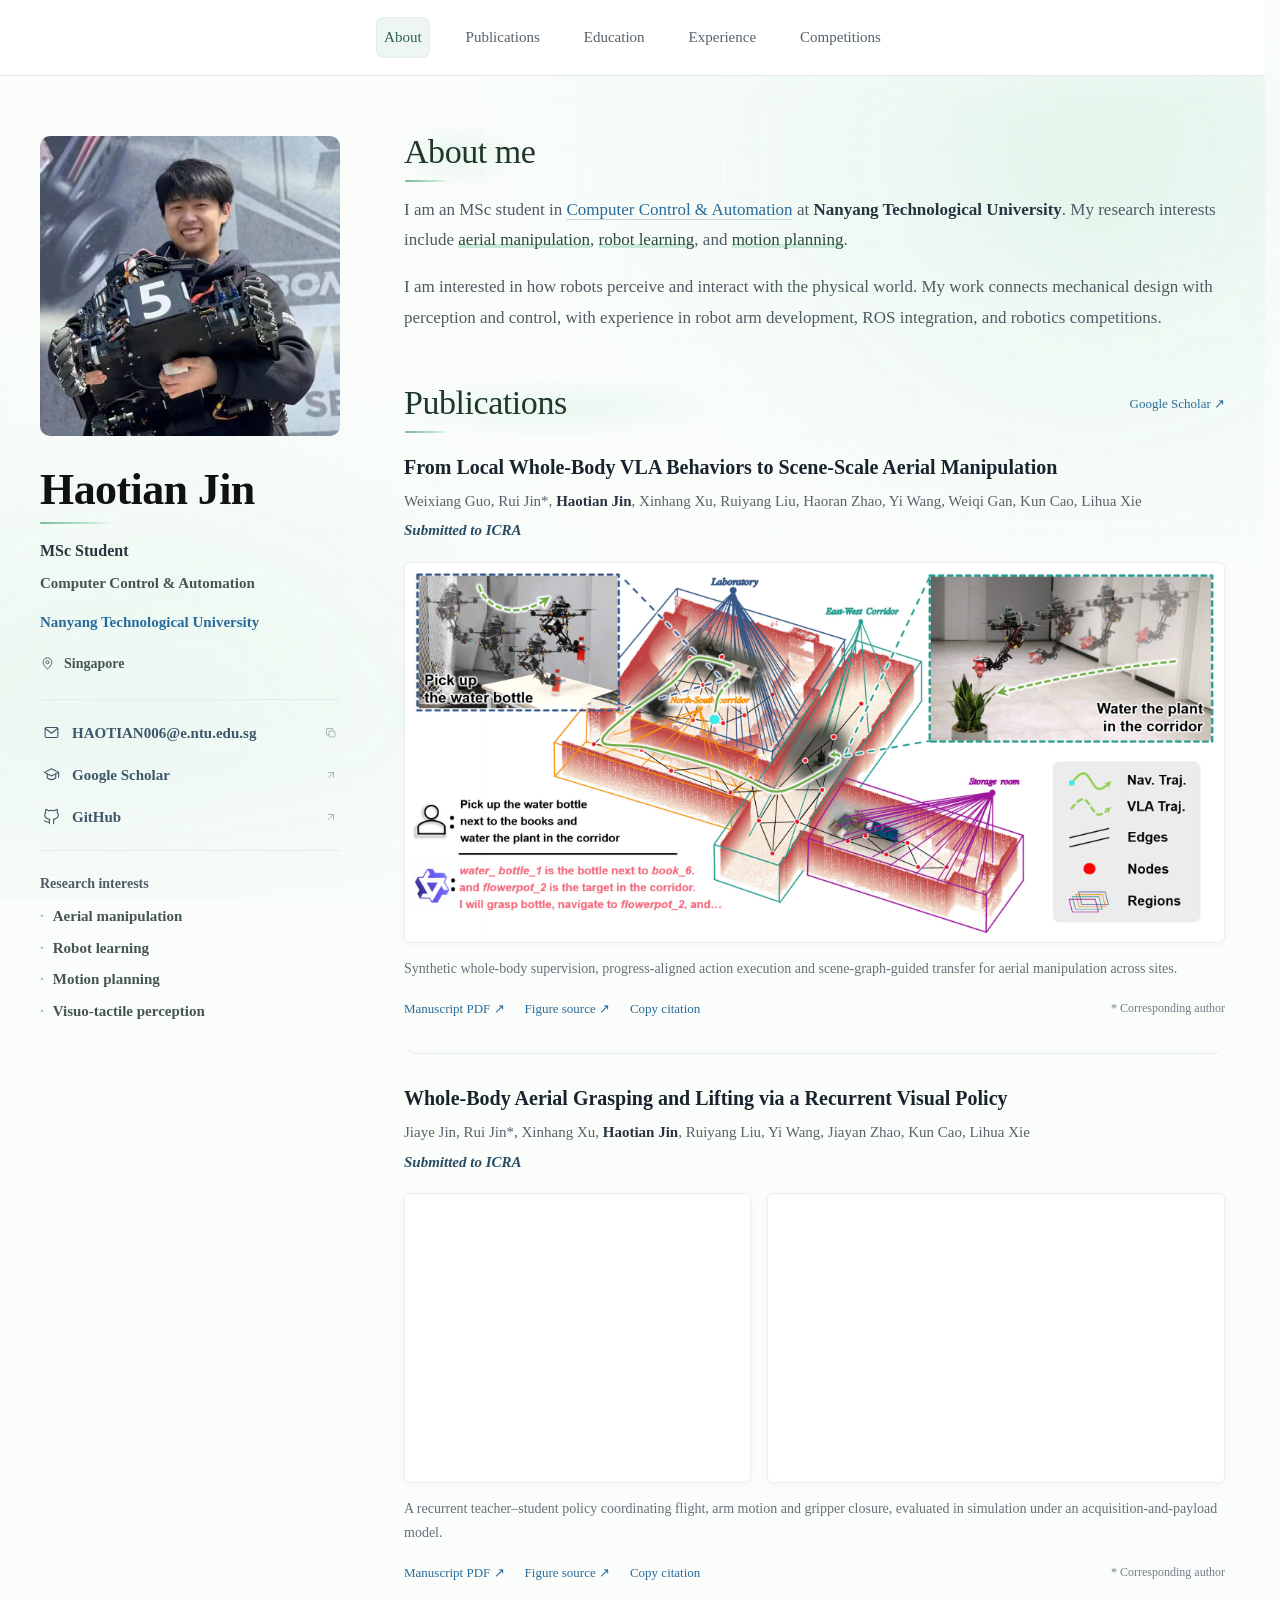
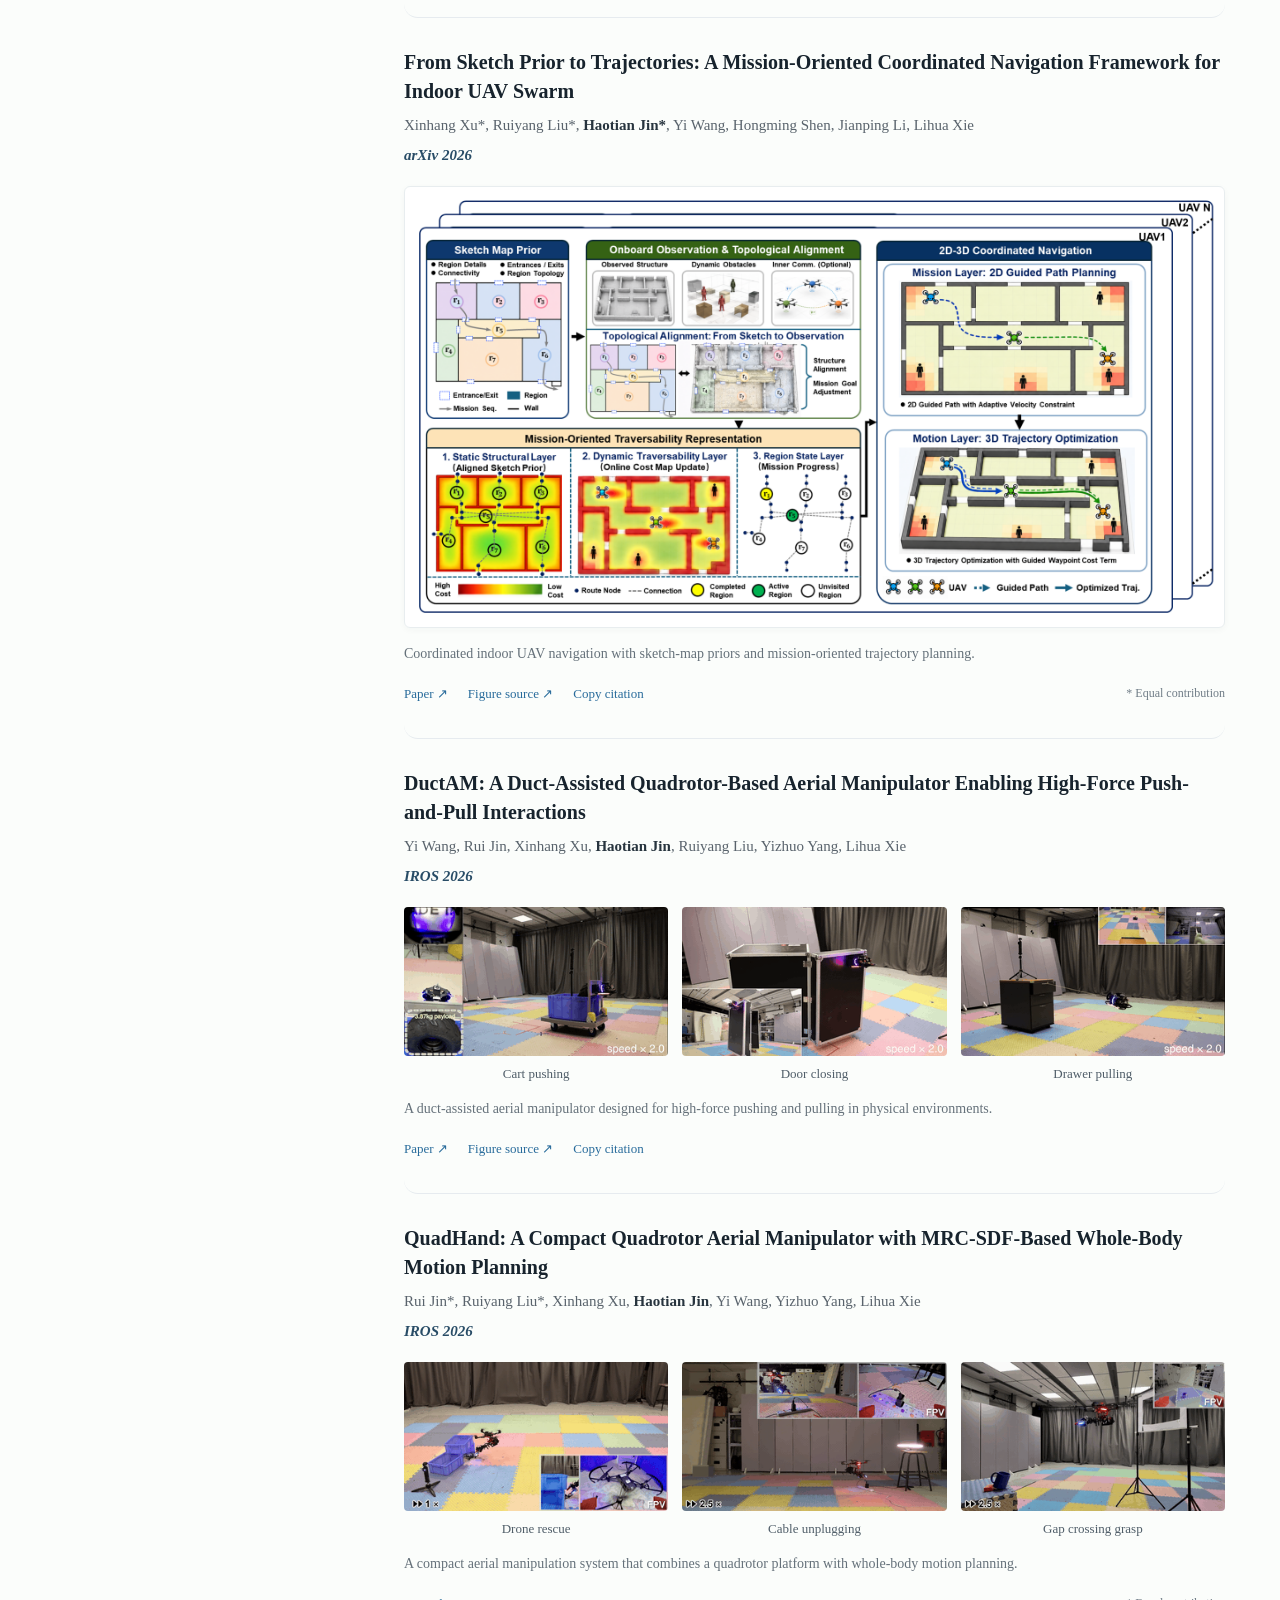
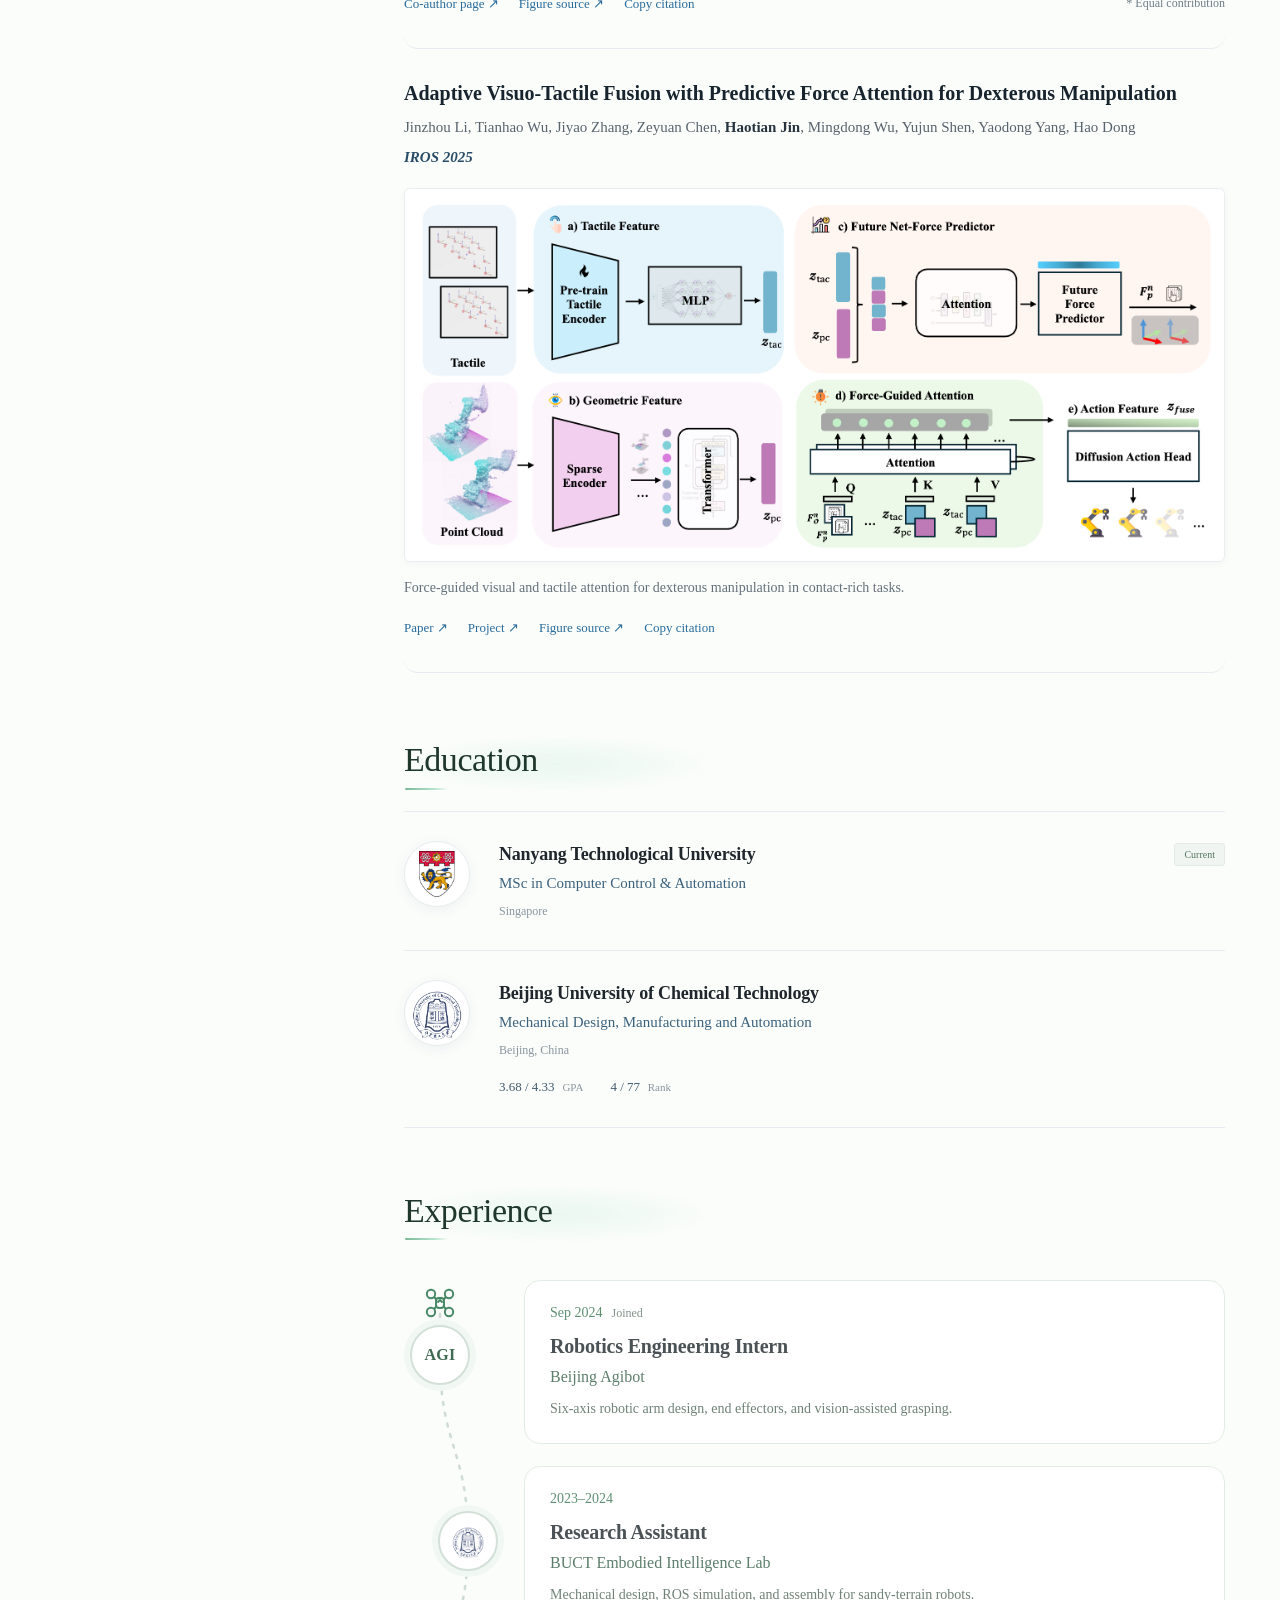
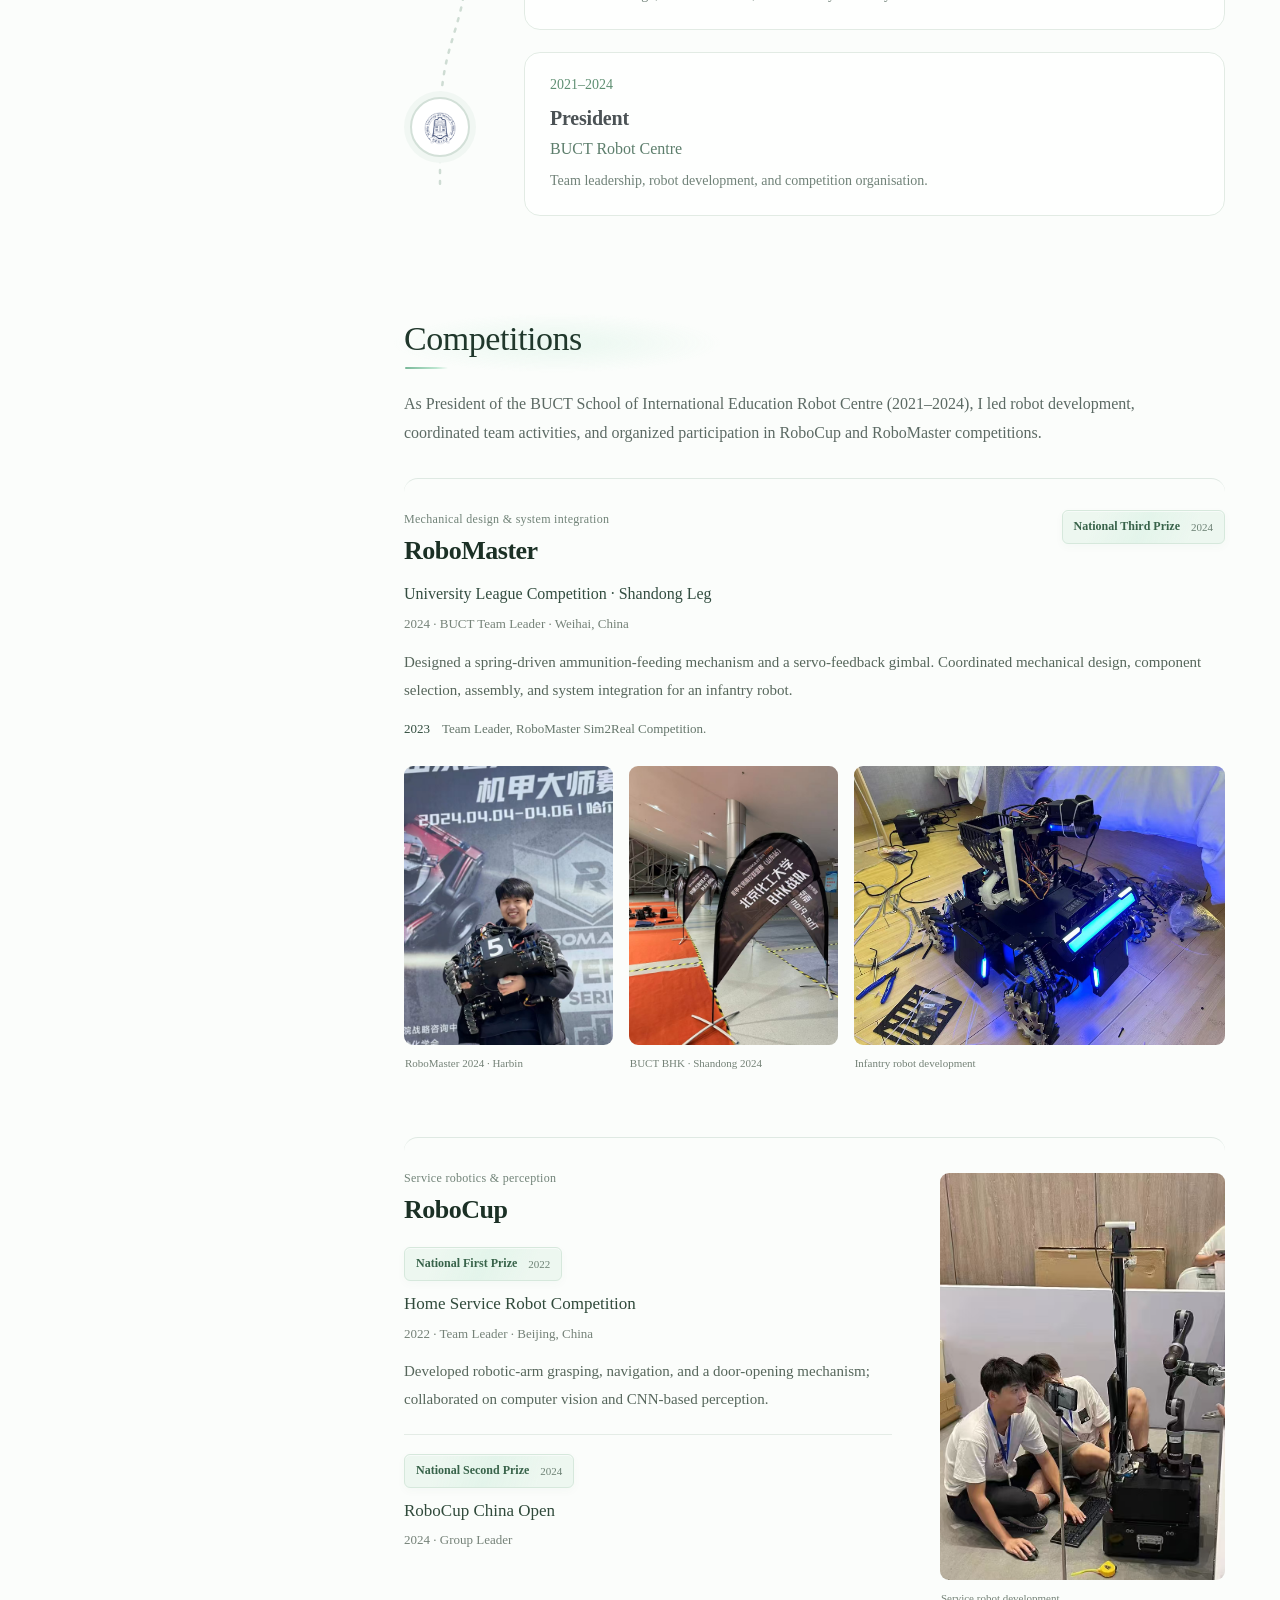
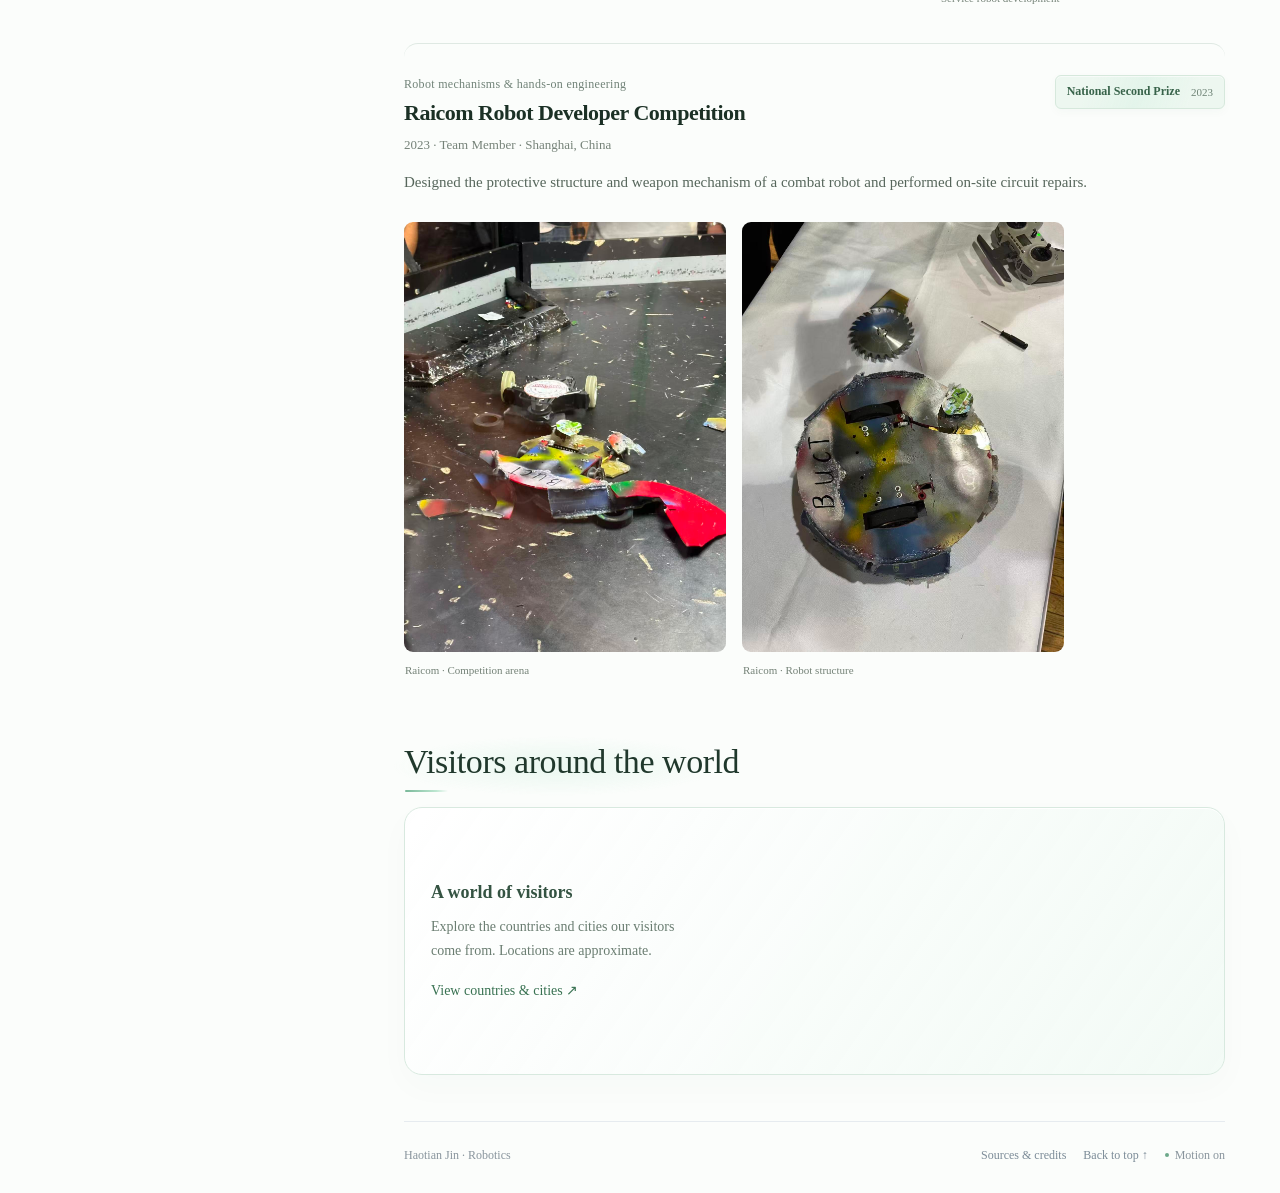
==== commit dc6f7676: "Connect live visitor globe and regional statistics" ====
--- a/index.html
+++ b/index.html
@@ -1,5 +1,5 @@
 <!doctype html>
-<html lang="en"><head><meta charset="utf-8"><meta name="viewport" content="width=device-width,initial-scale=1"><meta name="description" content="Haotian Jin — MSc student in Computer Control & Automation at Nanyang Technological University. Robotics, aerial manipulation and robot learning."><meta name="robots" content="index,follow"><link rel="canonical" href="https://haitang47.github.io/"><meta property="og:type" content="website"><meta property="og:title" content="Haotian Jin · Robotics"><meta property="og:description" content="Robotics, aerial manipulation, and robot learning. MSc student at Nanyang Technological University."><meta property="og:url" content="https://haitang47.github.io/"><meta name="theme-color" content="#ffffff"><title>Haotian Jin · Robotics</title><link rel="icon" type="image/svg+xml" href="assets/favicon.svg?v=47-mint-20260929"><link rel="stylesheet" href="assets/academic-focused.css?v=20260930-email-copy"><script defer src="assets/publications-data.js?v=20260928"></script><script defer src="assets/site.js?v=20260930-email-copy"></script><script defer src="assets/academic-focused.js?v=20260929-motion3"></script><link rel="stylesheet" href="assets/mint-effects.css?v=20260930-email-copy"><script defer src="assets/mint-effects.js?v=20261005-journey"></script><script defer src="assets/type-effects.js?v=20260929-2"></script><link rel="stylesheet" href="assets/competitions.css?v=20260929-2"><link rel="stylesheet" href="assets/journey-effects.css?v=20261005"><script defer src="assets/journey-effects.js?v=20261005"></script><link rel="stylesheet" href="assets/profile-stability.css?v=20261005"><link rel="stylesheet" href="assets/showcase-effects.css?v=20261005"><script defer src="assets/showcase-effects.js?v=20261005"></script><link rel="stylesheet" href="assets/visitor-map.css?v=20261005"></head>
+<html lang="en"><head><meta charset="utf-8"><meta name="viewport" content="width=device-width,initial-scale=1"><meta name="description" content="Haotian Jin — MSc student in Computer Control & Automation at Nanyang Technological University. Robotics, aerial manipulation and robot learning."><meta name="robots" content="index,follow"><link rel="canonical" href="https://haitang47.github.io/"><meta property="og:type" content="website"><meta property="og:title" content="Haotian Jin · Robotics"><meta property="og:description" content="Robotics, aerial manipulation, and robot learning. MSc student at Nanyang Technological University."><meta property="og:url" content="https://haitang47.github.io/"><meta name="theme-color" content="#ffffff"><title>Haotian Jin · Robotics</title><link rel="icon" type="image/svg+xml" href="assets/favicon.svg?v=47-mint-20260929"><link rel="stylesheet" href="assets/academic-focused.css?v=20260930-email-copy"><script defer src="assets/publications-data.js?v=20260928"></script><script defer src="assets/site.js?v=20260930-email-copy"></script><script defer src="assets/academic-focused.js?v=20260929-motion3"></script><link rel="stylesheet" href="assets/mint-effects.css?v=20260930-email-copy"><script defer src="assets/mint-effects.js?v=20261005-journey"></script><script defer src="assets/type-effects.js?v=20260929-2"></script><link rel="stylesheet" href="assets/competitions.css?v=20260929-2"><link rel="stylesheet" href="assets/journey-effects.css?v=20261005"><script defer src="assets/journey-effects.js?v=20261005"></script><link rel="stylesheet" href="assets/profile-stability.css?v=20261005"><link rel="stylesheet" href="assets/showcase-effects.css?v=20261005"><script defer src="assets/showcase-effects.js?v=20261005"></script><link rel="stylesheet" href="assets/visitor-map.css?v=20261005-connected"><script defer src="assets/visitor-map.js?v=20261005-connected"></script></head>
 <body class="academic academic-focused" data-academic-focused><a class="skip-link" href="#main">Skip to content</a>
 <header class="academic-top"><nav aria-label="Main navigation"><a href="#about">About</a><a href="#research">Publications</a><a href="#education">Education</a><a href="#experience">Experience</a><a href="#competitions">Competitions</a></nav></header>
 <div class="academic-shell"><aside class="academic-profile" aria-label="Personal profile">
@@ -46,17 +46,9 @@
 <div class="competition-gallery competition-gallery-pair"><figure class="competition-photo publication-figure "><a href="assets/competitions/raicom-arena.jpg" data-lightbox data-kind="photo" data-caption="Raicom · Competition arena" aria-label="Enlarge: Raicom · Competition arena"><img src="assets/competitions/raicom-arena.jpg" alt="Combat robots, including a robot marked BUCT, on the floor of a Raicom competition arena." width="1279" height="1706" loading="lazy" decoding="async"></a><figcaption>Raicom · Competition arena</figcaption></figure><figure class="competition-photo publication-figure "><a href="assets/competitions/raicom-robot-detail.jpg" data-lightbox data-kind="photo" data-caption="Raicom · Robot structure" aria-label="Enlarge: Raicom · Robot structure"><img src="assets/competitions/raicom-robot-detail.jpg" alt="Close-up of a BUCT-marked combat robot on a table, with its protective body, a separate circular blade and a radio controller visible." width="1279" height="1706" loading="lazy" decoding="async"></a><figcaption>Raicom · Robot structure</figcaption></figure></div>
 </article>
 </section>
-<section id="visitors" class="visitor-map-section" aria-labelledby="visitors-title" data-visitor-state="unconnected">
+<section id="visitors" class="visitor-map-section" aria-labelledby="visitors-title" data-visitor-state="connected">
 <div class="section-heading"><h2 class="section-title" id="visitors-title">Visitors around the world</h2></div>
-<div class="visitor-map-panel"><div class="visitor-map-copy"><p class="visitor-map-status">Visitor map not connected yet</p><p class="visitor-map-description">Real visitor locations will appear here once the map is connected.</p></div><div class="visitor-map-art"><svg class="visitor-map-globe" viewBox="0 0 640 330" role="img" aria-labelledby="visitor-globe-title visitor-globe-description">
-<title id="visitor-globe-title">Globe illustration</title>
-<desc id="visitor-globe-description">A decorative globe with latitude and longitude lines. No visitor data is displayed.</desc>
-<defs><radialGradient id="visitor-globe-fill"><stop offset="0" stop-color="#e8f7ef"/><stop offset="1" stop-color="#f7fcf9"/></radialGradient><linearGradient id="visitor-globe-edge" x1="0" y1="0" x2="1" y2="1"><stop stop-color="#7ebc9c"/><stop offset="1" stop-color="#bfdccf"/></linearGradient></defs>
-<g class="visitor-globe-guides" fill="none" stroke="#c6ded0" stroke-width="1"><path d="M56 165H188M452 165H584M320 20V37M320 293V310"/><path d="M82 145V185M558 145V185"/></g>
-<g fill="none" stroke="#c2dfcf" stroke-width="1"><ellipse cx="320" cy="165" rx="195" ry="62" transform="rotate(-24 320 165)"/></g>
-<circle cx="320" cy="165" r="119" fill="url(#visitor-globe-fill)" stroke="url(#visitor-globe-edge)" stroke-width="1.7"/>
-<g class="visitor-globe-grid" fill="none" stroke="#a9cfbb" stroke-width="1.1"><ellipse cx="320" cy="165" rx="44" ry="119"/><ellipse cx="320" cy="165" rx="87" ry="119"/><ellipse cx="320" cy="165" rx="119" ry="42"/><path d="M214 111Q320 144 426 111M214 219Q320 186 426 219M320 46V284M201 165H439"/></g>
-</svg></div></div>
+<div class="visitor-map-panel"><div class="visitor-map-copy"><p class="visitor-map-status">A world of visitors</p><p class="visitor-map-description">Explore the countries and cities our visitors come from. Locations are approximate.</p><a class="visitor-map-dashboard" href="https://mapmyvisitors.com/web/1c8nh" target="_blank" rel="noopener noreferrer">View countries &amp; cities ↗</a></div><div class="visitor-map-widget" aria-label="Visitor map supplied by MapMyVisitors"><script type="text/javascript" id="mmvst_globe" src="https://mapmyvisitors.com/globe.js?d=57EVWro-YVseXolG36-lTMyc7EqPxT3mQe81mktxLEI"></script><noscript>JavaScript is required to display the visitor map.</noscript></div></div>
 </section>
 <footer class="academic-footer"><span>Haotian Jin · Robotics</span><div><a href="sources.html">Sources &amp; credits</a><a href="#about">Back to top ↑</a></div></footer>
 </main></div><div class="toast" role="status" aria-live="polite"></div></body></html>
--- a/assets/visitor-map.css
+++ b/assets/visitor-map.css
@@ -35,9 +35,9 @@
 .visitor-map-widget { min-width: 0; width: 100%; }
 .visitor-map-art { pointer-events: none; user-select: none; }
 .visitor-map-globe { display: block; width: 100%; height: auto; max-height: 265px; }
-.visitor-map-widget { overflow: auto; text-align: center; min-height: 220px; }
-.visitor-map-widget img,
-.visitor-map-widget svg { max-width: 100%; }
+.visitor-map-widget { overflow: hidden; text-align: center; min-height: 220px; max-width: 340px; margin-inline: auto; }
+.visitor-map-widget > img,
+.visitor-map-widget > svg { max-width: 100%; }
 .visitor-map-widget noscript { display: block; margin: 25px 0; color: #6a7d71; font-size: 14px; }
 .visitor-map-section[data-visitor-state="connected"] .visitor-map-panel {
   grid-template-columns: minmax(180px, .8fr) minmax(0, 1.4fr);
@@ -48,8 +48,8 @@
     grid-template-columns: 1fr;
     gap: 5px;
   }
-  .visitor-map-art,
-  .visitor-map-widget { max-width: 500px; margin-inline: auto; }
+  .visitor-map-art { max-width: 500px; margin-inline: auto; }
+  .visitor-map-widget { max-width: 340px; margin-inline: auto; }
   .visitor-map-description { max-width: 440px; }
 }
 @media (max-width: 650px) {
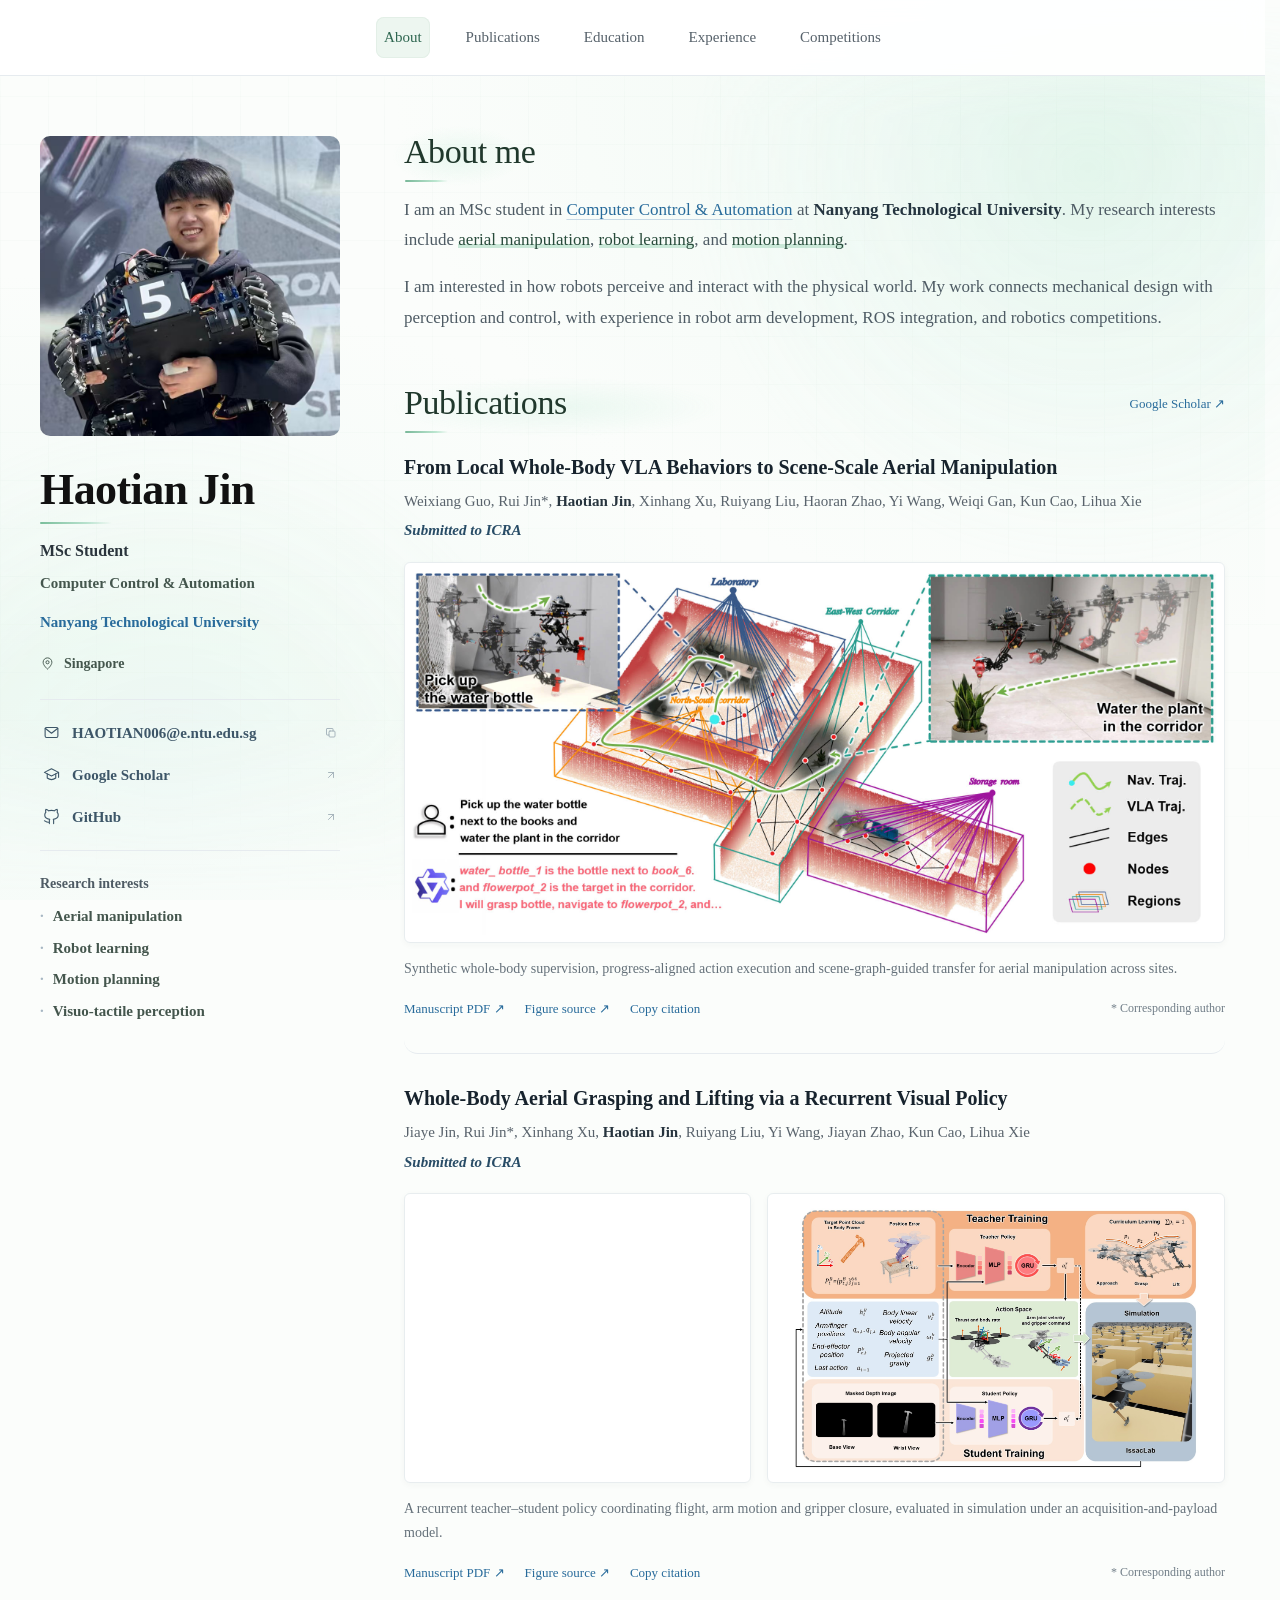
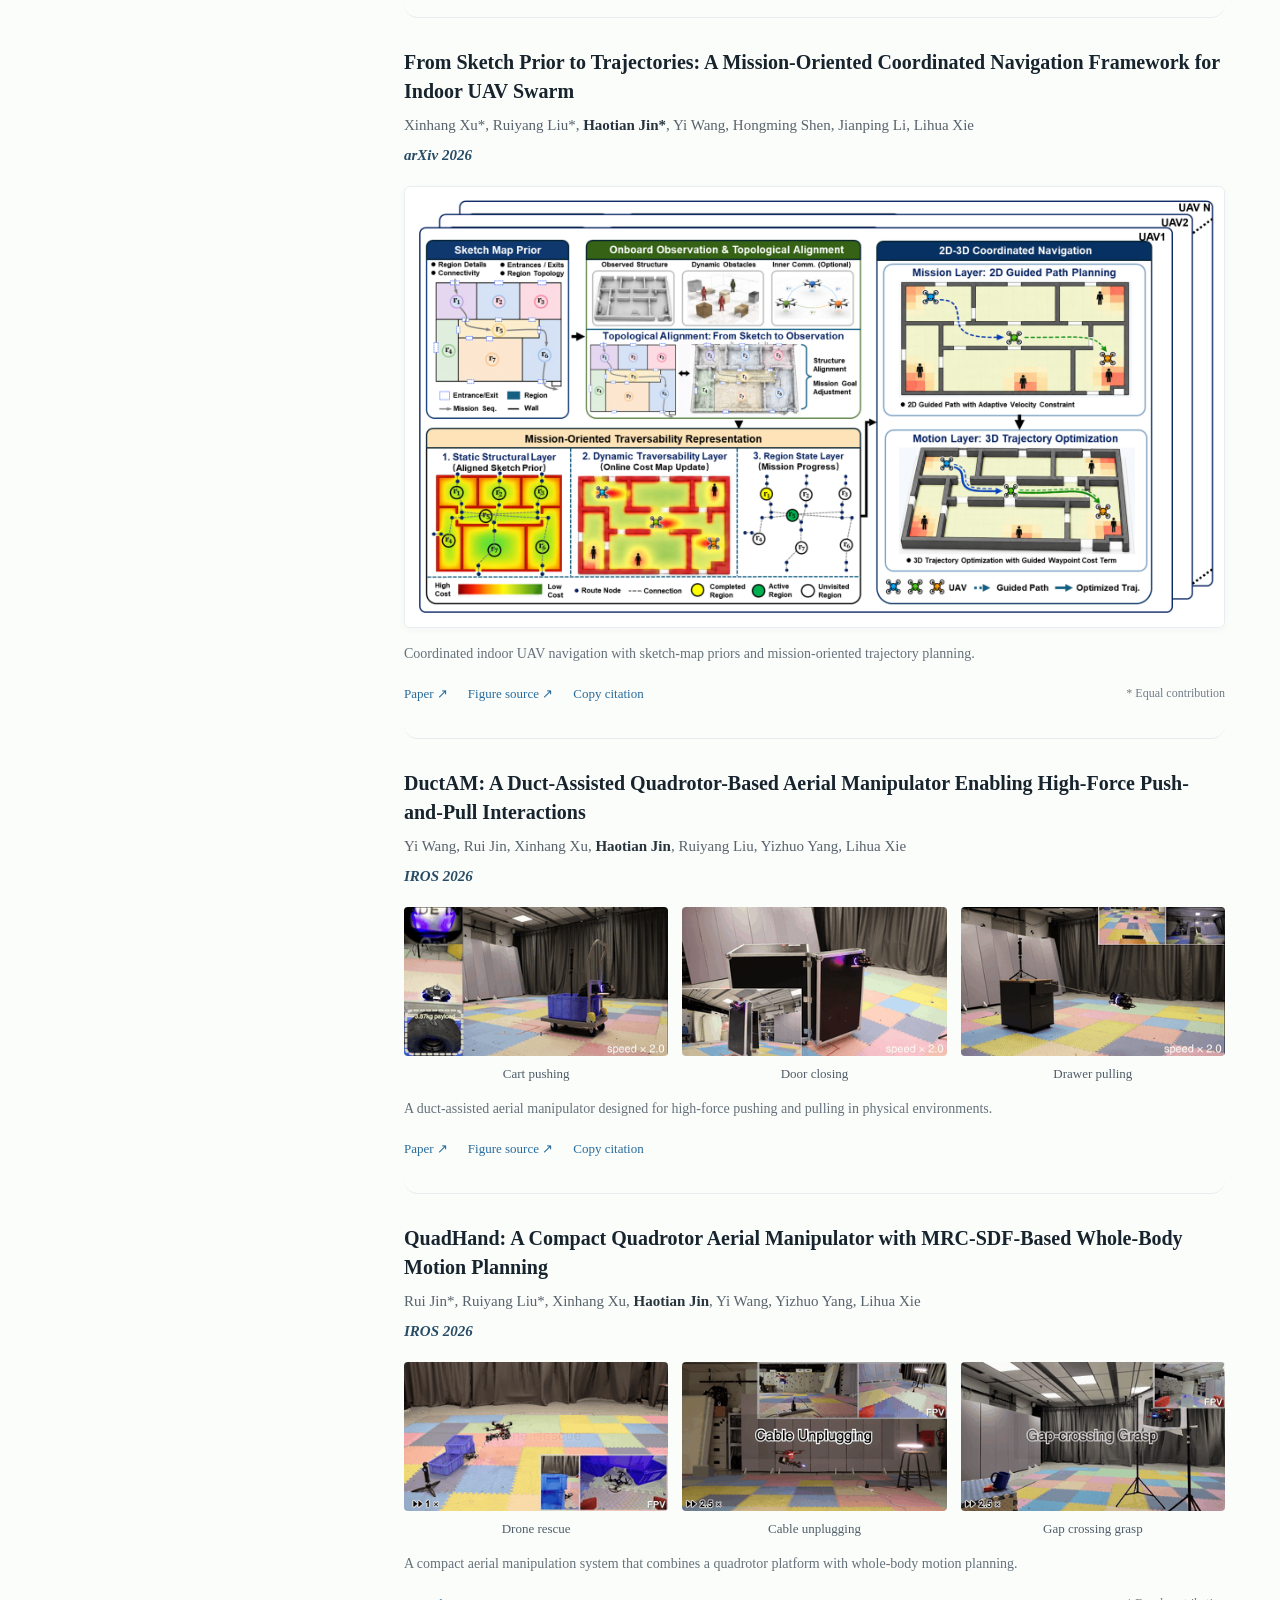
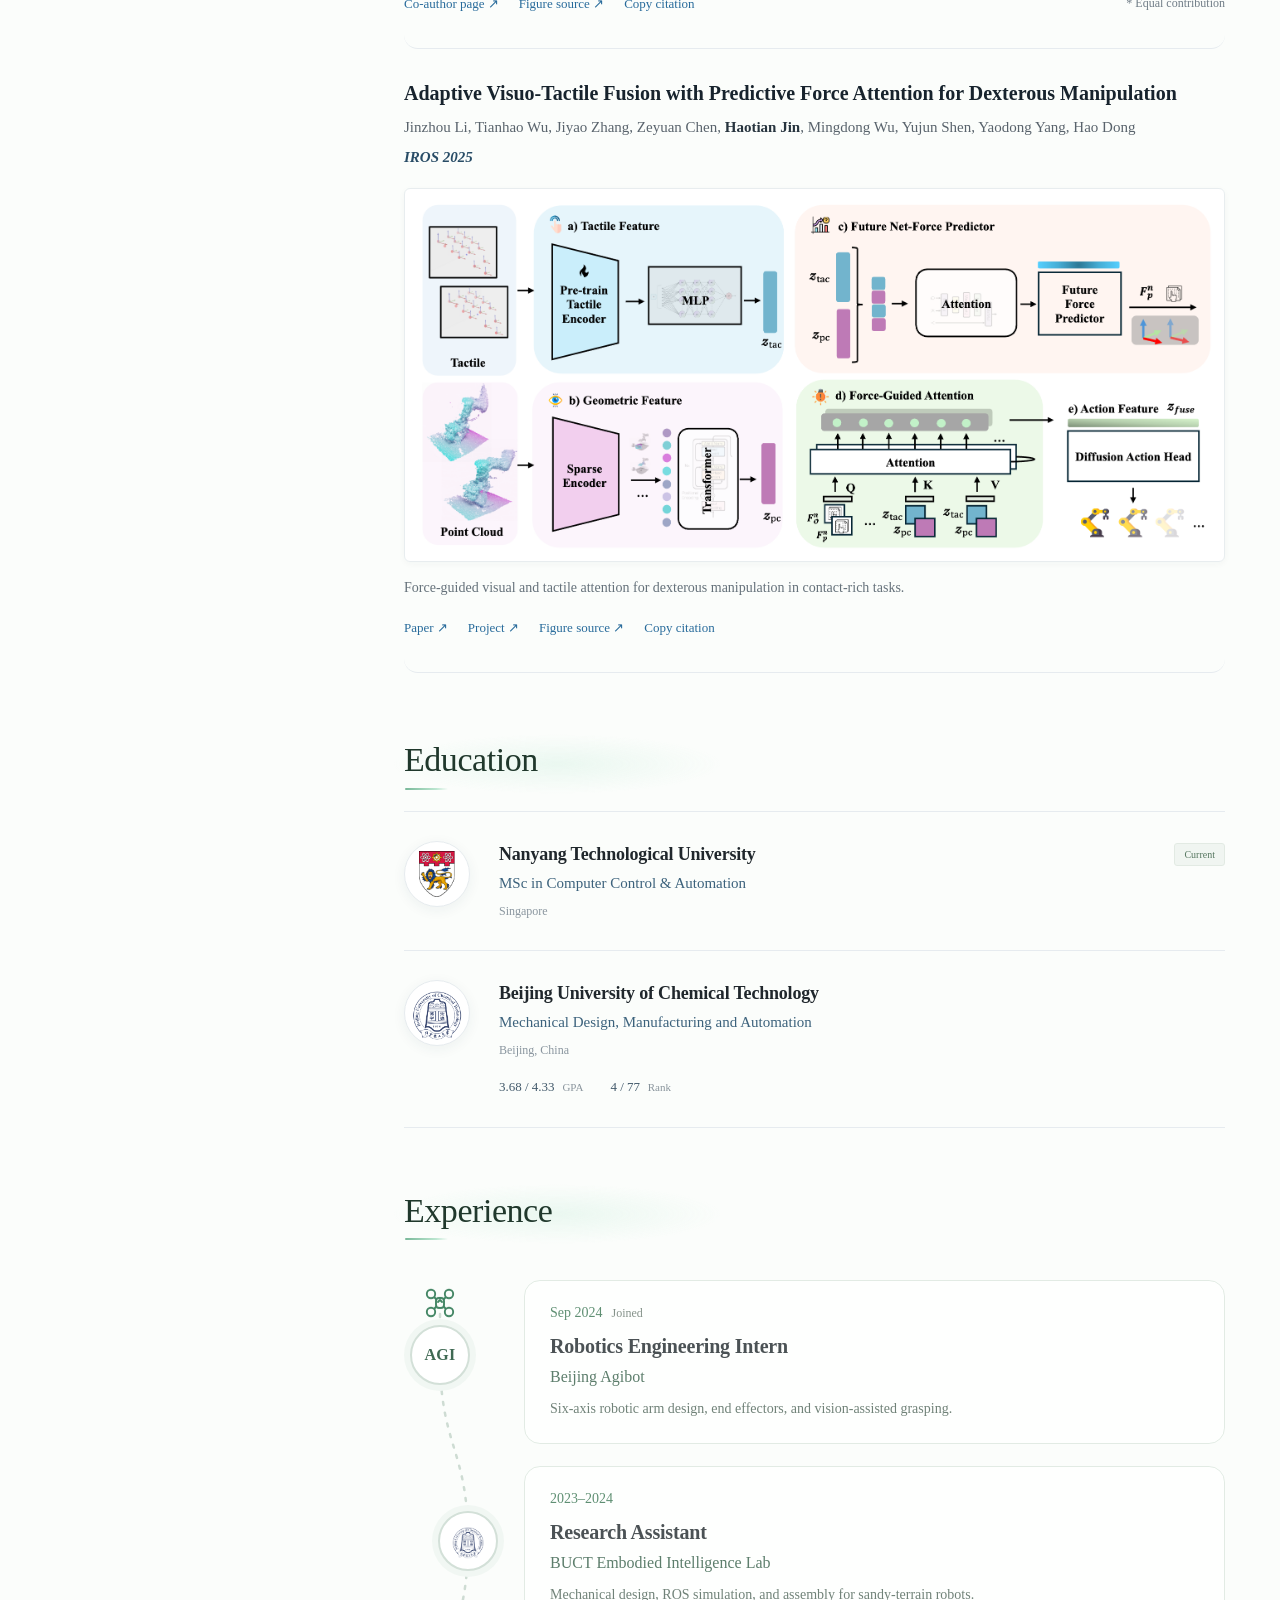
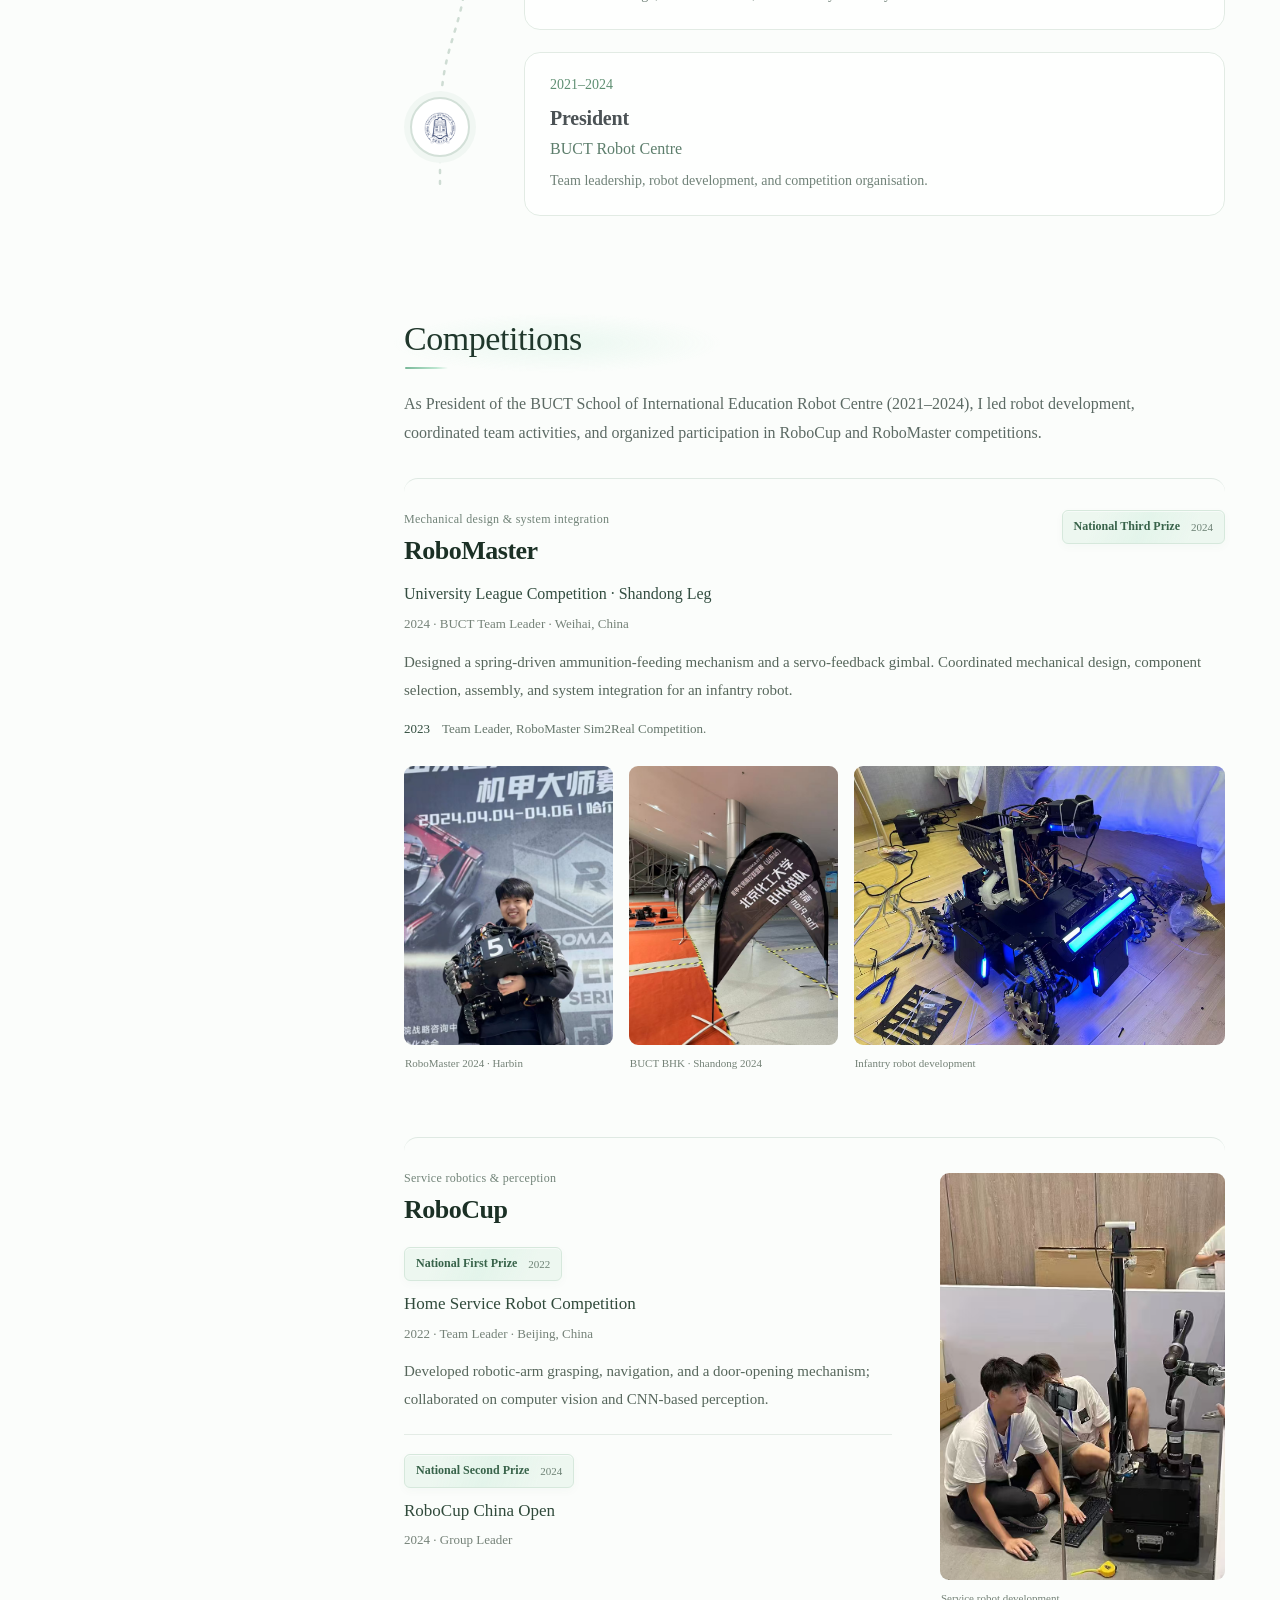
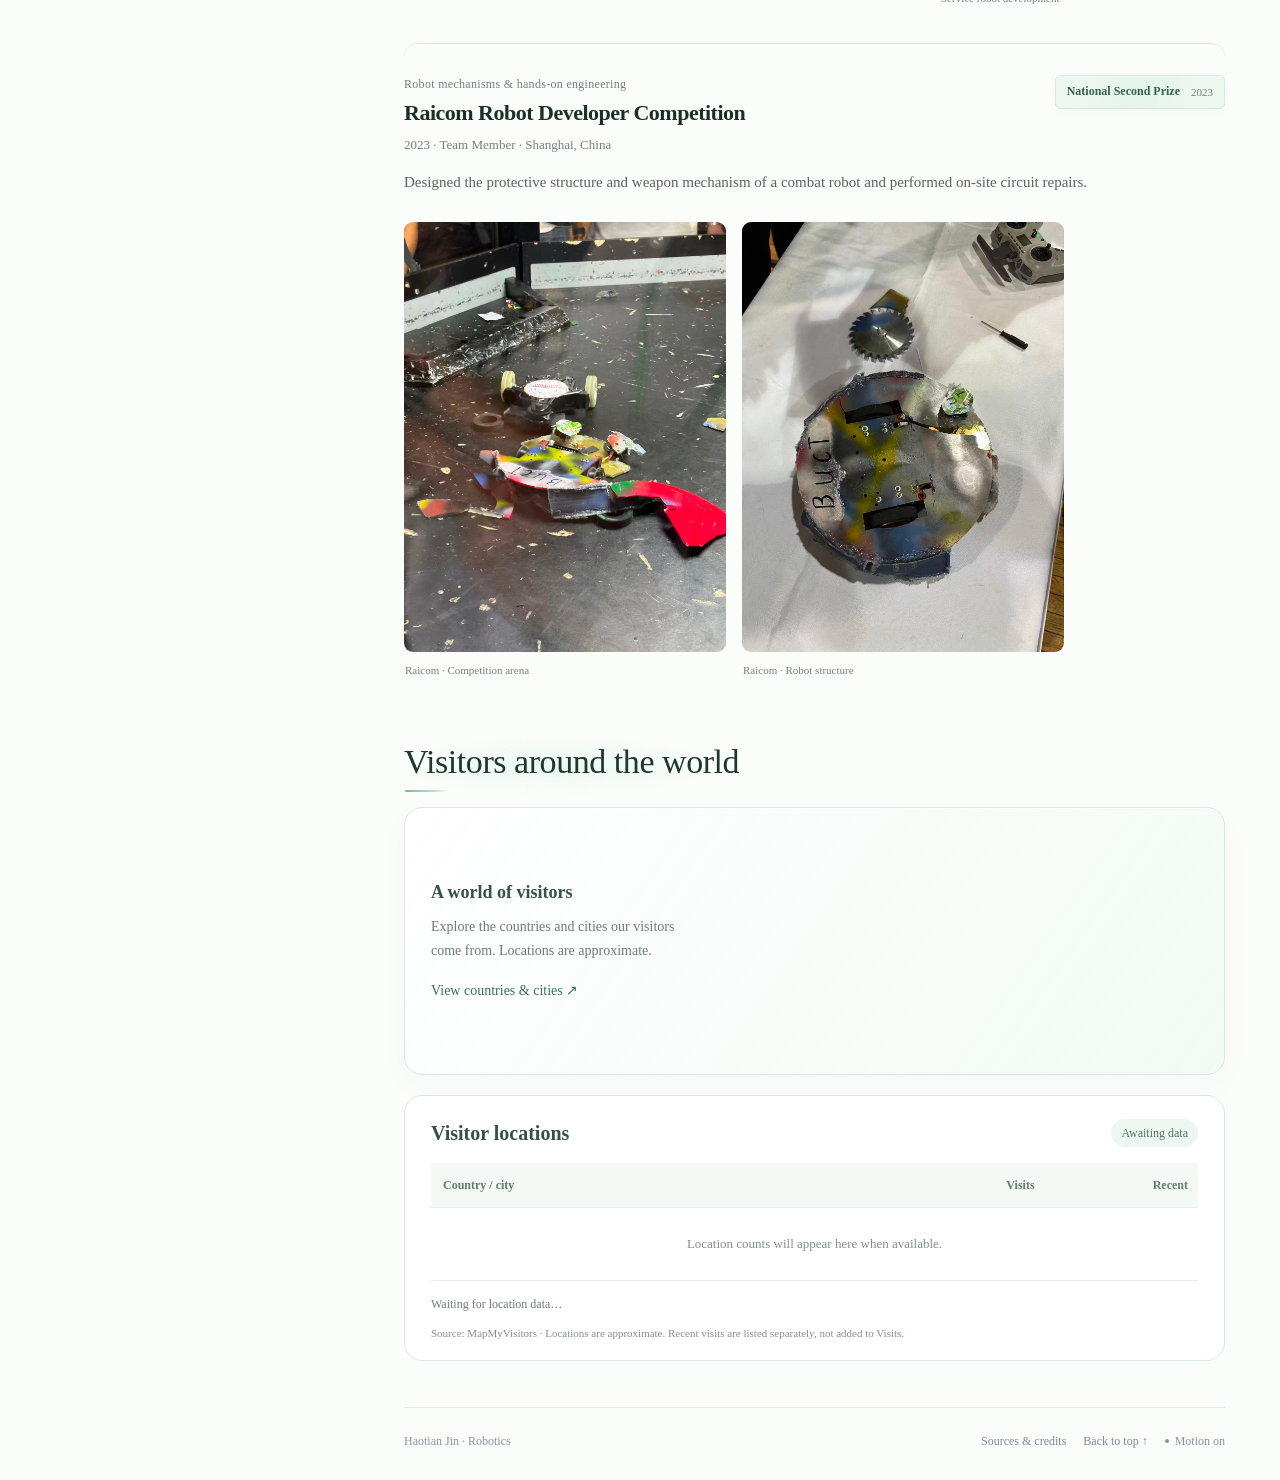
==== commit 9d192943: "Add visitor location counts below the globe" ====
--- a/index.html
+++ b/index.html
@@ -1,5 +1,5 @@
 <!doctype html>
-<html lang="en"><head><meta charset="utf-8"><meta name="viewport" content="width=device-width,initial-scale=1"><meta name="description" content="Haotian Jin — MSc student in Computer Control & Automation at Nanyang Technological University. Robotics, aerial manipulation and robot learning."><meta name="robots" content="index,follow"><link rel="canonical" href="https://haitang47.github.io/"><meta property="og:type" content="website"><meta property="og:title" content="Haotian Jin · Robotics"><meta property="og:description" content="Robotics, aerial manipulation, and robot learning. MSc student at Nanyang Technological University."><meta property="og:url" content="https://haitang47.github.io/"><meta name="theme-color" content="#ffffff"><title>Haotian Jin · Robotics</title><link rel="icon" type="image/svg+xml" href="assets/favicon.svg?v=47-mint-20260929"><link rel="stylesheet" href="assets/academic-focused.css?v=20260930-email-copy"><script defer src="assets/publications-data.js?v=20260928"></script><script defer src="assets/site.js?v=20260930-email-copy"></script><script defer src="assets/academic-focused.js?v=20260929-motion3"></script><link rel="stylesheet" href="assets/mint-effects.css?v=20260930-email-copy"><script defer src="assets/mint-effects.js?v=20261005-journey"></script><script defer src="assets/type-effects.js?v=20260929-2"></script><link rel="stylesheet" href="assets/competitions.css?v=20260929-2"><link rel="stylesheet" href="assets/journey-effects.css?v=20261005"><script defer src="assets/journey-effects.js?v=20261005"></script><link rel="stylesheet" href="assets/profile-stability.css?v=20261005"><link rel="stylesheet" href="assets/showcase-effects.css?v=20261005"><script defer src="assets/showcase-effects.js?v=20261005"></script><link rel="stylesheet" href="assets/visitor-map.css?v=20261005-connected"><script defer src="assets/visitor-map.js?v=20261005-connected"></script></head>
+<html lang="en"><head><meta charset="utf-8"><meta name="viewport" content="width=device-width,initial-scale=1"><meta name="description" content="Haotian Jin — MSc student in Computer Control & Automation at Nanyang Technological University. Robotics, aerial manipulation and robot learning."><meta name="robots" content="index,follow"><link rel="canonical" href="https://haitang47.github.io/"><meta property="og:type" content="website"><meta property="og:title" content="Haotian Jin · Robotics"><meta property="og:description" content="Robotics, aerial manipulation, and robot learning. MSc student at Nanyang Technological University."><meta property="og:url" content="https://haitang47.github.io/"><meta name="theme-color" content="#ffffff"><title>Haotian Jin · Robotics</title><link rel="icon" type="image/svg+xml" href="assets/favicon.svg?v=47-mint-20260929"><link rel="stylesheet" href="assets/academic-focused.css?v=20260930-email-copy"><script defer src="assets/publications-data.js?v=20260928"></script><script defer src="assets/site.js?v=20260930-email-copy"></script><script defer src="assets/academic-focused.js?v=20260929-motion3"></script><link rel="stylesheet" href="assets/mint-effects.css?v=20260930-email-copy"><script defer src="assets/mint-effects.js?v=20261005-journey"></script><script defer src="assets/type-effects.js?v=20260929-2"></script><link rel="stylesheet" href="assets/competitions.css?v=20260929-2"><link rel="stylesheet" href="assets/journey-effects.css?v=20261005"><script defer src="assets/journey-effects.js?v=20261005"></script><link rel="stylesheet" href="assets/profile-stability.css?v=20261005"><link rel="stylesheet" href="assets/showcase-effects.css?v=20261005"><script defer src="assets/showcase-effects.js?v=20261005"></script><link rel="stylesheet" href="assets/visitor-map.css?v=20261005-table"><script defer src="assets/visitor-map.js?v=20261005-connected"></script><script defer src="assets/visitor-locations.js?v=20261005-table"></script></head>
 <body class="academic academic-focused" data-academic-focused><a class="skip-link" href="#main">Skip to content</a>
 <header class="academic-top"><nav aria-label="Main navigation"><a href="#about">About</a><a href="#research">Publications</a><a href="#education">Education</a><a href="#experience">Experience</a><a href="#competitions">Competitions</a></nav></header>
 <div class="academic-shell"><aside class="academic-profile" aria-label="Personal profile">
@@ -49,6 +49,17 @@
 <section id="visitors" class="visitor-map-section" aria-labelledby="visitors-title" data-visitor-state="connected">
 <div class="section-heading"><h2 class="section-title" id="visitors-title">Visitors around the world</h2></div>
 <div class="visitor-map-panel"><div class="visitor-map-copy"><p class="visitor-map-status">A world of visitors</p><p class="visitor-map-description">Explore the countries and cities our visitors come from. Locations are approximate.</p><a class="visitor-map-dashboard" href="https://mapmyvisitors.com/web/1c8nh" target="_blank" rel="noopener noreferrer">View countries &amp; cities ↗</a></div><div class="visitor-map-widget" aria-label="Visitor map supplied by MapMyVisitors"><script type="text/javascript" id="mmvst_globe" src="https://mapmyvisitors.com/globe.js?d=57EVWro-YVseXolG36-lTMyc7EqPxT3mQe81mktxLEI"></script><noscript>JavaScript is required to display the visitor map.</noscript></div></div>
+<div class="visitor-locations" id="visitor-locations" aria-labelledby="visitor-locations-title">
+<div class="visitor-locations-heading"><h3 id="visitor-locations-title">Visitor locations</h3><span class="visitor-locations-count" id="visitor-locations-count">Awaiting data</span></div>
+<div class="visitor-locations-scroll"><table class="visitor-locations-table">
+<caption class="visitor-sr-only">Visit counts by country and city, as reported on the visitor globe</caption>
+<thead><tr><th scope="col">Country / city</th><th scope="col">Visits</th><th scope="col">Recent</th></tr></thead>
+<tbody id="visitor-locations-body"><tr class="visitor-locations-empty"><td colspan="3">Location counts will appear here when available.</td></tr></tbody>
+</table></div>
+<div class="visitor-locations-footer"><p id="visitor-locations-status" role="status" aria-live="polite">Waiting for location data…</p><button id="visitor-locations-more" type="button" aria-expanded="false" hidden>Show all locations</button></div>
+<p class="visitor-locations-note">Source: MapMyVisitors · Locations are approximate. Recent visits are listed separately, not added to Visits.</p>
+<noscript><p class="visitor-locations-note">Enable JavaScript to display location counts.</p></noscript>
+</div>
 </section>
 <footer class="academic-footer"><span>Haotian Jin · Robotics</span><div><a href="sources.html">Sources &amp; credits</a><a href="#about">Back to top ↑</a></div></footer>
 </main></div><div class="toast" role="status" aria-live="polite"></div></body></html>
--- a/assets/visitor-map.css
+++ b/assets/visitor-map.css
@@ -39,6 +39,43 @@
 .visitor-map-widget > img,
 .visitor-map-widget > svg { max-width: 100%; }
 .visitor-map-widget noscript { display: block; margin: 25px 0; color: #6a7d71; font-size: 14px; }
+.visitor-locations {
+  margin-top: 20px;
+  padding: 23px 26px 18px;
+  border: 1px solid #d8e9df;
+  border-radius: 18px;
+  background: #ffffffd9;
+  color: #345342;
+}
+.visitor-locations-heading {
+  display: flex;
+  align-items: center;
+  justify-content: space-between;
+  flex-wrap: wrap;
+  gap: 8px 16px;
+  margin-bottom: 16px;
+}
+.visitor-locations-heading h3 { margin: 0; font-size: 20px; font-weight: 600; line-height: 1.4; }
+.visitor-locations-count { padding: 4px 10px; border-radius: 20px; background: #edf7f1; color: #587461; font-size: 12px; }
+.visitor-locations-scroll { width: 100%; }
+.visitor-locations-table { width: 100%; border-collapse: collapse; table-layout: fixed; font-size: 14px; }
+.visitor-locations-table th,
+.visitor-locations-table td { padding: 13px 10px; border-bottom: 1px solid #e6eee8; line-height: 1.5; }
+.visitor-locations-table th { color: #637c6b; font-size: 12px; font-weight: 600; background: #f4f9f6; }
+.visitor-locations-table th:first-child,
+.visitor-locations-table td:first-child { width: 60%; padding-left: 12px; text-align: left; overflow-wrap: anywhere; }
+.visitor-locations-table th:not(:first-child),
+.visitor-locations-table td:not(:first-child) { width: 20%; text-align: right; font-variant-numeric: tabular-nums; }
+.visitor-locations-table tbody tr:not(.visitor-locations-empty):hover { background: #f6faf7; }
+.visitor-locations-table td:nth-child(3) { color: #4c815b; }
+.visitor-locations-table .visitor-locations-empty td { padding: 26px 12px; text-align: center; color: #819087; font-size: 13px; }
+.visitor-locations-footer { display: flex; justify-content: space-between; align-items: center; flex-wrap: wrap; gap: 8px 16px; margin-top: 14px; }
+.visitor-locations-footer p { margin: 0; color: #6a7d71; font-size: 12px; line-height: 1.5; }
+.visitor-locations-footer button { padding: 5px 0; border: 0; background: transparent; color: #397252; font: inherit; font-size: 13px; text-decoration: underline; text-underline-offset: 4px; cursor: pointer; }
+.visitor-locations-footer button[hidden] { display: none; }
+.visitor-locations-footer button:focus-visible { outline: 2px solid #528e6a; outline-offset: 4px; border-radius: 2px; }
+.visitor-locations-note { margin: 12px 0 0; color: #849088; font-size: 11px; line-height: 1.6; }
+.visitor-sr-only { position: absolute; width: 1px; height: 1px; padding: 0; margin: -1px; overflow: hidden; clip-path: inset(50%); white-space: nowrap; border: 0; }
 .visitor-map-section[data-visitor-state="connected"] .visitor-map-panel {
   grid-template-columns: minmax(180px, .8fr) minmax(0, 1.4fr);
 }
@@ -58,6 +95,14 @@
   .visitor-map-status { font-size: 17px; }
   .visitor-map-description { font-size: 13px; }
   .visitor-map-globe { max-height: 215px; }
+  .visitor-locations { padding: 20px 16px 15px; border-radius: 14px; }
+  .visitor-locations-heading h3 { font-size: 18px; }
+  .visitor-locations-table th,
+  .visitor-locations-table td { padding: 12px 6px; font-size: 12px; }
+  .visitor-locations-table th:first-child,
+  .visitor-locations-table td:first-child { width: 56%; padding-left: 8px; }
+  .visitor-locations-table th:not(:first-child),
+  .visitor-locations-table td:not(:first-child) { width: 22%; }
 }
 .effects-off .visitor-map-globe,
 .effects-off .visitor-map-globe * { animation: none; transition: none; }
@@ -66,7 +111,7 @@
   .visitor-map-globe * { animation: none !important; transition: none !important; }
 }
 @media (forced-colors: active) {
-  .visitor-map-panel { border: 1px solid CanvasText; background: Canvas; box-shadow: none; }
+  .visitor-map-panel, .visitor-locations { border: 1px solid CanvasText; background: Canvas; box-shadow: none; }
   .visitor-map-globe { opacity: .7; }
 }
 @media print {
